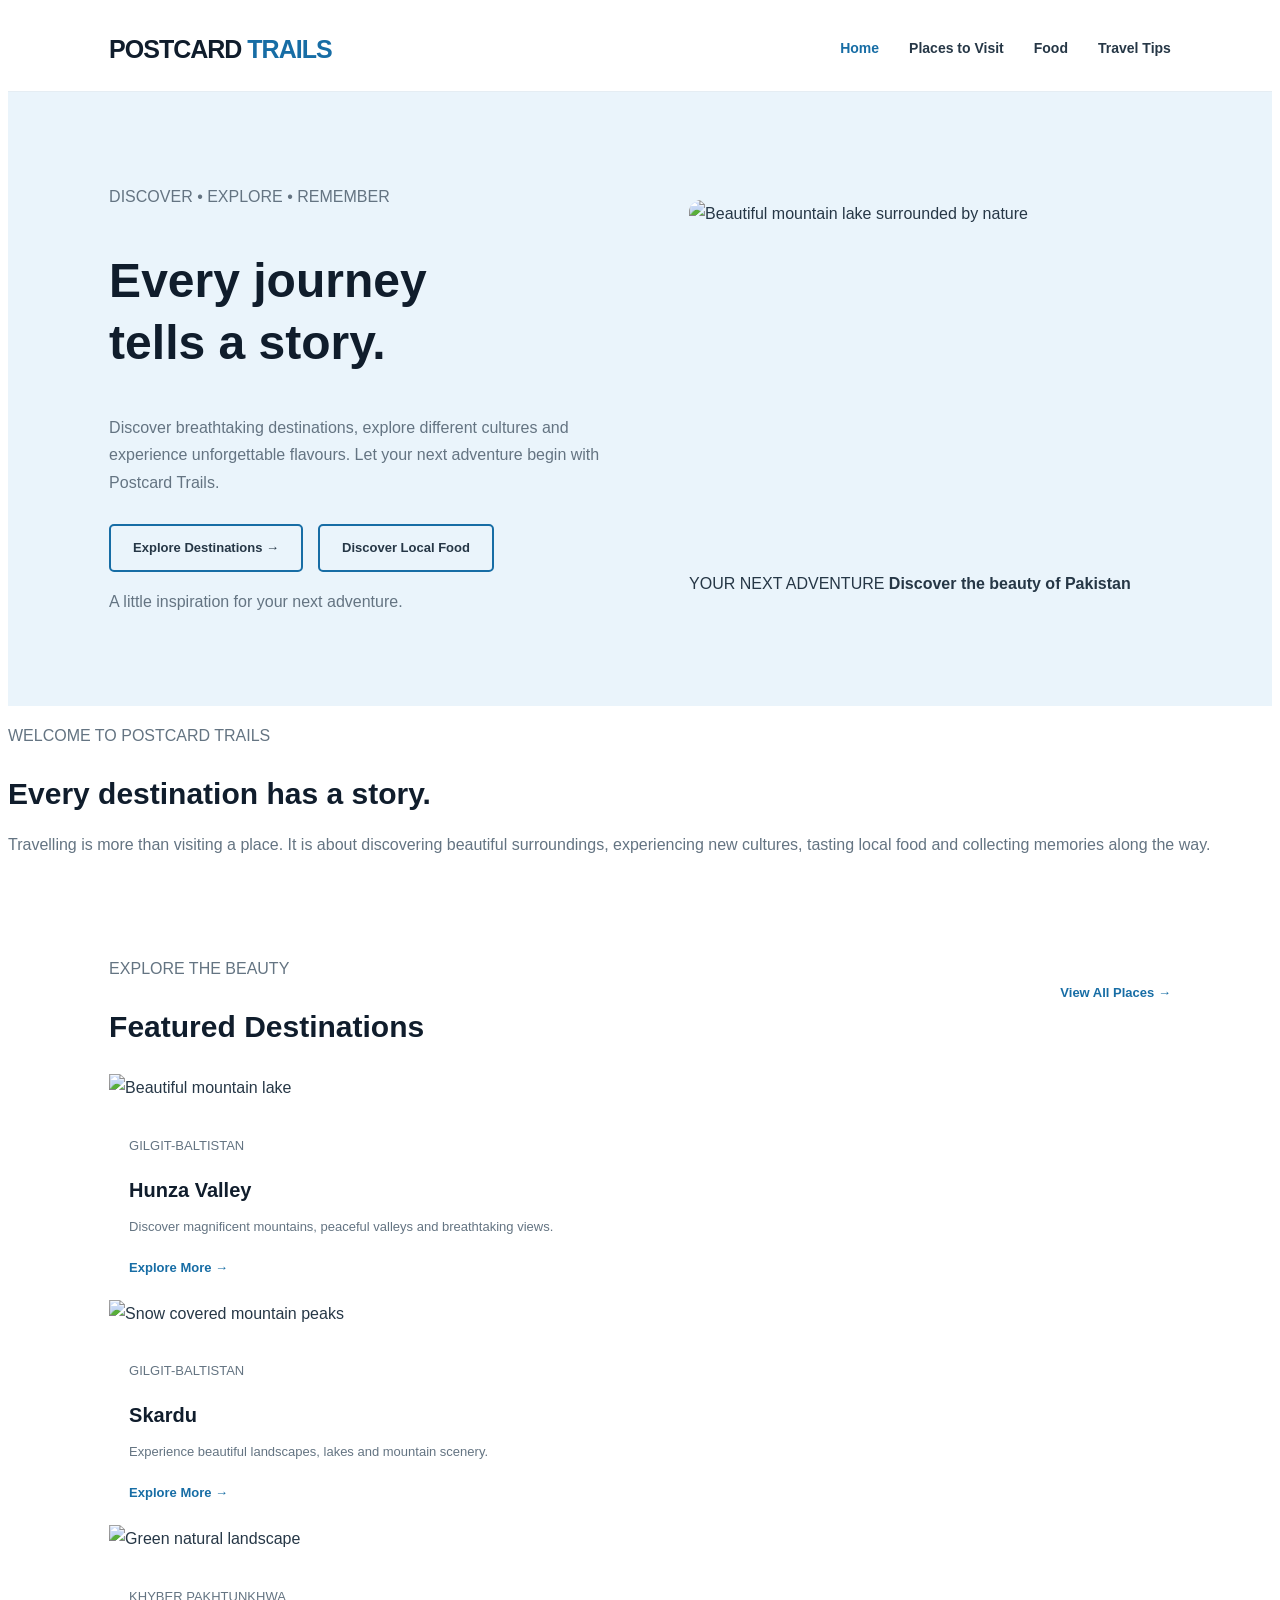
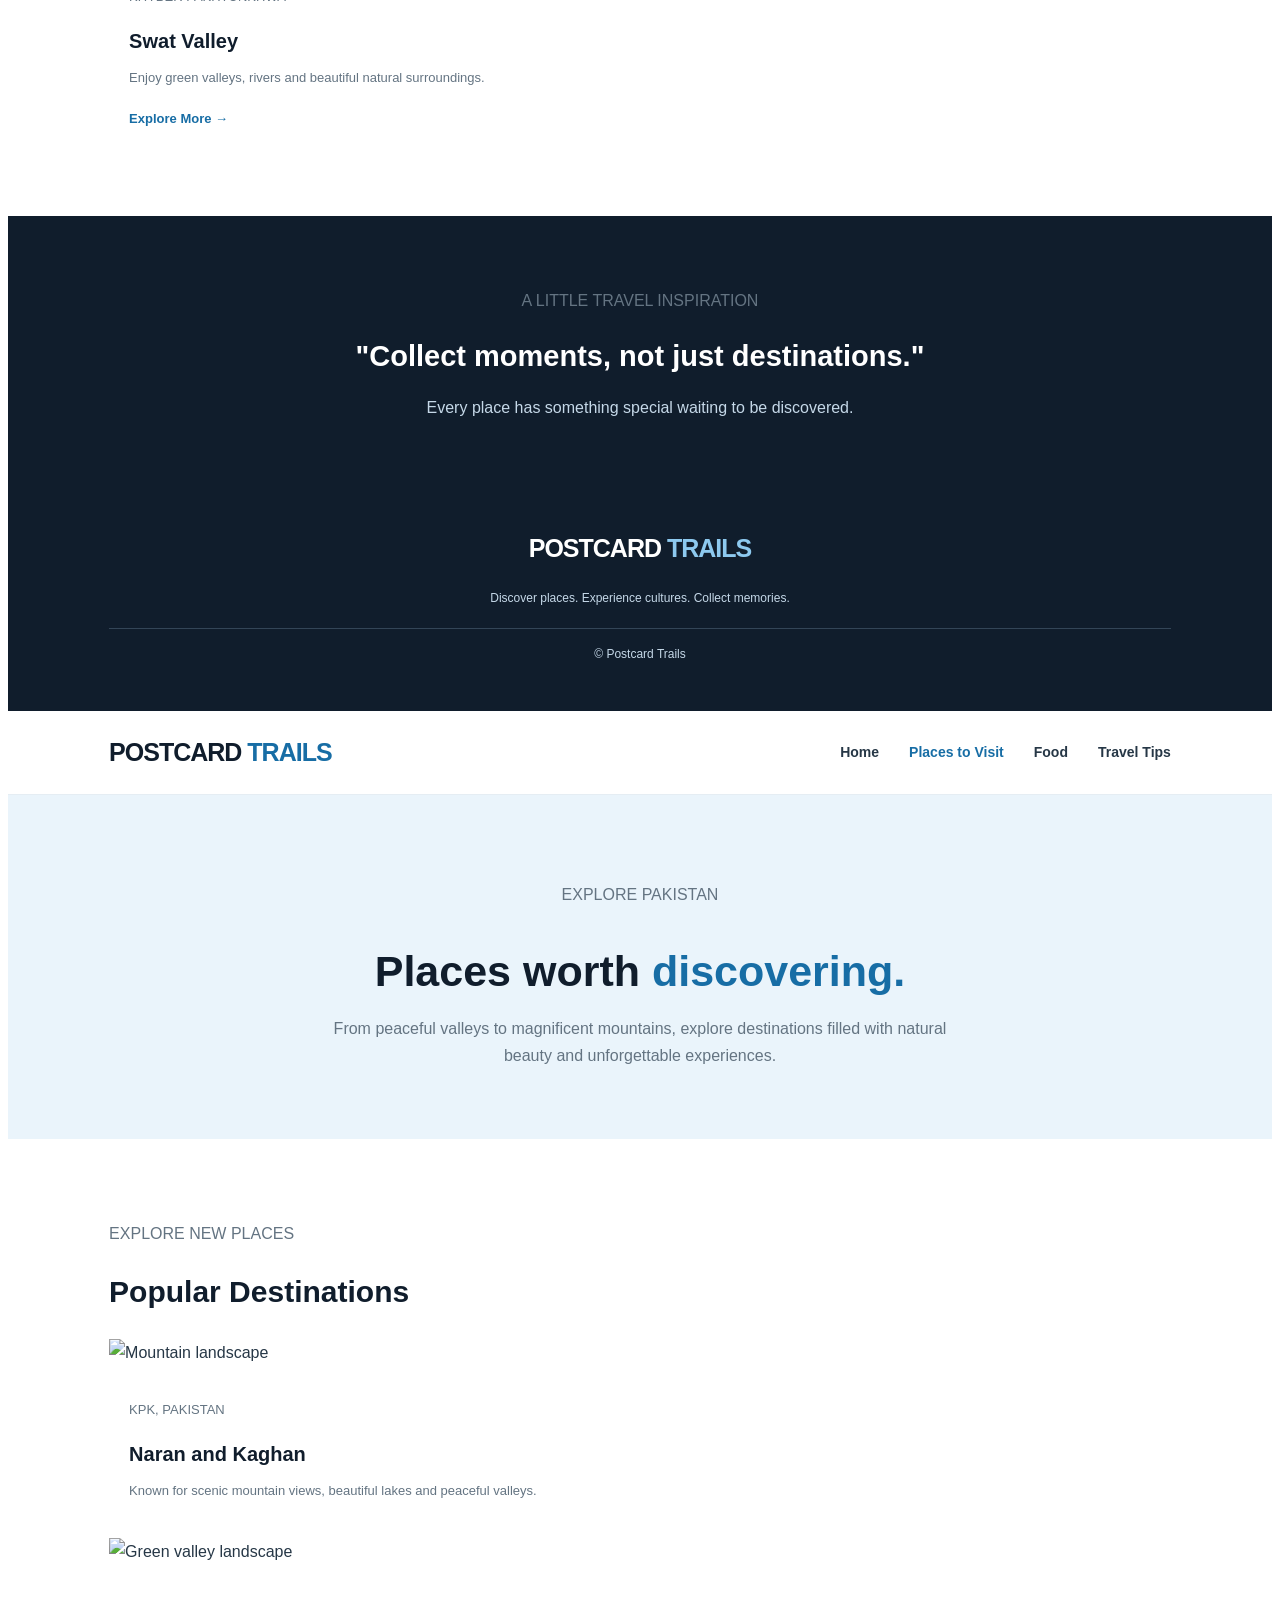
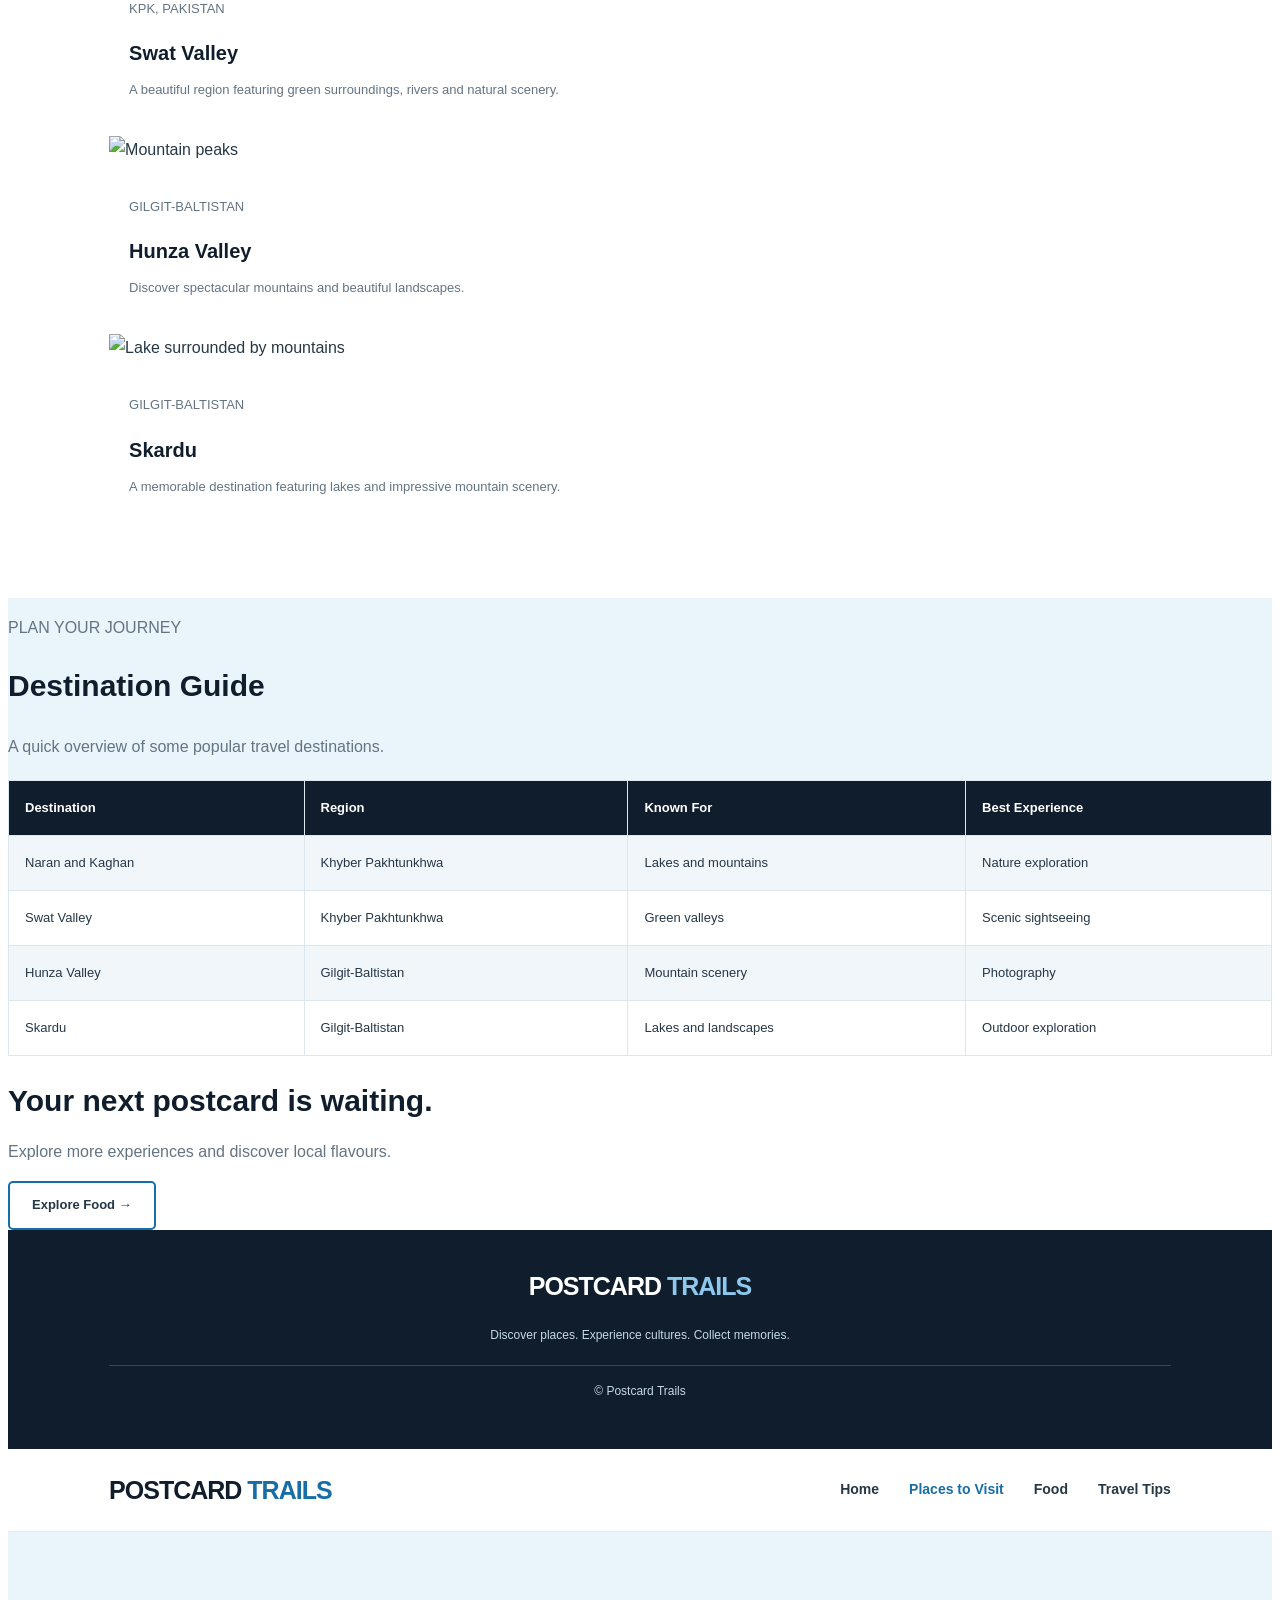
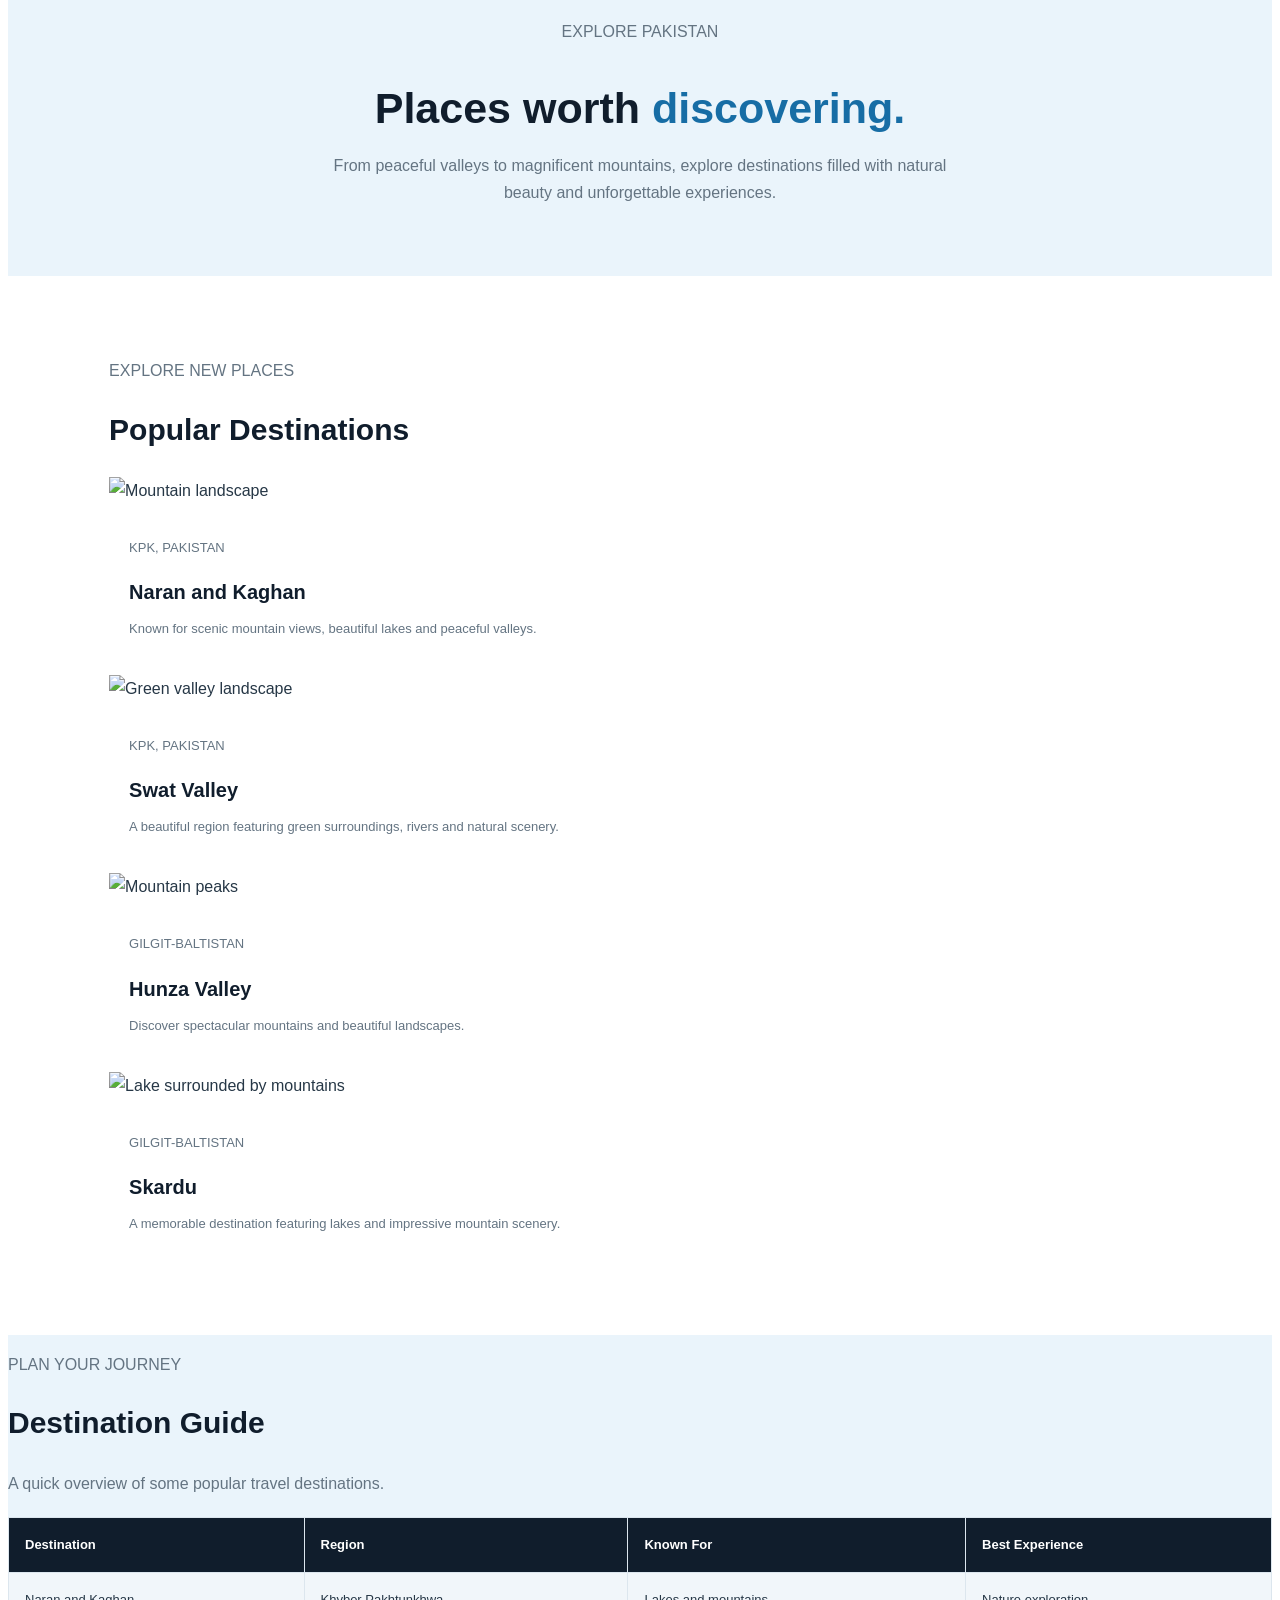
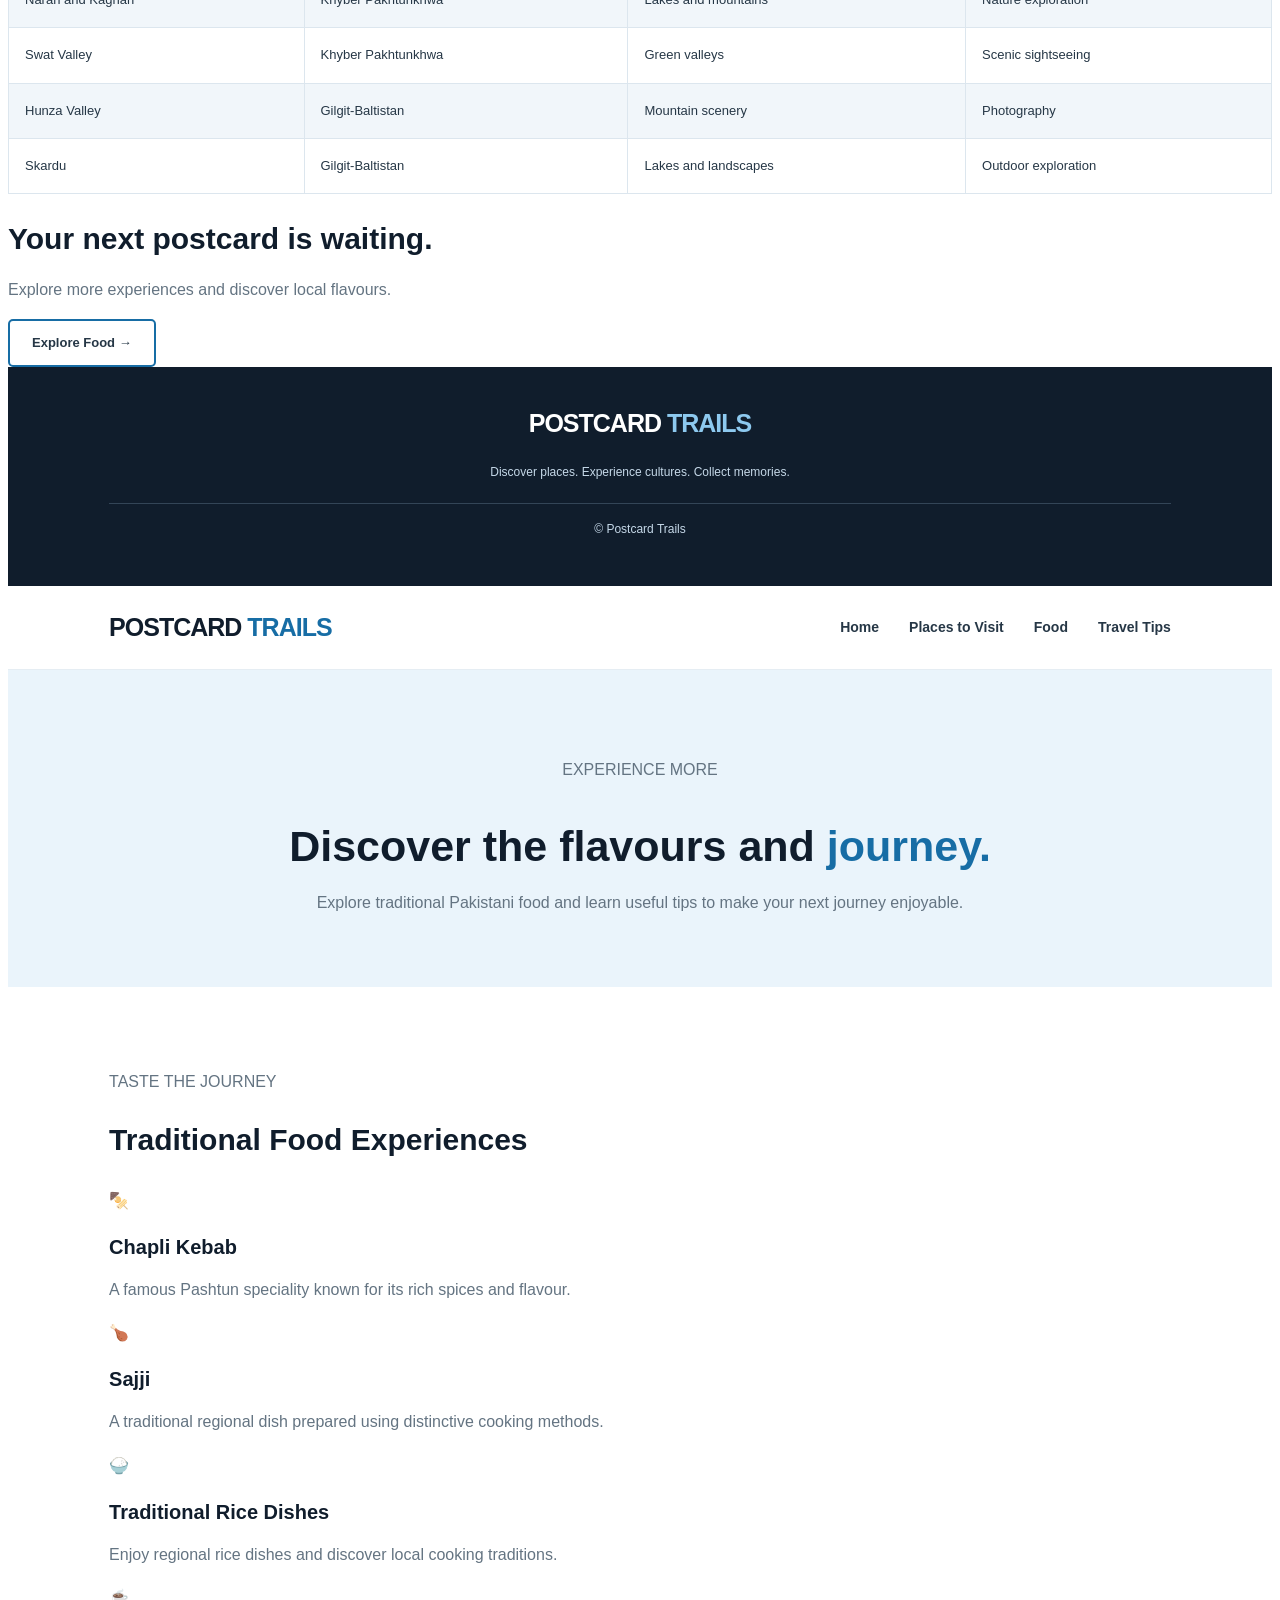
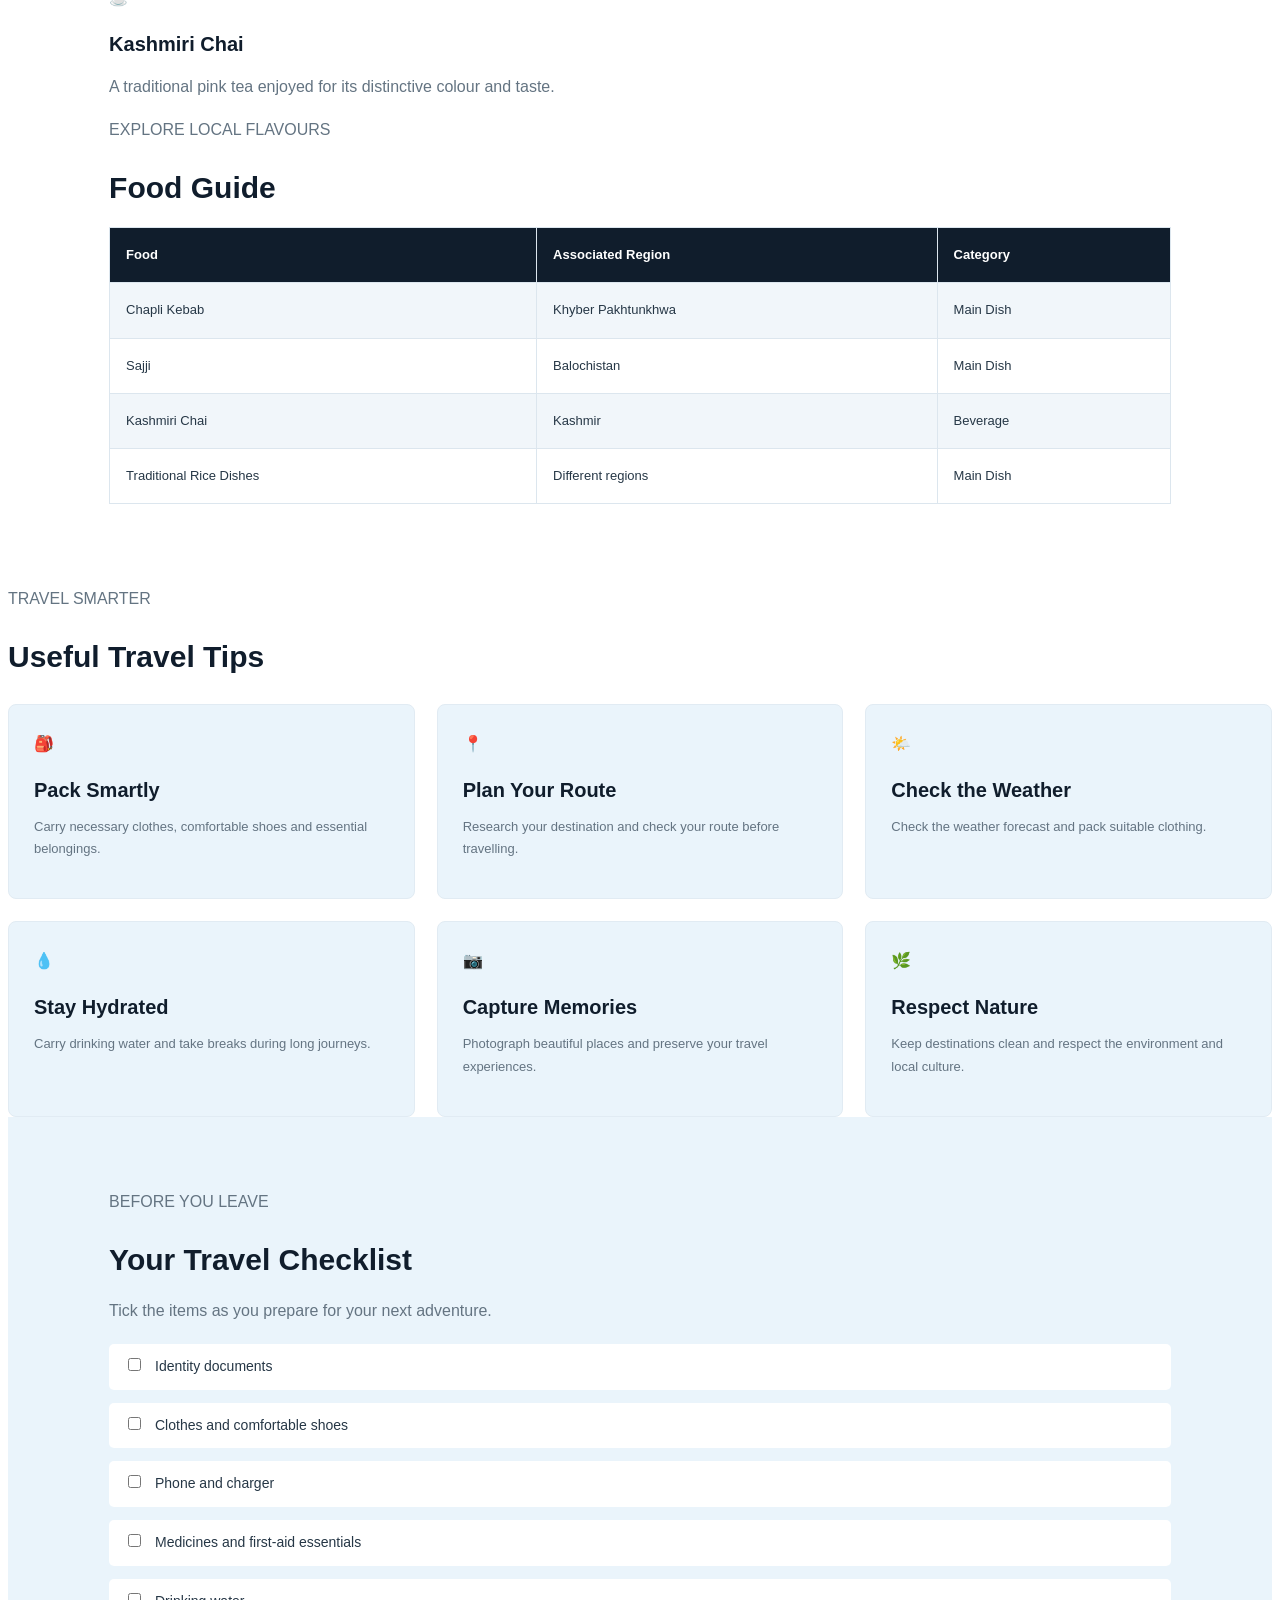
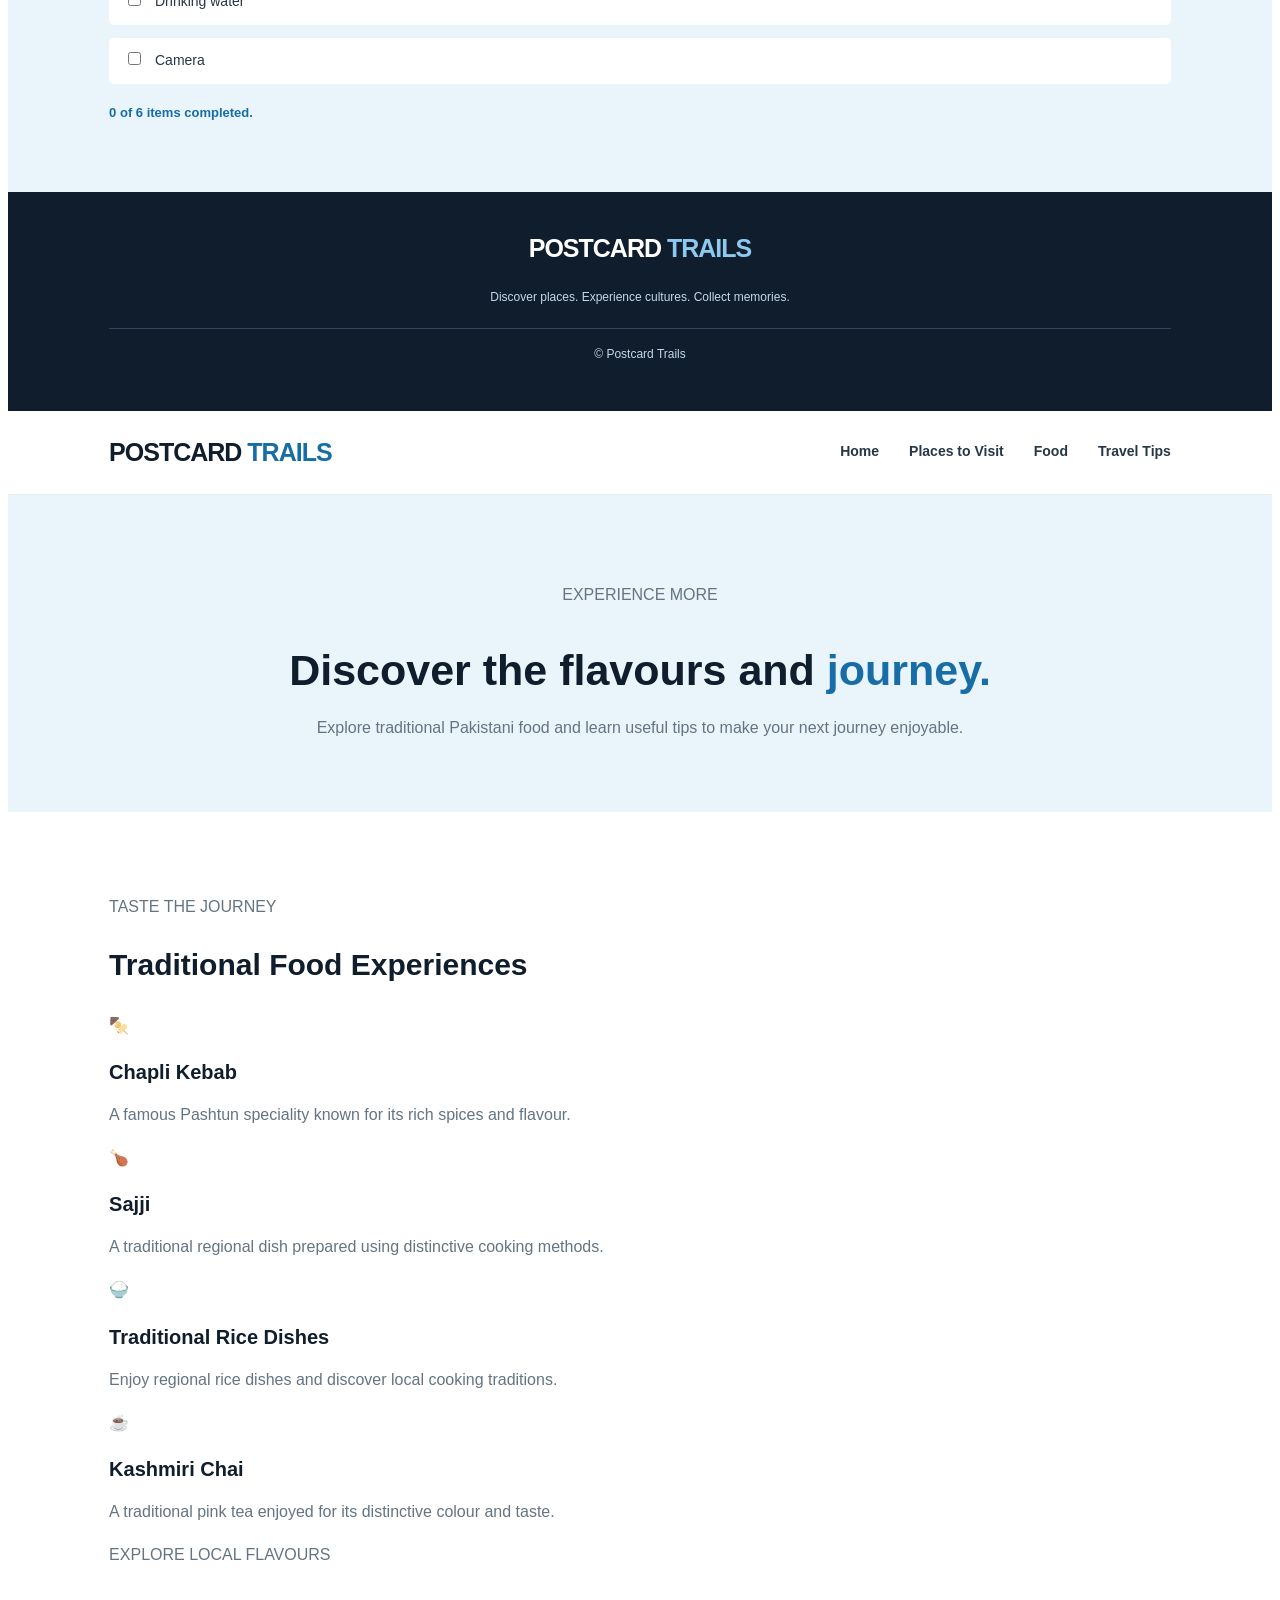
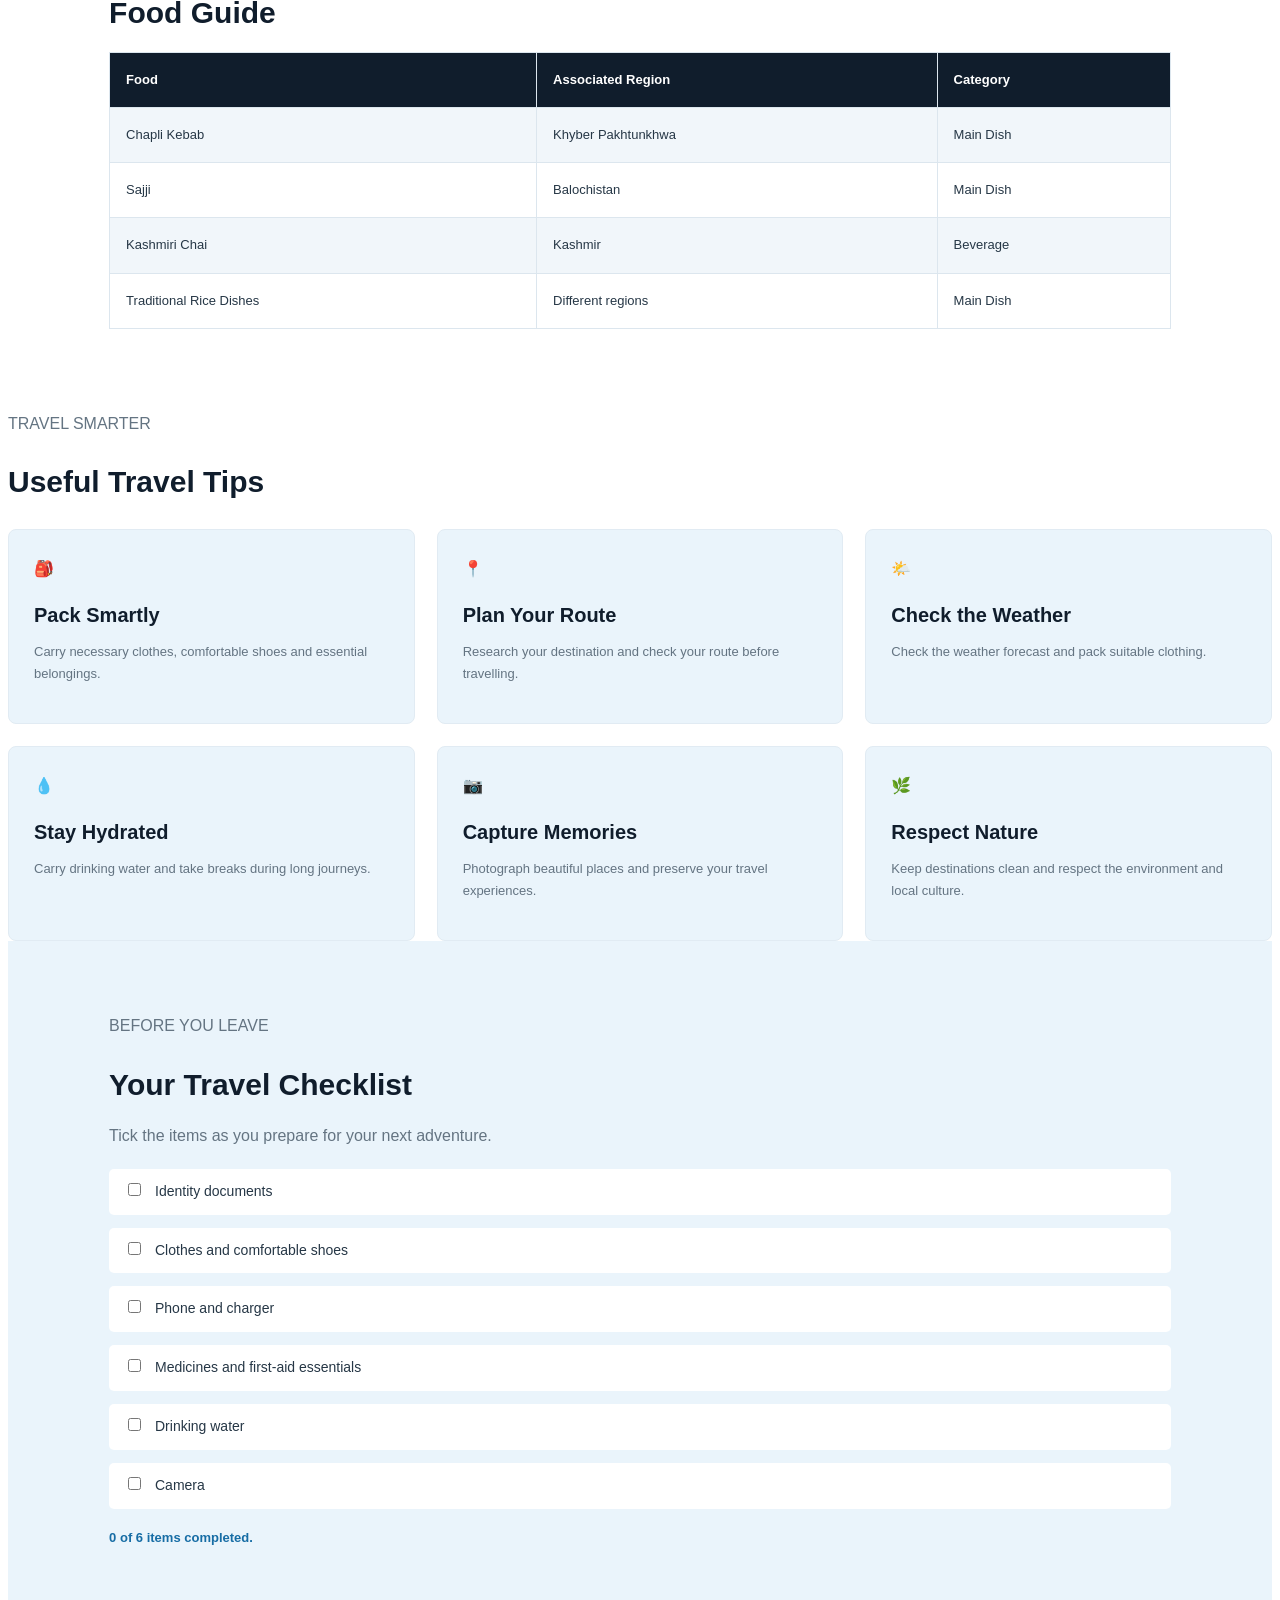
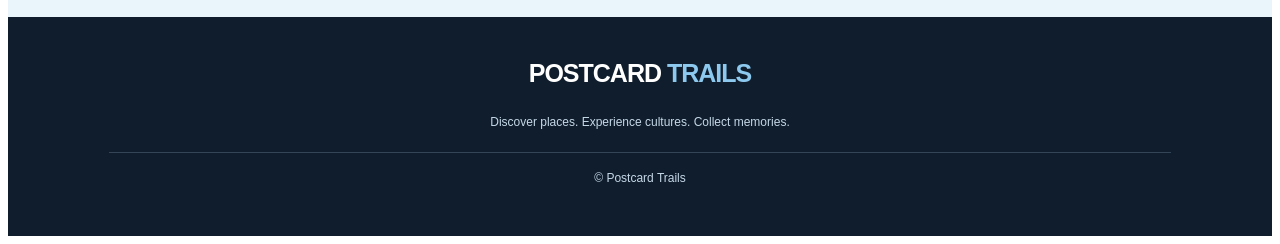
==== index.html @ ae1f82e4 "was pretty disorganized, made it more organized and professional" ====
<!--Hanniya Rehan 26i-3185 D -->

<!DOCTYPE html>
<html lang="en">
<head>
    <meta charset="UTF-8">
    <meta name="viewport" content="width=device-width, initial-scale=1.0">
    <title>Postcard Trails | Home</title>
    <link rel="stylesheet" href="style.css">
    <script src="script.js" defer></script>
</head>

<body>

    <!-- Navigation -->
    <header class="header">
        <a href="index.html" class="logo">POSTCARD <span>TRAILS</span></a>

        <button class="menu-button" id="menuButton"
                aria-label="Toggle navigation">☰</button>

        <nav class="navigation" id="navigation">
            <a href="index.html" class="active">Home</a>
            <a href="places.html">Places to Visit</a>
            <a href="guide.html#food">Food</a>
            <a href="guide.html#tips">Travel Tips</a>
        </nav>
    </header>

    <main>

        <!-- Welcome Section -->
        <section class="hero">

            <div class="hero-content">
                <p class="eyebrow">DISCOVER • EXPLORE • REMEMBER</p>

                <h1>
                    Every journey<br>
                    tells a <span>story.</span>
                </h1>

                <p class="hero-description">
                    Discover breathtaking destinations, explore
                    different cultures and experience unforgettable
                    flavours. Let your next adventure begin with
                    Postcard Trails.
                </p>

                <div class="hero-buttons">
                    <a href="places.html" class="button button-primary">
                        Explore Destinations →
                    </a>

                    <a href="guide.html#food" class="button button-outline">
                        Discover Local Food
                    </a>
                </div>

                <p class="hero-note">
                    A little inspiration for your next adventure.
                </p>
            </div>

            <div class="hero-image">
                <img
                    src="https://images.unsplash.com/photo-1501785888041-af3ef285b470?w=1200"
                    alt="Beautiful mountain lake surrounded by nature">

                <div class="image-caption">
                    <span>YOUR NEXT ADVENTURE</span>
                    <strong>Discover the beauty of Pakistan</strong>
                </div>
            </div>

        </section>


        <!-- Introduction -->
        <section class="introduction">

            <p class="eyebrow">WELCOME TO POSTCARD TRAILS</p>

            <h2>Every destination has a story.</h2>

            <p>
                Travelling is more than visiting a place.
                It is about discovering beautiful surroundings,
                experiencing new cultures, tasting local food
                and collecting memories along the way.
            </p>

        </section>


        <!-- Featured Destinations -->
        <section class="section" id="destinations">

            <div class="section-heading">
                <div>
                    <p class="eyebrow">EXPLORE THE BEAUTY</p>
                    <h2>Featured Destinations</h2>
                </div>

                <a href="places.html" class="text-link">
                    View All Places →
                </a>
            </div>

            <div class="destination-grid">

                <article class="destination-card">
                    <img
                        src="https://images.unsplash.com/photo-1470770841072-f978cf4d019e?w=800"
                        alt="Beautiful mountain lake">

                    <div class="card-content">
                        <p class="card-label">GILGIT-BALTISTAN</p>
                        <h3>Hunza Valley</h3>

                        <p>
                            Discover magnificent mountains,
                            peaceful valleys and breathtaking views.
                        </p>

                        <a href="places.html" class="text-link">
                            Explore More →
                        </a>
                    </div>
                </article>


                <article class="destination-card">
                    <img
                        src="https://images.unsplash.com/photo-1464822759023-fed622ff2c3b?w=800"
                        alt="Snow covered mountain peaks">

                    <div class="card-content">
                        <p class="card-label">GILGIT-BALTISTAN</p>
                        <h3>Skardu</h3>

                        <p>
                            Experience beautiful landscapes,
                            lakes and mountain scenery.
                        </p>

                        <a href="places.html" class="text-link">
                            Explore More →
                        </a>
                    </div>
                </article>


                <article class="destination-card">
                    <img
                        src="https://images.unsplash.com/photo-1500530855697-b586d89ba3ee?w=800"
                        alt="Green natural landscape">

                    <div class="card-content">
                        <p class="card-label">KHYBER PAKHTUNKHWA</p>
                        <h3>Swat Valley</h3>

                        <p>
                            Enjoy green valleys, rivers and
                            beautiful natural surroundings.
                        </p>

                        <a href="places.html" class="text-link">
                            Explore More →
                        </a>
                    </div>
                </article>

            </div>

        </section>


        <!-- Travel Inspiration -->
        <section class="quote-section">
            <p class="eyebrow">A LITTLE TRAVEL INSPIRATION</p>

            <h2>
                "Collect moments, not just destinations."
            </h2>

            <p>
                Every place has something special waiting to be discovered.
            </p>
        </section>

    </main>


    <!-- Footer -->
    <footer class="footer">
        <a href="index.html" class="logo">POSTCARD <span>TRAILS</span></a>

        <p>Discover places. Experience cultures. Collect memories.</p>

        <p class="copyright">
            © <span class="current-year"></span> Postcard Trails
        </p>
    </footer>
    
<!DOCTYPE html>
<html lang="en">
<head>
    <meta charset="UTF-8">
    <meta name="viewport" content="width=device-width, initial-scale=1.0">
    <title>Places to Visit | Postcard Trails</title>
    <link rel="stylesheet" href="style.css">
    <script src="script.js" defer></script>
</head>

<body>

    <!-- Navigation -->
    <header class="header">
        <a href="index.html" class="logo">POSTCARD <span>TRAILS</span></a>

        <button class="menu-button" id="menuButton"
                aria-label="Toggle navigation">☰</button>

        <nav class="navigation" id="navigation">
            <a href="index.html">Home</a>
            <a href="places.html" class="active">Places to Visit</a>
            <a href="guide.html#food">Food</a>
            <a href="guide.html#tips">Travel Tips</a>
        </nav>
    </header>


    <main>

        <!-- Page Introduction -->
        <section class="page-banner">
            <p class="eyebrow">EXPLORE PAKISTAN</p>

            <h1>Places worth <span>discovering.</span></h1>

            <p>
                From peaceful valleys to magnificent mountains,
                explore destinations filled with natural beauty
                and unforgettable experiences.
            </p>
        </section>


        <!-- Destination Cards -->
        <section class="section">

            <div class="section-heading">
                <div>
                    <p class="eyebrow">EXPLORE NEW PLACES</p>
                    <h2>Popular Destinations</h2>
                </div>
            </div>

            <div class="destination-grid">

                <article class="destination-card">
                    <img
                        src="https://images.unsplash.com/photo-1500534623283-312aade485b7?w=800"
                        alt="Mountain landscape">

                    <div class="card-content">
                        <p class="card-label">KPK, PAKISTAN</p>
                        <h3>Naran and Kaghan</h3>

                        <p>
                            Known for scenic mountain views,
                            beautiful lakes and peaceful valleys.
                        </p>
                    </div>
                </article>


                <article class="destination-card">
                    <img
                        src="https://images.unsplash.com/photo-1472396961693-142e6e269027?w=800"
                        alt="Green valley landscape">

                    <div class="card-content">
                        <p class="card-label">KPK, PAKISTAN</p>
                        <h3>Swat Valley</h3>

                        <p>
                            A beautiful region featuring green
                            surroundings, rivers and natural scenery.
                        </p>
                    </div>
                </article>


                <article class="destination-card">
                    <img
                        src="https://images.unsplash.com/photo-1464822759023-fed622ff2c3b?w=800"
                        alt="Mountain peaks">

                    <div class="card-content">
                        <p class="card-label">GILGIT-BALTISTAN</p>
                        <h3>Hunza Valley</h3>

                        <p>
                            Discover spectacular mountains and
                            beautiful landscapes.
                        </p>
                    </div>
                </article>


                <article class="destination-card">
                    <img
                        src="https://images.unsplash.com/photo-1501785888041-af3ef285b470?w=800"
                        alt="Lake surrounded by mountains">

                    <div class="card-content">
                        <p class="card-label">GILGIT-BALTISTAN</p>
                        <h3>Skardu</h3>

                        <p>
                            A memorable destination featuring
                            lakes and impressive mountain scenery.
                        </p>
                    </div>
                </article>

            </div>

        </section>


        <!-- Destination Information Table -->
        <section class="table-section" id="destination-table">

            <div class="section-heading">
                <div>
                    <p class="eyebrow">PLAN YOUR JOURNEY</p>
                    <h2>Destination Guide</h2>
                </div>
            </div>

            <p class="table-description">
                A quick overview of some popular travel destinations.
            </p>

            <div class="table-container">

                <table>

                    <tr>
                        <th>Destination</th>
                        <th>Region</th>
                        <th>Known For</th>
                        <th>Best Experience</th>
                    </tr>

                    <tr>
                        <td>Naran and Kaghan</td>
                        <td>Khyber Pakhtunkhwa</td>
                        <td>Lakes and mountains</td>
                        <td>Nature exploration</td>
                    </tr>

                    <tr>
                        <td>Swat Valley</td>
                        <td>Khyber Pakhtunkhwa</td>
                        <td>Green valleys</td>
                        <td>Scenic sightseeing</td>
                    </tr>

                    <tr>
                        <td>Hunza Valley</td>
                        <td>Gilgit-Baltistan</td>
                        <td>Mountain scenery</td>
                        <td>Photography</td>
                    </tr>

                    <tr>
                        <td>Skardu</td>
                        <td>Gilgit-Baltistan</td>
                        <td>Lakes and landscapes</td>
                        <td>Outdoor exploration</td>
                    </tr>

                </table>

            </div>

        </section>


        <!-- Closing Section -->
        <section class="page-closing">
            <h2>Your next postcard is waiting.</h2>
            <p>Explore more experiences and discover local flavours.</p>

            <a href="guide.html#food" class="button button-primary">
                Explore Food →
            </a>
        </section>

    </main>


    <!-- Footer -->
    <footer class="footer">
        <a href="index.html" class="logo">POSTCARD <span>TRAILS</span></a>

        <p>Discover places. Experience cultures. Collect memories.</p>

        <p class="copyright">
            © <span class="current-year"></span> Postcard Trails
        </p>
    </footer>

</body>
</html>

<!DOCTYPE html>
<html lang="en">
<head>
    <meta charset="UTF-8">
    <meta name="viewport" content="width=device-width, initial-scale=1.0">
    <title>Places to Visit | Postcard Trails</title>
    <link rel="stylesheet" href="style.css">
    <script src="script.js" defer></script>
</head>

<body>

    <!-- Navigation -->
    <header class="header">
        <a href="index.html" class="logo">POSTCARD <span>TRAILS</span></a>

        <button class="menu-button" id="menuButton"
                aria-label="Toggle navigation">☰</button>

        <nav class="navigation" id="navigation">
            <a href="index.html">Home</a>
            <a href="places.html" class="active">Places to Visit</a>
            <a href="guide.html#food">Food</a>
            <a href="guide.html#tips">Travel Tips</a>
        </nav>
    </header>


    <main>

        <!-- Page Introduction -->
        <section class="page-banner">
            <p class="eyebrow">EXPLORE PAKISTAN</p>

            <h1>Places worth <span>discovering.</span></h1>

            <p>
                From peaceful valleys to magnificent mountains,
                explore destinations filled with natural beauty
                and unforgettable experiences.
            </p>
        </section>


        <!-- Destination Cards -->
        <section class="section">

            <div class="section-heading">
                <div>
                    <p class="eyebrow">EXPLORE NEW PLACES</p>
                    <h2>Popular Destinations</h2>
                </div>
            </div>

            <div class="destination-grid">

                <article class="destination-card">
                    <img
                        src="https://images.unsplash.com/photo-1500534623283-312aade485b7?w=800"
                        alt="Mountain landscape">

                    <div class="card-content">
                        <p class="card-label">KPK, PAKISTAN</p>
                        <h3>Naran and Kaghan</h3>

                        <p>
                            Known for scenic mountain views,
                            beautiful lakes and peaceful valleys.
                        </p>
                    </div>
                </article>


                <article class="destination-card">
                    <img
                        src="https://images.unsplash.com/photo-1472396961693-142e6e269027?w=800"
                        alt="Green valley landscape">

                    <div class="card-content">
                        <p class="card-label">KPK, PAKISTAN</p>
                        <h3>Swat Valley</h3>

                        <p>
                            A beautiful region featuring green
                            surroundings, rivers and natural scenery.
                        </p>
                    </div>
                </article>


                <article class="destination-card">
                    <img
                        src="https://images.unsplash.com/photo-1464822759023-fed622ff2c3b?w=800"
                        alt="Mountain peaks">

                    <div class="card-content">
                        <p class="card-label">GILGIT-BALTISTAN</p>
                        <h3>Hunza Valley</h3>

                        <p>
                            Discover spectacular mountains and
                            beautiful landscapes.
                        </p>
                    </div>
                </article>


                <article class="destination-card">
                    <img
                        src="https://images.unsplash.com/photo-1501785888041-af3ef285b470?w=800"
                        alt="Lake surrounded by mountains">

                    <div class="card-content">
                        <p class="card-label">GILGIT-BALTISTAN</p>
                        <h3>Skardu</h3>

                        <p>
                            A memorable destination featuring
                            lakes and impressive mountain scenery.
                        </p>
                    </div>
                </article>

            </div>

        </section>


        <!-- Destination Information Table -->
        <section class="table-section" id="destination-table">

            <div class="section-heading">
                <div>
                    <p class="eyebrow">PLAN YOUR JOURNEY</p>
                    <h2>Destination Guide</h2>
                </div>
            </div>

            <p class="table-description">
                A quick overview of some popular travel destinations.
            </p>

            <div class="table-container">

                <table>

                    <tr>
                        <th>Destination</th>
                        <th>Region</th>
                        <th>Known For</th>
                        <th>Best Experience</th>
                    </tr>

                    <tr>
                        <td>Naran and Kaghan</td>
                        <td>Khyber Pakhtunkhwa</td>
                        <td>Lakes and mountains</td>
                        <td>Nature exploration</td>
                    </tr>

                    <tr>
                        <td>Swat Valley</td>
                        <td>Khyber Pakhtunkhwa</td>
                        <td>Green valleys</td>
                        <td>Scenic sightseeing</td>
                    </tr>

                    <tr>
                        <td>Hunza Valley</td>
                        <td>Gilgit-Baltistan</td>
                        <td>Mountain scenery</td>
                        <td>Photography</td>
                    </tr>

                    <tr>
                        <td>Skardu</td>
                        <td>Gilgit-Baltistan</td>
                        <td>Lakes and landscapes</td>
                        <td>Outdoor exploration</td>
                    </tr>

                </table>

            </div>

        </section>


        <!-- Closing Section -->
        <section class="page-closing">
            <h2>Your next postcard is waiting.</h2>
            <p>Explore more experiences and discover local flavours.</p>

            <a href="guide.html#food" class="button button-primary">
                Explore Food →
            </a>
        </section>

    </main>


    <!-- Footer -->
    <footer class="footer">
        <a href="index.html" class="logo">POSTCARD <span>TRAILS</span></a>

        <p>Discover places. Experience cultures. Collect memories.</p>

        <p class="copyright">
            © <span class="current-year"></span> Postcard Trails
        </p>
    </footer>

</body>
</html>

<!DOCTYPE html>
<html lang="en">
<head>
    <meta charset="UTF-8">
    <meta name="viewport" content="width=device-width, initial-scale=1.0">
    <title>Food and Travel Tips | Postcard Trails</title>
    <link rel="stylesheet" href="style.css">
    <script src="script.js" defer></script>
</head>

<body>

    <!-- Navigation -->
    <header class="header">
        <a href="index.html" class="logo">POSTCARD <span>TRAILS</span></a>

        <button class="menu-button" id="menuButton"
                aria-label="Toggle navigation">☰</button>

        <nav class="navigation" id="navigation">
            <a href="index.html">Home</a>
            <a href="places.html">Places to Visit</a>
            <a href="#food">Food</a>
            <a href="#tips">Travel Tips</a>
        </nav>
    </header>


    <main>

        <!-- Page Banner -->
        <section class="page-banner">
            <p class="eyebrow">EXPERIENCE MORE</p>

            <h1>Discover the flavours and <span>journey.</span></h1>

            <p>
                Explore traditional Pakistani food and learn
                useful tips to make your next journey enjoyable.
            </p>
        </section>


        <!-- FOOD SECTION -->
        <section class="section" id="food">

            <div class="section-heading">
                <div>
                    <p class="eyebrow">TASTE THE JOURNEY</p>
                    <h2>Traditional Food Experiences</h2>
                </div>
            </div>


            <div class="food-grid">

                <article class="food-card">
                    <div class="food-symbol">🍢</div>

                    <div>
                        <h3>Chapli Kebab</h3>
                        <p>
                            A famous Pashtun speciality known
                            for its rich spices and flavour.
                        </p>
                    </div>
                </article>


                <article class="food-card">
                    <div class="food-symbol">🍗</div>

                    <div>
                        <h3>Sajji</h3>
                        <p>
                            A traditional regional dish
                            prepared using distinctive cooking methods.
                        </p>
                    </div>
                </article>


                <article class="food-card">
                    <div class="food-symbol">🍚</div>

                    <div>
                        <h3>Traditional Rice Dishes</h3>
                        <p>
                            Enjoy regional rice dishes and
                            discover local cooking traditions.
                        </p>
                    </div>
                </article>


                <article class="food-card">
                    <div class="food-symbol">☕</div>

                    <div>
                        <h3>Kashmiri Chai</h3>
                        <p>
                            A traditional pink tea enjoyed
                            for its distinctive colour and taste.
                        </p>
                    </div>
                </article>

            </div>


            <!-- Food Information Table -->
            <div class="food-table-section">

                <p class="eyebrow">EXPLORE LOCAL FLAVOURS</p>
                <h2>Food Guide</h2>

                <div class="table-container">

                    <table>

                        <tr>
                            <th>Food</th>
                            <th>Associated Region</th>
                            <th>Category</th>
                        </tr>

                        <tr>
                            <td>Chapli Kebab</td>
                            <td>Khyber Pakhtunkhwa</td>
                            <td>Main Dish</td>
                        </tr>

                        <tr>
                            <td>Sajji</td>
                            <td>Balochistan</td>
                            <td>Main Dish</td>
                        </tr>

                        <tr>
                            <td>Kashmiri Chai</td>
                            <td>Kashmir</td>
                            <td>Beverage</td>
                        </tr>

                        <tr>
                            <td>Traditional Rice Dishes</td>
                            <td>Different regions</td>
                            <td>Main Dish</td>
                        </tr>

                    </table>

                </div>

            </div>

        </section>


        <!-- TRAVEL TIPS SECTION -->
        <section class="tips-section" id="tips">

            <div class="section-heading">
                <div>
                    <p class="eyebrow">TRAVEL SMARTER</p>
                    <h2>Useful Travel Tips</h2>
                </div>
            </div>


            <div class="tips-grid">

                <article class="tip-card">
                    <div class="tip-symbol">🎒</div>
                    <h3>Pack Smartly</h3>
                    <p>
                        Carry necessary clothes, comfortable shoes
                        and essential belongings.
                    </p>
                </article>


                <article class="tip-card">
                    <div class="tip-symbol">📍</div>
                    <h3>Plan Your Route</h3>
                    <p>
                        Research your destination and check
                        your route before travelling.
                    </p>
                </article>


                <article class="tip-card">
                    <div class="tip-symbol">🌤️</div>
                    <h3>Check the Weather</h3>
                    <p>
                        Check the weather forecast and pack
                        suitable clothing.
                    </p>
                </article>


                <article class="tip-card">
                    <div class="tip-symbol">💧</div>
                    <h3>Stay Hydrated</h3>
                    <p>
                        Carry drinking water and take breaks
                        during long journeys.
                    </p>
                </article>


                <article class="tip-card">
                    <div class="tip-symbol">📷</div>
                    <h3>Capture Memories</h3>
                    <p>
                        Photograph beautiful places and
                        preserve your travel experiences.
                    </p>
                </article>


                <article class="tip-card">
                    <div class="tip-symbol">🌿</div>
                    <h3>Respect Nature</h3>
                    <p>
                        Keep destinations clean and respect
                        the environment and local culture.
                    </p>
                </article>

            </div>

        </section>


        <!-- INTERACTIVE CHECKLIST -->
        <section class="checklist-section">

            <div class="checklist-content">

                <p class="eyebrow">BEFORE YOU LEAVE</p>
                <h2>Your Travel Checklist</h2>

                <p>
                    Tick the items as you prepare for your
                    next adventure.
                </p>


                <div class="checklist">

                    <label>
                        <input type="checkbox" class="travel-check">
                        Identity documents
                    </label>

                    <label>
                        <input type="checkbox" class="travel-check">
                        Clothes and comfortable shoes
                    </label>

                    <label>
                        <input type="checkbox" class="travel-check">
                        Phone and charger
                    </label>

                    <label>
                        <input type="checkbox" class="travel-check">
                        Medicines and first-aid essentials
                    </label>

                    <label>
                        <input type="checkbox" class="travel-check">
                        Drinking water
                    </label>

                    <label>
                        <input type="checkbox" class="travel-check">
                        Camera
                    </label>

                </div>

                <p id="checklistProgress" class="progress-message">
                    0 of 6 items completed.
                </p>

            </div>

        </section>

    </main>


    <!-- Footer -->
    <footer class="footer">
        <a href="index.html" class="logo">POSTCARD <span>TRAILS</span></a>

        <p>Discover places. Experience cultures. Collect memories.</p>

        <p class="copyright">
            © <span class="current-year"></span> Postcard Trails
        </p>
    </footer>

</body>
</html>
    
<!DOCTYPE html>
<html lang="en">
<head>
    <meta charset="UTF-8">
    <meta name="viewport" content="width=device-width, initial-scale=1.0">
    <title>Food and Travel Tips | Postcard Trails</title>
    <link rel="stylesheet" href="style.css">
    <script src="script.js" defer></script>
</head>

<body>

    <!-- Navigation -->
    <header class="header">
        <a href="index.html" class="logo">POSTCARD <span>TRAILS</span></a>

        <button class="menu-button" id="menuButton"
                aria-label="Toggle navigation">☰</button>

        <nav class="navigation" id="navigation">
            <a href="index.html">Home</a>
            <a href="places.html">Places to Visit</a>
            <a href="#food">Food</a>
            <a href="#tips">Travel Tips</a>
        </nav>
    </header>


    <main>

        <!-- Page Banner -->
        <section class="page-banner">
            <p class="eyebrow">EXPERIENCE MORE</p>

            <h1>Discover the flavours and <span>journey.</span></h1>

            <p>
                Explore traditional Pakistani food and learn
                useful tips to make your next journey enjoyable.
            </p>
        </section>


        <!-- FOOD SECTION -->
        <section class="section" id="food">

            <div class="section-heading">
                <div>
                    <p class="eyebrow">TASTE THE JOURNEY</p>
                    <h2>Traditional Food Experiences</h2>
                </div>
            </div>


            <div class="food-grid">

                <article class="food-card">
                    <div class="food-symbol">🍢</div>

                    <div>
                        <h3>Chapli Kebab</h3>
                        <p>
                            A famous Pashtun speciality known
                            for its rich spices and flavour.
                        </p>
                    </div>
                </article>


                <article class="food-card">
                    <div class="food-symbol">🍗</div>

                    <div>
                        <h3>Sajji</h3>
                        <p>
                            A traditional regional dish
                            prepared using distinctive cooking methods.
                        </p>
                    </div>
                </article>


                <article class="food-card">
                    <div class="food-symbol">🍚</div>

                    <div>
                        <h3>Traditional Rice Dishes</h3>
                        <p>
                            Enjoy regional rice dishes and
                            discover local cooking traditions.
                        </p>
                    </div>
                </article>


                <article class="food-card">
                    <div class="food-symbol">☕</div>

                    <div>
                        <h3>Kashmiri Chai</h3>
                        <p>
                            A traditional pink tea enjoyed
                            for its distinctive colour and taste.
                        </p>
                    </div>
                </article>

            </div>


            <!-- Food Information Table -->
            <div class="food-table-section">

                <p class="eyebrow">EXPLORE LOCAL FLAVOURS</p>
                <h2>Food Guide</h2>

                <div class="table-container">

                    <table>

                        <tr>
                            <th>Food</th>
                            <th>Associated Region</th>
                            <th>Category</th>
                        </tr>

                        <tr>
                            <td>Chapli Kebab</td>
                            <td>Khyber Pakhtunkhwa</td>
                            <td>Main Dish</td>
                        </tr>

                        <tr>
                            <td>Sajji</td>
                            <td>Balochistan</td>
                            <td>Main Dish</td>
                        </tr>

                        <tr>
                            <td>Kashmiri Chai</td>
                            <td>Kashmir</td>
                            <td>Beverage</td>
                        </tr>

                        <tr>
                            <td>Traditional Rice Dishes</td>
                            <td>Different regions</td>
                            <td>Main Dish</td>
                        </tr>

                    </table>

                </div>

            </div>

        </section>


        <!-- TRAVEL TIPS SECTION -->
        <section class="tips-section" id="tips">

            <div class="section-heading">
                <div>
                    <p class="eyebrow">TRAVEL SMARTER</p>
                    <h2>Useful Travel Tips</h2>
                </div>
            </div>


            <div class="tips-grid">

                <article class="tip-card">
                    <div class="tip-symbol">🎒</div>
                    <h3>Pack Smartly</h3>
                    <p>
                        Carry necessary clothes, comfortable shoes
                        and essential belongings.
                    </p>
                </article>


                <article class="tip-card">
                    <div class="tip-symbol">📍</div>
                    <h3>Plan Your Route</h3>
                    <p>
                        Research your destination and check
                        your route before travelling.
                    </p>
                </article>


                <article class="tip-card">
                    <div class="tip-symbol">🌤️</div>
                    <h3>Check the Weather</h3>
                    <p>
                        Check the weather forecast and pack
                        suitable clothing.
                    </p>
                </article>


                <article class="tip-card">
                    <div class="tip-symbol">💧</div>
                    <h3>Stay Hydrated</h3>
                    <p>
                        Carry drinking water and take breaks
                        during long journeys.
                    </p>
                </article>


                <article class="tip-card">
                    <div class="tip-symbol">📷</div>
                    <h3>Capture Memories</h3>
                    <p>
                        Photograph beautiful places and
                        preserve your travel experiences.
                    </p>
                </article>


                <article class="tip-card">
                    <div class="tip-symbol">🌿</div>
                    <h3>Respect Nature</h3>
                    <p>
                        Keep destinations clean and respect
                        the environment and local culture.
                    </p>
                </article>

            </div>

        </section>


        <!-- INTERACTIVE CHECKLIST -->
        <section class="checklist-section">

            <div class="checklist-content">

                <p class="eyebrow">BEFORE YOU LEAVE</p>
                <h2>Your Travel Checklist</h2>

                <p>
                    Tick the items as you prepare for your
                    next adventure.
                </p>


                <div class="checklist">

                    <label>
                        <input type="checkbox" class="travel-check">
                        Identity documents
                    </label>

                    <label>
                        <input type="checkbox" class="travel-check">
                        Clothes and comfortable shoes
                    </label>

                    <label>
                        <input type="checkbox" class="travel-check">
                        Phone and charger
                    </label>

                    <label>
                        <input type="checkbox" class="travel-check">
                        Medicines and first-aid essentials
                    </label>

                    <label>
                        <input type="checkbox" class="travel-check">
                        Drinking water
                    </label>

                    <label>
                        <input type="checkbox" class="travel-check">
                        Camera
                    </label>

                </div>

                <p id="checklistProgress" class="progress-message">
                    0 of 6 items completed.
                </p>

            </div>

        </section>

    </main>


    <!-- Footer -->
    <footer class="footer">
        <a href="index.html" class="logo">POSTCARD <span>TRAILS</span></a>

        <p>Discover places. Experience cultures. Collect memories.</p>

        <p class="copyright">
            © <span class="current-year"></span> Postcard Trails
        </p>
    </footer>

</body>
</html>


</body>
</html>
---- style.css ----
<!--Hanniya Rehan 26i-3185 D -->

/* Student: Hanniya Rehan | Roll No: 26i-3185 D */

/* General Settings */
* {
    margin: 0;
    padding: 0;
    box-sizing: border-box;
}

:root {
    --blue: #176da5;
    --light-blue: #eaf4fb;
    --navy: #101d2c;
    --white: #ffffff;
    --text: #263746;
    --grey: #647482;
}

html {
    scroll-behavior: smooth;
}

body {
    background-color: var(--white);
    color: var(--text);
    font-family: Verdana, sans-serif;
    line-height: 1.7;
}

img {
    width: 100%;
    display: block;
    object-fit: cover;
}

a {
    text-decoration: none;
    color: inherit;
}

button,
input {
    font-family: inherit;
}

/* Navigation Bar */
.header {
    background-color: var(--white);
    display: flex;
    justify-content: space-between;
    align-items: center;
    padding: 20px 8%;
    border-bottom: 1px solid #e5edf3;
    position: sticky;
    top: 0;
    z-index: 100;
}

.logo {
    color: var(--navy);
    font-size: 25px;
    font-weight: bold;
    letter-spacing: -1px;
}

.logo span {
    color: var(--blue);
}

.navigation {
    display: flex;
    gap: 30px;
    align-items: center;
}

.navigation a {
    color: var(--text);
    font-size: 14px;
    font-weight: bold;
    transition: 0.3s;
}

.navigation a:hover,
.navigation a.active {
    color: var(--blue);
}

.menu-button {
    display: none;
    background: none;
    border: none;
    font-size: 25px;
    color: var(--navy);
    cursor: pointer;
}

/* General Headings */
h1, h2, h3 {
    color: var(--navy);
    line-height: 1.3;
}

h1 {
    font-size: 48px;
}

h2 {
    font-size: 30px;
    margin-bottom: 18px;
}

h3 {
    font-size: 20px;
    margin-bottom: 10px;
}

p {
    color: var(--grey);
}

.small-heading {
    color: var(--blue);
    font-size: 11px;
    font-weight: bold;
    letter-spacing: 2px;
    margin-bottom: 15px;
}

/* Home Hero */
.hero {
    background-color: var(--light-blue);
    padding: 75px 8%;
    display: flex;
    align-items: center;
    justify-content: space-between;
    gap: 50px;
}

.hero-text {
    flex: 1;
}

.hero-text h1 {
    font-size: 55px;
    margin-bottom: 20px;
}

.hero-text h1 span,
.page-banner h1 span {
    color: var(--blue);
}

.hero-description {
    max-width: 530px;
    margin-bottom: 28px;
}

.hero-buttons {
    display: flex;
    gap: 15px;
    flex-wrap: wrap;
}

.hero-image {
    flex: 1;
    position: relative;
}

.hero-image img {
    height: 370px;
    border-radius: 12px;
}

.image-label {
    position: absolute;
    bottom: 15px;
    left: 15px;
    right: 15px;
    background: var(--white);
    padding: 12px 18px;
    border-radius: 6px;
    color: var(--navy);
    font-weight: bold;
    font-size: 13px;
}

.image-label span {
    color: var(--blue);
}

/* Buttons */
.button {
    display: inline-block;
    border: 2px solid var(--blue);
    padding: 11px 22px;
    border-radius: 5px;
    font-weight: bold;
    font-size: 13px;
    cursor: pointer;
    transition: 0.3s;
}

.primary-button {
    background-color: var(--blue);
    color: var(--white);
}

.primary-button:hover {
    background-color: var(--navy);
    border-color: var(--navy);
}

.secondary-button {
    background-color: transparent;
    color: var(--blue);
}

.secondary-button:hover {
    background-color: var(--blue);
    color: var(--white);
}

/* Introduction Section */
.intro-section {
    text-align: center;
    padding: 65px 15%;
}

.intro-section h2 {
    max-width: 650px;
    margin: 0 auto 18px;
}

.intro-section p:last-child {
    max-width: 650px;
    margin: auto;
}

/* General Sections */
.section {
    padding: 65px 8%;
}

.section-heading {
    display: flex;
    justify-content: space-between;
    align-items: center;
    margin-bottom: 28px;
    gap: 15px;
}

.section-heading h2 {
    margin-bottom: 0;
}

.text-link {
    color: var(--blue);
    font-size: 13px;
    font-weight: bold;
}

.text-link:hover {
    color: var(--navy);
}

/* Destination Cards */
.card-grid {
    display: grid;
    grid-template-columns: repeat(3, 1fr);
    gap: 25px;
}

.travel-card {
    background-color: var(--white);
    border: 1px solid #e5edf3;
    border-radius: 9px;
    overflow: hidden;
    transition: 0.3s;
}

.travel-card:hover {
    transform: translateY(-5px);
    box-shadow: 0 10px 25px rgba(16, 29, 44, 0.10);
}

.travel-card img {
    height: 215px;
}

.card-content {
    padding: 20px;
}

.card-content p:not(.card-category) {
    font-size: 13px;
    margin-bottom: 15px;
}

.card-category {
    color: var(--blue);
    font-size: 10px;
    font-weight: bold;
    letter-spacing: 1.5px;
    margin-bottom: 8px;
}

/* Quote Section */
.quote-section {
    background-color: var(--navy);
    padding: 55px 12%;
    text-align: center;
}

.quote-section h2 {
    color: var(--white);
    font-size: 29px;
}

.quote-section > p:last-child {
    color: #c5d8e8;
}

.quote-section .small-heading {
    color: #8dc9ef;
}

/* Newsletter */
.newsletter {
    background-color: var(--light-blue);
    padding: 50px 8%;
    display: flex;
    justify-content: space-between;
    align-items: center;
    gap: 35px;
}

.newsletter h2 {
    margin-bottom: 8px;
}

.newsletter p {
    font-size: 13px;
}

.subscribe-form {
    display: flex;
    flex-wrap: wrap;
    gap: 10px;
    max-width: 450px;
}

.subscribe-form input {
    padding: 13px;
    border: 1px solid #cbdbe7;
    border-radius: 5px;
    min-width: 220px;
    outline: none;
}

.subscribe-form input:focus {
    border-color: var(--blue);
}

.subscribe-form .form-message {
    flex-basis: 100%;
    color: var(--blue);
    font-weight: bold;
}

/* Other Page Banners */
.page-banner {
    background-color: var(--light-blue);
    text-align: center;
    padding: 70px 15%;
}

.page-banner h1 {
    font-size: 43px;
    margin-bottom: 15px;
}

.page-banner p:last-child {
    max-width: 650px;
    margin: auto;
}

/* Search Box */
.search-box {
    max-width: 450px;
    margin: 0 auto 35px;
    position: relative;
}

.search-box input {
    width: 100%;
    padding: 14px 45px 14px 18px;
    border: 1px solid #cbdbe7;
    border-radius: 5px;
    font-size: 14px;
    outline: none;
}

.search-box input:focus {
    border-color: var(--blue);
}

.search-box span {
    position: absolute;
    right: 15px;
    top: 7px;
    font-size: 25px;
    color: var(--blue);
}

.no-results {
    display: none;
    text-align: center;
    margin-top: 25px;
}

/* Destination Table */
.table-section {
    background-color: var(--light-blue);
}

.table-container {
    overflow-x: auto;
    margin-top: 20px;
}

table {
    width: 100%;
    border-collapse: collapse;
    background-color: var(--white);
}

th, td {
    padding: 16px;
    text-align: left;
    border: 1px solid #dce6ee;
    font-size: 13px;
}

th {
    background-color: var(--navy);
    color: var(--white);
}

tr:nth-child(even) {
    background-color: #f1f6fa;
}

/* Food Page */
.destination-grid {
    align-items: stretch;
}

/* Travel Tips */
.tips-grid {
    display: grid;
    grid-template-columns: repeat(3, 1fr);
    gap: 22px;
    margin-top: 25px;
}

.tip-card {
    background-color: var(--light-blue);
    padding: 25px;
    border-radius: 8px;
    border: 1px solid #e1ebf3;
}

.tip-icon {
    font-size: 30px;
    margin-bottom: 15px;
}

.tip-card p {
    font-size: 13px;
}

/* Checklist */
.checklist-section {
    background-color: var(--light-blue);
    padding: 55px 8%;
    display: flex;
    align-items: center;
    gap: 45px;
}

.checklist-content {
    flex: 1;
}

.checklist-image {
    flex: 1;
}

.checklist-image img {
    height: 340px;
    border-radius: 10px;
}

.checklist {
    margin-top: 20px;
    display: grid;
    gap: 13px;
}

.checklist label {
    background-color: var(--white);
    padding: 11px 15px;
    border-radius: 5px;
    cursor: pointer;
    font-size: 14px;
}

.checklist input {
    margin-right: 10px;
    accent-color: var(--blue);
}

.progress-message {
    margin-top: 18px;
    color: var(--blue);
    font-weight: bold;
    font-size: 13px;
}

/* Footer */
.footer {
    background-color: var(--navy);
    text-align: center;
    padding: 35px 8%;
}

.footer .logo {
    color: var(--white);
    display: inline-block;
    margin-bottom: 10px;
}

.footer .logo span {
    color: #8dc9ef;
}

.footer p {
    color: #c5d8e8;
    font-size: 12px;
    margin-top: 8px;
}

.footer .copyright {
    border-top: 1px solid #334557;
    padding-top: 15px;
    margin-top: 20px;
}

/* Mobile and Tablet Layout */
@media (max-width: 850px) {

    .header {
        padding: 16px 5%;
    }

    .menu-button {
        display: block;
    }

    .navigation {
        display: none;
        position: absolute;
        top: 100%;
        left: 0;
        width: 100%;
        background-color: var(--white);
        flex-direction: column;
        align-items: flex-start;
        gap: 0;
        border-bottom: 1px solid #e5edf3;
    }

    .navigation.show {
        display: flex;
    }

    .navigation a {
        width: 100%;
        padding: 13px 6%;
        border-top: 1px solid #edf1f4;
    }

    .hero {
        padding: 50px 6%;
        flex-direction: column;
    }

    .hero-text,
    .hero-image {
        width: 100%;
    }

    .hero-text h1 {
        font-size: 42px;
    }

    .card-grid,
    .tips-grid {
        grid-template-columns: repeat(2, 1fr);
    }

    .newsletter,
    .checklist-section {
        flex-direction: column;
        align-items: stretch;
    }

    .intro-section {
        padding: 50px 8%;
    }
}

@media (max-width: 550px) {

    h1 {
        font-size: 36px;
    }

    h2 {
        font-size: 25px;
    }

    .hero-text h1 {
        font-size: 37px;
    }

    .hero-image img {
        height: 250px;
    }

    .page-banner {
        padding: 50px 7%;
    }

    .page-banner h1 {
        font-size: 32px
---- style.css ----
<!--Hanniya Rehan 26i-3185 D -->

/* Student: Hanniya Rehan | Roll No: 26i-3185 D */

/* General Settings */
* {
    margin: 0;
    padding: 0;
    box-sizing: border-box;
}

:root {
    --blue: #176da5;
    --light-blue: #eaf4fb;
    --navy: #101d2c;
    --white: #ffffff;
    --text: #263746;
    --grey: #647482;
}

html {
    scroll-behavior: smooth;
}

body {
    background-color: var(--white);
    color: var(--text);
    font-family: Verdana, sans-serif;
    line-height: 1.7;
}

img {
    width: 100%;
    display: block;
    object-fit: cover;
}

a {
    text-decoration: none;
    color: inherit;
}

button,
input {
    font-family: inherit;
}

/* Navigation Bar */
.header {
    background-color: var(--white);
    display: flex;
    justify-content: space-between;
    align-items: center;
    padding: 20px 8%;
    border-bottom: 1px solid #e5edf3;
    position: sticky;
    top: 0;
    z-index: 100;
}

.logo {
    color: var(--navy);
    font-size: 25px;
    font-weight: bold;
    letter-spacing: -1px;
}

.logo span {
    color: var(--blue);
}

.navigation {
    display: flex;
    gap: 30px;
    align-items: center;
}

.navigation a {
    color: var(--text);
    font-size: 14px;
    font-weight: bold;
    transition: 0.3s;
}

.navigation a:hover,
.navigation a.active {
    color: var(--blue);
}

.menu-button {
    display: none;
    background: none;
    border: none;
    font-size: 25px;
    color: var(--navy);
    cursor: pointer;
}

/* General Headings */
h1, h2, h3 {
    color: var(--navy);
    line-height: 1.3;
}

h1 {
    font-size: 48px;
}

h2 {
    font-size: 30px;
    margin-bottom: 18px;
}

h3 {
    font-size: 20px;
    margin-bottom: 10px;
}

p {
    color: var(--grey);
}

.small-heading {
    color: var(--blue);
    font-size: 11px;
    font-weight: bold;
    letter-spacing: 2px;
    margin-bottom: 15px;
}

/* Home Hero */
.hero {
    background-color: var(--light-blue);
    padding: 75px 8%;
    display: flex;
    align-items: center;
    justify-content: space-between;
    gap: 50px;
}

.hero-text {
    flex: 1;
}

.hero-text h1 {
    font-size: 55px;
    margin-bottom: 20px;
}

.hero-text h1 span,
.page-banner h1 span {
    color: var(--blue);
}

.hero-description {
    max-width: 530px;
    margin-bottom: 28px;
}

.hero-buttons {
    display: flex;
    gap: 15px;
    flex-wrap: wrap;
}

.hero-image {
    flex: 1;
    position: relative;
}

.hero-image img {
    height: 370px;
    border-radius: 12px;
}

.image-label {
    position: absolute;
    bottom: 15px;
    left: 15px;
    right: 15px;
    background: var(--white);
    padding: 12px 18px;
    border-radius: 6px;
    color: var(--navy);
    font-weight: bold;
    font-size: 13px;
}

.image-label span {
    color: var(--blue);
}

/* Buttons */
.button {
    display: inline-block;
    border: 2px solid var(--blue);
    padding: 11px 22px;
    border-radius: 5px;
    font-weight: bold;
    font-size: 13px;
    cursor: pointer;
    transition: 0.3s;
}

.primary-button {
    background-color: var(--blue);
    color: var(--white);
}

.primary-button:hover {
    background-color: var(--navy);
    border-color: var(--navy);
}

.secondary-button {
    background-color: transparent;
    color: var(--blue);
}

.secondary-button:hover {
    background-color: var(--blue);
    color: var(--white);
}

/* Introduction Section */
.intro-section {
    text-align: center;
    padding: 65px 15%;
}

.intro-section h2 {
    max-width: 650px;
    margin: 0 auto 18px;
}

.intro-section p:last-child {
    max-width: 650px;
    margin: auto;
}

/* General Sections */
.section {
    padding: 65px 8%;
}

.section-heading {
    display: flex;
    justify-content: space-between;
    align-items: center;
    margin-bottom: 28px;
    gap: 15px;
}

.section-heading h2 {
    margin-bottom: 0;
}

.text-link {
    color: var(--blue);
    font-size: 13px;
    font-weight: bold;
}

.text-link:hover {
    color: var(--navy);
}

/* Destination Cards */
.card-grid {
    display: grid;
    grid-template-columns: repeat(3, 1fr);
    gap: 25px;
}

.travel-card {
    background-color: var(--white);
    border: 1px solid #e5edf3;
    border-radius: 9px;
    overflow: hidden;
    transition: 0.3s;
}

.travel-card:hover {
    transform: translateY(-5px);
    box-shadow: 0 10px 25px rgba(16, 29, 44, 0.10);
}

.travel-card img {
    height: 215px;
}

.card-content {
    padding: 20px;
}

.card-content p:not(.card-category) {
    font-size: 13px;
    margin-bottom: 15px;
}

.card-category {
    color: var(--blue);
    font-size: 10px;
    font-weight: bold;
    letter-spacing: 1.5px;
    margin-bottom: 8px;
}

/* Quote Section */
.quote-section {
    background-color: var(--navy);
    padding: 55px 12%;
    text-align: center;
}

.quote-section h2 {
    color: var(--white);
    font-size: 29px;
}

.quote-section > p:last-child {
    color: #c5d8e8;
}

.quote-section .small-heading {
    color: #8dc9ef;
}

/* Newsletter */
.newsletter {
    background-color: var(--light-blue);
    padding: 50px 8%;
    display: flex;
    justify-content: space-between;
    align-items: center;
    gap: 35px;
}

.newsletter h2 {
    margin-bottom: 8px;
}

.newsletter p {
    font-size: 13px;
}

.subscribe-form {
    display: flex;
    flex-wrap: wrap;
    gap: 10px;
    max-width: 450px;
}

.subscribe-form input {
    padding: 13px;
    border: 1px solid #cbdbe7;
    border-radius: 5px;
    min-width: 220px;
    outline: none;
}

.subscribe-form input:focus {
    border-color: var(--blue);
}

.subscribe-form .form-message {
    flex-basis: 100%;
    color: var(--blue);
    font-weight: bold;
}

/* Other Page Banners */
.page-banner {
    background-color: var(--light-blue);
    text-align: center;
    padding: 70px 15%;
}

.page-banner h1 {
    font-size: 43px;
    margin-bottom: 15px;
}

.page-banner p:last-child {
    max-width: 650px;
    margin: auto;
}

/* Search Box */
.search-box {
    max-width: 450px;
    margin: 0 auto 35px;
    position: relative;
}

.search-box input {
    width: 100%;
    padding: 14px 45px 14px 18px;
    border: 1px solid #cbdbe7;
    border-radius: 5px;
    font-size: 14px;
    outline: none;
}

.search-box input:focus {
    border-color: var(--blue);
}

.search-box span {
    position: absolute;
    right: 15px;
    top: 7px;
    font-size: 25px;
    color: var(--blue);
}

.no-results {
    display: none;
    text-align: center;
    margin-top: 25px;
}

/* Destination Table */
.table-section {
    background-color: var(--light-blue);
}

.table-container {
    overflow-x: auto;
    margin-top: 20px;
}

table {
    width: 100%;
    border-collapse: collapse;
    background-color: var(--white);
}

th, td {
    padding: 16px;
    text-align: left;
    border: 1px solid #dce6ee;
    font-size: 13px;
}

th {
    background-color: var(--navy);
    color: var(--white);
}

tr:nth-child(even) {
    background-color: #f1f6fa;
}

/* Food Page */
.destination-grid {
    align-items: stretch;
}

/* Travel Tips */
.tips-grid {
    display: grid;
    grid-template-columns: repeat(3, 1fr);
    gap: 22px;
    margin-top: 25px;
}

.tip-card {
    background-color: var(--light-blue);
    padding: 25px;
    border-radius: 8px;
    border: 1px solid #e1ebf3;
}

.tip-icon {
    font-size: 30px;
    margin-bottom: 15px;
}

.tip-card p {
    font-size: 13px;
}

/* Checklist */
.checklist-section {
    background-color: var(--light-blue);
    padding: 55px 8%;
    display: flex;
    align-items: center;
    gap: 45px;
}

.checklist-content {
    flex: 1;
}

.checklist-image {
    flex: 1;
}

.checklist-image img {
    height: 340px;
    border-radius: 10px;
}

.checklist {
    margin-top: 20px;
    display: grid;
    gap: 13px;
}

.checklist label {
    background-color: var(--white);
    padding: 11px 15px;
    border-radius: 5px;
    cursor: pointer;
    font-size: 14px;
}

.checklist input {
    margin-right: 10px;
    accent-color: var(--blue);
}

.progress-message {
    margin-top: 18px;
    color: var(--blue);
    font-weight: bold;
    font-size: 13px;
}

/* Footer */
.footer {
    background-color: var(--navy);
    text-align: center;
    padding: 35px 8%;
}

.footer .logo {
    color: var(--white);
    display: inline-block;
    margin-bottom: 10px;
}

.footer .logo span {
    color: #8dc9ef;
}

.footer p {
    color: #c5d8e8;
    font-size: 12px;
    margin-top: 8px;
}

.footer .copyright {
    border-top: 1px solid #334557;
    padding-top: 15px;
    margin-top: 20px;
}

/* Mobile and Tablet Layout */
@media (max-width: 850px) {

    .header {
        padding: 16px 5%;
    }

    .menu-button {
        display: block;
    }

    .navigation {
        display: none;
        position: absolute;
        top: 100%;
        left: 0;
        width: 100%;
        background-color: var(--white);
        flex-direction: column;
        align-items: flex-start;
        gap: 0;
        border-bottom: 1px solid #e5edf3;
    }

    .navigation.show {
        display: flex;
    }

    .navigation a {
        width: 100%;
        padding: 13px 6%;
        border-top: 1px solid #edf1f4;
    }

    .hero {
        padding: 50px 6%;
        flex-direction: column;
    }

    .hero-text,
    .hero-image {
        width: 100%;
    }

    .hero-text h1 {
        font-size: 42px;
    }

    .card-grid,
    .tips-grid {
        grid-template-columns: repeat(2, 1fr);
    }

    .newsletter,
    .checklist-section {
        flex-direction: column;
        align-items: stretch;
    }

    .intro-section {
        padding: 50px 8%;
    }
}

@media (max-width: 550px) {

    h1 {
        font-size: 36px;
    }

    h2 {
        font-size: 25px;
    }

    .hero-text h1 {
        font-size: 37px;
    }

    .hero-image img {
        height: 250px;
    }

    .page-banner {
        padding: 50px 7%;
    }

    .page-banner h1 {
        font-size: 32px
---- style.css ----
<!--Hanniya Rehan 26i-3185 D -->

/* Student: Hanniya Rehan | Roll No: 26i-3185 D */

/* General Settings */
* {
    margin: 0;
    padding: 0;
    box-sizing: border-box;
}

:root {
    --blue: #176da5;
    --light-blue: #eaf4fb;
    --navy: #101d2c;
    --white: #ffffff;
    --text: #263746;
    --grey: #647482;
}

html {
    scroll-behavior: smooth;
}

body {
    background-color: var(--white);
    color: var(--text);
    font-family: Verdana, sans-serif;
    line-height: 1.7;
}

img {
    width: 100%;
    display: block;
    object-fit: cover;
}

a {
    text-decoration: none;
    color: inherit;
}

button,
input {
    font-family: inherit;
}

/* Navigation Bar */
.header {
    background-color: var(--white);
    display: flex;
    justify-content: space-between;
    align-items: center;
    padding: 20px 8%;
    border-bottom: 1px solid #e5edf3;
    position: sticky;
    top: 0;
    z-index: 100;
}

.logo {
    color: var(--navy);
    font-size: 25px;
    font-weight: bold;
    letter-spacing: -1px;
}

.logo span {
    color: var(--blue);
}

.navigation {
    display: flex;
    gap: 30px;
    align-items: center;
}

.navigation a {
    color: var(--text);
    font-size: 14px;
    font-weight: bold;
    transition: 0.3s;
}

.navigation a:hover,
.navigation a.active {
    color: var(--blue);
}

.menu-button {
    display: none;
    background: none;
    border: none;
    font-size: 25px;
    color: var(--navy);
    cursor: pointer;
}

/* General Headings */
h1, h2, h3 {
    color: var(--navy);
    line-height: 1.3;
}

h1 {
    font-size: 48px;
}

h2 {
    font-size: 30px;
    margin-bottom: 18px;
}

h3 {
    font-size: 20px;
    margin-bottom: 10px;
}

p {
    color: var(--grey);
}

.small-heading {
    color: var(--blue);
    font-size: 11px;
    font-weight: bold;
    letter-spacing: 2px;
    margin-bottom: 15px;
}

/* Home Hero */
.hero {
    background-color: var(--light-blue);
    padding: 75px 8%;
    display: flex;
    align-items: center;
    justify-content: space-between;
    gap: 50px;
}

.hero-text {
    flex: 1;
}

.hero-text h1 {
    font-size: 55px;
    margin-bottom: 20px;
}

.hero-text h1 span,
.page-banner h1 span {
    color: var(--blue);
}

.hero-description {
    max-width: 530px;
    margin-bottom: 28px;
}

.hero-buttons {
    display: flex;
    gap: 15px;
    flex-wrap: wrap;
}

.hero-image {
    flex: 1;
    position: relative;
}

.hero-image img {
    height: 370px;
    border-radius: 12px;
}

.image-label {
    position: absolute;
    bottom: 15px;
    left: 15px;
    right: 15px;
    background: var(--white);
    padding: 12px 18px;
    border-radius: 6px;
    color: var(--navy);
    font-weight: bold;
    font-size: 13px;
}

.image-label span {
    color: var(--blue);
}

/* Buttons */
.button {
    display: inline-block;
    border: 2px solid var(--blue);
    padding: 11px 22px;
    border-radius: 5px;
    font-weight: bold;
    font-size: 13px;
    cursor: pointer;
    transition: 0.3s;
}

.primary-button {
    background-color: var(--blue);
    color: var(--white);
}

.primary-button:hover {
    background-color: var(--navy);
    border-color: var(--navy);
}

.secondary-button {
    background-color: transparent;
    color: var(--blue);
}

.secondary-button:hover {
    background-color: var(--blue);
    color: var(--white);
}

/* Introduction Section */
.intro-section {
    text-align: center;
    padding: 65px 15%;
}

.intro-section h2 {
    max-width: 650px;
    margin: 0 auto 18px;
}

.intro-section p:last-child {
    max-width: 650px;
    margin: auto;
}

/* General Sections */
.section {
    padding: 65px 8%;
}

.section-heading {
    display: flex;
    justify-content: space-between;
    align-items: center;
    margin-bottom: 28px;
    gap: 15px;
}

.section-heading h2 {
    margin-bottom: 0;
}

.text-link {
    color: var(--blue);
    font-size: 13px;
    font-weight: bold;
}

.text-link:hover {
    color: var(--navy);
}

/* Destination Cards */
.card-grid {
    display: grid;
    grid-template-columns: repeat(3, 1fr);
    gap: 25px;
}

.travel-card {
    background-color: var(--white);
    border: 1px solid #e5edf3;
    border-radius: 9px;
    overflow: hidden;
    transition: 0.3s;
}

.travel-card:hover {
    transform: translateY(-5px);
    box-shadow: 0 10px 25px rgba(16, 29, 44, 0.10);
}

.travel-card img {
    height: 215px;
}

.card-content {
    padding: 20px;
}

.card-content p:not(.card-category) {
    font-size: 13px;
    margin-bottom: 15px;
}

.card-category {
    color: var(--blue);
    font-size: 10px;
    font-weight: bold;
    letter-spacing: 1.5px;
    margin-bottom: 8px;
}

/* Quote Section */
.quote-section {
    background-color: var(--navy);
    padding: 55px 12%;
    text-align: center;
}

.quote-section h2 {
    color: var(--white);
    font-size: 29px;
}

.quote-section > p:last-child {
    color: #c5d8e8;
}

.quote-section .small-heading {
    color: #8dc9ef;
}

/* Newsletter */
.newsletter {
    background-color: var(--light-blue);
    padding: 50px 8%;
    display: flex;
    justify-content: space-between;
    align-items: center;
    gap: 35px;
}

.newsletter h2 {
    margin-bottom: 8px;
}

.newsletter p {
    font-size: 13px;
}

.subscribe-form {
    display: flex;
    flex-wrap: wrap;
    gap: 10px;
    max-width: 450px;
}

.subscribe-form input {
    padding: 13px;
    border: 1px solid #cbdbe7;
    border-radius: 5px;
    min-width: 220px;
    outline: none;
}

.subscribe-form input:focus {
    border-color: var(--blue);
}

.subscribe-form .form-message {
    flex-basis: 100%;
    color: var(--blue);
    font-weight: bold;
}

/* Other Page Banners */
.page-banner {
    background-color: var(--light-blue);
    text-align: center;
    padding: 70px 15%;
}

.page-banner h1 {
    font-size: 43px;
    margin-bottom: 15px;
}

.page-banner p:last-child {
    max-width: 650px;
    margin: auto;
}

/* Search Box */
.search-box {
    max-width: 450px;
    margin: 0 auto 35px;
    position: relative;
}

.search-box input {
    width: 100%;
    padding: 14px 45px 14px 18px;
    border: 1px solid #cbdbe7;
    border-radius: 5px;
    font-size: 14px;
    outline: none;
}

.search-box input:focus {
    border-color: var(--blue);
}

.search-box span {
    position: absolute;
    right: 15px;
    top: 7px;
    font-size: 25px;
    color: var(--blue);
}

.no-results {
    display: none;
    text-align: center;
    margin-top: 25px;
}

/* Destination Table */
.table-section {
    background-color: var(--light-blue);
}

.table-container {
    overflow-x: auto;
    margin-top: 20px;
}

table {
    width: 100%;
    border-collapse: collapse;
    background-color: var(--white);
}

th, td {
    padding: 16px;
    text-align: left;
    border: 1px solid #dce6ee;
    font-size: 13px;
}

th {
    background-color: var(--navy);
    color: var(--white);
}

tr:nth-child(even) {
    background-color: #f1f6fa;
}

/* Food Page */
.destination-grid {
    align-items: stretch;
}

/* Travel Tips */
.tips-grid {
    display: grid;
    grid-template-columns: repeat(3, 1fr);
    gap: 22px;
    margin-top: 25px;
}

.tip-card {
    background-color: var(--light-blue);
    padding: 25px;
    border-radius: 8px;
    border: 1px solid #e1ebf3;
}

.tip-icon {
    font-size: 30px;
    margin-bottom: 15px;
}

.tip-card p {
    font-size: 13px;
}

/* Checklist */
.checklist-section {
    background-color: var(--light-blue);
    padding: 55px 8%;
    display: flex;
    align-items: center;
    gap: 45px;
}

.checklist-content {
    flex: 1;
}

.checklist-image {
    flex: 1;
}

.checklist-image img {
    height: 340px;
    border-radius: 10px;
}

.checklist {
    margin-top: 20px;
    display: grid;
    gap: 13px;
}

.checklist label {
    background-color: var(--white);
    padding: 11px 15px;
    border-radius: 5px;
    cursor: pointer;
    font-size: 14px;
}

.checklist input {
    margin-right: 10px;
    accent-color: var(--blue);
}

.progress-message {
    margin-top: 18px;
    color: var(--blue);
    font-weight: bold;
    font-size: 13px;
}

/* Footer */
.footer {
    background-color: var(--navy);
    text-align: center;
    padding: 35px 8%;
}

.footer .logo {
    color: var(--white);
    display: inline-block;
    margin-bottom: 10px;
}

.footer .logo span {
    color: #8dc9ef;
}

.footer p {
    color: #c5d8e8;
    font-size: 12px;
    margin-top: 8px;
}

.footer .copyright {
    border-top: 1px solid #334557;
    padding-top: 15px;
    margin-top: 20px;
}

/* Mobile and Tablet Layout */
@media (max-width: 850px) {

    .header {
        padding: 16px 5%;
    }

    .menu-button {
        display: block;
    }

    .navigation {
        display: none;
        position: absolute;
        top: 100%;
        left: 0;
        width: 100%;
        background-color: var(--white);
        flex-direction: column;
        align-items: flex-start;
        gap: 0;
        border-bottom: 1px solid #e5edf3;
    }

    .navigation.show {
        display: flex;
    }

    .navigation a {
        width: 100%;
        padding: 13px 6%;
        border-top: 1px solid #edf1f4;
    }

    .hero {
        padding: 50px 6%;
        flex-direction: column;
    }

    .hero-text,
    .hero-image {
        width: 100%;
    }

    .hero-text h1 {
        font-size: 42px;
    }

    .card-grid,
    .tips-grid {
        grid-template-columns: repeat(2, 1fr);
    }

    .newsletter,
    .checklist-section {
        flex-direction: column;
        align-items: stretch;
    }

    .intro-section {
        padding: 50px 8%;
    }
}

@media (max-width: 550px) {

    h1 {
        font-size: 36px;
    }

    h2 {
        font-size: 25px;
    }

    .hero-text h1 {
        font-size: 37px;
    }

    .hero-image img {
        height: 250px;
    }

    .page-banner {
        padding: 50px 7%;
    }

    .page-banner h1 {
        font-size: 32px
---- style.css ----
<!--Hanniya Rehan 26i-3185 D -->

/* Student: Hanniya Rehan | Roll No: 26i-3185 D */

/* General Settings */
* {
    margin: 0;
    padding: 0;
    box-sizing: border-box;
}

:root {
    --blue: #176da5;
    --light-blue: #eaf4fb;
    --navy: #101d2c;
    --white: #ffffff;
    --text: #263746;
    --grey: #647482;
}

html {
    scroll-behavior: smooth;
}

body {
    background-color: var(--white);
    color: var(--text);
    font-family: Verdana, sans-serif;
    line-height: 1.7;
}

img {
    width: 100%;
    display: block;
    object-fit: cover;
}

a {
    text-decoration: none;
    color: inherit;
}

button,
input {
    font-family: inherit;
}

/* Navigation Bar */
.header {
    background-color: var(--white);
    display: flex;
    justify-content: space-between;
    align-items: center;
    padding: 20px 8%;
    border-bottom: 1px solid #e5edf3;
    position: sticky;
    top: 0;
    z-index: 100;
}

.logo {
    color: var(--navy);
    font-size: 25px;
    font-weight: bold;
    letter-spacing: -1px;
}

.logo span {
    color: var(--blue);
}

.navigation {
    display: flex;
    gap: 30px;
    align-items: center;
}

.navigation a {
    color: var(--text);
    font-size: 14px;
    font-weight: bold;
    transition: 0.3s;
}

.navigation a:hover,
.navigation a.active {
    color: var(--blue);
}

.menu-button {
    display: none;
    background: none;
    border: none;
    font-size: 25px;
    color: var(--navy);
    cursor: pointer;
}

/* General Headings */
h1, h2, h3 {
    color: var(--navy);
    line-height: 1.3;
}

h1 {
    font-size: 48px;
}

h2 {
    font-size: 30px;
    margin-bottom: 18px;
}

h3 {
    font-size: 20px;
    margin-bottom: 10px;
}

p {
    color: var(--grey);
}

.small-heading {
    color: var(--blue);
    font-size: 11px;
    font-weight: bold;
    letter-spacing: 2px;
    margin-bottom: 15px;
}

/* Home Hero */
.hero {
    background-color: var(--light-blue);
    padding: 75px 8%;
    display: flex;
    align-items: center;
    justify-content: space-between;
    gap: 50px;
}

.hero-text {
    flex: 1;
}

.hero-text h1 {
    font-size: 55px;
    margin-bottom: 20px;
}

.hero-text h1 span,
.page-banner h1 span {
    color: var(--blue);
}

.hero-description {
    max-width: 530px;
    margin-bottom: 28px;
}

.hero-buttons {
    display: flex;
    gap: 15px;
    flex-wrap: wrap;
}

.hero-image {
    flex: 1;
    position: relative;
}

.hero-image img {
    height: 370px;
    border-radius: 12px;
}

.image-label {
    position: absolute;
    bottom: 15px;
    left: 15px;
    right: 15px;
    background: var(--white);
    padding: 12px 18px;
    border-radius: 6px;
    color: var(--navy);
    font-weight: bold;
    font-size: 13px;
}

.image-label span {
    color: var(--blue);
}

/* Buttons */
.button {
    display: inline-block;
    border: 2px solid var(--blue);
    padding: 11px 22px;
    border-radius: 5px;
    font-weight: bold;
    font-size: 13px;
    cursor: pointer;
    transition: 0.3s;
}

.primary-button {
    background-color: var(--blue);
    color: var(--white);
}

.primary-button:hover {
    background-color: var(--navy);
    border-color: var(--navy);
}

.secondary-button {
    background-color: transparent;
    color: var(--blue);
}

.secondary-button:hover {
    background-color: var(--blue);
    color: var(--white);
}

/* Introduction Section */
.intro-section {
    text-align: center;
    padding: 65px 15%;
}

.intro-section h2 {
    max-width: 650px;
    margin: 0 auto 18px;
}

.intro-section p:last-child {
    max-width: 650px;
    margin: auto;
}

/* General Sections */
.section {
    padding: 65px 8%;
}

.section-heading {
    display: flex;
    justify-content: space-between;
    align-items: center;
    margin-bottom: 28px;
    gap: 15px;
}

.section-heading h2 {
    margin-bottom: 0;
}

.text-link {
    color: var(--blue);
    font-size: 13px;
    font-weight: bold;
}

.text-link:hover {
    color: var(--navy);
}

/* Destination Cards */
.card-grid {
    display: grid;
    grid-template-columns: repeat(3, 1fr);
    gap: 25px;
}

.travel-card {
    background-color: var(--white);
    border: 1px solid #e5edf3;
    border-radius: 9px;
    overflow: hidden;
    transition: 0.3s;
}

.travel-card:hover {
    transform: translateY(-5px);
    box-shadow: 0 10px 25px rgba(16, 29, 44, 0.10);
}

.travel-card img {
    height: 215px;
}

.card-content {
    padding: 20px;
}

.card-content p:not(.card-category) {
    font-size: 13px;
    margin-bottom: 15px;
}

.card-category {
    color: var(--blue);
    font-size: 10px;
    font-weight: bold;
    letter-spacing: 1.5px;
    margin-bottom: 8px;
}

/* Quote Section */
.quote-section {
    background-color: var(--navy);
    padding: 55px 12%;
    text-align: center;
}

.quote-section h2 {
    color: var(--white);
    font-size: 29px;
}

.quote-section > p:last-child {
    color: #c5d8e8;
}

.quote-section .small-heading {
    color: #8dc9ef;
}

/* Newsletter */
.newsletter {
    background-color: var(--light-blue);
    padding: 50px 8%;
    display: flex;
    justify-content: space-between;
    align-items: center;
    gap: 35px;
}

.newsletter h2 {
    margin-bottom: 8px;
}

.newsletter p {
    font-size: 13px;
}

.subscribe-form {
    display: flex;
    flex-wrap: wrap;
    gap: 10px;
    max-width: 450px;
}

.subscribe-form input {
    padding: 13px;
    border: 1px solid #cbdbe7;
    border-radius: 5px;
    min-width: 220px;
    outline: none;
}

.subscribe-form input:focus {
    border-color: var(--blue);
}

.subscribe-form .form-message {
    flex-basis: 100%;
    color: var(--blue);
    font-weight: bold;
}

/* Other Page Banners */
.page-banner {
    background-color: var(--light-blue);
    text-align: center;
    padding: 70px 15%;
}

.page-banner h1 {
    font-size: 43px;
    margin-bottom: 15px;
}

.page-banner p:last-child {
    max-width: 650px;
    margin: auto;
}

/* Search Box */
.search-box {
    max-width: 450px;
    margin: 0 auto 35px;
    position: relative;
}

.search-box input {
    width: 100%;
    padding: 14px 45px 14px 18px;
    border: 1px solid #cbdbe7;
    border-radius: 5px;
    font-size: 14px;
    outline: none;
}

.search-box input:focus {
    border-color: var(--blue);
}

.search-box span {
    position: absolute;
    right: 15px;
    top: 7px;
    font-size: 25px;
    color: var(--blue);
}

.no-results {
    display: none;
    text-align: center;
    margin-top: 25px;
}

/* Destination Table */
.table-section {
    background-color: var(--light-blue);
}

.table-container {
    overflow-x: auto;
    margin-top: 20px;
}

table {
    width: 100%;
    border-collapse: collapse;
    background-color: var(--white);
}

th, td {
    padding: 16px;
    text-align: left;
    border: 1px solid #dce6ee;
    font-size: 13px;
}

th {
    background-color: var(--navy);
    color: var(--white);
}

tr:nth-child(even) {
    background-color: #f1f6fa;
}

/* Food Page */
.destination-grid {
    align-items: stretch;
}

/* Travel Tips */
.tips-grid {
    display: grid;
    grid-template-columns: repeat(3, 1fr);
    gap: 22px;
    margin-top: 25px;
}

.tip-card {
    background-color: var(--light-blue);
    padding: 25px;
    border-radius: 8px;
    border: 1px solid #e1ebf3;
}

.tip-icon {
    font-size: 30px;
    margin-bottom: 15px;
}

.tip-card p {
    font-size: 13px;
}

/* Checklist */
.checklist-section {
    background-color: var(--light-blue);
    padding: 55px 8%;
    display: flex;
    align-items: center;
    gap: 45px;
}

.checklist-content {
    flex: 1;
}

.checklist-image {
    flex: 1;
}

.checklist-image img {
    height: 340px;
    border-radius: 10px;
}

.checklist {
    margin-top: 20px;
    display: grid;
    gap: 13px;
}

.checklist label {
    background-color: var(--white);
    padding: 11px 15px;
    border-radius: 5px;
    cursor: pointer;
    font-size: 14px;
}

.checklist input {
    margin-right: 10px;
    accent-color: var(--blue);
}

.progress-message {
    margin-top: 18px;
    color: var(--blue);
    font-weight: bold;
    font-size: 13px;
}

/* Footer */
.footer {
    background-color: var(--navy);
    text-align: center;
    padding: 35px 8%;
}

.footer .logo {
    color: var(--white);
    display: inline-block;
    margin-bottom: 10px;
}

.footer .logo span {
    color: #8dc9ef;
}

.footer p {
    color: #c5d8e8;
    font-size: 12px;
    margin-top: 8px;
}

.footer .copyright {
    border-top: 1px solid #334557;
    padding-top: 15px;
    margin-top: 20px;
}

/* Mobile and Tablet Layout */
@media (max-width: 850px) {

    .header {
        padding: 16px 5%;
    }

    .menu-button {
        display: block;
    }

    .navigation {
        display: none;
        position: absolute;
        top: 100%;
        left: 0;
        width: 100%;
        background-color: var(--white);
        flex-direction: column;
        align-items: flex-start;
        gap: 0;
        border-bottom: 1px solid #e5edf3;
    }

    .navigation.show {
        display: flex;
    }

    .navigation a {
        width: 100%;
        padding: 13px 6%;
        border-top: 1px solid #edf1f4;
    }

    .hero {
        padding: 50px 6%;
        flex-direction: column;
    }

    .hero-text,
    .hero-image {
        width: 100%;
    }

    .hero-text h1 {
        font-size: 42px;
    }

    .card-grid,
    .tips-grid {
        grid-template-columns: repeat(2, 1fr);
    }

    .newsletter,
    .checklist-section {
        flex-direction: column;
        align-items: stretch;
    }

    .intro-section {
        padding: 50px 8%;
    }
}

@media (max-width: 550px) {

    h1 {
        font-size: 36px;
    }

    h2 {
        font-size: 25px;
    }

    .hero-text h1 {
        font-size: 37px;
    }

    .hero-image img {
        height: 250px;
    }

    .page-banner {
        padding: 50px 7%;
    }

    .page-banner h1 {
        font-size: 32px
---- style.css ----
<!--Hanniya Rehan 26i-3185 D -->

/* Student: Hanniya Rehan | Roll No: 26i-3185 D */

/* General Settings */
* {
    margin: 0;
    padding: 0;
    box-sizing: border-box;
}

:root {
    --blue: #176da5;
    --light-blue: #eaf4fb;
    --navy: #101d2c;
    --white: #ffffff;
    --text: #263746;
    --grey: #647482;
}

html {
    scroll-behavior: smooth;
}

body {
    background-color: var(--white);
    color: var(--text);
    font-family: Verdana, sans-serif;
    line-height: 1.7;
}

img {
    width: 100%;
    display: block;
    object-fit: cover;
}

a {
    text-decoration: none;
    color: inherit;
}

button,
input {
    font-family: inherit;
}

/* Navigation Bar */
.header {
    background-color: var(--white);
    display: flex;
    justify-content: space-between;
    align-items: center;
    padding: 20px 8%;
    border-bottom: 1px solid #e5edf3;
    position: sticky;
    top: 0;
    z-index: 100;
}

.logo {
    color: var(--navy);
    font-size: 25px;
    font-weight: bold;
    letter-spacing: -1px;
}

.logo span {
    color: var(--blue);
}

.navigation {
    display: flex;
    gap: 30px;
    align-items: center;
}

.navigation a {
    color: var(--text);
    font-size: 14px;
    font-weight: bold;
    transition: 0.3s;
}

.navigation a:hover,
.navigation a.active {
    color: var(--blue);
}

.menu-button {
    display: none;
    background: none;
    border: none;
    font-size: 25px;
    color: var(--navy);
    cursor: pointer;
}

/* General Headings */
h1, h2, h3 {
    color: var(--navy);
    line-height: 1.3;
}

h1 {
    font-size: 48px;
}

h2 {
    font-size: 30px;
    margin-bottom: 18px;
}

h3 {
    font-size: 20px;
    margin-bottom: 10px;
}

p {
    color: var(--grey);
}

.small-heading {
    color: var(--blue);
    font-size: 11px;
    font-weight: bold;
    letter-spacing: 2px;
    margin-bottom: 15px;
}

/* Home Hero */
.hero {
    background-color: var(--light-blue);
    padding: 75px 8%;
    display: flex;
    align-items: center;
    justify-content: space-between;
    gap: 50px;
}

.hero-text {
    flex: 1;
}

.hero-text h1 {
    font-size: 55px;
    margin-bottom: 20px;
}

.hero-text h1 span,
.page-banner h1 span {
    color: var(--blue);
}

.hero-description {
    max-width: 530px;
    margin-bottom: 28px;
}

.hero-buttons {
    display: flex;
    gap: 15px;
    flex-wrap: wrap;
}

.hero-image {
    flex: 1;
    position: relative;
}

.hero-image img {
    height: 370px;
    border-radius: 12px;
}

.image-label {
    position: absolute;
    bottom: 15px;
    left: 15px;
    right: 15px;
    background: var(--white);
    padding: 12px 18px;
    border-radius: 6px;
    color: var(--navy);
    font-weight: bold;
    font-size: 13px;
}

.image-label span {
    color: var(--blue);
}

/* Buttons */
.button {
    display: inline-block;
    border: 2px solid var(--blue);
    padding: 11px 22px;
    border-radius: 5px;
    font-weight: bold;
    font-size: 13px;
    cursor: pointer;
    transition: 0.3s;
}

.primary-button {
    background-color: var(--blue);
    color: var(--white);
}

.primary-button:hover {
    background-color: var(--navy);
    border-color: var(--navy);
}

.secondary-button {
    background-color: transparent;
    color: var(--blue);
}

.secondary-button:hover {
    background-color: var(--blue);
    color: var(--white);
}

/* Introduction Section */
.intro-section {
    text-align: center;
    padding: 65px 15%;
}

.intro-section h2 {
    max-width: 650px;
    margin: 0 auto 18px;
}

.intro-section p:last-child {
    max-width: 650px;
    margin: auto;
}

/* General Sections */
.section {
    padding: 65px 8%;
}

.section-heading {
    display: flex;
    justify-content: space-between;
    align-items: center;
    margin-bottom: 28px;
    gap: 15px;
}

.section-heading h2 {
    margin-bottom: 0;
}

.text-link {
    color: var(--blue);
    font-size: 13px;
    font-weight: bold;
}

.text-link:hover {
    color: var(--navy);
}

/* Destination Cards */
.card-grid {
    display: grid;
    grid-template-columns: repeat(3, 1fr);
    gap: 25px;
}

.travel-card {
    background-color: var(--white);
    border: 1px solid #e5edf3;
    border-radius: 9px;
    overflow: hidden;
    transition: 0.3s;
}

.travel-card:hover {
    transform: translateY(-5px);
    box-shadow: 0 10px 25px rgba(16, 29, 44, 0.10);
}

.travel-card img {
    height: 215px;
}

.card-content {
    padding: 20px;
}

.card-content p:not(.card-category) {
    font-size: 13px;
    margin-bottom: 15px;
}

.card-category {
    color: var(--blue);
    font-size: 10px;
    font-weight: bold;
    letter-spacing: 1.5px;
    margin-bottom: 8px;
}

/* Quote Section */
.quote-section {
    background-color: var(--navy);
    padding: 55px 12%;
    text-align: center;
}

.quote-section h2 {
    color: var(--white);
    font-size: 29px;
}

.quote-section > p:last-child {
    color: #c5d8e8;
}

.quote-section .small-heading {
    color: #8dc9ef;
}

/* Newsletter */
.newsletter {
    background-color: var(--light-blue);
    padding: 50px 8%;
    display: flex;
    justify-content: space-between;
    align-items: center;
    gap: 35px;
}

.newsletter h2 {
    margin-bottom: 8px;
}

.newsletter p {
    font-size: 13px;
}

.subscribe-form {
    display: flex;
    flex-wrap: wrap;
    gap: 10px;
    max-width: 450px;
}

.subscribe-form input {
    padding: 13px;
    border: 1px solid #cbdbe7;
    border-radius: 5px;
    min-width: 220px;
    outline: none;
}

.subscribe-form input:focus {
    border-color: var(--blue);
}

.subscribe-form .form-message {
    flex-basis: 100%;
    color: var(--blue);
    font-weight: bold;
}

/* Other Page Banners */
.page-banner {
    background-color: var(--light-blue);
    text-align: center;
    padding: 70px 15%;
}

.page-banner h1 {
    font-size: 43px;
    margin-bottom: 15px;
}

.page-banner p:last-child {
    max-width: 650px;
    margin: auto;
}

/* Search Box */
.search-box {
    max-width: 450px;
    margin: 0 auto 35px;
    position: relative;
}

.search-box input {
    width: 100%;
    padding: 14px 45px 14px 18px;
    border: 1px solid #cbdbe7;
    border-radius: 5px;
    font-size: 14px;
    outline: none;
}

.search-box input:focus {
    border-color: var(--blue);
}

.search-box span {
    position: absolute;
    right: 15px;
    top: 7px;
    font-size: 25px;
    color: var(--blue);
}

.no-results {
    display: none;
    text-align: center;
    margin-top: 25px;
}

/* Destination Table */
.table-section {
    background-color: var(--light-blue);
}

.table-container {
    overflow-x: auto;
    margin-top: 20px;
}

table {
    width: 100%;
    border-collapse: collapse;
    background-color: var(--white);
}

th, td {
    padding: 16px;
    text-align: left;
    border: 1px solid #dce6ee;
    font-size: 13px;
}

th {
    background-color: var(--navy);
    color: var(--white);
}

tr:nth-child(even) {
    background-color: #f1f6fa;
}

/* Food Page */
.destination-grid {
    align-items: stretch;
}

/* Travel Tips */
.tips-grid {
    display: grid;
    grid-template-columns: repeat(3, 1fr);
    gap: 22px;
    margin-top: 25px;
}

.tip-card {
    background-color: var(--light-blue);
    padding: 25px;
    border-radius: 8px;
    border: 1px solid #e1ebf3;
}

.tip-icon {
    font-size: 30px;
    margin-bottom: 15px;
}

.tip-card p {
    font-size: 13px;
}

/* Checklist */
.checklist-section {
    background-color: var(--light-blue);
    padding: 55px 8%;
    display: flex;
    align-items: center;
    gap: 45px;
}

.checklist-content {
    flex: 1;
}

.checklist-image {
    flex: 1;
}

.checklist-image img {
    height: 340px;
    border-radius: 10px;
}

.checklist {
    margin-top: 20px;
    display: grid;
    gap: 13px;
}

.checklist label {
    background-color: var(--white);
    padding: 11px 15px;
    border-radius: 5px;
    cursor: pointer;
    font-size: 14px;
}

.checklist input {
    margin-right: 10px;
    accent-color: var(--blue);
}

.progress-message {
    margin-top: 18px;
    color: var(--blue);
    font-weight: bold;
    font-size: 13px;
}

/* Footer */
.footer {
    background-color: var(--navy);
    text-align: center;
    padding: 35px 8%;
}

.footer .logo {
    color: var(--white);
    display: inline-block;
    margin-bottom: 10px;
}

.footer .logo span {
    color: #8dc9ef;
}

.footer p {
    color: #c5d8e8;
    font-size: 12px;
    margin-top: 8px;
}

.footer .copyright {
    border-top: 1px solid #334557;
    padding-top: 15px;
    margin-top: 20px;
}

/* Mobile and Tablet Layout */
@media (max-width: 850px) {

    .header {
        padding: 16px 5%;
    }

    .menu-button {
        display: block;
    }

    .navigation {
        display: none;
        position: absolute;
        top: 100%;
        left: 0;
        width: 100%;
        background-color: var(--white);
        flex-direction: column;
        align-items: flex-start;
        gap: 0;
        border-bottom: 1px solid #e5edf3;
    }

    .navigation.show {
        display: flex;
    }

    .navigation a {
        width: 100%;
        padding: 13px 6%;
        border-top: 1px solid #edf1f4;
    }

    .hero {
        padding: 50px 6%;
        flex-direction: column;
    }

    .hero-text,
    .hero-image {
        width: 100%;
    }

    .hero-text h1 {
        font-size: 42px;
    }

    .card-grid,
    .tips-grid {
        grid-template-columns: repeat(2, 1fr);
    }

    .newsletter,
    .checklist-section {
        flex-direction: column;
        align-items: stretch;
    }

    .intro-section {
        padding: 50px 8%;
    }
}

@media (max-width: 550px) {

    h1 {
        font-size: 36px;
    }

    h2 {
        font-size: 25px;
    }

    .hero-text h1 {
        font-size: 37px;
    }

    .hero-image img {
        height: 250px;
    }

    .page-banner {
        padding: 50px 7%;
    }

    .page-banner h1 {
        font-size: 32px
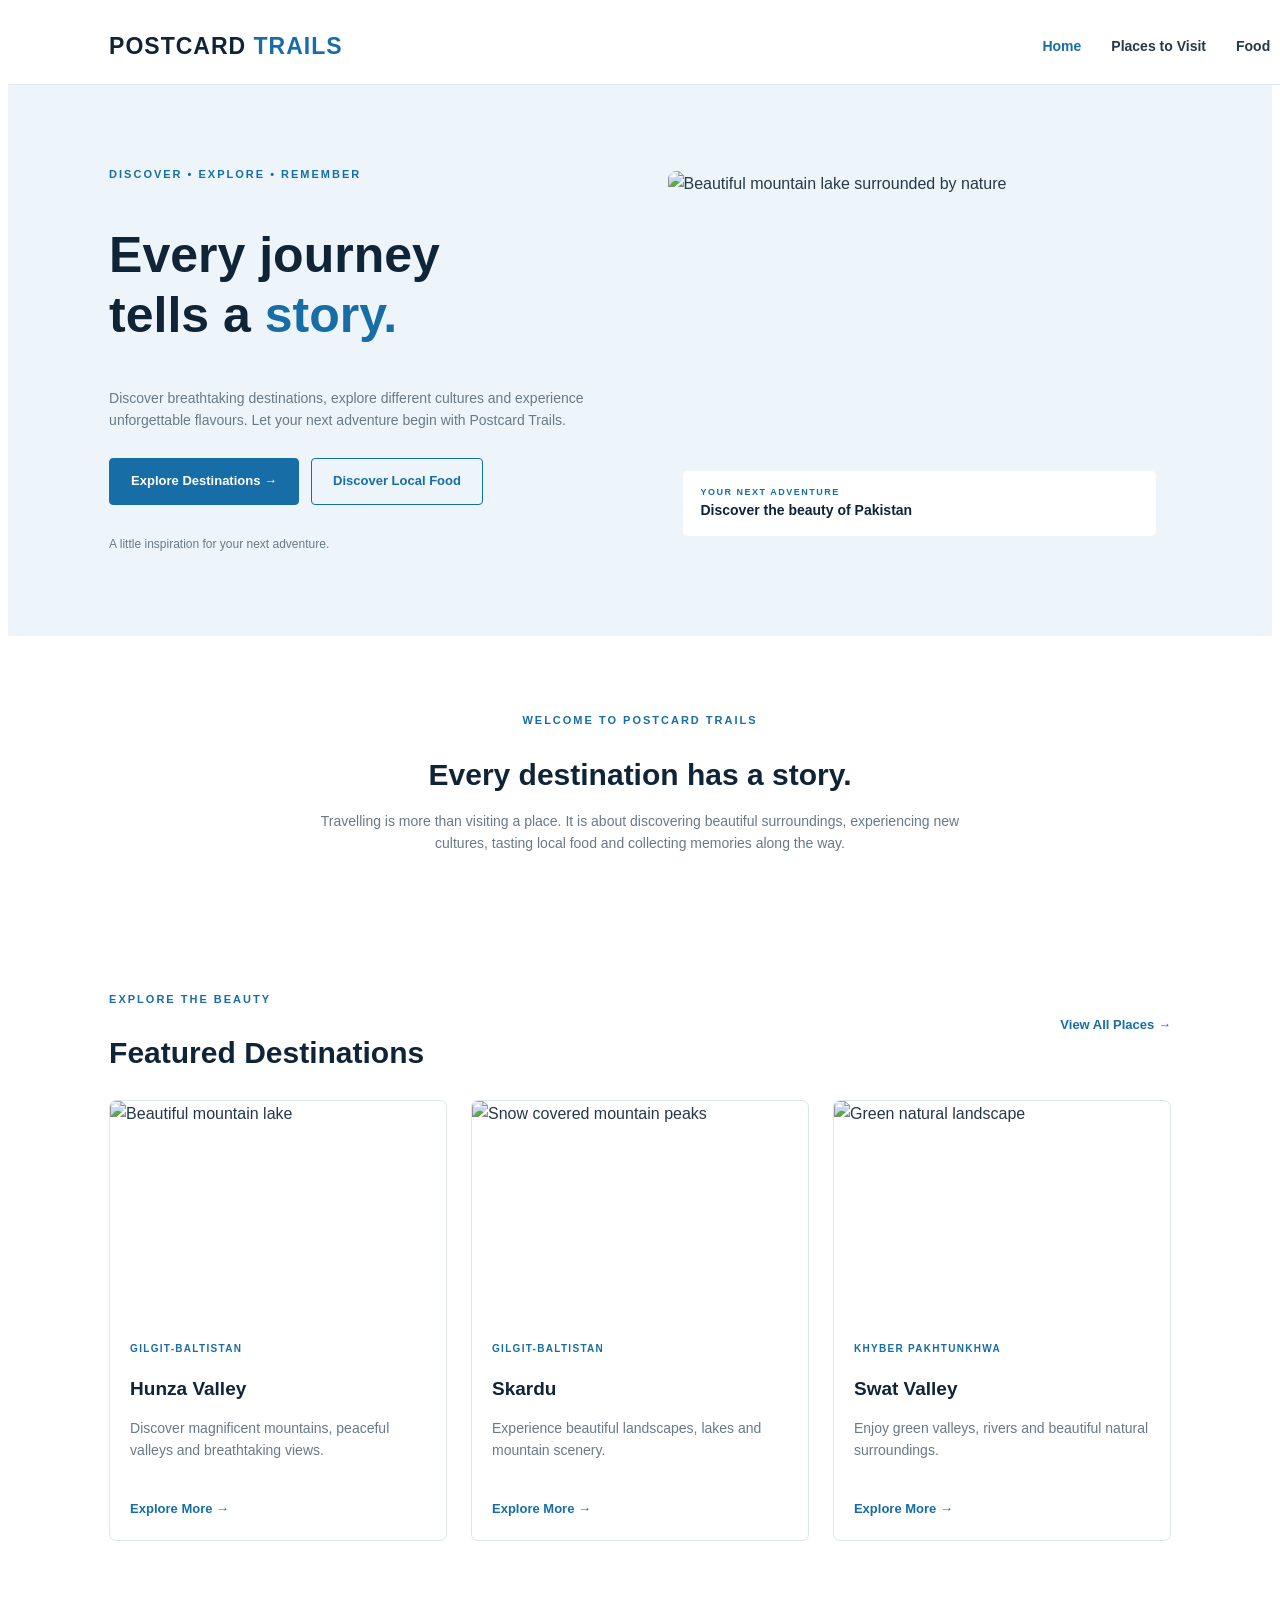
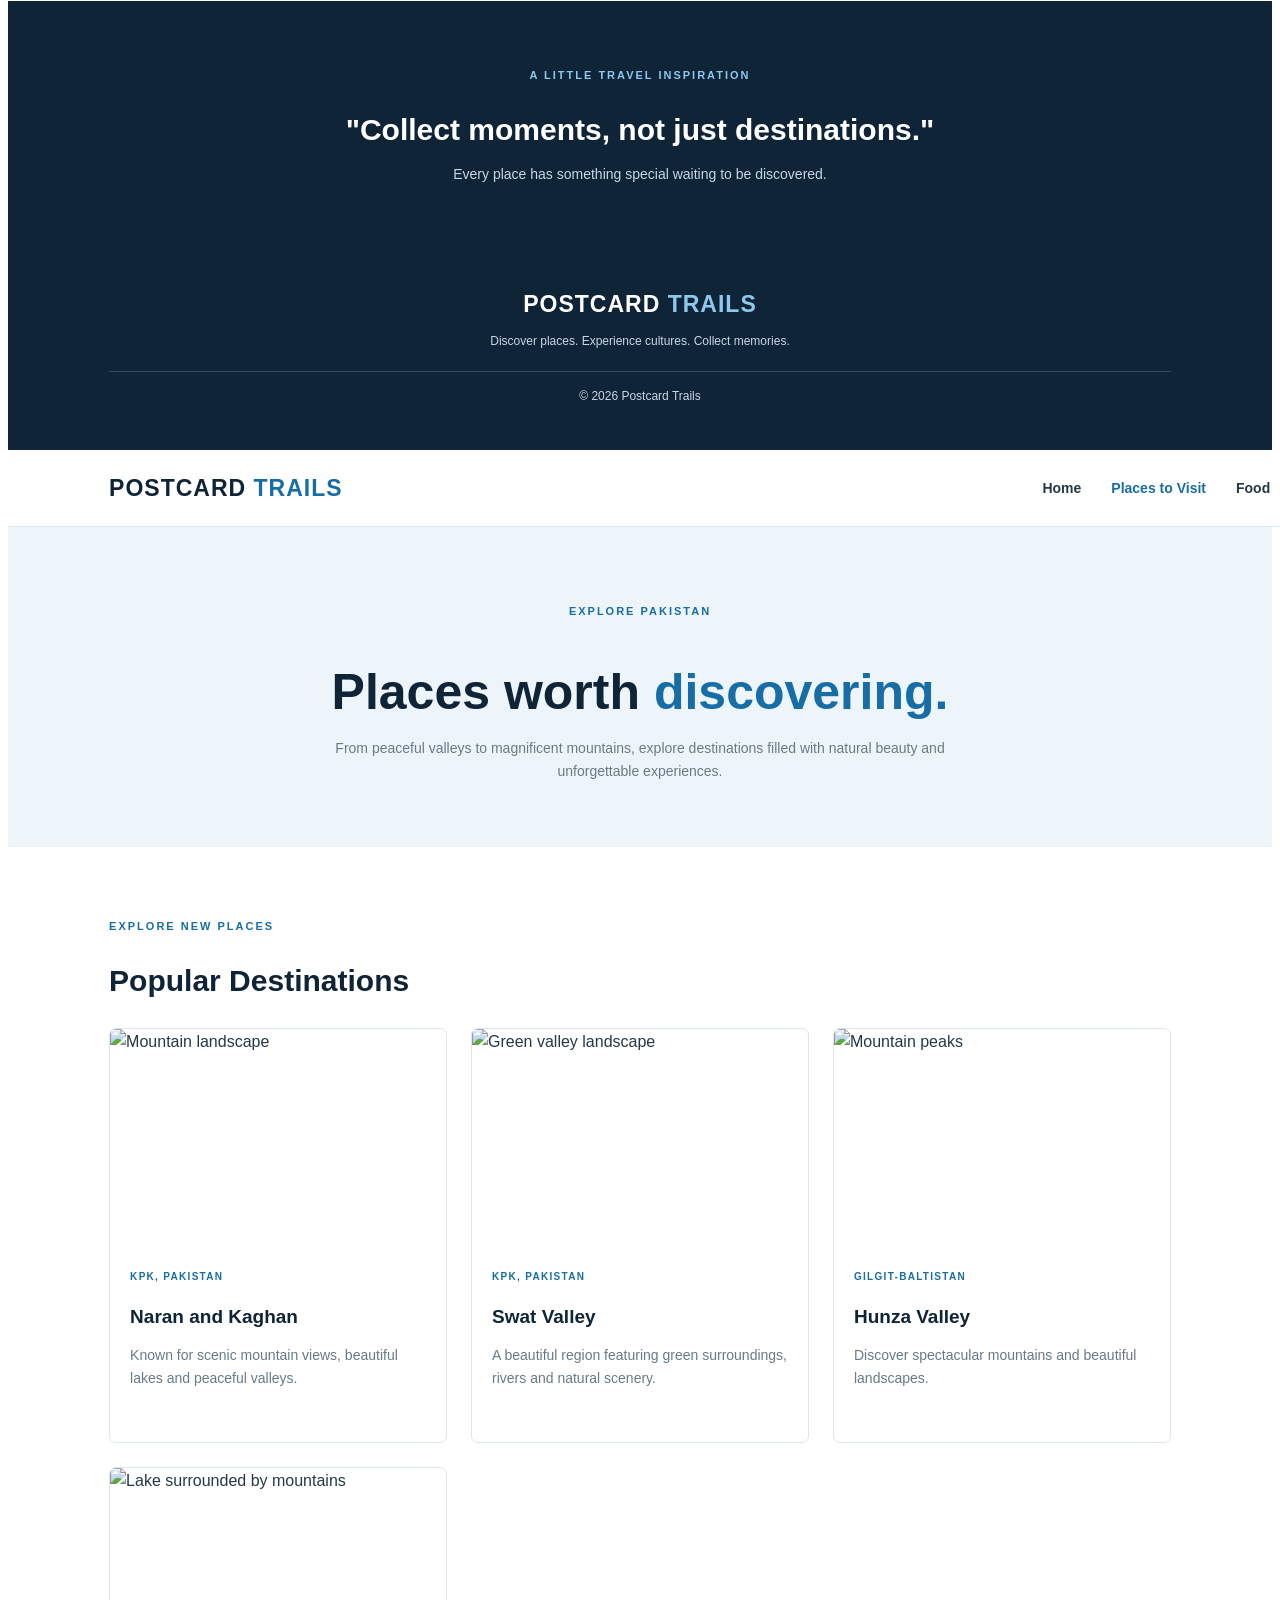
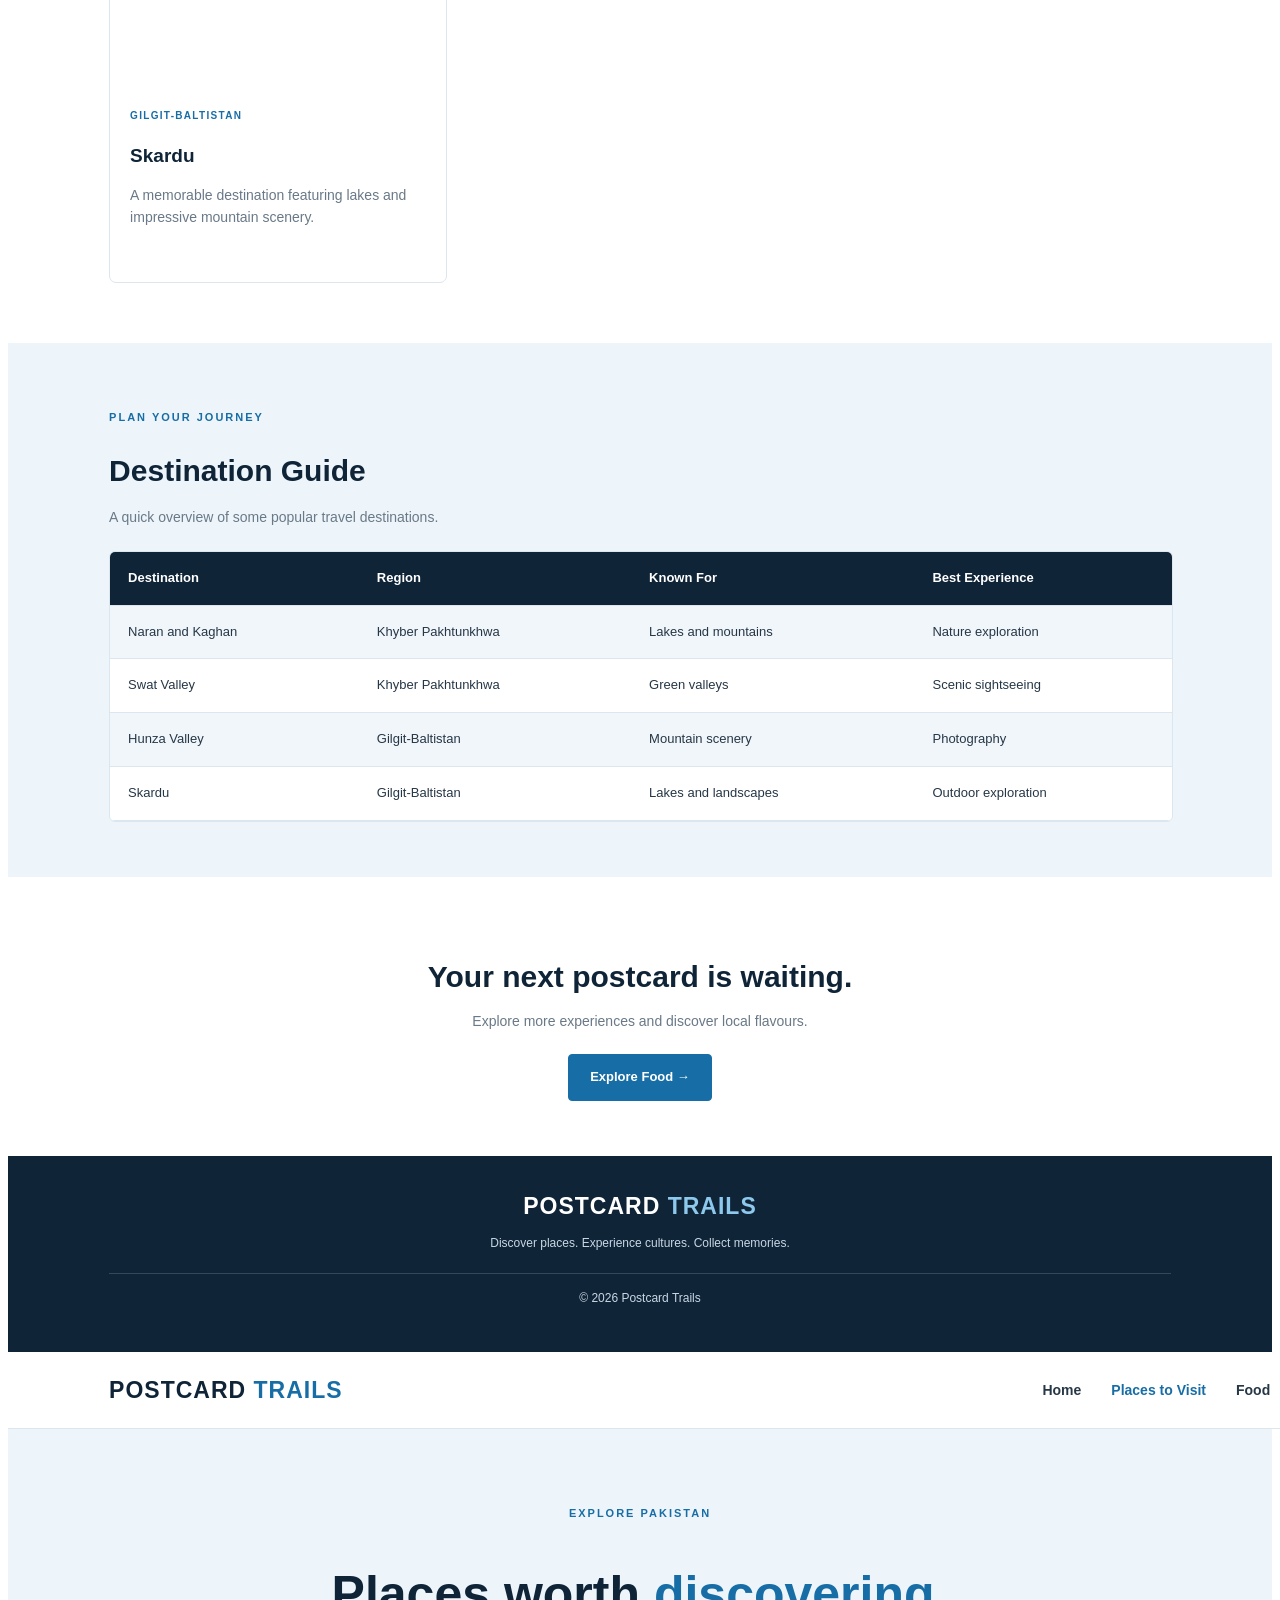
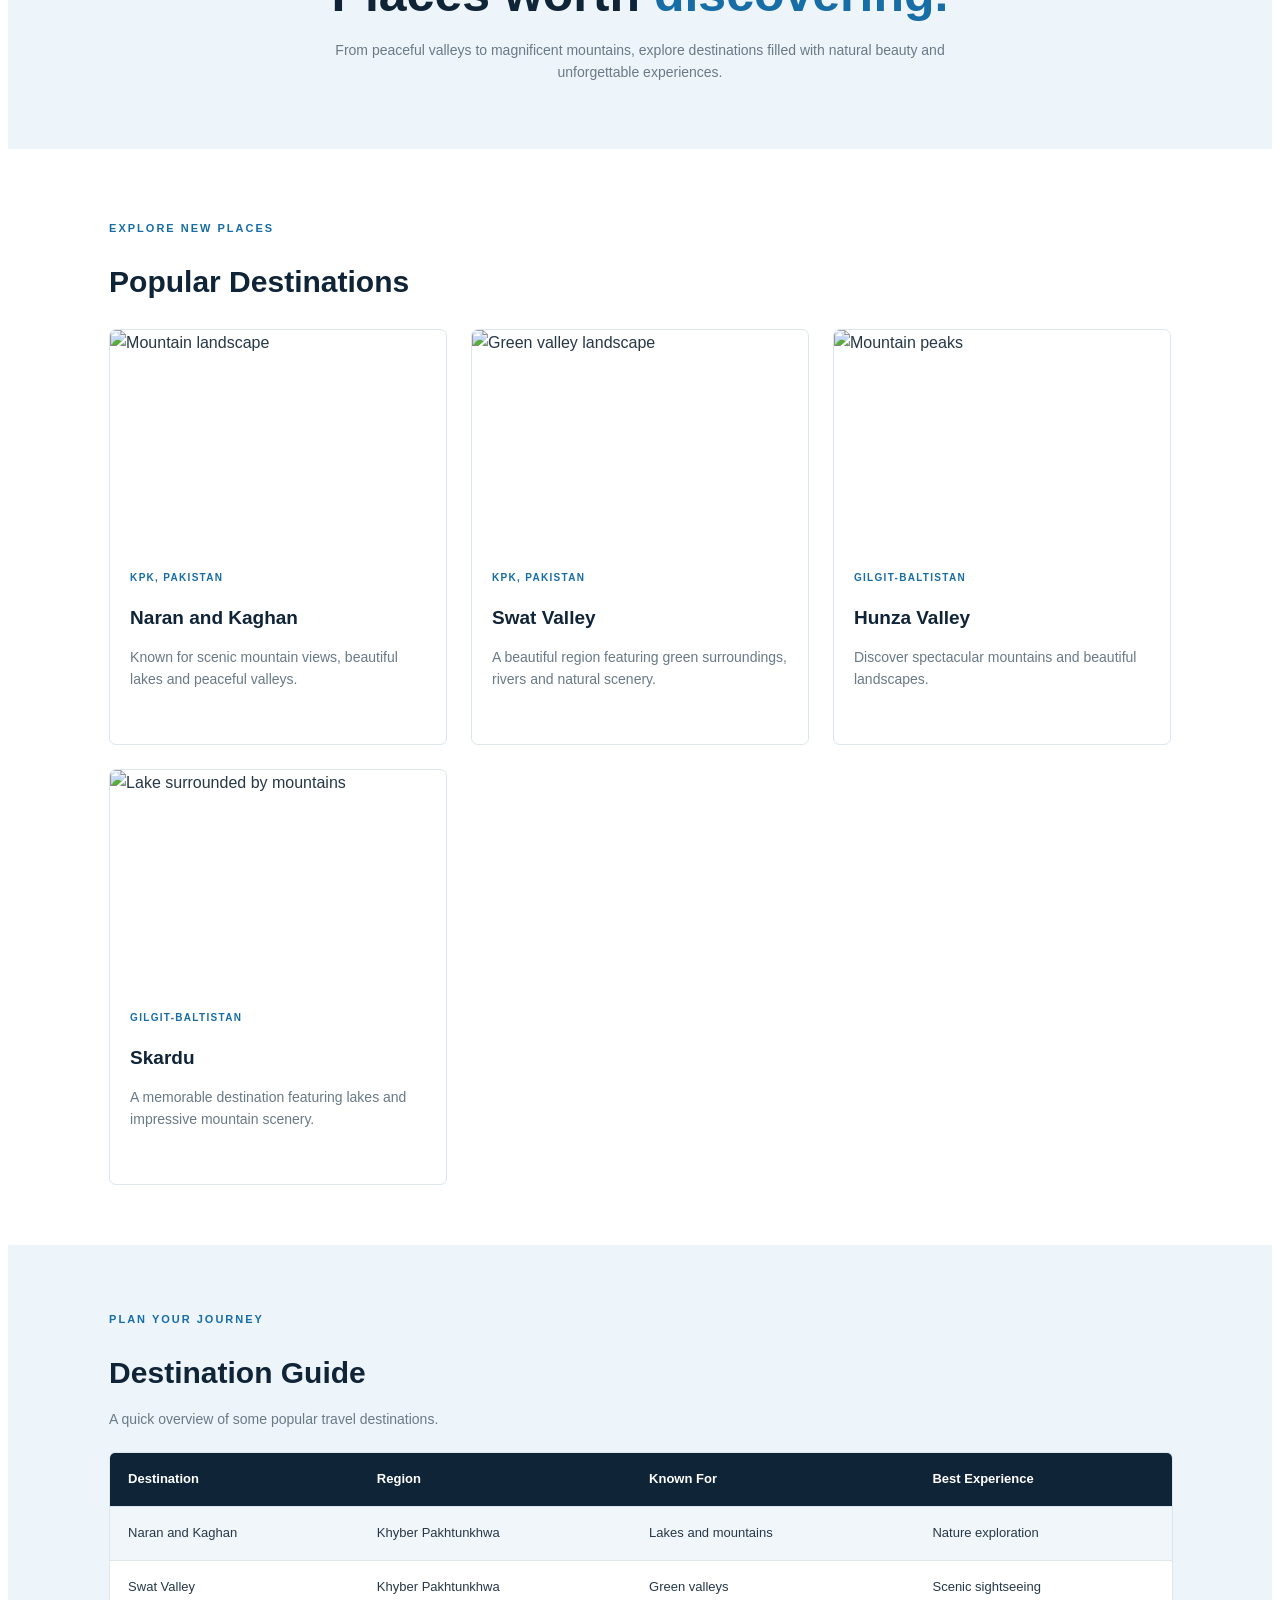
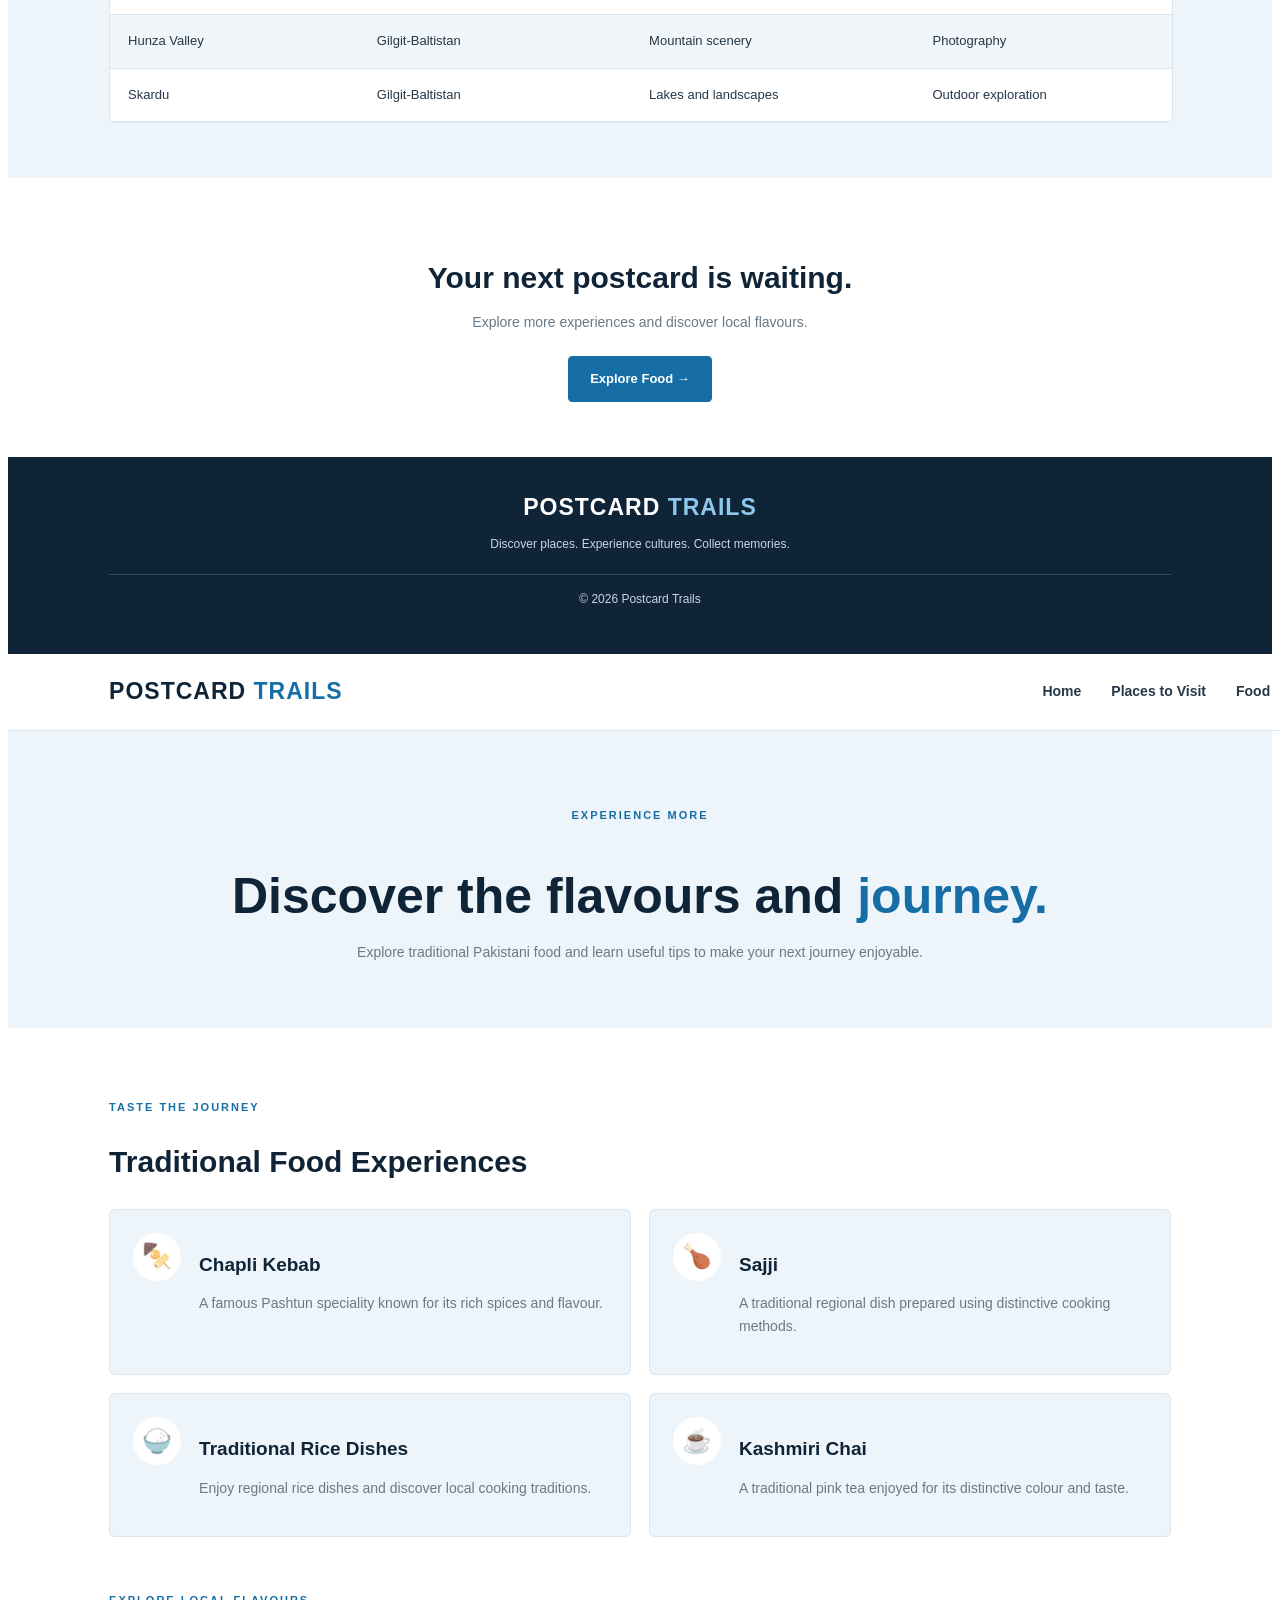
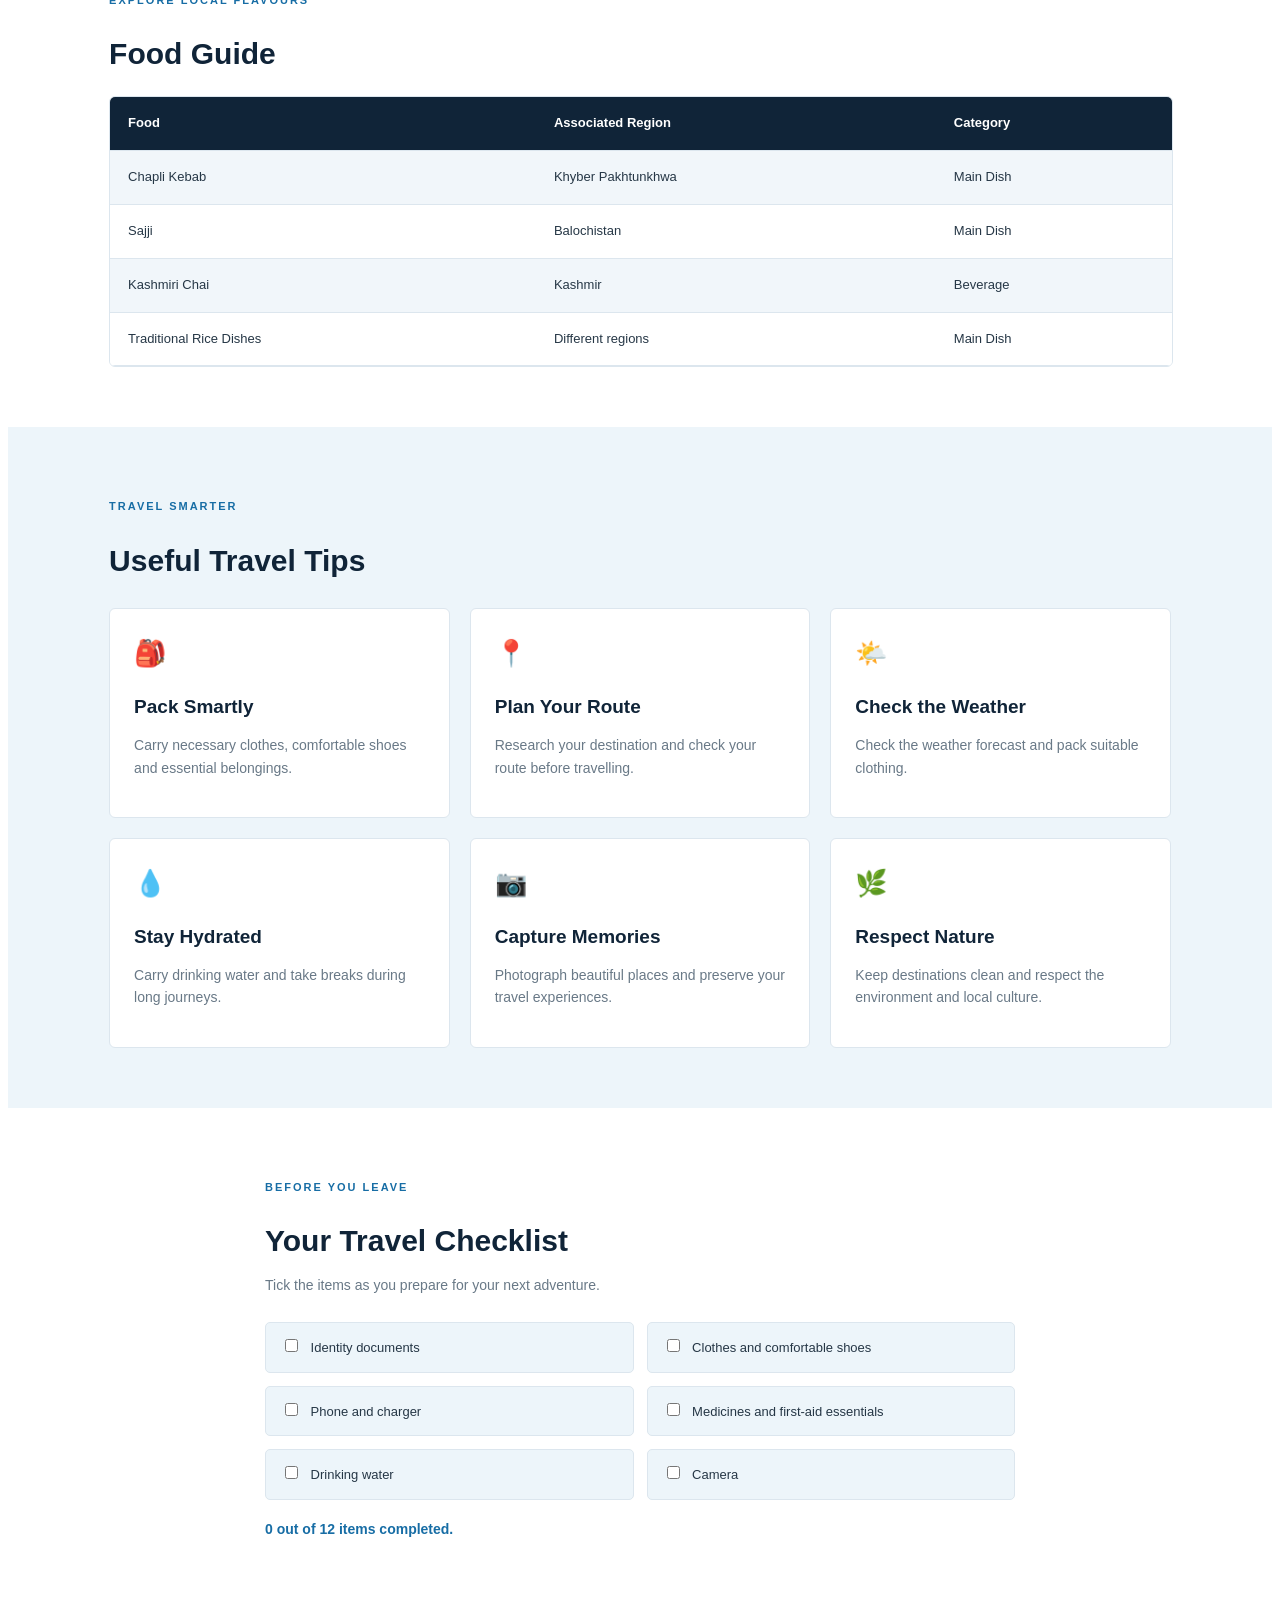
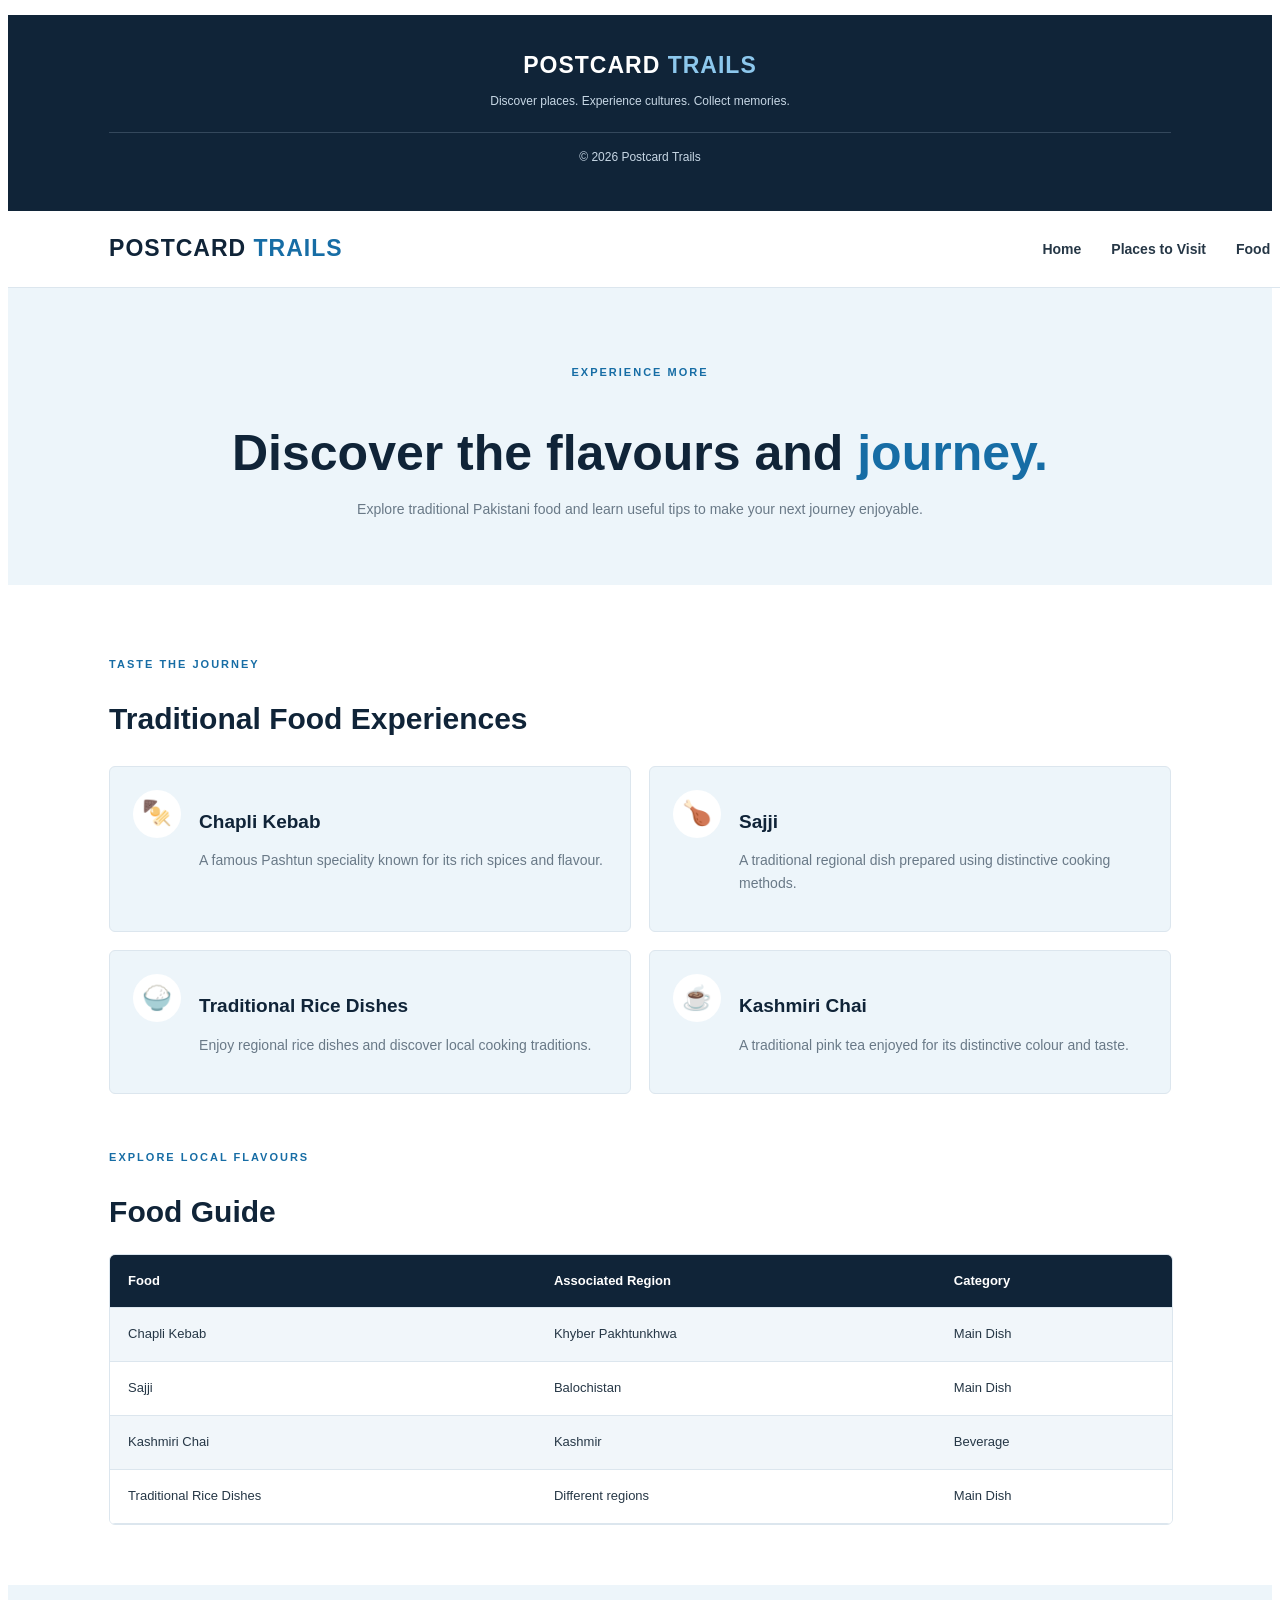
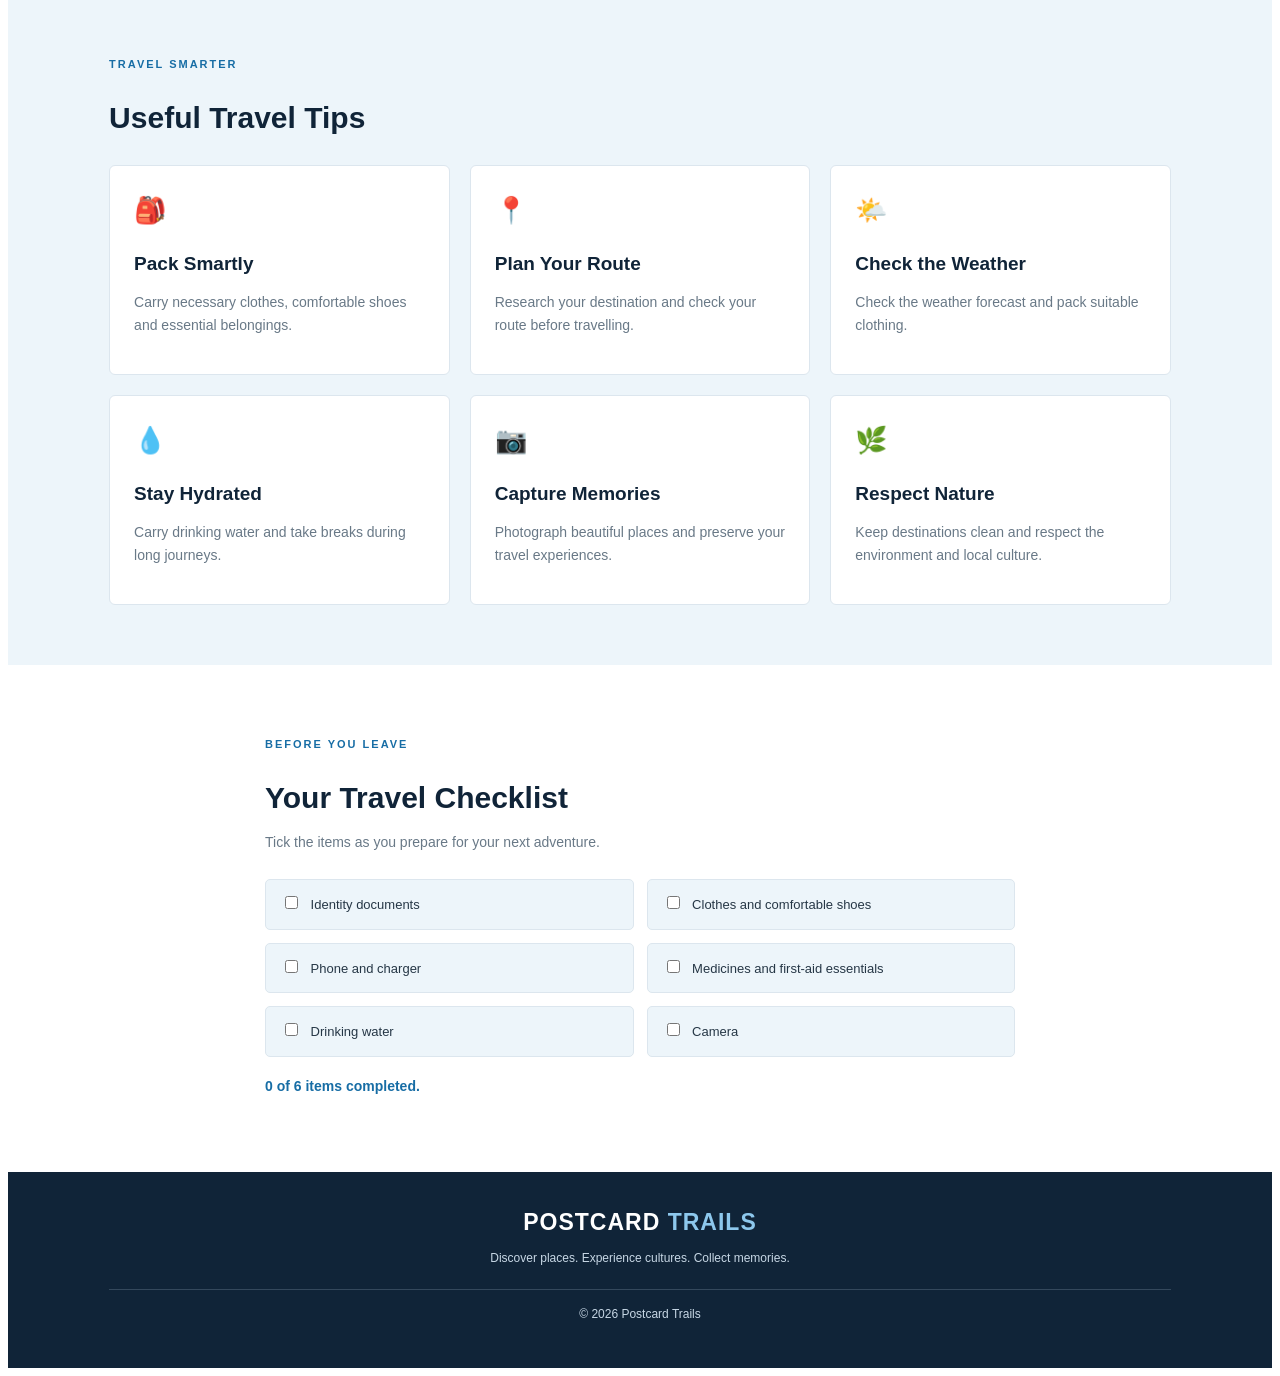
==== commit 8977e3d3: "added tables and made it organized" ====
--- a/index.html
+++ b/index.html
@@ -1251,6 +1251,104 @@
 </body>
 </html>
 
+<script>
+
+// 1. Navigation Menu
+
+const menuButton = document.getElementById("menuButton");
+const navigation = document.getElementById("navigation");
+
+if (menuButton && navigation) {
+
+    menuButton.addEventListener("click", function() {
+
+        navigation.classList.toggle("show");
+
+        if (navigation.classList.contains("show")) {
+            menuButton.innerHTML = "✕";
+            menuButton.setAttribute("aria-expanded", "true");
+        }
+        else {
+            menuButton.innerHTML = "☰";
+            menuButton.setAttribute("aria-expanded", "false");
+        }
+
+    });
+
+    // Close menu after selecting a page
+
+    const navLinks = navigation.querySelectorAll("a");
+
+    navLinks.forEach(function(link) {
+
+        link.addEventListener("click", function() {
+
+            navigation.classList.remove("show");
+            menuButton.innerHTML = "☰";
+            menuButton.setAttribute("aria-expanded", "false");
+
+        });
+
+    });
+
+}
+
+
+// 2. Display Current Year Automatically
+
+const yearElements = document.querySelectorAll(".current-year");
+
+yearElements.forEach(function(element) {
+
+    element.innerHTML = new Date().getFullYear();
+
+});
+
+
+// 3. Travel Checklist
+
+const checkboxes = document.querySelectorAll(".travel-check");
+
+const progress = document.getElementById("checklistProgress");
+
+function updateProgress() {
+
+    if (progress) {
+
+        let completed = 0;
+
+        checkboxes.forEach(function(checkbox) {
+
+            if (checkbox.checked) {
+                completed++;
+            }
+
+        });
+
+        progress.innerHTML =
+            completed + " out of " + checkboxes.length +
+            " items completed.";
+
+    }
+
+}
+
+
+// Update progress when a checkbox is selected
+
+checkboxes.forEach(function(checkbox) {
+
+    checkbox.addEventListener("change", updateProgress);
+
+});
+
+
+// Display initial checklist progress
+
+updateProgress();
+
+</script>
+
 
 </body>
 </html>
--- a/style.css
+++ b/style.css
@@ -1,8 +1,10 @@
 <!--Hanniya Rehan 26i-3185 D -->
 
-/* Student: Hanniya Rehan | Roll No: 26i-3185 D */
-
-/* General Settings */
+/* POSTCARD TRAILS */
+/* Shared CSS for all three pages */
+
+/* 1. General Settings */
+
 * {
     margin: 0;
     padding: 0;
@@ -10,12 +12,13 @@
 }
 
 :root {
+    --navy: #102438;
     --blue: #176da5;
-    --light-blue: #eaf4fb;
-    --navy: #101d2c;
+    --light-blue: #edf5fa;
     --white: #ffffff;
     --text: #263746;
-    --grey: #647482;
+    --grey: #697987;
+    --border: #dce6ee;
 }
 
 html {
@@ -23,21 +26,21 @@
 }
 
 body {
-    background-color: var(--white);
+    font-family: Arial, Helvetica, sans-serif;
+    font-size: 16px;
+    line-height: 1.6;
     color: var(--text);
-    font-family: Verdana, sans-serif;
-    line-height: 1.7;
+    background: var(--white);
 }
 
 img {
+    display: block;
     width: 100%;
-    display: block;
     object-fit: cover;
 }
 
 a {
     text-decoration: none;
-    color: inherit;
 }
 
 button,
@@ -45,24 +48,27 @@
     font-family: inherit;
 }
 
-/* Navigation Bar */
+/* 2. Navigation */
+
 .header {
-    background-color: var(--white);
+    width: 100%;
+    min-height: 76px;
+    padding: 0 8%;
     display: flex;
+    align-items: center;
     justify-content: space-between;
-    align-items: center;
-    padding: 20px 8%;
-    border-bottom: 1px solid #e5edf3;
+    background: var(--white);
+    border-bottom: 1px solid var(--border);
     position: sticky;
     top: 0;
     z-index: 100;
 }
 
 .logo {
+    font-size: 23px;
+    font-weight: 800;
+    letter-spacing: 1px;
     color: var(--navy);
-    font-size: 25px;
-    font-weight: bold;
-    letter-spacing: -1px;
 }
 
 .logo span {
@@ -71,14 +77,14 @@
 
 .navigation {
     display: flex;
+    align-items: center;
     gap: 30px;
-    align-items: center;
 }
 
 .navigation a {
     color: var(--text);
     font-size: 14px;
-    font-weight: bold;
+    font-weight: 600;
     transition: 0.3s;
 }
 
@@ -89,166 +95,191 @@
 
 .menu-button {
     display: none;
+    border: none;
     background: none;
-    border: none;
-    font-size: 25px;
     color: var(--navy);
+    font-size: 27px;
     cursor: pointer;
 }
 
-/* General Headings */
-h1, h2, h3 {
+/* 3. Common Typography */
+
+.eyebrow {
+    color: var(--blue);
+    font-size: 11px;
+    font-weight: 700;
+    letter-spacing: 2px;
+    margin-bottom: 13px;
+}
+
+h1 {
+    font-size: 50px;
+    line-height: 1.2;
+    font-weight: 750;
     color: var(--navy);
-    line-height: 1.3;
-}
-
-h1 {
-    font-size: 48px;
 }
 
 h2 {
     font-size: 30px;
-    margin-bottom: 18px;
+    line-height: 1.3;
+    color: var(--navy);
+    font-weight: 700;
 }
 
 h3 {
-    font-size: 20px;
-    margin-bottom: 10px;
+    font-size: 19px;
+    line-height: 1.4;
+    color: var(--navy);
+    font-weight: 700;
 }
 
 p {
+    font-size: 14px;
     color: var(--grey);
 }
 
-.small-heading {
-    color: var(--blue);
-    font-size: 11px;
-    font-weight: bold;
-    letter-spacing: 2px;
-    margin-bottom: 15px;
-}
-
-/* Home Hero */
+/* 4. Buttons */
+
+.button {
+    display: inline-block;
+    padding: 12px 21px;
+    border-radius: 4px;
+    font-size: 13px;
+    font-weight: 700;
+    transition: 0.3s;
+}
+
+.button-primary {
+    background: var(--blue);
+    color: var(--white);
+    border: 1px solid var(--blue);
+}
+
+.button-primary:hover {
+    background: var(--navy);
+    border-color: var(--navy);
+}
+
+.button-outline {
+    background: transparent;
+    border: 1px solid var(--blue);
+    color: var(--blue);
+}
+
+.button-outline:hover {
+    background: var(--blue);
+    color: var(--white);
+}
+
+/* 5. Homepage Hero */
+
 .hero {
-    background-color: var(--light-blue);
-    padding: 75px 8%;
-    display: flex;
+    padding: 70px 8%;
+    display: grid;
+    grid-template-columns: 1fr 1fr;
     align-items: center;
-    justify-content: space-between;
-    gap: 50px;
-}
-
-.hero-text {
-    flex: 1;
-}
-
-.hero-text h1 {
-    font-size: 55px;
-    margin-bottom: 20px;
-}
-
-.hero-text h1 span,
-.page-banner h1 span {
+    gap: 55px;
+    background: var(--light-blue);
+}
+
+.hero-content {
+    max-width: 560px;
+}
+
+.hero h1 span {
     color: var(--blue);
 }
 
 .hero-description {
-    max-width: 530px;
-    margin-bottom: 28px;
+    max-width: 480px;
+    margin-top: 20px;
+    margin-bottom: 27px;
 }
 
 .hero-buttons {
     display: flex;
-    gap: 15px;
     flex-wrap: wrap;
+    gap: 12px;
+}
+
+.hero-note {
+    margin-top: 30px;
+    font-size: 12px;
+    color: var(--grey);
+}
+
+.note-line {
+    display: inline-block;
+    width: 30px;
+    height: 2px;
+    background: var(--blue);
+    vertical-align: middle;
+    margin-right: 8px;
 }
 
 .hero-image {
-    flex: 1;
     position: relative;
 }
 
 .hero-image img {
-    height: 370px;
-    border-radius: 12px;
-}
-
-.image-label {
+    height: 380px;
+    border-radius: 8px;
+}
+
+.image-caption {
     position: absolute;
     bottom: 15px;
     left: 15px;
     right: 15px;
+    padding: 14px 18px;
+    border-radius: 5px;
     background: var(--white);
-    padding: 12px 18px;
-    border-radius: 6px;
+    display: flex;
+    flex-direction: column;
+}
+
+.image-caption span {
+    color: var(--blue);
+    font-size: 9px;
+    letter-spacing: 1.5px;
+    font-weight: 700;
+}
+
+.image-caption strong {
     color: var(--navy);
-    font-weight: bold;
-    font-size: 13px;
-}
-
-.image-label span {
-    color: var(--blue);
-}
-
-/* Buttons */
-.button {
-    display: inline-block;
-    border: 2px solid var(--blue);
-    padding: 11px 22px;
-    border-radius: 5px;
-    font-weight: bold;
-    font-size: 13px;
-    cursor: pointer;
-    transition: 0.3s;
-}
-
-.primary-button {
-    background-color: var(--blue);
-    color: var(--white);
-}
-
-.primary-button:hover {
-    background-color: var(--navy);
-    border-color: var(--navy);
-}
-
-.secondary-button {
-    background-color: transparent;
-    color: var(--blue);
-}
-
-.secondary-button:hover {
-    background-color: var(--blue);
-    color: var(--white);
-}
-
-/* Introduction Section */
-.intro-section {
+    font-size: 14px;
+}
+
+/* 6. Introduction */
+
+.introduction {
     text-align: center;
-    padding: 65px 15%;
-}
-
-.intro-section h2 {
-    max-width: 650px;
-    margin: 0 auto 18px;
-}
-
-.intro-section p:last-child {
-    max-width: 650px;
+    max-width: 780px;
     margin: auto;
-}
-
-/* General Sections */
+    padding: 65px 30px;
+}
+
+.introduction h2 {
+    margin-bottom: 16px;
+}
+
+.introduction > p:last-child {
+    max-width: 680px;
+    margin: auto;
+}
+
+/* 7. Common Section Layout */
+
 .section {
-    padding: 65px 8%;
+    padding: 60px 8%;
 }
 
 .section-heading {
     display: flex;
+    align-items: center;
     justify-content: space-between;
-    align-items: center;
+    gap: 20px;
     margin-bottom: 28px;
-    gap: 15px;
 }
 
 .section-heading h2 {
@@ -258,311 +289,320 @@
 .text-link {
     color: var(--blue);
     font-size: 13px;
-    font-weight: bold;
+    font-weight: 700;
 }
 
 .text-link:hover {
     color: var(--navy);
 }
 
-/* Destination Cards */
-.card-grid {
+/* 8. Destination Cards */
+
+.destination-grid {
     display: grid;
-    grid-template-columns: repeat(3, 1fr);
-    gap: 25px;
-}
-
-.travel-card {
-    background-color: var(--white);
-    border: 1px solid #e5edf3;
-    border-radius: 9px;
+    grid-template-columns: repeat(3, minmax(0, 1fr));
+    gap: 24px;
+}
+
+.destination-card {
+    background: var(--white);
+    border: 1px solid var(--border);
+    border-radius: 7px;
     overflow: hidden;
     transition: 0.3s;
 }
 
-.travel-card:hover {
+.destination-card:hover {
     transform: translateY(-5px);
-    box-shadow: 0 10px 25px rgba(16, 29, 44, 0.10);
-}
-
-.travel-card img {
-    height: 215px;
+    box-shadow: 0 9px 22px rgba(16, 36, 56, 0.10);
+}
+
+.destination-card img {
+    height: 210px;
 }
 
 .card-content {
     padding: 20px;
 }
 
-.card-content p:not(.card-category) {
-    font-size: 13px;
-    margin-bottom: 15px;
-}
-
-.card-category {
+.card-label {
     color: var(--blue);
     font-size: 10px;
-    font-weight: bold;
-    letter-spacing: 1.5px;
+    font-weight: 700;
+    letter-spacing: 1.3px;
     margin-bottom: 8px;
 }
 
-/* Quote Section */
+.card-content h3 {
+    margin-bottom: 9px;
+}
+
+.card-content p:not(.card-label) {
+    min-height: 65px;
+    margin-bottom: 13px;
+}
+
+/* 9. Quote Section */
+
 .quote-section {
-    background-color: var(--navy);
-    padding: 55px 12%;
+    background: var(--navy);
     text-align: center;
+    padding: 55px 8%;
 }
 
 .quote-section h2 {
     color: var(--white);
-    font-size: 29px;
-}
-
-.quote-section > p:last-child {
-    color: #c5d8e8;
-}
-
-.quote-section .small-heading {
-    color: #8dc9ef;
-}
-
-/* Newsletter */
-.newsletter {
-    background-color: var(--light-blue);
-    padding: 50px 8%;
-    display: flex;
-    justify-content: space-between;
-    align-items: center;
-    gap: 35px;
-}
-
-.newsletter h2 {
-    margin-bottom: 8px;
-}
-
-.newsletter p {
-    font-size: 13px;
-}
-
-.subscribe-form {
-    display: flex;
-    flex-wrap: wrap;
-    gap: 10px;
-    max-width: 450px;
-}
-
-.subscribe-form input {
-    padding: 13px;
-    border: 1px solid #cbdbe7;
-    border-radius: 5px;
-    min-width: 220px;
-    outline: none;
-}
-
-.subscribe-form input:focus {
-    border-color: var(--blue);
-}
-
-.subscribe-form .form-message {
-    flex-basis: 100%;
-    color: var(--blue);
-    font-weight: bold;
-}
-
-/* Other Page Banners */
+    margin-bottom: 13px;
+}
+
+.quote-section p:last-child {
+    color: #c7d7e5;
+}
+
+.quote-section .eyebrow {
+    color: #8dc8ed;
+}
+
+/* 10. Page Banner */
+
 .page-banner {
-    background-color: var(--light-blue);
     text-align: center;
-    padding: 70px 15%;
+    padding: 65px 12%;
+    background: var(--light-blue);
 }
 
 .page-banner h1 {
-    font-size: 43px;
     margin-bottom: 15px;
 }
 
-.page-banner p:last-child {
-    max-width: 650px;
+.page-banner h1 span {
+    color: var(--blue);
+}
+
+.page-banner > p:last-child {
+    max-width: 680px;
     margin: auto;
 }
 
-/* Search Box */
-.search-box {
-    max-width: 450px;
-    margin: 0 auto 35px;
-    position: relative;
-}
-
-.search-box input {
+/* 11. Tables */
+
+.table-section {
+    padding: 55px 8%;
+    background: var(--light-blue);
+}
+
+.table-description {
+    margin: -12px 0 22px;
+}
+
+.table-container {
     width: 100%;
-    padding: 14px 45px 14px 18px;
-    border: 1px solid #cbdbe7;
-    border-radius: 5px;
-    font-size: 14px;
-    outline: none;
-}
-
-.search-box input:focus {
-    border-color: var(--blue);
-}
-
-.search-box span {
-    position: absolute;
-    right: 15px;
-    top: 7px;
-    font-size: 25px;
-    color: var(--blue);
-}
-
-.no-results {
-    display: none;
-    text-align: center;
-    margin-top: 25px;
-}
-
-/* Destination Table */
-.table-section {
-    background-color: var(--light-blue);
-}
-
-.table-container {
     overflow-x: auto;
-    margin-top: 20px;
+    border-radius: 6px;
+    border: 1px solid var(--border);
 }
 
 table {
     width: 100%;
     border-collapse: collapse;
-    background-color: var(--white);
-}
-
-th, td {
-    padding: 16px;
+    background: var(--white);
+    min-width: 600px;
+}
+
+th,
+td {
+    padding: 16px 18px;
     text-align: left;
-    border: 1px solid #dce6ee;
     font-size: 13px;
+    border-bottom: 1px solid var(--border);
 }
 
 th {
-    background-color: var(--navy);
+    background: var(--navy);
     color: var(--white);
+    font-weight: 700;
+}
+
+td {
+    color: var(--text);
 }
 
 tr:nth-child(even) {
-    background-color: #f1f6fa;
-}
-
-/* Food Page */
-.destination-grid {
-    align-items: stretch;
-}
-
-/* Travel Tips */
+    background: #f1f6fa;
+}
+
+/* 12. Page Closing */
+
+.page-closing {
+    padding: 55px 8%;
+    text-align: center;
+}
+
+.page-closing h2 {
+    margin-bottom: 10px;
+}
+
+.page-closing p {
+    margin-bottom: 22px;
+}
+
+/* 13. Food Section */
+
+.food-grid {
+    display: grid;
+    grid-template-columns: repeat(2, minmax(0, 1fr));
+    gap: 18px;
+}
+
+.food-card {
+    display: flex;
+    align-items: flex-start;
+    gap: 18px;
+    padding: 23px;
+    background: var(--light-blue);
+    border: 1px solid var(--border);
+    border-radius: 6px;
+}
+
+.food-symbol {
+    flex-shrink: 0;
+    width: 48px;
+    height: 48px;
+    border-radius: 50%;
+    background: var(--white);
+    display: grid;
+    place-items: center;
+    font-size: 24px;
+}
+
+.food-card h3 {
+    margin-bottom: 7px;
+}
+
+.food-table-section {
+    margin-top: 55px;
+}
+
+.food-table-section h2 {
+    margin-bottom: 23px;
+}
+
+/* 14. Travel Tips */
+
+.tips-section {
+    padding: 60px 8%;
+    background: var(--light-blue);
+    scroll-margin-top: 90px;
+}
+
+#food,
+#destinations {
+    scroll-margin-top: 90px;
+}
+
 .tips-grid {
     display: grid;
-    grid-template-columns: repeat(3, 1fr);
-    gap: 22px;
+    grid-template-columns: repeat(3, minmax(0, 1fr));
+    gap: 20px;
+}
+
+.tip-card {
+    padding: 24px;
+    background: var(--white);
+    border: 1px solid var(--border);
+    border-radius: 6px;
+}
+
+.tip-symbol {
+    font-size: 26px;
+    margin-bottom: 12px;
+}
+
+.tip-card h3 {
+    margin-bottom: 8px;
+}
+
+/* 15. Travel Checklist */
+
+.checklist-section {
+    padding: 60px 8%;
+}
+
+.checklist-content {
+    max-width: 750px;
+    margin: auto;
+}
+
+.checklist-content h2 {
+    margin-bottom: 10px;
+}
+
+.checklist {
+    display: grid;
+    grid-template-columns: repeat(2, minmax(0, 1fr));
+    gap: 13px;
     margin-top: 25px;
 }
 
-.tip-card {
-    background-color: var(--light-blue);
-    padding: 25px;
-    border-radius: 8px;
-    border: 1px solid #e1ebf3;
-}
-
-.tip-icon {
-    font-size: 30px;
-    margin-bottom: 15px;
-}
-
-.tip-card p {
+.checklist label {
+    padding: 13px 15px;
+    background: var(--light-blue);
+    border: 1px solid var(--border);
+    border-radius: 5px;
     font-size: 13px;
-}
-
-/* Checklist */
-.checklist-section {
-    background-color: var(--light-blue);
-    padding: 55px 8%;
-    display: flex;
-    align-items: center;
-    gap: 45px;
-}
-
-.checklist-content {
-    flex: 1;
-}
-
-.checklist-image {
-    flex: 1;
-}
-
-.checklist-image img {
-    height: 340px;
-    border-radius: 10px;
-}
-
-.checklist {
-    margin-top: 20px;
-    display: grid;
-    gap: 13px;
-}
-
-.checklist label {
-    background-color: var(--white);
-    padding: 11px 15px;
-    border-radius: 5px;
     cursor: pointer;
-    font-size: 14px;
 }
 
 .checklist input {
-    margin-right: 10px;
     accent-color: var(--blue);
+    margin-right: 9px;
+}
+
+.checklist label:has(input:checked) {
+    background: #dceefa;
+    text-decoration: line-through;
 }
 
 .progress-message {
     margin-top: 18px;
     color: var(--blue);
-    font-weight: bold;
-    font-size: 13px;
-}
-
-/* Footer */
+    font-weight: 700;
+}
+
+/* 16. Footer */
+
 .footer {
-    background-color: var(--navy);
+    background: var(--navy);
     text-align: center;
-    padding: 35px 8%;
+    padding: 32px 8%;
 }
 
 .footer .logo {
     color: var(--white);
-    display: inline-block;
-    margin-bottom: 10px;
 }
 
 .footer .logo span {
-    color: #8dc9ef;
+    color: #8dc8ed;
 }
 
 .footer p {
-    color: #c5d8e8;
+    color: #c7d7e5;
+    margin-top: 9px;
     font-size: 12px;
-    margin-top: 8px;
 }
 
 .footer .copyright {
-    border-top: 1px solid #334557;
+    border-top: 1px solid #34485c;
     padding-top: 15px;
     margin-top: 20px;
 }
 
-/* Mobile and Tablet Layout */
+/* 17. Responsive Design */
+
 @media (max-width: 850px) {
 
     .header {
-        padding: 16px 5%;
+        padding: 15px 5%;
     }
 
     .menu-button {
@@ -572,14 +612,14 @@
     .navigation {
         display: none;
         position: absolute;
+        left: 0;
         top: 100%;
-        left: 0;
         width: 100%;
-        background-color: var(--white);
         flex-direction: column;
         align-items: flex-start;
         gap: 0;
-        border-bottom: 1px solid #e5edf3;
+        background: var(--white);
+        border-bottom: 1px solid var(--border);
     }
 
     .navigation.show {
@@ -589,60 +629,74 @@
     .navigation a {
         width: 100%;
         padding: 13px 6%;
-        border-top: 1px solid #edf1f4;
+        border-top: 1px solid var(--border);
     }
 
     .hero {
-        padding: 50px 6%;
-        flex-direction: column;
-    }
-
-    .hero-text,
-    .hero-image {
-        width: 100%;
-    }
-
-    .hero-text h1 {
-        font-size: 42px;
-    }
-
-    .card-grid,
+        grid-template-columns: 1fr;
+        gap: 30px;
+        padding: 45px 7%;
+    }
+
+    .hero-image img {
+        height: 320px;
+    }
+
+    .destination-grid,
     .tips-grid {
-        grid-template-columns: repeat(2, 1fr);
-    }
-
-    .newsletter,
-    .checklist-section {
-        flex-direction: column;
-        align-items: stretch;
-    }
-
-    .intro-section {
-        padding: 50px 8%;
+        grid-template-columns: repeat(2, minmax(0, 1fr));
+    }
+
+    .page-banner {
+        padding: 55px 8%;
     }
 }
 
 @media (max-width: 550px) {
 
     h1 {
-        font-size: 36px;
+        font-size: 35px;
     }
 
     h2 {
         font-size: 25px;
     }
 
-    .hero-text h1 {
-        font-size: 37px;
-    }
-
     .hero-image img {
-        height: 250px;
-    }
-
-    .page-banner {
-        padding: 50px 7%;
+        height: 245px;
+    }
+
+    .destination-grid,
+    .food-grid,
+    .tips-grid,
+    .checklist {
+        grid-template-columns: 1fr;
+    }
+
+    .section-heading {
+        align-items: flex-start;
+        flex-direction: column;
     }
 
     .page-banner h1 {
-        font-size: 32px
+        font-size: 34px;
+    }
+
+    .food-card {
+        padding: 17px;
+    }
+}
+
+
+  
+
+
+
+   
+   
+  
+
+  
+
+
+
--- a/style.css
+++ b/style.css
@@ -1,8 +1,10 @@
 <!--Hanniya Rehan 26i-3185 D -->
 
-/* Student: Hanniya Rehan | Roll No: 26i-3185 D */
-
-/* General Settings */
+/* POSTCARD TRAILS */
+/* Shared CSS for all three pages */
+
+/* 1. General Settings */
+
 * {
     margin: 0;
     padding: 0;
@@ -10,12 +12,13 @@
 }
 
 :root {
+    --navy: #102438;
     --blue: #176da5;
-    --light-blue: #eaf4fb;
-    --navy: #101d2c;
+    --light-blue: #edf5fa;
     --white: #ffffff;
     --text: #263746;
-    --grey: #647482;
+    --grey: #697987;
+    --border: #dce6ee;
 }
 
 html {
@@ -23,21 +26,21 @@
 }
 
 body {
-    background-color: var(--white);
+    font-family: Arial, Helvetica, sans-serif;
+    font-size: 16px;
+    line-height: 1.6;
     color: var(--text);
-    font-family: Verdana, sans-serif;
-    line-height: 1.7;
+    background: var(--white);
 }
 
 img {
+    display: block;
     width: 100%;
-    display: block;
     object-fit: cover;
 }
 
 a {
     text-decoration: none;
-    color: inherit;
 }
 
 button,
@@ -45,24 +48,27 @@
     font-family: inherit;
 }
 
-/* Navigation Bar */
+/* 2. Navigation */
+
 .header {
-    background-color: var(--white);
+    width: 100%;
+    min-height: 76px;
+    padding: 0 8%;
     display: flex;
+    align-items: center;
     justify-content: space-between;
-    align-items: center;
-    padding: 20px 8%;
-    border-bottom: 1px solid #e5edf3;
+    background: var(--white);
+    border-bottom: 1px solid var(--border);
     position: sticky;
     top: 0;
     z-index: 100;
 }
 
 .logo {
+    font-size: 23px;
+    font-weight: 800;
+    letter-spacing: 1px;
     color: var(--navy);
-    font-size: 25px;
-    font-weight: bold;
-    letter-spacing: -1px;
 }
 
 .logo span {
@@ -71,14 +77,14 @@
 
 .navigation {
     display: flex;
+    align-items: center;
     gap: 30px;
-    align-items: center;
 }
 
 .navigation a {
     color: var(--text);
     font-size: 14px;
-    font-weight: bold;
+    font-weight: 600;
     transition: 0.3s;
 }
 
@@ -89,166 +95,191 @@
 
 .menu-button {
     display: none;
+    border: none;
     background: none;
-    border: none;
-    font-size: 25px;
     color: var(--navy);
+    font-size: 27px;
     cursor: pointer;
 }
 
-/* General Headings */
-h1, h2, h3 {
+/* 3. Common Typography */
+
+.eyebrow {
+    color: var(--blue);
+    font-size: 11px;
+    font-weight: 700;
+    letter-spacing: 2px;
+    margin-bottom: 13px;
+}
+
+h1 {
+    font-size: 50px;
+    line-height: 1.2;
+    font-weight: 750;
     color: var(--navy);
-    line-height: 1.3;
-}
-
-h1 {
-    font-size: 48px;
 }
 
 h2 {
     font-size: 30px;
-    margin-bottom: 18px;
+    line-height: 1.3;
+    color: var(--navy);
+    font-weight: 700;
 }
 
 h3 {
-    font-size: 20px;
-    margin-bottom: 10px;
+    font-size: 19px;
+    line-height: 1.4;
+    color: var(--navy);
+    font-weight: 700;
 }
 
 p {
+    font-size: 14px;
     color: var(--grey);
 }
 
-.small-heading {
-    color: var(--blue);
-    font-size: 11px;
-    font-weight: bold;
-    letter-spacing: 2px;
-    margin-bottom: 15px;
-}
-
-/* Home Hero */
+/* 4. Buttons */
+
+.button {
+    display: inline-block;
+    padding: 12px 21px;
+    border-radius: 4px;
+    font-size: 13px;
+    font-weight: 700;
+    transition: 0.3s;
+}
+
+.button-primary {
+    background: var(--blue);
+    color: var(--white);
+    border: 1px solid var(--blue);
+}
+
+.button-primary:hover {
+    background: var(--navy);
+    border-color: var(--navy);
+}
+
+.button-outline {
+    background: transparent;
+    border: 1px solid var(--blue);
+    color: var(--blue);
+}
+
+.button-outline:hover {
+    background: var(--blue);
+    color: var(--white);
+}
+
+/* 5. Homepage Hero */
+
 .hero {
-    background-color: var(--light-blue);
-    padding: 75px 8%;
-    display: flex;
+    padding: 70px 8%;
+    display: grid;
+    grid-template-columns: 1fr 1fr;
     align-items: center;
-    justify-content: space-between;
-    gap: 50px;
-}
-
-.hero-text {
-    flex: 1;
-}
-
-.hero-text h1 {
-    font-size: 55px;
-    margin-bottom: 20px;
-}
-
-.hero-text h1 span,
-.page-banner h1 span {
+    gap: 55px;
+    background: var(--light-blue);
+}
+
+.hero-content {
+    max-width: 560px;
+}
+
+.hero h1 span {
     color: var(--blue);
 }
 
 .hero-description {
-    max-width: 530px;
-    margin-bottom: 28px;
+    max-width: 480px;
+    margin-top: 20px;
+    margin-bottom: 27px;
 }
 
 .hero-buttons {
     display: flex;
-    gap: 15px;
     flex-wrap: wrap;
+    gap: 12px;
+}
+
+.hero-note {
+    margin-top: 30px;
+    font-size: 12px;
+    color: var(--grey);
+}
+
+.note-line {
+    display: inline-block;
+    width: 30px;
+    height: 2px;
+    background: var(--blue);
+    vertical-align: middle;
+    margin-right: 8px;
 }
 
 .hero-image {
-    flex: 1;
     position: relative;
 }
 
 .hero-image img {
-    height: 370px;
-    border-radius: 12px;
-}
-
-.image-label {
+    height: 380px;
+    border-radius: 8px;
+}
+
+.image-caption {
     position: absolute;
     bottom: 15px;
     left: 15px;
     right: 15px;
+    padding: 14px 18px;
+    border-radius: 5px;
     background: var(--white);
-    padding: 12px 18px;
-    border-radius: 6px;
+    display: flex;
+    flex-direction: column;
+}
+
+.image-caption span {
+    color: var(--blue);
+    font-size: 9px;
+    letter-spacing: 1.5px;
+    font-weight: 700;
+}
+
+.image-caption strong {
     color: var(--navy);
-    font-weight: bold;
-    font-size: 13px;
-}
-
-.image-label span {
-    color: var(--blue);
-}
-
-/* Buttons */
-.button {
-    display: inline-block;
-    border: 2px solid var(--blue);
-    padding: 11px 22px;
-    border-radius: 5px;
-    font-weight: bold;
-    font-size: 13px;
-    cursor: pointer;
-    transition: 0.3s;
-}
-
-.primary-button {
-    background-color: var(--blue);
-    color: var(--white);
-}
-
-.primary-button:hover {
-    background-color: var(--navy);
-    border-color: var(--navy);
-}
-
-.secondary-button {
-    background-color: transparent;
-    color: var(--blue);
-}
-
-.secondary-button:hover {
-    background-color: var(--blue);
-    color: var(--white);
-}
-
-/* Introduction Section */
-.intro-section {
+    font-size: 14px;
+}
+
+/* 6. Introduction */
+
+.introduction {
     text-align: center;
-    padding: 65px 15%;
-}
-
-.intro-section h2 {
-    max-width: 650px;
-    margin: 0 auto 18px;
-}
-
-.intro-section p:last-child {
-    max-width: 650px;
+    max-width: 780px;
     margin: auto;
-}
-
-/* General Sections */
+    padding: 65px 30px;
+}
+
+.introduction h2 {
+    margin-bottom: 16px;
+}
+
+.introduction > p:last-child {
+    max-width: 680px;
+    margin: auto;
+}
+
+/* 7. Common Section Layout */
+
 .section {
-    padding: 65px 8%;
+    padding: 60px 8%;
 }
 
 .section-heading {
     display: flex;
+    align-items: center;
     justify-content: space-between;
-    align-items: center;
+    gap: 20px;
     margin-bottom: 28px;
-    gap: 15px;
 }
 
 .section-heading h2 {
@@ -258,311 +289,320 @@
 .text-link {
     color: var(--blue);
     font-size: 13px;
-    font-weight: bold;
+    font-weight: 700;
 }
 
 .text-link:hover {
     color: var(--navy);
 }
 
-/* Destination Cards */
-.card-grid {
+/* 8. Destination Cards */
+
+.destination-grid {
     display: grid;
-    grid-template-columns: repeat(3, 1fr);
-    gap: 25px;
-}
-
-.travel-card {
-    background-color: var(--white);
-    border: 1px solid #e5edf3;
-    border-radius: 9px;
+    grid-template-columns: repeat(3, minmax(0, 1fr));
+    gap: 24px;
+}
+
+.destination-card {
+    background: var(--white);
+    border: 1px solid var(--border);
+    border-radius: 7px;
     overflow: hidden;
     transition: 0.3s;
 }
 
-.travel-card:hover {
+.destination-card:hover {
     transform: translateY(-5px);
-    box-shadow: 0 10px 25px rgba(16, 29, 44, 0.10);
-}
-
-.travel-card img {
-    height: 215px;
+    box-shadow: 0 9px 22px rgba(16, 36, 56, 0.10);
+}
+
+.destination-card img {
+    height: 210px;
 }
 
 .card-content {
     padding: 20px;
 }
 
-.card-content p:not(.card-category) {
-    font-size: 13px;
-    margin-bottom: 15px;
-}
-
-.card-category {
+.card-label {
     color: var(--blue);
     font-size: 10px;
-    font-weight: bold;
-    letter-spacing: 1.5px;
+    font-weight: 700;
+    letter-spacing: 1.3px;
     margin-bottom: 8px;
 }
 
-/* Quote Section */
+.card-content h3 {
+    margin-bottom: 9px;
+}
+
+.card-content p:not(.card-label) {
+    min-height: 65px;
+    margin-bottom: 13px;
+}
+
+/* 9. Quote Section */
+
 .quote-section {
-    background-color: var(--navy);
-    padding: 55px 12%;
+    background: var(--navy);
     text-align: center;
+    padding: 55px 8%;
 }
 
 .quote-section h2 {
     color: var(--white);
-    font-size: 29px;
-}
-
-.quote-section > p:last-child {
-    color: #c5d8e8;
-}
-
-.quote-section .small-heading {
-    color: #8dc9ef;
-}
-
-/* Newsletter */
-.newsletter {
-    background-color: var(--light-blue);
-    padding: 50px 8%;
-    display: flex;
-    justify-content: space-between;
-    align-items: center;
-    gap: 35px;
-}
-
-.newsletter h2 {
-    margin-bottom: 8px;
-}
-
-.newsletter p {
-    font-size: 13px;
-}
-
-.subscribe-form {
-    display: flex;
-    flex-wrap: wrap;
-    gap: 10px;
-    max-width: 450px;
-}
-
-.subscribe-form input {
-    padding: 13px;
-    border: 1px solid #cbdbe7;
-    border-radius: 5px;
-    min-width: 220px;
-    outline: none;
-}
-
-.subscribe-form input:focus {
-    border-color: var(--blue);
-}
-
-.subscribe-form .form-message {
-    flex-basis: 100%;
-    color: var(--blue);
-    font-weight: bold;
-}
-
-/* Other Page Banners */
+    margin-bottom: 13px;
+}
+
+.quote-section p:last-child {
+    color: #c7d7e5;
+}
+
+.quote-section .eyebrow {
+    color: #8dc8ed;
+}
+
+/* 10. Page Banner */
+
 .page-banner {
-    background-color: var(--light-blue);
     text-align: center;
-    padding: 70px 15%;
+    padding: 65px 12%;
+    background: var(--light-blue);
 }
 
 .page-banner h1 {
-    font-size: 43px;
     margin-bottom: 15px;
 }
 
-.page-banner p:last-child {
-    max-width: 650px;
+.page-banner h1 span {
+    color: var(--blue);
+}
+
+.page-banner > p:last-child {
+    max-width: 680px;
     margin: auto;
 }
 
-/* Search Box */
-.search-box {
-    max-width: 450px;
-    margin: 0 auto 35px;
-    position: relative;
-}
-
-.search-box input {
+/* 11. Tables */
+
+.table-section {
+    padding: 55px 8%;
+    background: var(--light-blue);
+}
+
+.table-description {
+    margin: -12px 0 22px;
+}
+
+.table-container {
     width: 100%;
-    padding: 14px 45px 14px 18px;
-    border: 1px solid #cbdbe7;
-    border-radius: 5px;
-    font-size: 14px;
-    outline: none;
-}
-
-.search-box input:focus {
-    border-color: var(--blue);
-}
-
-.search-box span {
-    position: absolute;
-    right: 15px;
-    top: 7px;
-    font-size: 25px;
-    color: var(--blue);
-}
-
-.no-results {
-    display: none;
-    text-align: center;
-    margin-top: 25px;
-}
-
-/* Destination Table */
-.table-section {
-    background-color: var(--light-blue);
-}
-
-.table-container {
     overflow-x: auto;
-    margin-top: 20px;
+    border-radius: 6px;
+    border: 1px solid var(--border);
 }
 
 table {
     width: 100%;
     border-collapse: collapse;
-    background-color: var(--white);
-}
-
-th, td {
-    padding: 16px;
+    background: var(--white);
+    min-width: 600px;
+}
+
+th,
+td {
+    padding: 16px 18px;
     text-align: left;
-    border: 1px solid #dce6ee;
     font-size: 13px;
+    border-bottom: 1px solid var(--border);
 }
 
 th {
-    background-color: var(--navy);
+    background: var(--navy);
     color: var(--white);
+    font-weight: 700;
+}
+
+td {
+    color: var(--text);
 }
 
 tr:nth-child(even) {
-    background-color: #f1f6fa;
-}
-
-/* Food Page */
-.destination-grid {
-    align-items: stretch;
-}
-
-/* Travel Tips */
+    background: #f1f6fa;
+}
+
+/* 12. Page Closing */
+
+.page-closing {
+    padding: 55px 8%;
+    text-align: center;
+}
+
+.page-closing h2 {
+    margin-bottom: 10px;
+}
+
+.page-closing p {
+    margin-bottom: 22px;
+}
+
+/* 13. Food Section */
+
+.food-grid {
+    display: grid;
+    grid-template-columns: repeat(2, minmax(0, 1fr));
+    gap: 18px;
+}
+
+.food-card {
+    display: flex;
+    align-items: flex-start;
+    gap: 18px;
+    padding: 23px;
+    background: var(--light-blue);
+    border: 1px solid var(--border);
+    border-radius: 6px;
+}
+
+.food-symbol {
+    flex-shrink: 0;
+    width: 48px;
+    height: 48px;
+    border-radius: 50%;
+    background: var(--white);
+    display: grid;
+    place-items: center;
+    font-size: 24px;
+}
+
+.food-card h3 {
+    margin-bottom: 7px;
+}
+
+.food-table-section {
+    margin-top: 55px;
+}
+
+.food-table-section h2 {
+    margin-bottom: 23px;
+}
+
+/* 14. Travel Tips */
+
+.tips-section {
+    padding: 60px 8%;
+    background: var(--light-blue);
+    scroll-margin-top: 90px;
+}
+
+#food,
+#destinations {
+    scroll-margin-top: 90px;
+}
+
 .tips-grid {
     display: grid;
-    grid-template-columns: repeat(3, 1fr);
-    gap: 22px;
+    grid-template-columns: repeat(3, minmax(0, 1fr));
+    gap: 20px;
+}
+
+.tip-card {
+    padding: 24px;
+    background: var(--white);
+    border: 1px solid var(--border);
+    border-radius: 6px;
+}
+
+.tip-symbol {
+    font-size: 26px;
+    margin-bottom: 12px;
+}
+
+.tip-card h3 {
+    margin-bottom: 8px;
+}
+
+/* 15. Travel Checklist */
+
+.checklist-section {
+    padding: 60px 8%;
+}
+
+.checklist-content {
+    max-width: 750px;
+    margin: auto;
+}
+
+.checklist-content h2 {
+    margin-bottom: 10px;
+}
+
+.checklist {
+    display: grid;
+    grid-template-columns: repeat(2, minmax(0, 1fr));
+    gap: 13px;
     margin-top: 25px;
 }
 
-.tip-card {
-    background-color: var(--light-blue);
-    padding: 25px;
-    border-radius: 8px;
-    border: 1px solid #e1ebf3;
-}
-
-.tip-icon {
-    font-size: 30px;
-    margin-bottom: 15px;
-}
-
-.tip-card p {
+.checklist label {
+    padding: 13px 15px;
+    background: var(--light-blue);
+    border: 1px solid var(--border);
+    border-radius: 5px;
     font-size: 13px;
-}
-
-/* Checklist */
-.checklist-section {
-    background-color: var(--light-blue);
-    padding: 55px 8%;
-    display: flex;
-    align-items: center;
-    gap: 45px;
-}
-
-.checklist-content {
-    flex: 1;
-}
-
-.checklist-image {
-    flex: 1;
-}
-
-.checklist-image img {
-    height: 340px;
-    border-radius: 10px;
-}
-
-.checklist {
-    margin-top: 20px;
-    display: grid;
-    gap: 13px;
-}
-
-.checklist label {
-    background-color: var(--white);
-    padding: 11px 15px;
-    border-radius: 5px;
     cursor: pointer;
-    font-size: 14px;
 }
 
 .checklist input {
-    margin-right: 10px;
     accent-color: var(--blue);
+    margin-right: 9px;
+}
+
+.checklist label:has(input:checked) {
+    background: #dceefa;
+    text-decoration: line-through;
 }
 
 .progress-message {
     margin-top: 18px;
     color: var(--blue);
-    font-weight: bold;
-    font-size: 13px;
-}
-
-/* Footer */
+    font-weight: 700;
+}
+
+/* 16. Footer */
+
 .footer {
-    background-color: var(--navy);
+    background: var(--navy);
     text-align: center;
-    padding: 35px 8%;
+    padding: 32px 8%;
 }
 
 .footer .logo {
     color: var(--white);
-    display: inline-block;
-    margin-bottom: 10px;
 }
 
 .footer .logo span {
-    color: #8dc9ef;
+    color: #8dc8ed;
 }
 
 .footer p {
-    color: #c5d8e8;
+    color: #c7d7e5;
+    margin-top: 9px;
     font-size: 12px;
-    margin-top: 8px;
 }
 
 .footer .copyright {
-    border-top: 1px solid #334557;
+    border-top: 1px solid #34485c;
     padding-top: 15px;
     margin-top: 20px;
 }
 
-/* Mobile and Tablet Layout */
+/* 17. Responsive Design */
+
 @media (max-width: 850px) {
 
     .header {
-        padding: 16px 5%;
+        padding: 15px 5%;
     }
 
     .menu-button {
@@ -572,14 +612,14 @@
     .navigation {
         display: none;
         position: absolute;
+        left: 0;
         top: 100%;
-        left: 0;
         width: 100%;
-        background-color: var(--white);
         flex-direction: column;
         align-items: flex-start;
         gap: 0;
-        border-bottom: 1px solid #e5edf3;
+        background: var(--white);
+        border-bottom: 1px solid var(--border);
     }
 
     .navigation.show {
@@ -589,60 +629,74 @@
     .navigation a {
         width: 100%;
         padding: 13px 6%;
-        border-top: 1px solid #edf1f4;
+        border-top: 1px solid var(--border);
     }
 
     .hero {
-        padding: 50px 6%;
-        flex-direction: column;
-    }
-
-    .hero-text,
-    .hero-image {
-        width: 100%;
-    }
-
-    .hero-text h1 {
-        font-size: 42px;
-    }
-
-    .card-grid,
+        grid-template-columns: 1fr;
+        gap: 30px;
+        padding: 45px 7%;
+    }
+
+    .hero-image img {
+        height: 320px;
+    }
+
+    .destination-grid,
     .tips-grid {
-        grid-template-columns: repeat(2, 1fr);
-    }
-
-    .newsletter,
-    .checklist-section {
-        flex-direction: column;
-        align-items: stretch;
-    }
-
-    .intro-section {
-        padding: 50px 8%;
+        grid-template-columns: repeat(2, minmax(0, 1fr));
+    }
+
+    .page-banner {
+        padding: 55px 8%;
     }
 }
 
 @media (max-width: 550px) {
 
     h1 {
-        font-size: 36px;
+        font-size: 35px;
     }
 
     h2 {
         font-size: 25px;
     }
 
-    .hero-text h1 {
-        font-size: 37px;
-    }
-
     .hero-image img {
-        height: 250px;
-    }
-
-    .page-banner {
-        padding: 50px 7%;
+        height: 245px;
+    }
+
+    .destination-grid,
+    .food-grid,
+    .tips-grid,
+    .checklist {
+        grid-template-columns: 1fr;
+    }
+
+    .section-heading {
+        align-items: flex-start;
+        flex-direction: column;
     }
 
     .page-banner h1 {
-        font-size: 32px
+        font-size: 34px;
+    }
+
+    .food-card {
+        padding: 17px;
+    }
+}
+
+
+  
+
+
+
+   
+   
+  
+
+  
+
+
+
--- a/style.css
+++ b/style.css
@@ -1,8 +1,10 @@
 <!--Hanniya Rehan 26i-3185 D -->
 
-/* Student: Hanniya Rehan | Roll No: 26i-3185 D */
-
-/* General Settings */
+/* POSTCARD TRAILS */
+/* Shared CSS for all three pages */
+
+/* 1. General Settings */
+
 * {
     margin: 0;
     padding: 0;
@@ -10,12 +12,13 @@
 }
 
 :root {
+    --navy: #102438;
     --blue: #176da5;
-    --light-blue: #eaf4fb;
-    --navy: #101d2c;
+    --light-blue: #edf5fa;
     --white: #ffffff;
     --text: #263746;
-    --grey: #647482;
+    --grey: #697987;
+    --border: #dce6ee;
 }
 
 html {
@@ -23,21 +26,21 @@
 }
 
 body {
-    background-color: var(--white);
+    font-family: Arial, Helvetica, sans-serif;
+    font-size: 16px;
+    line-height: 1.6;
     color: var(--text);
-    font-family: Verdana, sans-serif;
-    line-height: 1.7;
+    background: var(--white);
 }
 
 img {
+    display: block;
     width: 100%;
-    display: block;
     object-fit: cover;
 }
 
 a {
     text-decoration: none;
-    color: inherit;
 }
 
 button,
@@ -45,24 +48,27 @@
     font-family: inherit;
 }
 
-/* Navigation Bar */
+/* 2. Navigation */
+
 .header {
-    background-color: var(--white);
+    width: 100%;
+    min-height: 76px;
+    padding: 0 8%;
     display: flex;
+    align-items: center;
     justify-content: space-between;
-    align-items: center;
-    padding: 20px 8%;
-    border-bottom: 1px solid #e5edf3;
+    background: var(--white);
+    border-bottom: 1px solid var(--border);
     position: sticky;
     top: 0;
     z-index: 100;
 }
 
 .logo {
+    font-size: 23px;
+    font-weight: 800;
+    letter-spacing: 1px;
     color: var(--navy);
-    font-size: 25px;
-    font-weight: bold;
-    letter-spacing: -1px;
 }
 
 .logo span {
@@ -71,14 +77,14 @@
 
 .navigation {
     display: flex;
+    align-items: center;
     gap: 30px;
-    align-items: center;
 }
 
 .navigation a {
     color: var(--text);
     font-size: 14px;
-    font-weight: bold;
+    font-weight: 600;
     transition: 0.3s;
 }
 
@@ -89,166 +95,191 @@
 
 .menu-button {
     display: none;
+    border: none;
     background: none;
-    border: none;
-    font-size: 25px;
     color: var(--navy);
+    font-size: 27px;
     cursor: pointer;
 }
 
-/* General Headings */
-h1, h2, h3 {
+/* 3. Common Typography */
+
+.eyebrow {
+    color: var(--blue);
+    font-size: 11px;
+    font-weight: 700;
+    letter-spacing: 2px;
+    margin-bottom: 13px;
+}
+
+h1 {
+    font-size: 50px;
+    line-height: 1.2;
+    font-weight: 750;
     color: var(--navy);
-    line-height: 1.3;
-}
-
-h1 {
-    font-size: 48px;
 }
 
 h2 {
     font-size: 30px;
-    margin-bottom: 18px;
+    line-height: 1.3;
+    color: var(--navy);
+    font-weight: 700;
 }
 
 h3 {
-    font-size: 20px;
-    margin-bottom: 10px;
+    font-size: 19px;
+    line-height: 1.4;
+    color: var(--navy);
+    font-weight: 700;
 }
 
 p {
+    font-size: 14px;
     color: var(--grey);
 }
 
-.small-heading {
-    color: var(--blue);
-    font-size: 11px;
-    font-weight: bold;
-    letter-spacing: 2px;
-    margin-bottom: 15px;
-}
-
-/* Home Hero */
+/* 4. Buttons */
+
+.button {
+    display: inline-block;
+    padding: 12px 21px;
+    border-radius: 4px;
+    font-size: 13px;
+    font-weight: 700;
+    transition: 0.3s;
+}
+
+.button-primary {
+    background: var(--blue);
+    color: var(--white);
+    border: 1px solid var(--blue);
+}
+
+.button-primary:hover {
+    background: var(--navy);
+    border-color: var(--navy);
+}
+
+.button-outline {
+    background: transparent;
+    border: 1px solid var(--blue);
+    color: var(--blue);
+}
+
+.button-outline:hover {
+    background: var(--blue);
+    color: var(--white);
+}
+
+/* 5. Homepage Hero */
+
 .hero {
-    background-color: var(--light-blue);
-    padding: 75px 8%;
-    display: flex;
+    padding: 70px 8%;
+    display: grid;
+    grid-template-columns: 1fr 1fr;
     align-items: center;
-    justify-content: space-between;
-    gap: 50px;
-}
-
-.hero-text {
-    flex: 1;
-}
-
-.hero-text h1 {
-    font-size: 55px;
-    margin-bottom: 20px;
-}
-
-.hero-text h1 span,
-.page-banner h1 span {
+    gap: 55px;
+    background: var(--light-blue);
+}
+
+.hero-content {
+    max-width: 560px;
+}
+
+.hero h1 span {
     color: var(--blue);
 }
 
 .hero-description {
-    max-width: 530px;
-    margin-bottom: 28px;
+    max-width: 480px;
+    margin-top: 20px;
+    margin-bottom: 27px;
 }
 
 .hero-buttons {
     display: flex;
-    gap: 15px;
     flex-wrap: wrap;
+    gap: 12px;
+}
+
+.hero-note {
+    margin-top: 30px;
+    font-size: 12px;
+    color: var(--grey);
+}
+
+.note-line {
+    display: inline-block;
+    width: 30px;
+    height: 2px;
+    background: var(--blue);
+    vertical-align: middle;
+    margin-right: 8px;
 }
 
 .hero-image {
-    flex: 1;
     position: relative;
 }
 
 .hero-image img {
-    height: 370px;
-    border-radius: 12px;
-}
-
-.image-label {
+    height: 380px;
+    border-radius: 8px;
+}
+
+.image-caption {
     position: absolute;
     bottom: 15px;
     left: 15px;
     right: 15px;
+    padding: 14px 18px;
+    border-radius: 5px;
     background: var(--white);
-    padding: 12px 18px;
-    border-radius: 6px;
+    display: flex;
+    flex-direction: column;
+}
+
+.image-caption span {
+    color: var(--blue);
+    font-size: 9px;
+    letter-spacing: 1.5px;
+    font-weight: 700;
+}
+
+.image-caption strong {
     color: var(--navy);
-    font-weight: bold;
-    font-size: 13px;
-}
-
-.image-label span {
-    color: var(--blue);
-}
-
-/* Buttons */
-.button {
-    display: inline-block;
-    border: 2px solid var(--blue);
-    padding: 11px 22px;
-    border-radius: 5px;
-    font-weight: bold;
-    font-size: 13px;
-    cursor: pointer;
-    transition: 0.3s;
-}
-
-.primary-button {
-    background-color: var(--blue);
-    color: var(--white);
-}
-
-.primary-button:hover {
-    background-color: var(--navy);
-    border-color: var(--navy);
-}
-
-.secondary-button {
-    background-color: transparent;
-    color: var(--blue);
-}
-
-.secondary-button:hover {
-    background-color: var(--blue);
-    color: var(--white);
-}
-
-/* Introduction Section */
-.intro-section {
+    font-size: 14px;
+}
+
+/* 6. Introduction */
+
+.introduction {
     text-align: center;
-    padding: 65px 15%;
-}
-
-.intro-section h2 {
-    max-width: 650px;
-    margin: 0 auto 18px;
-}
-
-.intro-section p:last-child {
-    max-width: 650px;
+    max-width: 780px;
     margin: auto;
-}
-
-/* General Sections */
+    padding: 65px 30px;
+}
+
+.introduction h2 {
+    margin-bottom: 16px;
+}
+
+.introduction > p:last-child {
+    max-width: 680px;
+    margin: auto;
+}
+
+/* 7. Common Section Layout */
+
 .section {
-    padding: 65px 8%;
+    padding: 60px 8%;
 }
 
 .section-heading {
     display: flex;
+    align-items: center;
     justify-content: space-between;
-    align-items: center;
+    gap: 20px;
     margin-bottom: 28px;
-    gap: 15px;
 }
 
 .section-heading h2 {
@@ -258,311 +289,320 @@
 .text-link {
     color: var(--blue);
     font-size: 13px;
-    font-weight: bold;
+    font-weight: 700;
 }
 
 .text-link:hover {
     color: var(--navy);
 }
 
-/* Destination Cards */
-.card-grid {
+/* 8. Destination Cards */
+
+.destination-grid {
     display: grid;
-    grid-template-columns: repeat(3, 1fr);
-    gap: 25px;
-}
-
-.travel-card {
-    background-color: var(--white);
-    border: 1px solid #e5edf3;
-    border-radius: 9px;
+    grid-template-columns: repeat(3, minmax(0, 1fr));
+    gap: 24px;
+}
+
+.destination-card {
+    background: var(--white);
+    border: 1px solid var(--border);
+    border-radius: 7px;
     overflow: hidden;
     transition: 0.3s;
 }
 
-.travel-card:hover {
+.destination-card:hover {
     transform: translateY(-5px);
-    box-shadow: 0 10px 25px rgba(16, 29, 44, 0.10);
-}
-
-.travel-card img {
-    height: 215px;
+    box-shadow: 0 9px 22px rgba(16, 36, 56, 0.10);
+}
+
+.destination-card img {
+    height: 210px;
 }
 
 .card-content {
     padding: 20px;
 }
 
-.card-content p:not(.card-category) {
-    font-size: 13px;
-    margin-bottom: 15px;
-}
-
-.card-category {
+.card-label {
     color: var(--blue);
     font-size: 10px;
-    font-weight: bold;
-    letter-spacing: 1.5px;
+    font-weight: 700;
+    letter-spacing: 1.3px;
     margin-bottom: 8px;
 }
 
-/* Quote Section */
+.card-content h3 {
+    margin-bottom: 9px;
+}
+
+.card-content p:not(.card-label) {
+    min-height: 65px;
+    margin-bottom: 13px;
+}
+
+/* 9. Quote Section */
+
 .quote-section {
-    background-color: var(--navy);
-    padding: 55px 12%;
+    background: var(--navy);
     text-align: center;
+    padding: 55px 8%;
 }
 
 .quote-section h2 {
     color: var(--white);
-    font-size: 29px;
-}
-
-.quote-section > p:last-child {
-    color: #c5d8e8;
-}
-
-.quote-section .small-heading {
-    color: #8dc9ef;
-}
-
-/* Newsletter */
-.newsletter {
-    background-color: var(--light-blue);
-    padding: 50px 8%;
-    display: flex;
-    justify-content: space-between;
-    align-items: center;
-    gap: 35px;
-}
-
-.newsletter h2 {
-    margin-bottom: 8px;
-}
-
-.newsletter p {
-    font-size: 13px;
-}
-
-.subscribe-form {
-    display: flex;
-    flex-wrap: wrap;
-    gap: 10px;
-    max-width: 450px;
-}
-
-.subscribe-form input {
-    padding: 13px;
-    border: 1px solid #cbdbe7;
-    border-radius: 5px;
-    min-width: 220px;
-    outline: none;
-}
-
-.subscribe-form input:focus {
-    border-color: var(--blue);
-}
-
-.subscribe-form .form-message {
-    flex-basis: 100%;
-    color: var(--blue);
-    font-weight: bold;
-}
-
-/* Other Page Banners */
+    margin-bottom: 13px;
+}
+
+.quote-section p:last-child {
+    color: #c7d7e5;
+}
+
+.quote-section .eyebrow {
+    color: #8dc8ed;
+}
+
+/* 10. Page Banner */
+
 .page-banner {
-    background-color: var(--light-blue);
     text-align: center;
-    padding: 70px 15%;
+    padding: 65px 12%;
+    background: var(--light-blue);
 }
 
 .page-banner h1 {
-    font-size: 43px;
     margin-bottom: 15px;
 }
 
-.page-banner p:last-child {
-    max-width: 650px;
+.page-banner h1 span {
+    color: var(--blue);
+}
+
+.page-banner > p:last-child {
+    max-width: 680px;
     margin: auto;
 }
 
-/* Search Box */
-.search-box {
-    max-width: 450px;
-    margin: 0 auto 35px;
-    position: relative;
-}
-
-.search-box input {
+/* 11. Tables */
+
+.table-section {
+    padding: 55px 8%;
+    background: var(--light-blue);
+}
+
+.table-description {
+    margin: -12px 0 22px;
+}
+
+.table-container {
     width: 100%;
-    padding: 14px 45px 14px 18px;
-    border: 1px solid #cbdbe7;
-    border-radius: 5px;
-    font-size: 14px;
-    outline: none;
-}
-
-.search-box input:focus {
-    border-color: var(--blue);
-}
-
-.search-box span {
-    position: absolute;
-    right: 15px;
-    top: 7px;
-    font-size: 25px;
-    color: var(--blue);
-}
-
-.no-results {
-    display: none;
-    text-align: center;
-    margin-top: 25px;
-}
-
-/* Destination Table */
-.table-section {
-    background-color: var(--light-blue);
-}
-
-.table-container {
     overflow-x: auto;
-    margin-top: 20px;
+    border-radius: 6px;
+    border: 1px solid var(--border);
 }
 
 table {
     width: 100%;
     border-collapse: collapse;
-    background-color: var(--white);
-}
-
-th, td {
-    padding: 16px;
+    background: var(--white);
+    min-width: 600px;
+}
+
+th,
+td {
+    padding: 16px 18px;
     text-align: left;
-    border: 1px solid #dce6ee;
     font-size: 13px;
+    border-bottom: 1px solid var(--border);
 }
 
 th {
-    background-color: var(--navy);
+    background: var(--navy);
     color: var(--white);
+    font-weight: 700;
+}
+
+td {
+    color: var(--text);
 }
 
 tr:nth-child(even) {
-    background-color: #f1f6fa;
-}
-
-/* Food Page */
-.destination-grid {
-    align-items: stretch;
-}
-
-/* Travel Tips */
+    background: #f1f6fa;
+}
+
+/* 12. Page Closing */
+
+.page-closing {
+    padding: 55px 8%;
+    text-align: center;
+}
+
+.page-closing h2 {
+    margin-bottom: 10px;
+}
+
+.page-closing p {
+    margin-bottom: 22px;
+}
+
+/* 13. Food Section */
+
+.food-grid {
+    display: grid;
+    grid-template-columns: repeat(2, minmax(0, 1fr));
+    gap: 18px;
+}
+
+.food-card {
+    display: flex;
+    align-items: flex-start;
+    gap: 18px;
+    padding: 23px;
+    background: var(--light-blue);
+    border: 1px solid var(--border);
+    border-radius: 6px;
+}
+
+.food-symbol {
+    flex-shrink: 0;
+    width: 48px;
+    height: 48px;
+    border-radius: 50%;
+    background: var(--white);
+    display: grid;
+    place-items: center;
+    font-size: 24px;
+}
+
+.food-card h3 {
+    margin-bottom: 7px;
+}
+
+.food-table-section {
+    margin-top: 55px;
+}
+
+.food-table-section h2 {
+    margin-bottom: 23px;
+}
+
+/* 14. Travel Tips */
+
+.tips-section {
+    padding: 60px 8%;
+    background: var(--light-blue);
+    scroll-margin-top: 90px;
+}
+
+#food,
+#destinations {
+    scroll-margin-top: 90px;
+}
+
 .tips-grid {
     display: grid;
-    grid-template-columns: repeat(3, 1fr);
-    gap: 22px;
+    grid-template-columns: repeat(3, minmax(0, 1fr));
+    gap: 20px;
+}
+
+.tip-card {
+    padding: 24px;
+    background: var(--white);
+    border: 1px solid var(--border);
+    border-radius: 6px;
+}
+
+.tip-symbol {
+    font-size: 26px;
+    margin-bottom: 12px;
+}
+
+.tip-card h3 {
+    margin-bottom: 8px;
+}
+
+/* 15. Travel Checklist */
+
+.checklist-section {
+    padding: 60px 8%;
+}
+
+.checklist-content {
+    max-width: 750px;
+    margin: auto;
+}
+
+.checklist-content h2 {
+    margin-bottom: 10px;
+}
+
+.checklist {
+    display: grid;
+    grid-template-columns: repeat(2, minmax(0, 1fr));
+    gap: 13px;
     margin-top: 25px;
 }
 
-.tip-card {
-    background-color: var(--light-blue);
-    padding: 25px;
-    border-radius: 8px;
-    border: 1px solid #e1ebf3;
-}
-
-.tip-icon {
-    font-size: 30px;
-    margin-bottom: 15px;
-}
-
-.tip-card p {
+.checklist label {
+    padding: 13px 15px;
+    background: var(--light-blue);
+    border: 1px solid var(--border);
+    border-radius: 5px;
     font-size: 13px;
-}
-
-/* Checklist */
-.checklist-section {
-    background-color: var(--light-blue);
-    padding: 55px 8%;
-    display: flex;
-    align-items: center;
-    gap: 45px;
-}
-
-.checklist-content {
-    flex: 1;
-}
-
-.checklist-image {
-    flex: 1;
-}
-
-.checklist-image img {
-    height: 340px;
-    border-radius: 10px;
-}
-
-.checklist {
-    margin-top: 20px;
-    display: grid;
-    gap: 13px;
-}
-
-.checklist label {
-    background-color: var(--white);
-    padding: 11px 15px;
-    border-radius: 5px;
     cursor: pointer;
-    font-size: 14px;
 }
 
 .checklist input {
-    margin-right: 10px;
     accent-color: var(--blue);
+    margin-right: 9px;
+}
+
+.checklist label:has(input:checked) {
+    background: #dceefa;
+    text-decoration: line-through;
 }
 
 .progress-message {
     margin-top: 18px;
     color: var(--blue);
-    font-weight: bold;
-    font-size: 13px;
-}
-
-/* Footer */
+    font-weight: 700;
+}
+
+/* 16. Footer */
+
 .footer {
-    background-color: var(--navy);
+    background: var(--navy);
     text-align: center;
-    padding: 35px 8%;
+    padding: 32px 8%;
 }
 
 .footer .logo {
     color: var(--white);
-    display: inline-block;
-    margin-bottom: 10px;
 }
 
 .footer .logo span {
-    color: #8dc9ef;
+    color: #8dc8ed;
 }
 
 .footer p {
-    color: #c5d8e8;
+    color: #c7d7e5;
+    margin-top: 9px;
     font-size: 12px;
-    margin-top: 8px;
 }
 
 .footer .copyright {
-    border-top: 1px solid #334557;
+    border-top: 1px solid #34485c;
     padding-top: 15px;
     margin-top: 20px;
 }
 
-/* Mobile and Tablet Layout */
+/* 17. Responsive Design */
+
 @media (max-width: 850px) {
 
     .header {
-        padding: 16px 5%;
+        padding: 15px 5%;
     }
 
     .menu-button {
@@ -572,14 +612,14 @@
     .navigation {
         display: none;
         position: absolute;
+        left: 0;
         top: 100%;
-        left: 0;
         width: 100%;
-        background-color: var(--white);
         flex-direction: column;
         align-items: flex-start;
         gap: 0;
-        border-bottom: 1px solid #e5edf3;
+        background: var(--white);
+        border-bottom: 1px solid var(--border);
     }
 
     .navigation.show {
@@ -589,60 +629,74 @@
     .navigation a {
         width: 100%;
         padding: 13px 6%;
-        border-top: 1px solid #edf1f4;
+        border-top: 1px solid var(--border);
     }
 
     .hero {
-        padding: 50px 6%;
-        flex-direction: column;
-    }
-
-    .hero-text,
-    .hero-image {
-        width: 100%;
-    }
-
-    .hero-text h1 {
-        font-size: 42px;
-    }
-
-    .card-grid,
+        grid-template-columns: 1fr;
+        gap: 30px;
+        padding: 45px 7%;
+    }
+
+    .hero-image img {
+        height: 320px;
+    }
+
+    .destination-grid,
     .tips-grid {
-        grid-template-columns: repeat(2, 1fr);
-    }
-
-    .newsletter,
-    .checklist-section {
-        flex-direction: column;
-        align-items: stretch;
-    }
-
-    .intro-section {
-        padding: 50px 8%;
+        grid-template-columns: repeat(2, minmax(0, 1fr));
+    }
+
+    .page-banner {
+        padding: 55px 8%;
     }
 }
 
 @media (max-width: 550px) {
 
     h1 {
-        font-size: 36px;
+        font-size: 35px;
     }
 
     h2 {
         font-size: 25px;
     }
 
-    .hero-text h1 {
-        font-size: 37px;
-    }
-
     .hero-image img {
-        height: 250px;
-    }
-
-    .page-banner {
-        padding: 50px 7%;
+        height: 245px;
+    }
+
+    .destination-grid,
+    .food-grid,
+    .tips-grid,
+    .checklist {
+        grid-template-columns: 1fr;
+    }
+
+    .section-heading {
+        align-items: flex-start;
+        flex-direction: column;
     }
 
     .page-banner h1 {
-        font-size: 32px
+        font-size: 34px;
+    }
+
+    .food-card {
+        padding: 17px;
+    }
+}
+
+
+  
+
+
+
+   
+   
+  
+
+  
+
+
+
--- a/style.css
+++ b/style.css
@@ -1,8 +1,10 @@
 <!--Hanniya Rehan 26i-3185 D -->
 
-/* Student: Hanniya Rehan | Roll No: 26i-3185 D */
-
-/* General Settings */
+/* POSTCARD TRAILS */
+/* Shared CSS for all three pages */
+
+/* 1. General Settings */
+
 * {
     margin: 0;
     padding: 0;
@@ -10,12 +12,13 @@
 }
 
 :root {
+    --navy: #102438;
     --blue: #176da5;
-    --light-blue: #eaf4fb;
-    --navy: #101d2c;
+    --light-blue: #edf5fa;
     --white: #ffffff;
     --text: #263746;
-    --grey: #647482;
+    --grey: #697987;
+    --border: #dce6ee;
 }
 
 html {
@@ -23,21 +26,21 @@
 }
 
 body {
-    background-color: var(--white);
+    font-family: Arial, Helvetica, sans-serif;
+    font-size: 16px;
+    line-height: 1.6;
     color: var(--text);
-    font-family: Verdana, sans-serif;
-    line-height: 1.7;
+    background: var(--white);
 }
 
 img {
+    display: block;
     width: 100%;
-    display: block;
     object-fit: cover;
 }
 
 a {
     text-decoration: none;
-    color: inherit;
 }
 
 button,
@@ -45,24 +48,27 @@
     font-family: inherit;
 }
 
-/* Navigation Bar */
+/* 2. Navigation */
+
 .header {
-    background-color: var(--white);
+    width: 100%;
+    min-height: 76px;
+    padding: 0 8%;
     display: flex;
+    align-items: center;
     justify-content: space-between;
-    align-items: center;
-    padding: 20px 8%;
-    border-bottom: 1px solid #e5edf3;
+    background: var(--white);
+    border-bottom: 1px solid var(--border);
     position: sticky;
     top: 0;
     z-index: 100;
 }
 
 .logo {
+    font-size: 23px;
+    font-weight: 800;
+    letter-spacing: 1px;
     color: var(--navy);
-    font-size: 25px;
-    font-weight: bold;
-    letter-spacing: -1px;
 }
 
 .logo span {
@@ -71,14 +77,14 @@
 
 .navigation {
     display: flex;
+    align-items: center;
     gap: 30px;
-    align-items: center;
 }
 
 .navigation a {
     color: var(--text);
     font-size: 14px;
-    font-weight: bold;
+    font-weight: 600;
     transition: 0.3s;
 }
 
@@ -89,166 +95,191 @@
 
 .menu-button {
     display: none;
+    border: none;
     background: none;
-    border: none;
-    font-size: 25px;
     color: var(--navy);
+    font-size: 27px;
     cursor: pointer;
 }
 
-/* General Headings */
-h1, h2, h3 {
+/* 3. Common Typography */
+
+.eyebrow {
+    color: var(--blue);
+    font-size: 11px;
+    font-weight: 700;
+    letter-spacing: 2px;
+    margin-bottom: 13px;
+}
+
+h1 {
+    font-size: 50px;
+    line-height: 1.2;
+    font-weight: 750;
     color: var(--navy);
-    line-height: 1.3;
-}
-
-h1 {
-    font-size: 48px;
 }
 
 h2 {
     font-size: 30px;
-    margin-bottom: 18px;
+    line-height: 1.3;
+    color: var(--navy);
+    font-weight: 700;
 }
 
 h3 {
-    font-size: 20px;
-    margin-bottom: 10px;
+    font-size: 19px;
+    line-height: 1.4;
+    color: var(--navy);
+    font-weight: 700;
 }
 
 p {
+    font-size: 14px;
     color: var(--grey);
 }
 
-.small-heading {
-    color: var(--blue);
-    font-size: 11px;
-    font-weight: bold;
-    letter-spacing: 2px;
-    margin-bottom: 15px;
-}
-
-/* Home Hero */
+/* 4. Buttons */
+
+.button {
+    display: inline-block;
+    padding: 12px 21px;
+    border-radius: 4px;
+    font-size: 13px;
+    font-weight: 700;
+    transition: 0.3s;
+}
+
+.button-primary {
+    background: var(--blue);
+    color: var(--white);
+    border: 1px solid var(--blue);
+}
+
+.button-primary:hover {
+    background: var(--navy);
+    border-color: var(--navy);
+}
+
+.button-outline {
+    background: transparent;
+    border: 1px solid var(--blue);
+    color: var(--blue);
+}
+
+.button-outline:hover {
+    background: var(--blue);
+    color: var(--white);
+}
+
+/* 5. Homepage Hero */
+
 .hero {
-    background-color: var(--light-blue);
-    padding: 75px 8%;
-    display: flex;
+    padding: 70px 8%;
+    display: grid;
+    grid-template-columns: 1fr 1fr;
     align-items: center;
-    justify-content: space-between;
-    gap: 50px;
-}
-
-.hero-text {
-    flex: 1;
-}
-
-.hero-text h1 {
-    font-size: 55px;
-    margin-bottom: 20px;
-}
-
-.hero-text h1 span,
-.page-banner h1 span {
+    gap: 55px;
+    background: var(--light-blue);
+}
+
+.hero-content {
+    max-width: 560px;
+}
+
+.hero h1 span {
     color: var(--blue);
 }
 
 .hero-description {
-    max-width: 530px;
-    margin-bottom: 28px;
+    max-width: 480px;
+    margin-top: 20px;
+    margin-bottom: 27px;
 }
 
 .hero-buttons {
     display: flex;
-    gap: 15px;
     flex-wrap: wrap;
+    gap: 12px;
+}
+
+.hero-note {
+    margin-top: 30px;
+    font-size: 12px;
+    color: var(--grey);
+}
+
+.note-line {
+    display: inline-block;
+    width: 30px;
+    height: 2px;
+    background: var(--blue);
+    vertical-align: middle;
+    margin-right: 8px;
 }
 
 .hero-image {
-    flex: 1;
     position: relative;
 }
 
 .hero-image img {
-    height: 370px;
-    border-radius: 12px;
-}
-
-.image-label {
+    height: 380px;
+    border-radius: 8px;
+}
+
+.image-caption {
     position: absolute;
     bottom: 15px;
     left: 15px;
     right: 15px;
+    padding: 14px 18px;
+    border-radius: 5px;
     background: var(--white);
-    padding: 12px 18px;
-    border-radius: 6px;
+    display: flex;
+    flex-direction: column;
+}
+
+.image-caption span {
+    color: var(--blue);
+    font-size: 9px;
+    letter-spacing: 1.5px;
+    font-weight: 700;
+}
+
+.image-caption strong {
     color: var(--navy);
-    font-weight: bold;
-    font-size: 13px;
-}
-
-.image-label span {
-    color: var(--blue);
-}
-
-/* Buttons */
-.button {
-    display: inline-block;
-    border: 2px solid var(--blue);
-    padding: 11px 22px;
-    border-radius: 5px;
-    font-weight: bold;
-    font-size: 13px;
-    cursor: pointer;
-    transition: 0.3s;
-}
-
-.primary-button {
-    background-color: var(--blue);
-    color: var(--white);
-}
-
-.primary-button:hover {
-    background-color: var(--navy);
-    border-color: var(--navy);
-}
-
-.secondary-button {
-    background-color: transparent;
-    color: var(--blue);
-}
-
-.secondary-button:hover {
-    background-color: var(--blue);
-    color: var(--white);
-}
-
-/* Introduction Section */
-.intro-section {
+    font-size: 14px;
+}
+
+/* 6. Introduction */
+
+.introduction {
     text-align: center;
-    padding: 65px 15%;
-}
-
-.intro-section h2 {
-    max-width: 650px;
-    margin: 0 auto 18px;
-}
-
-.intro-section p:last-child {
-    max-width: 650px;
+    max-width: 780px;
     margin: auto;
-}
-
-/* General Sections */
+    padding: 65px 30px;
+}
+
+.introduction h2 {
+    margin-bottom: 16px;
+}
+
+.introduction > p:last-child {
+    max-width: 680px;
+    margin: auto;
+}
+
+/* 7. Common Section Layout */
+
 .section {
-    padding: 65px 8%;
+    padding: 60px 8%;
 }
 
 .section-heading {
     display: flex;
+    align-items: center;
     justify-content: space-between;
-    align-items: center;
+    gap: 20px;
     margin-bottom: 28px;
-    gap: 15px;
 }
 
 .section-heading h2 {
@@ -258,311 +289,320 @@
 .text-link {
     color: var(--blue);
     font-size: 13px;
-    font-weight: bold;
+    font-weight: 700;
 }
 
 .text-link:hover {
     color: var(--navy);
 }
 
-/* Destination Cards */
-.card-grid {
+/* 8. Destination Cards */
+
+.destination-grid {
     display: grid;
-    grid-template-columns: repeat(3, 1fr);
-    gap: 25px;
-}
-
-.travel-card {
-    background-color: var(--white);
-    border: 1px solid #e5edf3;
-    border-radius: 9px;
+    grid-template-columns: repeat(3, minmax(0, 1fr));
+    gap: 24px;
+}
+
+.destination-card {
+    background: var(--white);
+    border: 1px solid var(--border);
+    border-radius: 7px;
     overflow: hidden;
     transition: 0.3s;
 }
 
-.travel-card:hover {
+.destination-card:hover {
     transform: translateY(-5px);
-    box-shadow: 0 10px 25px rgba(16, 29, 44, 0.10);
-}
-
-.travel-card img {
-    height: 215px;
+    box-shadow: 0 9px 22px rgba(16, 36, 56, 0.10);
+}
+
+.destination-card img {
+    height: 210px;
 }
 
 .card-content {
     padding: 20px;
 }
 
-.card-content p:not(.card-category) {
-    font-size: 13px;
-    margin-bottom: 15px;
-}
-
-.card-category {
+.card-label {
     color: var(--blue);
     font-size: 10px;
-    font-weight: bold;
-    letter-spacing: 1.5px;
+    font-weight: 700;
+    letter-spacing: 1.3px;
     margin-bottom: 8px;
 }
 
-/* Quote Section */
+.card-content h3 {
+    margin-bottom: 9px;
+}
+
+.card-content p:not(.card-label) {
+    min-height: 65px;
+    margin-bottom: 13px;
+}
+
+/* 9. Quote Section */
+
 .quote-section {
-    background-color: var(--navy);
-    padding: 55px 12%;
+    background: var(--navy);
     text-align: center;
+    padding: 55px 8%;
 }
 
 .quote-section h2 {
     color: var(--white);
-    font-size: 29px;
-}
-
-.quote-section > p:last-child {
-    color: #c5d8e8;
-}
-
-.quote-section .small-heading {
-    color: #8dc9ef;
-}
-
-/* Newsletter */
-.newsletter {
-    background-color: var(--light-blue);
-    padding: 50px 8%;
-    display: flex;
-    justify-content: space-between;
-    align-items: center;
-    gap: 35px;
-}
-
-.newsletter h2 {
-    margin-bottom: 8px;
-}
-
-.newsletter p {
-    font-size: 13px;
-}
-
-.subscribe-form {
-    display: flex;
-    flex-wrap: wrap;
-    gap: 10px;
-    max-width: 450px;
-}
-
-.subscribe-form input {
-    padding: 13px;
-    border: 1px solid #cbdbe7;
-    border-radius: 5px;
-    min-width: 220px;
-    outline: none;
-}
-
-.subscribe-form input:focus {
-    border-color: var(--blue);
-}
-
-.subscribe-form .form-message {
-    flex-basis: 100%;
-    color: var(--blue);
-    font-weight: bold;
-}
-
-/* Other Page Banners */
+    margin-bottom: 13px;
+}
+
+.quote-section p:last-child {
+    color: #c7d7e5;
+}
+
+.quote-section .eyebrow {
+    color: #8dc8ed;
+}
+
+/* 10. Page Banner */
+
 .page-banner {
-    background-color: var(--light-blue);
     text-align: center;
-    padding: 70px 15%;
+    padding: 65px 12%;
+    background: var(--light-blue);
 }
 
 .page-banner h1 {
-    font-size: 43px;
     margin-bottom: 15px;
 }
 
-.page-banner p:last-child {
-    max-width: 650px;
+.page-banner h1 span {
+    color: var(--blue);
+}
+
+.page-banner > p:last-child {
+    max-width: 680px;
     margin: auto;
 }
 
-/* Search Box */
-.search-box {
-    max-width: 450px;
-    margin: 0 auto 35px;
-    position: relative;
-}
-
-.search-box input {
+/* 11. Tables */
+
+.table-section {
+    padding: 55px 8%;
+    background: var(--light-blue);
+}
+
+.table-description {
+    margin: -12px 0 22px;
+}
+
+.table-container {
     width: 100%;
-    padding: 14px 45px 14px 18px;
-    border: 1px solid #cbdbe7;
-    border-radius: 5px;
-    font-size: 14px;
-    outline: none;
-}
-
-.search-box input:focus {
-    border-color: var(--blue);
-}
-
-.search-box span {
-    position: absolute;
-    right: 15px;
-    top: 7px;
-    font-size: 25px;
-    color: var(--blue);
-}
-
-.no-results {
-    display: none;
-    text-align: center;
-    margin-top: 25px;
-}
-
-/* Destination Table */
-.table-section {
-    background-color: var(--light-blue);
-}
-
-.table-container {
     overflow-x: auto;
-    margin-top: 20px;
+    border-radius: 6px;
+    border: 1px solid var(--border);
 }
 
 table {
     width: 100%;
     border-collapse: collapse;
-    background-color: var(--white);
-}
-
-th, td {
-    padding: 16px;
+    background: var(--white);
+    min-width: 600px;
+}
+
+th,
+td {
+    padding: 16px 18px;
     text-align: left;
-    border: 1px solid #dce6ee;
     font-size: 13px;
+    border-bottom: 1px solid var(--border);
 }
 
 th {
-    background-color: var(--navy);
+    background: var(--navy);
     color: var(--white);
+    font-weight: 700;
+}
+
+td {
+    color: var(--text);
 }
 
 tr:nth-child(even) {
-    background-color: #f1f6fa;
-}
-
-/* Food Page */
-.destination-grid {
-    align-items: stretch;
-}
-
-/* Travel Tips */
+    background: #f1f6fa;
+}
+
+/* 12. Page Closing */
+
+.page-closing {
+    padding: 55px 8%;
+    text-align: center;
+}
+
+.page-closing h2 {
+    margin-bottom: 10px;
+}
+
+.page-closing p {
+    margin-bottom: 22px;
+}
+
+/* 13. Food Section */
+
+.food-grid {
+    display: grid;
+    grid-template-columns: repeat(2, minmax(0, 1fr));
+    gap: 18px;
+}
+
+.food-card {
+    display: flex;
+    align-items: flex-start;
+    gap: 18px;
+    padding: 23px;
+    background: var(--light-blue);
+    border: 1px solid var(--border);
+    border-radius: 6px;
+}
+
+.food-symbol {
+    flex-shrink: 0;
+    width: 48px;
+    height: 48px;
+    border-radius: 50%;
+    background: var(--white);
+    display: grid;
+    place-items: center;
+    font-size: 24px;
+}
+
+.food-card h3 {
+    margin-bottom: 7px;
+}
+
+.food-table-section {
+    margin-top: 55px;
+}
+
+.food-table-section h2 {
+    margin-bottom: 23px;
+}
+
+/* 14. Travel Tips */
+
+.tips-section {
+    padding: 60px 8%;
+    background: var(--light-blue);
+    scroll-margin-top: 90px;
+}
+
+#food,
+#destinations {
+    scroll-margin-top: 90px;
+}
+
 .tips-grid {
     display: grid;
-    grid-template-columns: repeat(3, 1fr);
-    gap: 22px;
+    grid-template-columns: repeat(3, minmax(0, 1fr));
+    gap: 20px;
+}
+
+.tip-card {
+    padding: 24px;
+    background: var(--white);
+    border: 1px solid var(--border);
+    border-radius: 6px;
+}
+
+.tip-symbol {
+    font-size: 26px;
+    margin-bottom: 12px;
+}
+
+.tip-card h3 {
+    margin-bottom: 8px;
+}
+
+/* 15. Travel Checklist */
+
+.checklist-section {
+    padding: 60px 8%;
+}
+
+.checklist-content {
+    max-width: 750px;
+    margin: auto;
+}
+
+.checklist-content h2 {
+    margin-bottom: 10px;
+}
+
+.checklist {
+    display: grid;
+    grid-template-columns: repeat(2, minmax(0, 1fr));
+    gap: 13px;
     margin-top: 25px;
 }
 
-.tip-card {
-    background-color: var(--light-blue);
-    padding: 25px;
-    border-radius: 8px;
-    border: 1px solid #e1ebf3;
-}
-
-.tip-icon {
-    font-size: 30px;
-    margin-bottom: 15px;
-}
-
-.tip-card p {
+.checklist label {
+    padding: 13px 15px;
+    background: var(--light-blue);
+    border: 1px solid var(--border);
+    border-radius: 5px;
     font-size: 13px;
-}
-
-/* Checklist */
-.checklist-section {
-    background-color: var(--light-blue);
-    padding: 55px 8%;
-    display: flex;
-    align-items: center;
-    gap: 45px;
-}
-
-.checklist-content {
-    flex: 1;
-}
-
-.checklist-image {
-    flex: 1;
-}
-
-.checklist-image img {
-    height: 340px;
-    border-radius: 10px;
-}
-
-.checklist {
-    margin-top: 20px;
-    display: grid;
-    gap: 13px;
-}
-
-.checklist label {
-    background-color: var(--white);
-    padding: 11px 15px;
-    border-radius: 5px;
     cursor: pointer;
-    font-size: 14px;
 }
 
 .checklist input {
-    margin-right: 10px;
     accent-color: var(--blue);
+    margin-right: 9px;
+}
+
+.checklist label:has(input:checked) {
+    background: #dceefa;
+    text-decoration: line-through;
 }
 
 .progress-message {
     margin-top: 18px;
     color: var(--blue);
-    font-weight: bold;
-    font-size: 13px;
-}
-
-/* Footer */
+    font-weight: 700;
+}
+
+/* 16. Footer */
+
 .footer {
-    background-color: var(--navy);
+    background: var(--navy);
     text-align: center;
-    padding: 35px 8%;
+    padding: 32px 8%;
 }
 
 .footer .logo {
     color: var(--white);
-    display: inline-block;
-    margin-bottom: 10px;
 }
 
 .footer .logo span {
-    color: #8dc9ef;
+    color: #8dc8ed;
 }
 
 .footer p {
-    color: #c5d8e8;
+    color: #c7d7e5;
+    margin-top: 9px;
     font-size: 12px;
-    margin-top: 8px;
 }
 
 .footer .copyright {
-    border-top: 1px solid #334557;
+    border-top: 1px solid #34485c;
     padding-top: 15px;
     margin-top: 20px;
 }
 
-/* Mobile and Tablet Layout */
+/* 17. Responsive Design */
+
 @media (max-width: 850px) {
 
     .header {
-        padding: 16px 5%;
+        padding: 15px 5%;
     }
 
     .menu-button {
@@ -572,14 +612,14 @@
     .navigation {
         display: none;
         position: absolute;
+        left: 0;
         top: 100%;
-        left: 0;
         width: 100%;
-        background-color: var(--white);
         flex-direction: column;
         align-items: flex-start;
         gap: 0;
-        border-bottom: 1px solid #e5edf3;
+        background: var(--white);
+        border-bottom: 1px solid var(--border);
     }
 
     .navigation.show {
@@ -589,60 +629,74 @@
     .navigation a {
         width: 100%;
         padding: 13px 6%;
-        border-top: 1px solid #edf1f4;
+        border-top: 1px solid var(--border);
     }
 
     .hero {
-        padding: 50px 6%;
-        flex-direction: column;
-    }
-
-    .hero-text,
-    .hero-image {
-        width: 100%;
-    }
-
-    .hero-text h1 {
-        font-size: 42px;
-    }
-
-    .card-grid,
+        grid-template-columns: 1fr;
+        gap: 30px;
+        padding: 45px 7%;
+    }
+
+    .hero-image img {
+        height: 320px;
+    }
+
+    .destination-grid,
     .tips-grid {
-        grid-template-columns: repeat(2, 1fr);
-    }
-
-    .newsletter,
-    .checklist-section {
-        flex-direction: column;
-        align-items: stretch;
-    }
-
-    .intro-section {
-        padding: 50px 8%;
+        grid-template-columns: repeat(2, minmax(0, 1fr));
+    }
+
+    .page-banner {
+        padding: 55px 8%;
     }
 }
 
 @media (max-width: 550px) {
 
     h1 {
-        font-size: 36px;
+        font-size: 35px;
     }
 
     h2 {
         font-size: 25px;
     }
 
-    .hero-text h1 {
-        font-size: 37px;
-    }
-
     .hero-image img {
-        height: 250px;
-    }
-
-    .page-banner {
-        padding: 50px 7%;
+        height: 245px;
+    }
+
+    .destination-grid,
+    .food-grid,
+    .tips-grid,
+    .checklist {
+        grid-template-columns: 1fr;
+    }
+
+    .section-heading {
+        align-items: flex-start;
+        flex-direction: column;
     }
 
     .page-banner h1 {
-        font-size: 32px
+        font-size: 34px;
+    }
+
+    .food-card {
+        padding: 17px;
+    }
+}
+
+
+  
+
+
+
+   
+   
+  
+
+  
+
+
+
--- a/style.css
+++ b/style.css
@@ -1,8 +1,10 @@
 <!--Hanniya Rehan 26i-3185 D -->
 
-/* Student: Hanniya Rehan | Roll No: 26i-3185 D */
-
-/* General Settings */
+/* POSTCARD TRAILS */
+/* Shared CSS for all three pages */
+
+/* 1. General Settings */
+
 * {
     margin: 0;
     padding: 0;
@@ -10,12 +12,13 @@
 }
 
 :root {
+    --navy: #102438;
     --blue: #176da5;
-    --light-blue: #eaf4fb;
-    --navy: #101d2c;
+    --light-blue: #edf5fa;
     --white: #ffffff;
     --text: #263746;
-    --grey: #647482;
+    --grey: #697987;
+    --border: #dce6ee;
 }
 
 html {
@@ -23,21 +26,21 @@
 }
 
 body {
-    background-color: var(--white);
+    font-family: Arial, Helvetica, sans-serif;
+    font-size: 16px;
+    line-height: 1.6;
     color: var(--text);
-    font-family: Verdana, sans-serif;
-    line-height: 1.7;
+    background: var(--white);
 }
 
 img {
+    display: block;
     width: 100%;
-    display: block;
     object-fit: cover;
 }
 
 a {
     text-decoration: none;
-    color: inherit;
 }
 
 button,
@@ -45,24 +48,27 @@
     font-family: inherit;
 }
 
-/* Navigation Bar */
+/* 2. Navigation */
+
 .header {
-    background-color: var(--white);
+    width: 100%;
+    min-height: 76px;
+    padding: 0 8%;
     display: flex;
+    align-items: center;
     justify-content: space-between;
-    align-items: center;
-    padding: 20px 8%;
-    border-bottom: 1px solid #e5edf3;
+    background: var(--white);
+    border-bottom: 1px solid var(--border);
     position: sticky;
     top: 0;
     z-index: 100;
 }
 
 .logo {
+    font-size: 23px;
+    font-weight: 800;
+    letter-spacing: 1px;
     color: var(--navy);
-    font-size: 25px;
-    font-weight: bold;
-    letter-spacing: -1px;
 }
 
 .logo span {
@@ -71,14 +77,14 @@
 
 .navigation {
     display: flex;
+    align-items: center;
     gap: 30px;
-    align-items: center;
 }
 
 .navigation a {
     color: var(--text);
     font-size: 14px;
-    font-weight: bold;
+    font-weight: 600;
     transition: 0.3s;
 }
 
@@ -89,166 +95,191 @@
 
 .menu-button {
     display: none;
+    border: none;
     background: none;
-    border: none;
-    font-size: 25px;
     color: var(--navy);
+    font-size: 27px;
     cursor: pointer;
 }
 
-/* General Headings */
-h1, h2, h3 {
+/* 3. Common Typography */
+
+.eyebrow {
+    color: var(--blue);
+    font-size: 11px;
+    font-weight: 700;
+    letter-spacing: 2px;
+    margin-bottom: 13px;
+}
+
+h1 {
+    font-size: 50px;
+    line-height: 1.2;
+    font-weight: 750;
     color: var(--navy);
-    line-height: 1.3;
-}
-
-h1 {
-    font-size: 48px;
 }
 
 h2 {
     font-size: 30px;
-    margin-bottom: 18px;
+    line-height: 1.3;
+    color: var(--navy);
+    font-weight: 700;
 }
 
 h3 {
-    font-size: 20px;
-    margin-bottom: 10px;
+    font-size: 19px;
+    line-height: 1.4;
+    color: var(--navy);
+    font-weight: 700;
 }
 
 p {
+    font-size: 14px;
     color: var(--grey);
 }
 
-.small-heading {
-    color: var(--blue);
-    font-size: 11px;
-    font-weight: bold;
-    letter-spacing: 2px;
-    margin-bottom: 15px;
-}
-
-/* Home Hero */
+/* 4. Buttons */
+
+.button {
+    display: inline-block;
+    padding: 12px 21px;
+    border-radius: 4px;
+    font-size: 13px;
+    font-weight: 700;
+    transition: 0.3s;
+}
+
+.button-primary {
+    background: var(--blue);
+    color: var(--white);
+    border: 1px solid var(--blue);
+}
+
+.button-primary:hover {
+    background: var(--navy);
+    border-color: var(--navy);
+}
+
+.button-outline {
+    background: transparent;
+    border: 1px solid var(--blue);
+    color: var(--blue);
+}
+
+.button-outline:hover {
+    background: var(--blue);
+    color: var(--white);
+}
+
+/* 5. Homepage Hero */
+
 .hero {
-    background-color: var(--light-blue);
-    padding: 75px 8%;
-    display: flex;
+    padding: 70px 8%;
+    display: grid;
+    grid-template-columns: 1fr 1fr;
     align-items: center;
-    justify-content: space-between;
-    gap: 50px;
-}
-
-.hero-text {
-    flex: 1;
-}
-
-.hero-text h1 {
-    font-size: 55px;
-    margin-bottom: 20px;
-}
-
-.hero-text h1 span,
-.page-banner h1 span {
+    gap: 55px;
+    background: var(--light-blue);
+}
+
+.hero-content {
+    max-width: 560px;
+}
+
+.hero h1 span {
     color: var(--blue);
 }
 
 .hero-description {
-    max-width: 530px;
-    margin-bottom: 28px;
+    max-width: 480px;
+    margin-top: 20px;
+    margin-bottom: 27px;
 }
 
 .hero-buttons {
     display: flex;
-    gap: 15px;
     flex-wrap: wrap;
+    gap: 12px;
+}
+
+.hero-note {
+    margin-top: 30px;
+    font-size: 12px;
+    color: var(--grey);
+}
+
+.note-line {
+    display: inline-block;
+    width: 30px;
+    height: 2px;
+    background: var(--blue);
+    vertical-align: middle;
+    margin-right: 8px;
 }
 
 .hero-image {
-    flex: 1;
     position: relative;
 }
 
 .hero-image img {
-    height: 370px;
-    border-radius: 12px;
-}
-
-.image-label {
+    height: 380px;
+    border-radius: 8px;
+}
+
+.image-caption {
     position: absolute;
     bottom: 15px;
     left: 15px;
     right: 15px;
+    padding: 14px 18px;
+    border-radius: 5px;
     background: var(--white);
-    padding: 12px 18px;
-    border-radius: 6px;
+    display: flex;
+    flex-direction: column;
+}
+
+.image-caption span {
+    color: var(--blue);
+    font-size: 9px;
+    letter-spacing: 1.5px;
+    font-weight: 700;
+}
+
+.image-caption strong {
     color: var(--navy);
-    font-weight: bold;
-    font-size: 13px;
-}
-
-.image-label span {
-    color: var(--blue);
-}
-
-/* Buttons */
-.button {
-    display: inline-block;
-    border: 2px solid var(--blue);
-    padding: 11px 22px;
-    border-radius: 5px;
-    font-weight: bold;
-    font-size: 13px;
-    cursor: pointer;
-    transition: 0.3s;
-}
-
-.primary-button {
-    background-color: var(--blue);
-    color: var(--white);
-}
-
-.primary-button:hover {
-    background-color: var(--navy);
-    border-color: var(--navy);
-}
-
-.secondary-button {
-    background-color: transparent;
-    color: var(--blue);
-}
-
-.secondary-button:hover {
-    background-color: var(--blue);
-    color: var(--white);
-}
-
-/* Introduction Section */
-.intro-section {
+    font-size: 14px;
+}
+
+/* 6. Introduction */
+
+.introduction {
     text-align: center;
-    padding: 65px 15%;
-}
-
-.intro-section h2 {
-    max-width: 650px;
-    margin: 0 auto 18px;
-}
-
-.intro-section p:last-child {
-    max-width: 650px;
+    max-width: 780px;
     margin: auto;
-}
-
-/* General Sections */
+    padding: 65px 30px;
+}
+
+.introduction h2 {
+    margin-bottom: 16px;
+}
+
+.introduction > p:last-child {
+    max-width: 680px;
+    margin: auto;
+}
+
+/* 7. Common Section Layout */
+
 .section {
-    padding: 65px 8%;
+    padding: 60px 8%;
 }
 
 .section-heading {
     display: flex;
+    align-items: center;
     justify-content: space-between;
-    align-items: center;
+    gap: 20px;
     margin-bottom: 28px;
-    gap: 15px;
 }
 
 .section-heading h2 {
@@ -258,311 +289,320 @@
 .text-link {
     color: var(--blue);
     font-size: 13px;
-    font-weight: bold;
+    font-weight: 700;
 }
 
 .text-link:hover {
     color: var(--navy);
 }
 
-/* Destination Cards */
-.card-grid {
+/* 8. Destination Cards */
+
+.destination-grid {
     display: grid;
-    grid-template-columns: repeat(3, 1fr);
-    gap: 25px;
-}
-
-.travel-card {
-    background-color: var(--white);
-    border: 1px solid #e5edf3;
-    border-radius: 9px;
+    grid-template-columns: repeat(3, minmax(0, 1fr));
+    gap: 24px;
+}
+
+.destination-card {
+    background: var(--white);
+    border: 1px solid var(--border);
+    border-radius: 7px;
     overflow: hidden;
     transition: 0.3s;
 }
 
-.travel-card:hover {
+.destination-card:hover {
     transform: translateY(-5px);
-    box-shadow: 0 10px 25px rgba(16, 29, 44, 0.10);
-}
-
-.travel-card img {
-    height: 215px;
+    box-shadow: 0 9px 22px rgba(16, 36, 56, 0.10);
+}
+
+.destination-card img {
+    height: 210px;
 }
 
 .card-content {
     padding: 20px;
 }
 
-.card-content p:not(.card-category) {
-    font-size: 13px;
-    margin-bottom: 15px;
-}
-
-.card-category {
+.card-label {
     color: var(--blue);
     font-size: 10px;
-    font-weight: bold;
-    letter-spacing: 1.5px;
+    font-weight: 700;
+    letter-spacing: 1.3px;
     margin-bottom: 8px;
 }
 
-/* Quote Section */
+.card-content h3 {
+    margin-bottom: 9px;
+}
+
+.card-content p:not(.card-label) {
+    min-height: 65px;
+    margin-bottom: 13px;
+}
+
+/* 9. Quote Section */
+
 .quote-section {
-    background-color: var(--navy);
-    padding: 55px 12%;
+    background: var(--navy);
     text-align: center;
+    padding: 55px 8%;
 }
 
 .quote-section h2 {
     color: var(--white);
-    font-size: 29px;
-}
-
-.quote-section > p:last-child {
-    color: #c5d8e8;
-}
-
-.quote-section .small-heading {
-    color: #8dc9ef;
-}
-
-/* Newsletter */
-.newsletter {
-    background-color: var(--light-blue);
-    padding: 50px 8%;
-    display: flex;
-    justify-content: space-between;
-    align-items: center;
-    gap: 35px;
-}
-
-.newsletter h2 {
-    margin-bottom: 8px;
-}
-
-.newsletter p {
-    font-size: 13px;
-}
-
-.subscribe-form {
-    display: flex;
-    flex-wrap: wrap;
-    gap: 10px;
-    max-width: 450px;
-}
-
-.subscribe-form input {
-    padding: 13px;
-    border: 1px solid #cbdbe7;
-    border-radius: 5px;
-    min-width: 220px;
-    outline: none;
-}
-
-.subscribe-form input:focus {
-    border-color: var(--blue);
-}
-
-.subscribe-form .form-message {
-    flex-basis: 100%;
-    color: var(--blue);
-    font-weight: bold;
-}
-
-/* Other Page Banners */
+    margin-bottom: 13px;
+}
+
+.quote-section p:last-child {
+    color: #c7d7e5;
+}
+
+.quote-section .eyebrow {
+    color: #8dc8ed;
+}
+
+/* 10. Page Banner */
+
 .page-banner {
-    background-color: var(--light-blue);
     text-align: center;
-    padding: 70px 15%;
+    padding: 65px 12%;
+    background: var(--light-blue);
 }
 
 .page-banner h1 {
-    font-size: 43px;
     margin-bottom: 15px;
 }
 
-.page-banner p:last-child {
-    max-width: 650px;
+.page-banner h1 span {
+    color: var(--blue);
+}
+
+.page-banner > p:last-child {
+    max-width: 680px;
     margin: auto;
 }
 
-/* Search Box */
-.search-box {
-    max-width: 450px;
-    margin: 0 auto 35px;
-    position: relative;
-}
-
-.search-box input {
+/* 11. Tables */
+
+.table-section {
+    padding: 55px 8%;
+    background: var(--light-blue);
+}
+
+.table-description {
+    margin: -12px 0 22px;
+}
+
+.table-container {
     width: 100%;
-    padding: 14px 45px 14px 18px;
-    border: 1px solid #cbdbe7;
-    border-radius: 5px;
-    font-size: 14px;
-    outline: none;
-}
-
-.search-box input:focus {
-    border-color: var(--blue);
-}
-
-.search-box span {
-    position: absolute;
-    right: 15px;
-    top: 7px;
-    font-size: 25px;
-    color: var(--blue);
-}
-
-.no-results {
-    display: none;
-    text-align: center;
-    margin-top: 25px;
-}
-
-/* Destination Table */
-.table-section {
-    background-color: var(--light-blue);
-}
-
-.table-container {
     overflow-x: auto;
-    margin-top: 20px;
+    border-radius: 6px;
+    border: 1px solid var(--border);
 }
 
 table {
     width: 100%;
     border-collapse: collapse;
-    background-color: var(--white);
-}
-
-th, td {
-    padding: 16px;
+    background: var(--white);
+    min-width: 600px;
+}
+
+th,
+td {
+    padding: 16px 18px;
     text-align: left;
-    border: 1px solid #dce6ee;
     font-size: 13px;
+    border-bottom: 1px solid var(--border);
 }
 
 th {
-    background-color: var(--navy);
+    background: var(--navy);
     color: var(--white);
+    font-weight: 700;
+}
+
+td {
+    color: var(--text);
 }
 
 tr:nth-child(even) {
-    background-color: #f1f6fa;
-}
-
-/* Food Page */
-.destination-grid {
-    align-items: stretch;
-}
-
-/* Travel Tips */
+    background: #f1f6fa;
+}
+
+/* 12. Page Closing */
+
+.page-closing {
+    padding: 55px 8%;
+    text-align: center;
+}
+
+.page-closing h2 {
+    margin-bottom: 10px;
+}
+
+.page-closing p {
+    margin-bottom: 22px;
+}
+
+/* 13. Food Section */
+
+.food-grid {
+    display: grid;
+    grid-template-columns: repeat(2, minmax(0, 1fr));
+    gap: 18px;
+}
+
+.food-card {
+    display: flex;
+    align-items: flex-start;
+    gap: 18px;
+    padding: 23px;
+    background: var(--light-blue);
+    border: 1px solid var(--border);
+    border-radius: 6px;
+}
+
+.food-symbol {
+    flex-shrink: 0;
+    width: 48px;
+    height: 48px;
+    border-radius: 50%;
+    background: var(--white);
+    display: grid;
+    place-items: center;
+    font-size: 24px;
+}
+
+.food-card h3 {
+    margin-bottom: 7px;
+}
+
+.food-table-section {
+    margin-top: 55px;
+}
+
+.food-table-section h2 {
+    margin-bottom: 23px;
+}
+
+/* 14. Travel Tips */
+
+.tips-section {
+    padding: 60px 8%;
+    background: var(--light-blue);
+    scroll-margin-top: 90px;
+}
+
+#food,
+#destinations {
+    scroll-margin-top: 90px;
+}
+
 .tips-grid {
     display: grid;
-    grid-template-columns: repeat(3, 1fr);
-    gap: 22px;
+    grid-template-columns: repeat(3, minmax(0, 1fr));
+    gap: 20px;
+}
+
+.tip-card {
+    padding: 24px;
+    background: var(--white);
+    border: 1px solid var(--border);
+    border-radius: 6px;
+}
+
+.tip-symbol {
+    font-size: 26px;
+    margin-bottom: 12px;
+}
+
+.tip-card h3 {
+    margin-bottom: 8px;
+}
+
+/* 15. Travel Checklist */
+
+.checklist-section {
+    padding: 60px 8%;
+}
+
+.checklist-content {
+    max-width: 750px;
+    margin: auto;
+}
+
+.checklist-content h2 {
+    margin-bottom: 10px;
+}
+
+.checklist {
+    display: grid;
+    grid-template-columns: repeat(2, minmax(0, 1fr));
+    gap: 13px;
     margin-top: 25px;
 }
 
-.tip-card {
-    background-color: var(--light-blue);
-    padding: 25px;
-    border-radius: 8px;
-    border: 1px solid #e1ebf3;
-}
-
-.tip-icon {
-    font-size: 30px;
-    margin-bottom: 15px;
-}
-
-.tip-card p {
+.checklist label {
+    padding: 13px 15px;
+    background: var(--light-blue);
+    border: 1px solid var(--border);
+    border-radius: 5px;
     font-size: 13px;
-}
-
-/* Checklist */
-.checklist-section {
-    background-color: var(--light-blue);
-    padding: 55px 8%;
-    display: flex;
-    align-items: center;
-    gap: 45px;
-}
-
-.checklist-content {
-    flex: 1;
-}
-
-.checklist-image {
-    flex: 1;
-}
-
-.checklist-image img {
-    height: 340px;
-    border-radius: 10px;
-}
-
-.checklist {
-    margin-top: 20px;
-    display: grid;
-    gap: 13px;
-}
-
-.checklist label {
-    background-color: var(--white);
-    padding: 11px 15px;
-    border-radius: 5px;
     cursor: pointer;
-    font-size: 14px;
 }
 
 .checklist input {
-    margin-right: 10px;
     accent-color: var(--blue);
+    margin-right: 9px;
+}
+
+.checklist label:has(input:checked) {
+    background: #dceefa;
+    text-decoration: line-through;
 }
 
 .progress-message {
     margin-top: 18px;
     color: var(--blue);
-    font-weight: bold;
-    font-size: 13px;
-}
-
-/* Footer */
+    font-weight: 700;
+}
+
+/* 16. Footer */
+
 .footer {
-    background-color: var(--navy);
+    background: var(--navy);
     text-align: center;
-    padding: 35px 8%;
+    padding: 32px 8%;
 }
 
 .footer .logo {
     color: var(--white);
-    display: inline-block;
-    margin-bottom: 10px;
 }
 
 .footer .logo span {
-    color: #8dc9ef;
+    color: #8dc8ed;
 }
 
 .footer p {
-    color: #c5d8e8;
+    color: #c7d7e5;
+    margin-top: 9px;
     font-size: 12px;
-    margin-top: 8px;
 }
 
 .footer .copyright {
-    border-top: 1px solid #334557;
+    border-top: 1px solid #34485c;
     padding-top: 15px;
     margin-top: 20px;
 }
 
-/* Mobile and Tablet Layout */
+/* 17. Responsive Design */
+
 @media (max-width: 850px) {
 
     .header {
-        padding: 16px 5%;
+        padding: 15px 5%;
     }
 
     .menu-button {
@@ -572,14 +612,14 @@
     .navigation {
         display: none;
         position: absolute;
+        left: 0;
         top: 100%;
-        left: 0;
         width: 100%;
-        background-color: var(--white);
         flex-direction: column;
         align-items: flex-start;
         gap: 0;
-        border-bottom: 1px solid #e5edf3;
+        background: var(--white);
+        border-bottom: 1px solid var(--border);
     }
 
     .navigation.show {
@@ -589,60 +629,74 @@
     .navigation a {
         width: 100%;
         padding: 13px 6%;
-        border-top: 1px solid #edf1f4;
+        border-top: 1px solid var(--border);
     }
 
     .hero {
-        padding: 50px 6%;
-        flex-direction: column;
-    }
-
-    .hero-text,
-    .hero-image {
-        width: 100%;
-    }
-
-    .hero-text h1 {
-        font-size: 42px;
-    }
-
-    .card-grid,
+        grid-template-columns: 1fr;
+        gap: 30px;
+        padding: 45px 7%;
+    }
+
+    .hero-image img {
+        height: 320px;
+    }
+
+    .destination-grid,
     .tips-grid {
-        grid-template-columns: repeat(2, 1fr);
-    }
-
-    .newsletter,
-    .checklist-section {
-        flex-direction: column;
-        align-items: stretch;
-    }
-
-    .intro-section {
-        padding: 50px 8%;
+        grid-template-columns: repeat(2, minmax(0, 1fr));
+    }
+
+    .page-banner {
+        padding: 55px 8%;
     }
 }
 
 @media (max-width: 550px) {
 
     h1 {
-        font-size: 36px;
+        font-size: 35px;
     }
 
     h2 {
         font-size: 25px;
     }
 
-    .hero-text h1 {
-        font-size: 37px;
-    }
-
     .hero-image img {
-        height: 250px;
-    }
-
-    .page-banner {
-        padding: 50px 7%;
+        height: 245px;
+    }
+
+    .destination-grid,
+    .food-grid,
+    .tips-grid,
+    .checklist {
+        grid-template-columns: 1fr;
+    }
+
+    .section-heading {
+        align-items: flex-start;
+        flex-direction: column;
     }
 
     .page-banner h1 {
-        font-size: 32px
+        font-size: 34px;
+    }
+
+    .food-card {
+        padding: 17px;
+    }
+}
+
+
+  
+
+
+
+   
+   
+  
+
+  
+
+
+
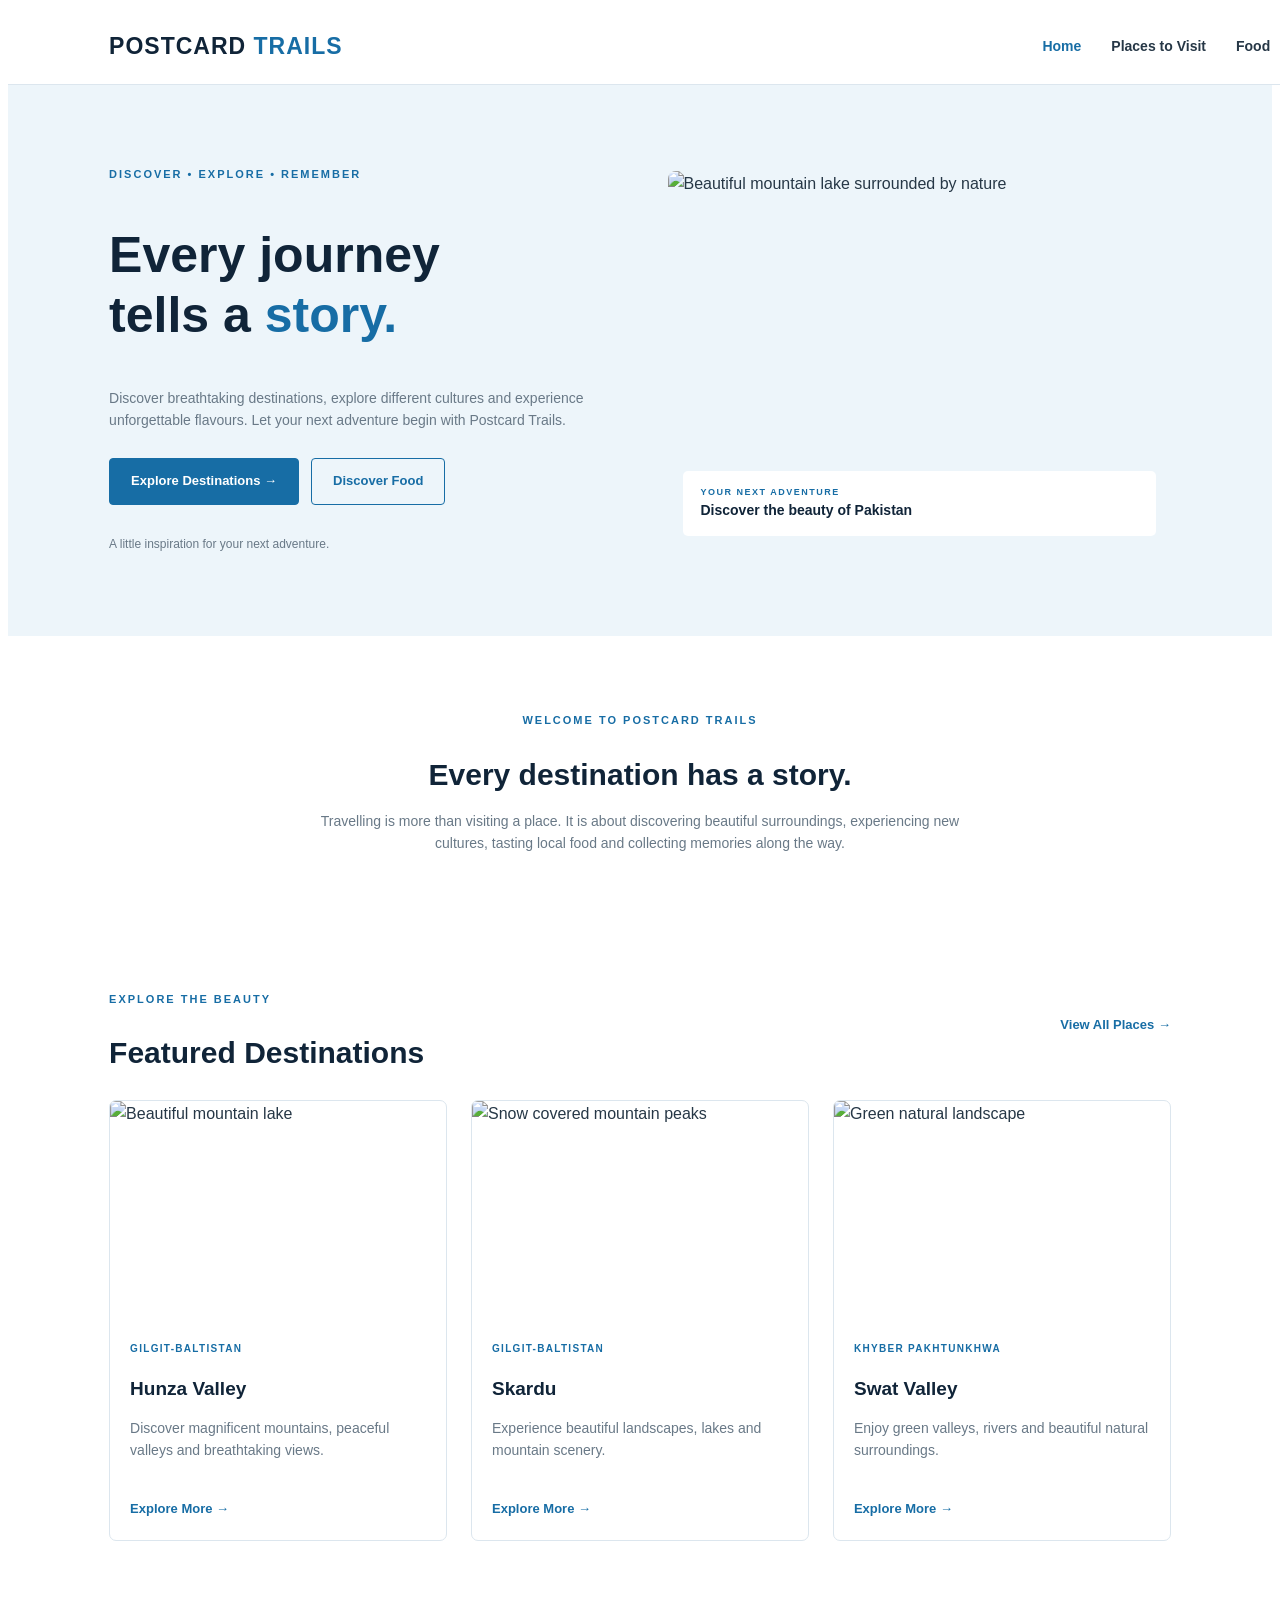
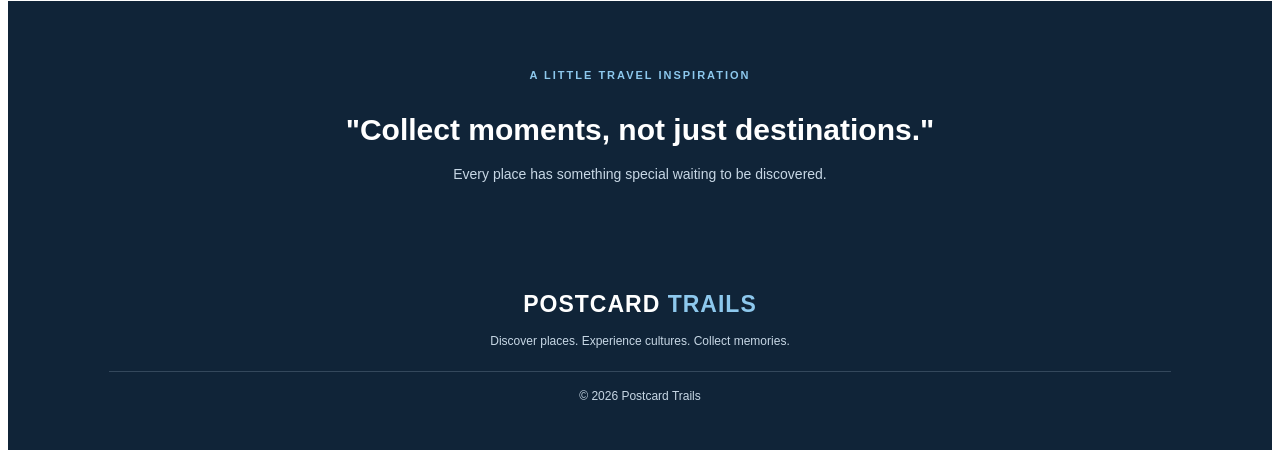
==== commit d9e33a23: "added things for all three pages" ====
--- a/index.html
+++ b/index.html
@@ -1,23 +1,30 @@
-<!--Hanniya Rehan 26i-3185 D -->
 
 <!DOCTYPE html>
 <html lang="en">
+
 <head>
     <meta charset="UTF-8">
     <meta name="viewport" content="width=device-width, initial-scale=1.0">
+
     <title>Postcard Trails | Home</title>
+
     <link rel="stylesheet" href="style.css">
-    <script src="script.js" defer></script>
 </head>
 
 <body>
 
-    <!-- Navigation -->
+    <!-- Navigation Bar -->
+
     <header class="header">
-        <a href="index.html" class="logo">POSTCARD <span>TRAILS</span></a>
+
+        <a href="index.html" class="logo">
+            POSTCARD <span>TRAILS</span>
+        </a>
 
         <button class="menu-button" id="menuButton"
-                aria-label="Toggle navigation">☰</button>
+                aria-label="Toggle navigation" aria-expanded="false">
+            ☰
+        </button>
 
         <nav class="navigation" id="navigation">
             <a href="index.html" class="active">Home</a>
@@ -25,15 +32,21 @@
             <a href="guide.html#food">Food</a>
             <a href="guide.html#tips">Travel Tips</a>
         </nav>
+
     </header>
 
+
     <main>
 
-        <!-- Welcome Section -->
+        <!-- Hero Section -->
+
         <section class="hero">
 
             <div class="hero-content">
-                <p class="eyebrow">DISCOVER • EXPLORE • REMEMBER</p>
+
+                <p class="eyebrow">
+                    DISCOVER • EXPLORE • REMEMBER
+                </p>
 
                 <h1>
                     Every journey<br>
@@ -48,21 +61,26 @@
                 </p>
 
                 <div class="hero-buttons">
+
                     <a href="places.html" class="button button-primary">
                         Explore Destinations →
                     </a>
 
                     <a href="guide.html#food" class="button button-outline">
-                        Discover Local Food
+                        Discover Food
                     </a>
+
                 </div>
 
                 <p class="hero-note">
                     A little inspiration for your next adventure.
                 </p>
+
             </div>
 
+
             <div class="hero-image">
+
                 <img
                     src="https://images.unsplash.com/photo-1501785888041-af3ef285b470?w=1200"
                     alt="Beautiful mountain lake surrounded by nature">
@@ -71,12 +89,14 @@
                     <span>YOUR NEXT ADVENTURE</span>
                     <strong>Discover the beauty of Pakistan</strong>
                 </div>
+
             </div>
 
         </section>
 
 
         <!-- Introduction -->
+
         <section class="introduction">
 
             <p class="eyebrow">WELCOME TO POSTCARD TRAILS</p>
@@ -94,9 +114,11 @@
 
 
         <!-- Featured Destinations -->
-        <section class="section" id="destinations">
+
+        <section class="section">
 
             <div class="section-heading">
+
                 <div>
                     <p class="eyebrow">EXPLORE THE BEAUTY</p>
                     <h2>Featured Destinations</h2>
@@ -105,17 +127,25 @@
                 <a href="places.html" class="text-link">
                     View All Places →
                 </a>
+
             </div>
 
+
             <div class="destination-grid">
 
+
+                <!-- Destination One -->
+
                 <article class="destination-card">
+
                     <img
                         src="https://images.unsplash.com/photo-1470770841072-f978cf4d019e?w=800"
                         alt="Beautiful mountain lake">
 
                     <div class="card-content">
+
                         <p class="card-label">GILGIT-BALTISTAN</p>
+
                         <h3>Hunza Valley</h3>
 
                         <p>
@@ -126,17 +156,24 @@
                         <a href="places.html" class="text-link">
                             Explore More →
                         </a>
+
                     </div>
+
                 </article>
 
 
+                <!-- Destination Two -->
+
                 <article class="destination-card">
+
                     <img
                         src="https://images.unsplash.com/photo-1464822759023-fed622ff2c3b?w=800"
                         alt="Snow covered mountain peaks">
 
                     <div class="card-content">
+
                         <p class="card-label">GILGIT-BALTISTAN</p>
+
                         <h3>Skardu</h3>
 
                         <p>
@@ -147,17 +184,24 @@
                         <a href="places.html" class="text-link">
                             Explore More →
                         </a>
+
                     </div>
+
                 </article>
 
 
+                <!-- Destination Three -->
+
                 <article class="destination-card">
+
                     <img
                         src="https://images.unsplash.com/photo-1500530855697-b586d89ba3ee?w=800"
                         alt="Green natural landscape">
 
                     <div class="card-content">
+
                         <p class="card-label">KHYBER PAKHTUNKHWA</p>
+
                         <h3>Swat Valley</h3>
 
                         <p>
@@ -168,16 +212,21 @@
                         <a href="places.html" class="text-link">
                             Explore More →
                         </a>
+
                     </div>
+
                 </article>
 
+
             </div>
 
         </section>
 
 
         <!-- Travel Inspiration -->
+
         <section class="quote-section">
+
             <p class="eyebrow">A LITTLE TRAVEL INSPIRATION</p>
 
             <h2>
@@ -187,1168 +236,79 @@
             <p>
                 Every place has something special waiting to be discovered.
             </p>
+
         </section>
 
     </main>
 
 
     <!-- Footer -->
+
     <footer class="footer">
-        <a href="index.html" class="logo">POSTCARD <span>TRAILS</span></a>
-
-        <p>Discover places. Experience cultures. Collect memories.</p>
+
+        <a href="index.html" class="logo">
+            POSTCARD <span>TRAILS</span>
+        </a>
+
+        <p>
+            Discover places. Experience cultures. Collect memories.
+        </p>
 
         <p class="copyright">
             © <span class="current-year"></span> Postcard Trails
         </p>
+
     </footer>
-    
-<!DOCTYPE html>
-<html lang="en">
-<head>
-    <meta charset="UTF-8">
-    <meta name="viewport" content="width=device-width, initial-scale=1.0">
-    <title>Places to Visit | Postcard Trails</title>
-    <link rel="stylesheet" href="style.css">
-    <script src="script.js" defer></script>
-</head>
-
-<body>
-
-    <!-- Navigation -->
-    <header class="header">
-        <a href="index.html" class="logo">POSTCARD <span>TRAILS</span></a>
-
-        <button class="menu-button" id="menuButton"
-                aria-label="Toggle navigation">☰</button>
-
-        <nav class="navigation" id="navigation">
-            <a href="index.html">Home</a>
-            <a href="places.html" class="active">Places to Visit</a>
-            <a href="guide.html#food">Food</a>
-            <a href="guide.html#tips">Travel Tips</a>
-        </nav>
-    </header>
-
-
-    <main>
-
-        <!-- Page Introduction -->
-        <section class="page-banner">
-            <p class="eyebrow">EXPLORE PAKISTAN</p>
-
-            <h1>Places worth <span>discovering.</span></h1>
-
-            <p>
-                From peaceful valleys to magnificent mountains,
-                explore destinations filled with natural beauty
-                and unforgettable experiences.
-            </p>
-        </section>
-
-
-        <!-- Destination Cards -->
-        <section class="section">
-
-            <div class="section-heading">
-                <div>
-                    <p class="eyebrow">EXPLORE NEW PLACES</p>
-                    <h2>Popular Destinations</h2>
-                </div>
-            </div>
-
-            <div class="destination-grid">
-
-                <article class="destination-card">
-                    <img
-                        src="https://images.unsplash.com/photo-1500534623283-312aade485b7?w=800"
-                        alt="Mountain landscape">
-
-                    <div class="card-content">
-                        <p class="card-label">KPK, PAKISTAN</p>
-                        <h3>Naran and Kaghan</h3>
-
-                        <p>
-                            Known for scenic mountain views,
-                            beautiful lakes and peaceful valleys.
-                        </p>
-                    </div>
-                </article>
-
-
-                <article class="destination-card">
-                    <img
-                        src="https://images.unsplash.com/photo-1472396961693-142e6e269027?w=800"
-                        alt="Green valley landscape">
-
-                    <div class="card-content">
-                        <p class="card-label">KPK, PAKISTAN</p>
-                        <h3>Swat Valley</h3>
-
-                        <p>
-                            A beautiful region featuring green
-                            surroundings, rivers and natural scenery.
-                        </p>
-                    </div>
-                </article>
-
-
-                <article class="destination-card">
-                    <img
-                        src="https://images.unsplash.com/photo-1464822759023-fed622ff2c3b?w=800"
-                        alt="Mountain peaks">
-
-                    <div class="card-content">
-                        <p class="card-label">GILGIT-BALTISTAN</p>
-                        <h3>Hunza Valley</h3>
-
-                        <p>
-                            Discover spectacular mountains and
-                            beautiful landscapes.
-                        </p>
-                    </div>
-                </article>
-
-
-                <article class="destination-card">
-                    <img
-                        src="https://images.unsplash.com/photo-1501785888041-af3ef285b470?w=800"
-                        alt="Lake surrounded by mountains">
-
-                    <div class="card-content">
-                        <p class="card-label">GILGIT-BALTISTAN</p>
-                        <h3>Skardu</h3>
-
-                        <p>
-                            A memorable destination featuring
-                            lakes and impressive mountain scenery.
-                        </p>
-                    </div>
-                </article>
-
-            </div>
-
-        </section>
-
-
-        <!-- Destination Information Table -->
-        <section class="table-section" id="destination-table">
-
-            <div class="section-heading">
-                <div>
-                    <p class="eyebrow">PLAN YOUR JOURNEY</p>
-                    <h2>Destination Guide</h2>
-                </div>
-            </div>
-
-            <p class="table-description">
-                A quick overview of some popular travel destinations.
-            </p>
-
-            <div class="table-container">
-
-                <table>
-
-                    <tr>
-                        <th>Destination</th>
-                        <th>Region</th>
-                        <th>Known For</th>
-                        <th>Best Experience</th>
-                    </tr>
-
-                    <tr>
-                        <td>Naran and Kaghan</td>
-                        <td>Khyber Pakhtunkhwa</td>
-                        <td>Lakes and mountains</td>
-                        <td>Nature exploration</td>
-                    </tr>
-
-                    <tr>
-                        <td>Swat Valley</td>
-                        <td>Khyber Pakhtunkhwa</td>
-                        <td>Green valleys</td>
-                        <td>Scenic sightseeing</td>
-                    </tr>
-
-                    <tr>
-                        <td>Hunza Valley</td>
-                        <td>Gilgit-Baltistan</td>
-                        <td>Mountain scenery</td>
-                        <td>Photography</td>
-                    </tr>
-
-                    <tr>
-                        <td>Skardu</td>
-                        <td>Gilgit-Baltistan</td>
-                        <td>Lakes and landscapes</td>
-                        <td>Outdoor exploration</td>
-                    </tr>
-
-                </table>
-
-            </div>
-
-        </section>
-
-
-        <!-- Closing Section -->
-        <section class="page-closing">
-            <h2>Your next postcard is waiting.</h2>
-            <p>Explore more experiences and discover local flavours.</p>
-
-            <a href="guide.html#food" class="button button-primary">
-                Explore Food →
-            </a>
-        </section>
-
-    </main>
-
-
-    <!-- Footer -->
-    <footer class="footer">
-        <a href="index.html" class="logo">POSTCARD <span>TRAILS</span></a>
-
-        <p>Discover places. Experience cultures. Collect memories.</p>
-
-        <p class="copyright">
-            © <span class="current-year"></span> Postcard Trails
-        </p>
-    </footer>
+
+
+    <!-- JavaScript -->
+
+    <script>
+
+        // Navigation Menu
+
+        const menuButton = document.getElementById("menuButton");
+        const navigation = document.getElementById("navigation");
+
+        if (menuButton && navigation) {
+
+            menuButton.addEventListener("click", function() {
+
+                navigation.classList.toggle("show");
+
+                const isOpen = navigation.classList.contains("show");
+
+                menuButton.innerHTML = isOpen ? "✕" : "☰";
+
+                menuButton.setAttribute("aria-expanded", isOpen);
+
+            });
+
+            const navLinks = navigation.querySelectorAll("a");
+
+            navLinks.forEach(function(link) {
+
+                link.addEventListener("click", function() {
+
+                    navigation.classList.remove("show");
+
+                    menuButton.innerHTML = "☰";
+
+                    menuButton.setAttribute("aria-expanded", "false");
+
+                });
+
+            });
+
+        }
+
+
+        // Automatic Copyright Year
+
+        document.querySelector(".current-year").textContent =
+            new Date().getFullYear();
+
+    </script>
 
 </body>
 </html>
-
-<!DOCTYPE html>
-<html lang="en">
-<head>
-    <meta charset="UTF-8">
-    <meta name="viewport" content="width=device-width, initial-scale=1.0">
-    <title>Places to Visit | Postcard Trails</title>
-    <link rel="stylesheet" href="style.css">
-    <script src="script.js" defer></script>
-</head>
-
-<body>
-
-    <!-- Navigation -->
-    <header class="header">
-        <a href="index.html" class="logo">POSTCARD <span>TRAILS</span></a>
-
-        <button class="menu-button" id="menuButton"
-                aria-label="Toggle navigation">☰</button>
-
-        <nav class="navigation" id="navigation">
-            <a href="index.html">Home</a>
-            <a href="places.html" class="active">Places to Visit</a>
-            <a href="guide.html#food">Food</a>
-            <a href="guide.html#tips">Travel Tips</a>
-        </nav>
-    </header>
-
-
-    <main>
-
-        <!-- Page Introduction -->
-        <section class="page-banner">
-            <p class="eyebrow">EXPLORE PAKISTAN</p>
-
-            <h1>Places worth <span>discovering.</span></h1>
-
-            <p>
-                From peaceful valleys to magnificent mountains,
-                explore destinations filled with natural beauty
-                and unforgettable experiences.
-            </p>
-        </section>
-
-
-        <!-- Destination Cards -->
-        <section class="section">
-
-            <div class="section-heading">
-                <div>
-                    <p class="eyebrow">EXPLORE NEW PLACES</p>
-                    <h2>Popular Destinations</h2>
-                </div>
-            </div>
-
-            <div class="destination-grid">
-
-                <article class="destination-card">
-                    <img
-                        src="https://images.unsplash.com/photo-1500534623283-312aade485b7?w=800"
-                        alt="Mountain landscape">
-
-                    <div class="card-content">
-                        <p class="card-label">KPK, PAKISTAN</p>
-                        <h3>Naran and Kaghan</h3>
-
-                        <p>
-                            Known for scenic mountain views,
-                            beautiful lakes and peaceful valleys.
-                        </p>
-                    </div>
-                </article>
-
-
-                <article class="destination-card">
-                    <img
-                        src="https://images.unsplash.com/photo-1472396961693-142e6e269027?w=800"
-                        alt="Green valley landscape">
-
-                    <div class="card-content">
-                        <p class="card-label">KPK, PAKISTAN</p>
-                        <h3>Swat Valley</h3>
-
-                        <p>
-                            A beautiful region featuring green
-                            surroundings, rivers and natural scenery.
-                        </p>
-                    </div>
-                </article>
-
-
-                <article class="destination-card">
-                    <img
-                        src="https://images.unsplash.com/photo-1464822759023-fed622ff2c3b?w=800"
-                        alt="Mountain peaks">
-
-                    <div class="card-content">
-                        <p class="card-label">GILGIT-BALTISTAN</p>
-                        <h3>Hunza Valley</h3>
-
-                        <p>
-                            Discover spectacular mountains and
-                            beautiful landscapes.
-                        </p>
-                    </div>
-                </article>
-
-
-                <article class="destination-card">
-                    <img
-                        src="https://images.unsplash.com/photo-1501785888041-af3ef285b470?w=800"
-                        alt="Lake surrounded by mountains">
-
-                    <div class="card-content">
-                        <p class="card-label">GILGIT-BALTISTAN</p>
-                        <h3>Skardu</h3>
-
-                        <p>
-                            A memorable destination featuring
-                            lakes and impressive mountain scenery.
-                        </p>
-                    </div>
-                </article>
-
-            </div>
-
-        </section>
-
-
-        <!-- Destination Information Table -->
-        <section class="table-section" id="destination-table">
-
-            <div class="section-heading">
-                <div>
-                    <p class="eyebrow">PLAN YOUR JOURNEY</p>
-                    <h2>Destination Guide</h2>
-                </div>
-            </div>
-
-            <p class="table-description">
-                A quick overview of some popular travel destinations.
-            </p>
-
-            <div class="table-container">
-
-                <table>
-
-                    <tr>
-                        <th>Destination</th>
-                        <th>Region</th>
-                        <th>Known For</th>
-                        <th>Best Experience</th>
-                    </tr>
-
-                    <tr>
-                        <td>Naran and Kaghan</td>
-                        <td>Khyber Pakhtunkhwa</td>
-                        <td>Lakes and mountains</td>
-                        <td>Nature exploration</td>
-                    </tr>
-
-                    <tr>
-                        <td>Swat Valley</td>
-                        <td>Khyber Pakhtunkhwa</td>
-                        <td>Green valleys</td>
-                        <td>Scenic sightseeing</td>
-                    </tr>
-
-                    <tr>
-                        <td>Hunza Valley</td>
-                        <td>Gilgit-Baltistan</td>
-                        <td>Mountain scenery</td>
-                        <td>Photography</td>
-                    </tr>
-
-                    <tr>
-                        <td>Skardu</td>
-                        <td>Gilgit-Baltistan</td>
-                        <td>Lakes and landscapes</td>
-                        <td>Outdoor exploration</td>
-                    </tr>
-
-                </table>
-
-            </div>
-
-        </section>
-
-
-        <!-- Closing Section -->
-        <section class="page-closing">
-            <h2>Your next postcard is waiting.</h2>
-            <p>Explore more experiences and discover local flavours.</p>
-
-            <a href="guide.html#food" class="button button-primary">
-                Explore Food →
-            </a>
-        </section>
-
-    </main>
-
-
-    <!-- Footer -->
-    <footer class="footer">
-        <a href="index.html" class="logo">POSTCARD <span>TRAILS</span></a>
-
-        <p>Discover places. Experience cultures. Collect memories.</p>
-
-        <p class="copyright">
-            © <span class="current-year"></span> Postcard Trails
-        </p>
-    </footer>
-
-</body>
-</html>
-
-<!DOCTYPE html>
-<html lang="en">
-<head>
-    <meta charset="UTF-8">
-    <meta name="viewport" content="width=device-width, initial-scale=1.0">
-    <title>Food and Travel Tips | Postcard Trails</title>
-    <link rel="stylesheet" href="style.css">
-    <script src="script.js" defer></script>
-</head>
-
-<body>
-
-    <!-- Navigation -->
-    <header class="header">
-        <a href="index.html" class="logo">POSTCARD <span>TRAILS</span></a>
-
-        <button class="menu-button" id="menuButton"
-                aria-label="Toggle navigation">☰</button>
-
-        <nav class="navigation" id="navigation">
-            <a href="index.html">Home</a>
-            <a href="places.html">Places to Visit</a>
-            <a href="#food">Food</a>
-            <a href="#tips">Travel Tips</a>
-        </nav>
-    </header>
-
-
-    <main>
-
-        <!-- Page Banner -->
-        <section class="page-banner">
-            <p class="eyebrow">EXPERIENCE MORE</p>
-
-            <h1>Discover the flavours and <span>journey.</span></h1>
-
-            <p>
-                Explore traditional Pakistani food and learn
-                useful tips to make your next journey enjoyable.
-            </p>
-        </section>
-
-
-        <!-- FOOD SECTION -->
-        <section class="section" id="food">
-
-            <div class="section-heading">
-                <div>
-                    <p class="eyebrow">TASTE THE JOURNEY</p>
-                    <h2>Traditional Food Experiences</h2>
-                </div>
-            </div>
-
-
-            <div class="food-grid">
-
-                <article class="food-card">
-                    <div class="food-symbol">🍢</div>
-
-                    <div>
-                        <h3>Chapli Kebab</h3>
-                        <p>
-                            A famous Pashtun speciality known
-                            for its rich spices and flavour.
-                        </p>
-                    </div>
-                </article>
-
-
-                <article class="food-card">
-                    <div class="food-symbol">🍗</div>
-
-                    <div>
-                        <h3>Sajji</h3>
-                        <p>
-                            A traditional regional dish
-                            prepared using distinctive cooking methods.
-                        </p>
-                    </div>
-                </article>
-
-
-                <article class="food-card">
-                    <div class="food-symbol">🍚</div>
-
-                    <div>
-                        <h3>Traditional Rice Dishes</h3>
-                        <p>
-                            Enjoy regional rice dishes and
-                            discover local cooking traditions.
-                        </p>
-                    </div>
-                </article>
-
-
-                <article class="food-card">
-                    <div class="food-symbol">☕</div>
-
-                    <div>
-                        <h3>Kashmiri Chai</h3>
-                        <p>
-                            A traditional pink tea enjoyed
-                            for its distinctive colour and taste.
-                        </p>
-                    </div>
-                </article>
-
-            </div>
-
-
-            <!-- Food Information Table -->
-            <div class="food-table-section">
-
-                <p class="eyebrow">EXPLORE LOCAL FLAVOURS</p>
-                <h2>Food Guide</h2>
-
-                <div class="table-container">
-
-                    <table>
-
-                        <tr>
-                            <th>Food</th>
-                            <th>Associated Region</th>
-                            <th>Category</th>
-                        </tr>
-
-                        <tr>
-                            <td>Chapli Kebab</td>
-                            <td>Khyber Pakhtunkhwa</td>
-                            <td>Main Dish</td>
-                        </tr>
-
-                        <tr>
-                            <td>Sajji</td>
-                            <td>Balochistan</td>
-                            <td>Main Dish</td>
-                        </tr>
-
-                        <tr>
-                            <td>Kashmiri Chai</td>
-                            <td>Kashmir</td>
-                            <td>Beverage</td>
-                        </tr>
-
-                        <tr>
-                            <td>Traditional Rice Dishes</td>
-                            <td>Different regions</td>
-                            <td>Main Dish</td>
-                        </tr>
-
-                    </table>
-
-                </div>
-
-            </div>
-
-        </section>
-
-
-        <!-- TRAVEL TIPS SECTION -->
-        <section class="tips-section" id="tips">
-
-            <div class="section-heading">
-                <div>
-                    <p class="eyebrow">TRAVEL SMARTER</p>
-                    <h2>Useful Travel Tips</h2>
-                </div>
-            </div>
-
-
-            <div class="tips-grid">
-
-                <article class="tip-card">
-                    <div class="tip-symbol">🎒</div>
-                    <h3>Pack Smartly</h3>
-                    <p>
-                        Carry necessary clothes, comfortable shoes
-                        and essential belongings.
-                    </p>
-                </article>
-
-
-                <article class="tip-card">
-                    <div class="tip-symbol">📍</div>
-                    <h3>Plan Your Route</h3>
-                    <p>
-                        Research your destination and check
-                        your route before travelling.
-                    </p>
-                </article>
-
-
-                <article class="tip-card">
-                    <div class="tip-symbol">🌤️</div>
-                    <h3>Check the Weather</h3>
-                    <p>
-                        Check the weather forecast and pack
-                        suitable clothing.
-                    </p>
-                </article>
-
-
-                <article class="tip-card">
-                    <div class="tip-symbol">💧</div>
-                    <h3>Stay Hydrated</h3>
-                    <p>
-                        Carry drinking water and take breaks
-                        during long journeys.
-                    </p>
-                </article>
-
-
-                <article class="tip-card">
-                    <div class="tip-symbol">📷</div>
-                    <h3>Capture Memories</h3>
-                    <p>
-                        Photograph beautiful places and
-                        preserve your travel experiences.
-                    </p>
-                </article>
-
-
-                <article class="tip-card">
-                    <div class="tip-symbol">🌿</div>
-                    <h3>Respect Nature</h3>
-                    <p>
-                        Keep destinations clean and respect
-                        the environment and local culture.
-                    </p>
-                </article>
-
-            </div>
-
-        </section>
-
-
-        <!-- INTERACTIVE CHECKLIST -->
-        <section class="checklist-section">
-
-            <div class="checklist-content">
-
-                <p class="eyebrow">BEFORE YOU LEAVE</p>
-                <h2>Your Travel Checklist</h2>
-
-                <p>
-                    Tick the items as you prepare for your
-                    next adventure.
-                </p>
-
-
-                <div class="checklist">
-
-                    <label>
-                        <input type="checkbox" class="travel-check">
-                        Identity documents
-                    </label>
-
-                    <label>
-                        <input type="checkbox" class="travel-check">
-                        Clothes and comfortable shoes
-                    </label>
-
-                    <label>
-                        <input type="checkbox" class="travel-check">
-                        Phone and charger
-                    </label>
-
-                    <label>
-                        <input type="checkbox" class="travel-check">
-                        Medicines and first-aid essentials
-                    </label>
-
-                    <label>
-                        <input type="checkbox" class="travel-check">
-                        Drinking water
-                    </label>
-
-                    <label>
-                        <input type="checkbox" class="travel-check">
-                        Camera
-                    </label>
-
-                </div>
-
-                <p id="checklistProgress" class="progress-message">
-                    0 of 6 items completed.
-                </p>
-
-            </div>
-
-        </section>
-
-    </main>
-
-
-    <!-- Footer -->
-    <footer class="footer">
-        <a href="index.html" class="logo">POSTCARD <span>TRAILS</span></a>
-
-        <p>Discover places. Experience cultures. Collect memories.</p>
-
-        <p class="copyright">
-            © <span class="current-year"></span> Postcard Trails
-        </p>
-    </footer>
-
-</body>
-</html>
-    
-<!DOCTYPE html>
-<html lang="en">
-<head>
-    <meta charset="UTF-8">
-    <meta name="viewport" content="width=device-width, initial-scale=1.0">
-    <title>Food and Travel Tips | Postcard Trails</title>
-    <link rel="stylesheet" href="style.css">
-    <script src="script.js" defer></script>
-</head>
-
-<body>
-
-    <!-- Navigation -->
-    <header class="header">
-        <a href="index.html" class="logo">POSTCARD <span>TRAILS</span></a>
-
-        <button class="menu-button" id="menuButton"
-                aria-label="Toggle navigation">☰</button>
-
-        <nav class="navigation" id="navigation">
-            <a href="index.html">Home</a>
-            <a href="places.html">Places to Visit</a>
-            <a href="#food">Food</a>
-            <a href="#tips">Travel Tips</a>
-        </nav>
-    </header>
-
-
-    <main>
-
-        <!-- Page Banner -->
-        <section class="page-banner">
-            <p class="eyebrow">EXPERIENCE MORE</p>
-
-            <h1>Discover the flavours and <span>journey.</span></h1>
-
-            <p>
-                Explore traditional Pakistani food and learn
-                useful tips to make your next journey enjoyable.
-            </p>
-        </section>
-
-
-        <!-- FOOD SECTION -->
-        <section class="section" id="food">
-
-            <div class="section-heading">
-                <div>
-                    <p class="eyebrow">TASTE THE JOURNEY</p>
-                    <h2>Traditional Food Experiences</h2>
-                </div>
-            </div>
-
-
-            <div class="food-grid">
-
-                <article class="food-card">
-                    <div class="food-symbol">🍢</div>
-
-                    <div>
-                        <h3>Chapli Kebab</h3>
-                        <p>
-                            A famous Pashtun speciality known
-                            for its rich spices and flavour.
-                        </p>
-                    </div>
-                </article>
-
-
-                <article class="food-card">
-                    <div class="food-symbol">🍗</div>
-
-                    <div>
-                        <h3>Sajji</h3>
-                        <p>
-                            A traditional regional dish
-                            prepared using distinctive cooking methods.
-                        </p>
-                    </div>
-                </article>
-
-
-                <article class="food-card">
-                    <div class="food-symbol">🍚</div>
-
-                    <div>
-                        <h3>Traditional Rice Dishes</h3>
-                        <p>
-                            Enjoy regional rice dishes and
-                            discover local cooking traditions.
-                        </p>
-                    </div>
-                </article>
-
-
-                <article class="food-card">
-                    <div class="food-symbol">☕</div>
-
-                    <div>
-                        <h3>Kashmiri Chai</h3>
-                        <p>
-                            A traditional pink tea enjoyed
-                            for its distinctive colour and taste.
-                        </p>
-                    </div>
-                </article>
-
-            </div>
-
-
-            <!-- Food Information Table -->
-            <div class="food-table-section">
-
-                <p class="eyebrow">EXPLORE LOCAL FLAVOURS</p>
-                <h2>Food Guide</h2>
-
-                <div class="table-container">
-
-                    <table>
-
-                        <tr>
-                            <th>Food</th>
-                            <th>Associated Region</th>
-                            <th>Category</th>
-                        </tr>
-
-                        <tr>
-                            <td>Chapli Kebab</td>
-                            <td>Khyber Pakhtunkhwa</td>
-                            <td>Main Dish</td>
-                        </tr>
-
-                        <tr>
-                            <td>Sajji</td>
-                            <td>Balochistan</td>
-                            <td>Main Dish</td>
-                        </tr>
-
-                        <tr>
-                            <td>Kashmiri Chai</td>
-                            <td>Kashmir</td>
-                            <td>Beverage</td>
-                        </tr>
-
-                        <tr>
-                            <td>Traditional Rice Dishes</td>
-                            <td>Different regions</td>
-                            <td>Main Dish</td>
-                        </tr>
-
-                    </table>
-
-                </div>
-
-            </div>
-
-        </section>
-
-
-        <!-- TRAVEL TIPS SECTION -->
-        <section class="tips-section" id="tips">
-
-            <div class="section-heading">
-                <div>
-                    <p class="eyebrow">TRAVEL SMARTER</p>
-                    <h2>Useful Travel Tips</h2>
-                </div>
-            </div>
-
-
-            <div class="tips-grid">
-
-                <article class="tip-card">
-                    <div class="tip-symbol">🎒</div>
-                    <h3>Pack Smartly</h3>
-                    <p>
-                        Carry necessary clothes, comfortable shoes
-                        and essential belongings.
-                    </p>
-                </article>
-
-
-                <article class="tip-card">
-                    <div class="tip-symbol">📍</div>
-                    <h3>Plan Your Route</h3>
-                    <p>
-                        Research your destination and check
-                        your route before travelling.
-                    </p>
-                </article>
-
-
-                <article class="tip-card">
-                    <div class="tip-symbol">🌤️</div>
-                    <h3>Check the Weather</h3>
-                    <p>
-                        Check the weather forecast and pack
-                        suitable clothing.
-                    </p>
-                </article>
-
-
-                <article class="tip-card">
-                    <div class="tip-symbol">💧</div>
-                    <h3>Stay Hydrated</h3>
-                    <p>
-                        Carry drinking water and take breaks
-                        during long journeys.
-                    </p>
-                </article>
-
-
-                <article class="tip-card">
-                    <div class="tip-symbol">📷</div>
-                    <h3>Capture Memories</h3>
-                    <p>
-                        Photograph beautiful places and
-                        preserve your travel experiences.
-                    </p>
-                </article>
-
-
-                <article class="tip-card">
-                    <div class="tip-symbol">🌿</div>
-                    <h3>Respect Nature</h3>
-                    <p>
-                        Keep destinations clean and respect
-                        the environment and local culture.
-                    </p>
-                </article>
-
-            </div>
-
-        </section>
-
-
-        <!-- INTERACTIVE CHECKLIST -->
-        <section class="checklist-section">
-
-            <div class="checklist-content">
-
-                <p class="eyebrow">BEFORE YOU LEAVE</p>
-                <h2>Your Travel Checklist</h2>
-
-                <p>
-                    Tick the items as you prepare for your
-                    next adventure.
-                </p>
-
-
-                <div class="checklist">
-
-                    <label>
-                        <input type="checkbox" class="travel-check">
-                        Identity documents
-                    </label>
-
-                    <label>
-                        <input type="checkbox" class="travel-check">
-                        Clothes and comfortable shoes
-                    </label>
-
-                    <label>
-                        <input type="checkbox" class="travel-check">
-                        Phone and charger
-                    </label>
-
-                    <label>
-                        <input type="checkbox" class="travel-check">
-                        Medicines and first-aid essentials
-                    </label>
-
-                    <label>
-                        <input type="checkbox" class="travel-check">
-                        Drinking water
-                    </label>
-
-                    <label>
-                        <input type="checkbox" class="travel-check">
-                        Camera
-                    </label>
-
-                </div>
-
-                <p id="checklistProgress" class="progress-message">
-                    0 of 6 items completed.
-                </p>
-
-            </div>
-
-        </section>
-
-    </main>
-
-
-    <!-- Footer -->
-    <footer class="footer">
-        <a href="index.html" class="logo">POSTCARD <span>TRAILS</span></a>
-
-        <p>Discover places. Experience cultures. Collect memories.</p>
-
-        <p class="copyright">
-            © <span class="current-year"></span> Postcard Trails
-        </p>
-    </footer>
-
-</body>
-</html>
-
-<script>
-
-// 1. Navigation Menu
-
-const menuButton = document.getElementById("menuButton");
-const navigation = document.getElementById("navigation");
-
-if (menuButton && navigation) {
-
-    menuButton.addEventListener("click", function() {
-
-        navigation.classList.toggle("show");
-
-        if (navigation.classList.contains("show")) {
-            menuButton.innerHTML = "✕";
-            menuButton.setAttribute("aria-expanded", "true");
-        }
-        else {
-            menuButton.innerHTML = "☰";
-            menuButton.setAttribute("aria-expanded", "false");
-        }
-
-    });
-
-    // Close menu after selecting a page
-
-    const navLinks = navigation.querySelectorAll("a");
-
-    navLinks.forEach(function(link) {
-
-        link.addEventListener("click", function() {
-
-            navigation.classList.remove("show");
-            menuButton.innerHTML = "☰";
-            menuButton.setAttribute("aria-expanded", "false");
-
-        });
-
-    });
-
-}
-
-
-// 2. Display Current Year Automatically
-
-const yearElements = document.querySelectorAll(".current-year");
-
-yearElements.forEach(function(element) {
-
-    element.innerHTML = new Date().getFullYear();
-
-});
-
-
-// 3. Travel Checklist
-
-const checkboxes = document.querySelectorAll(".travel-check");
-
-const progress = document.getElementById("checklistProgress");
-
-function updateProgress() {
-
-    if (progress) {
-
-        let completed = 0;
-
-        checkboxes.forEach(function(checkbox) {
-
-            if (checkbox.checked) {
-                completed++;
-            }
-
-        });
-
-        progress.innerHTML =
-            completed + " out of " + checkboxes.length +
-            " items completed.";
-
-    }
-
-}
-
-
-// Update progress when a checkbox is selected
-
-checkboxes.forEach(function(checkbox) {
-
-    checkbox.addEventListener("change", updateProgress);
-
-});
-
-
-// Display initial checklist progress
-
-updateProgress();
-
-</script>
-
-
-</body>
-</html>
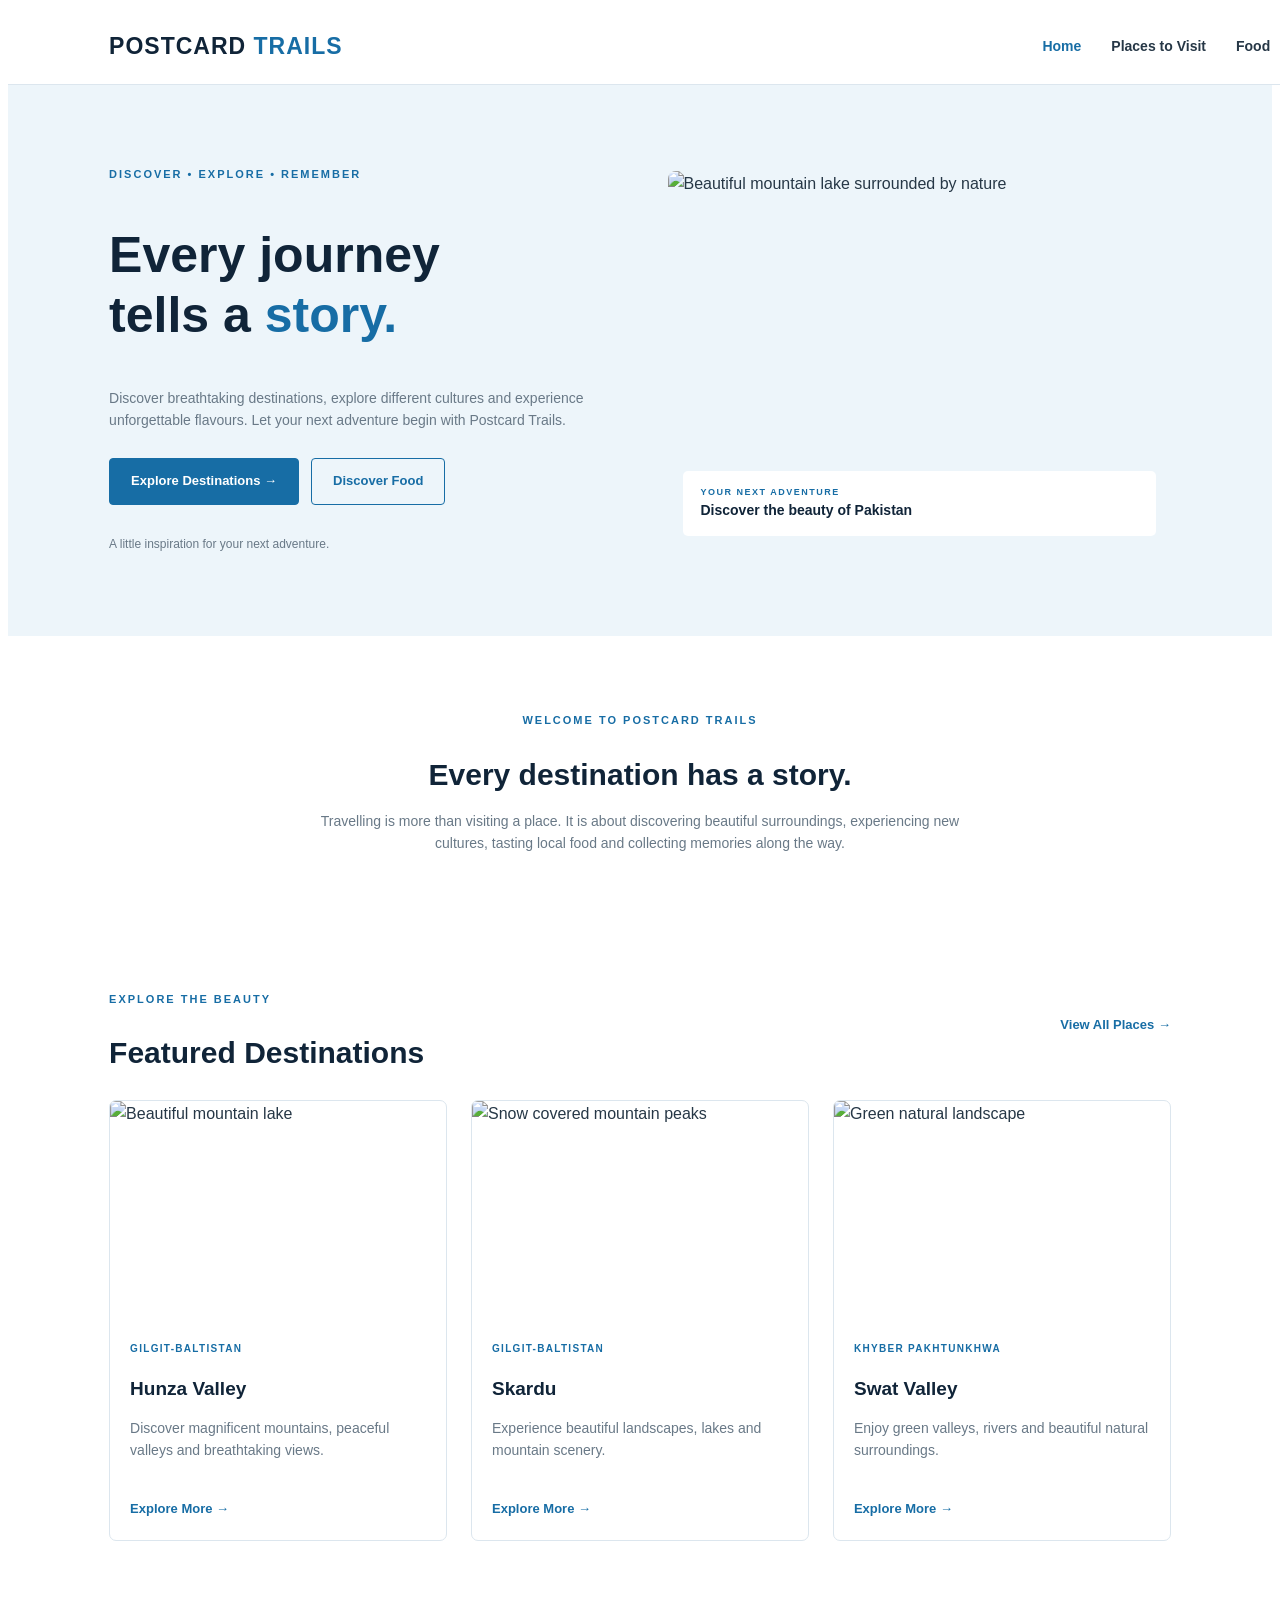
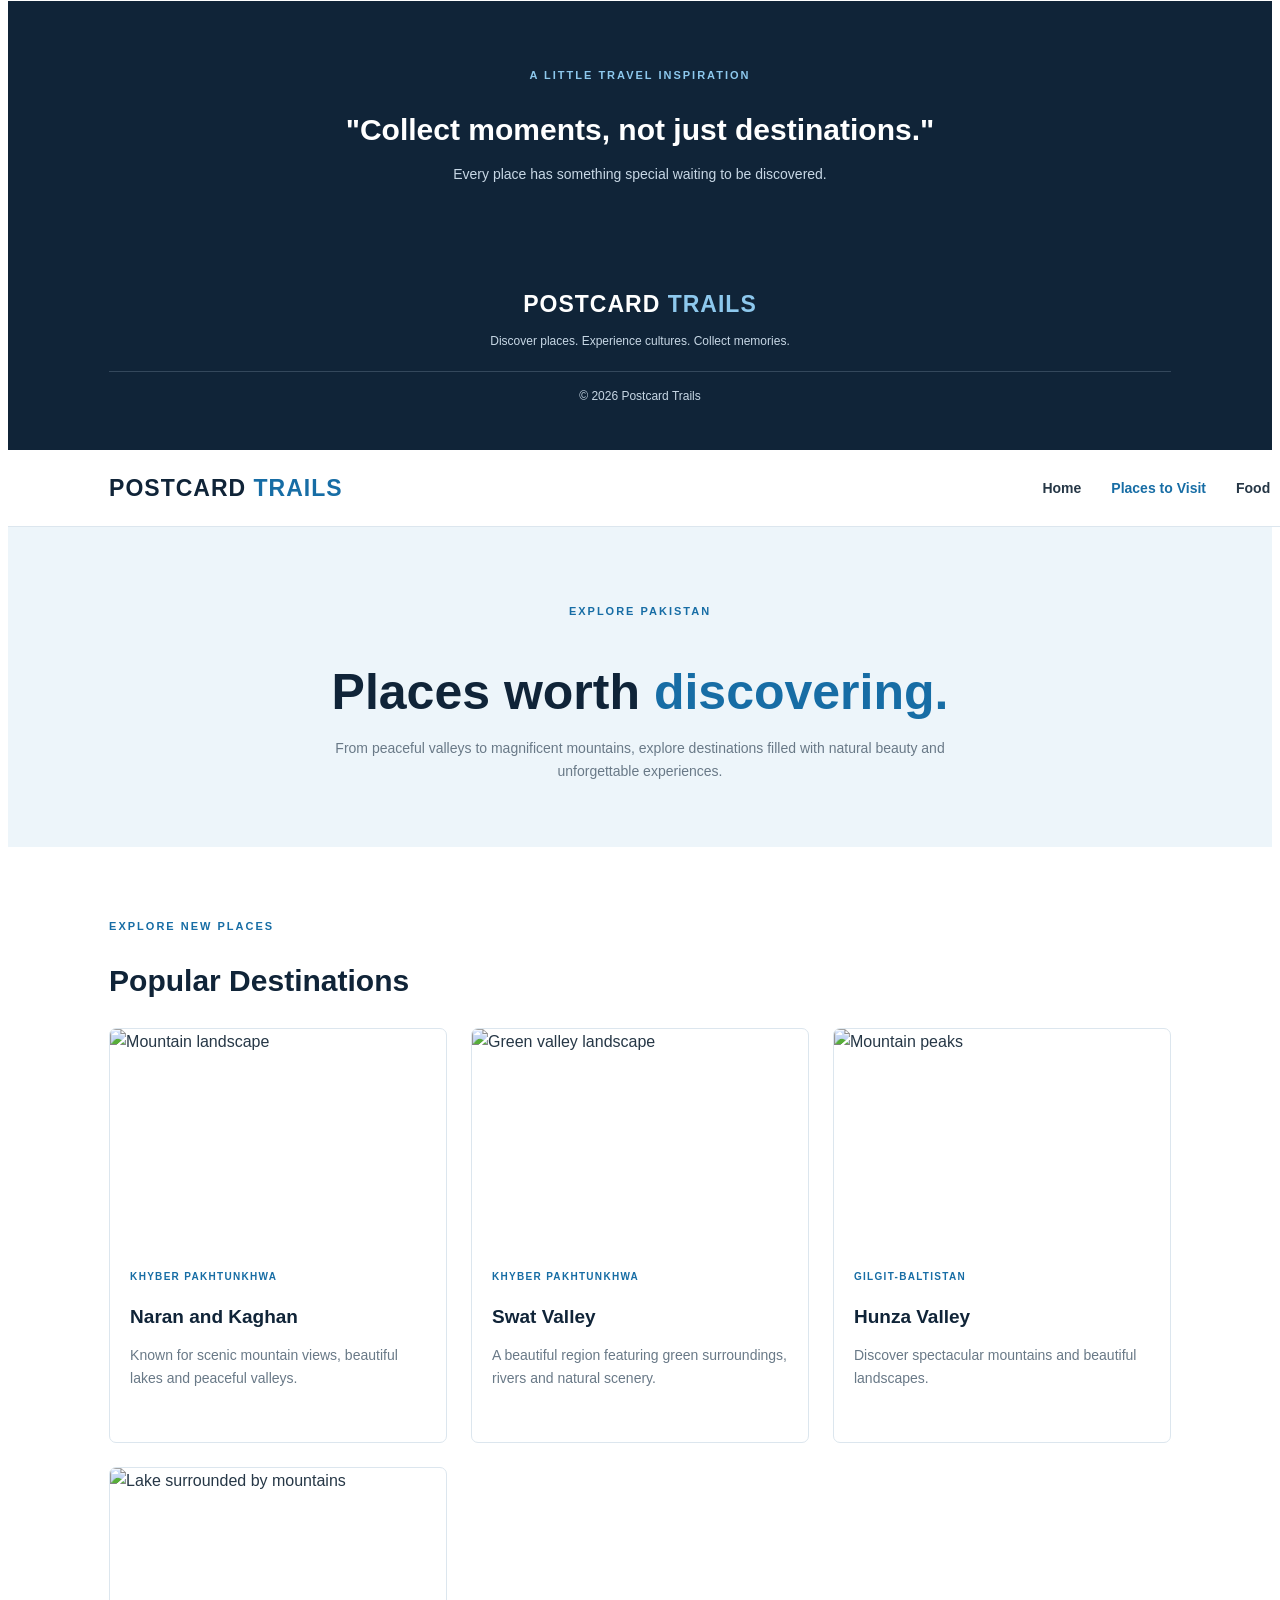
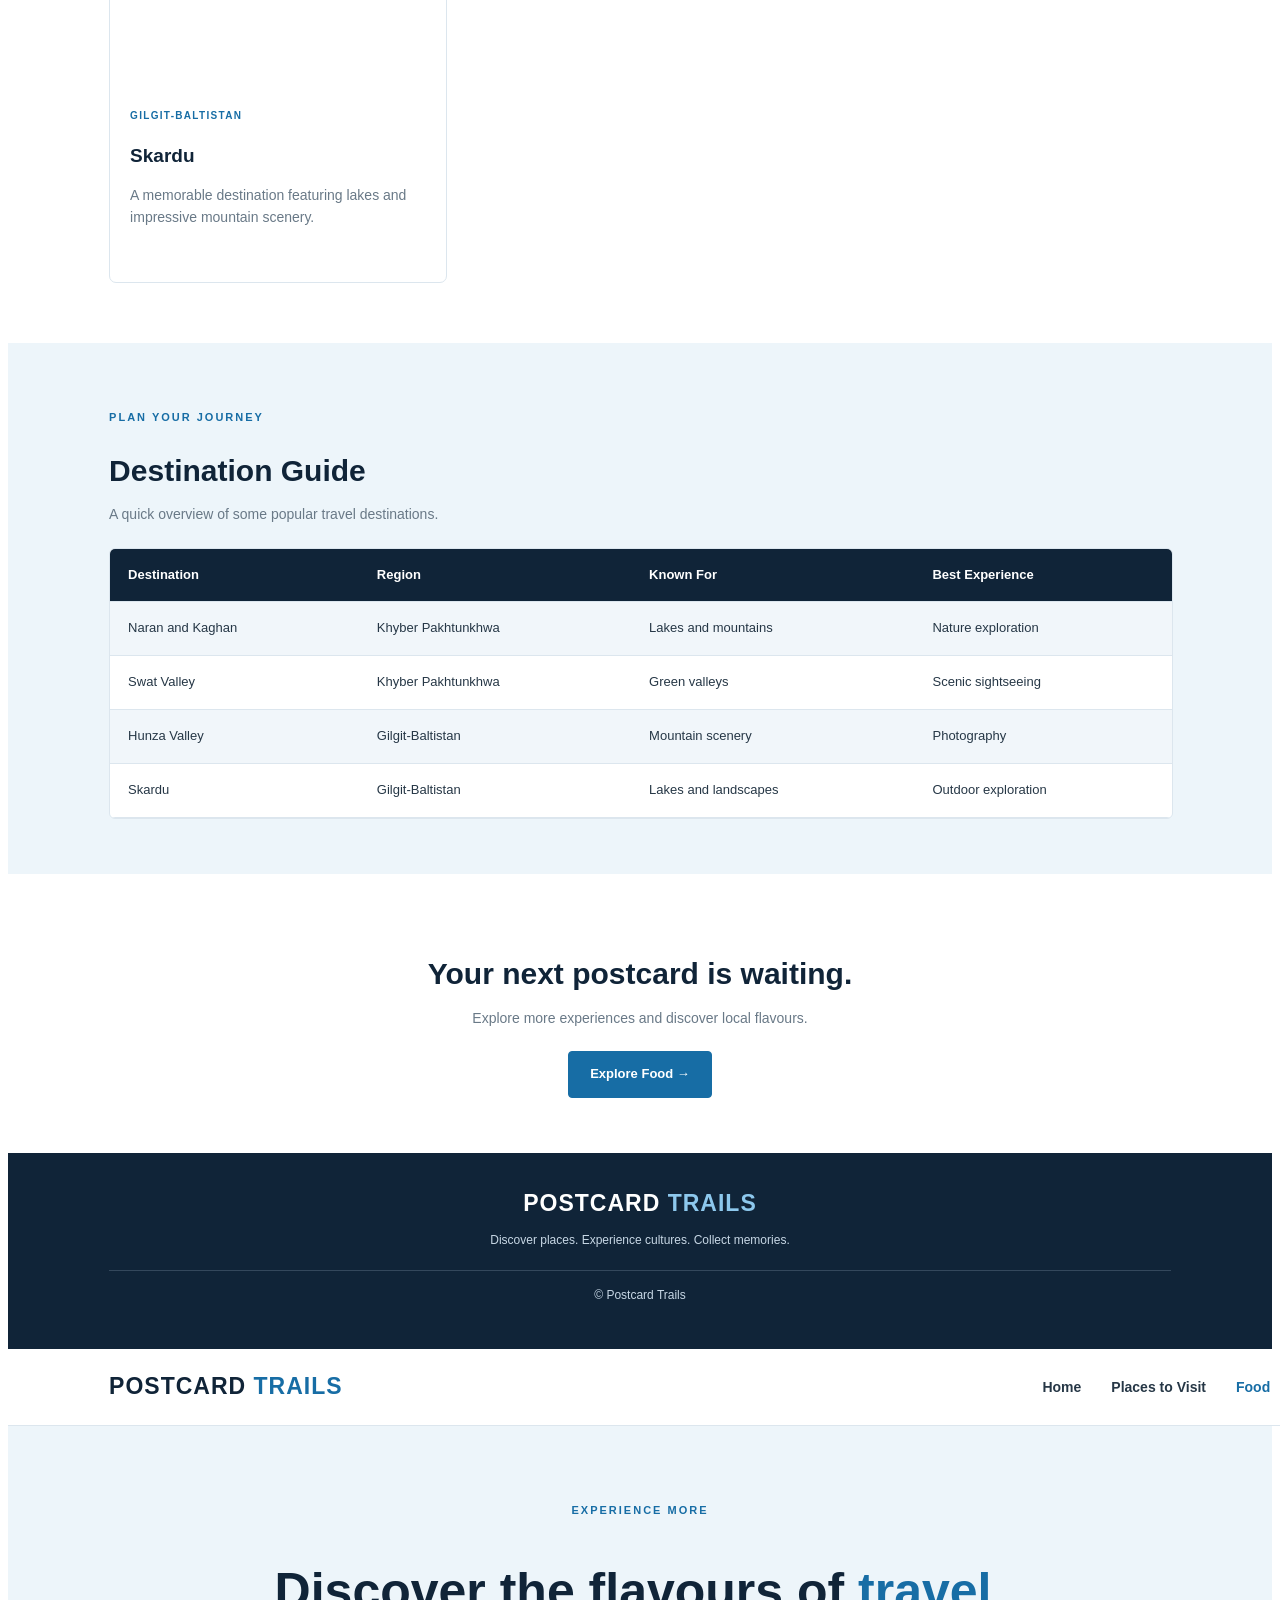
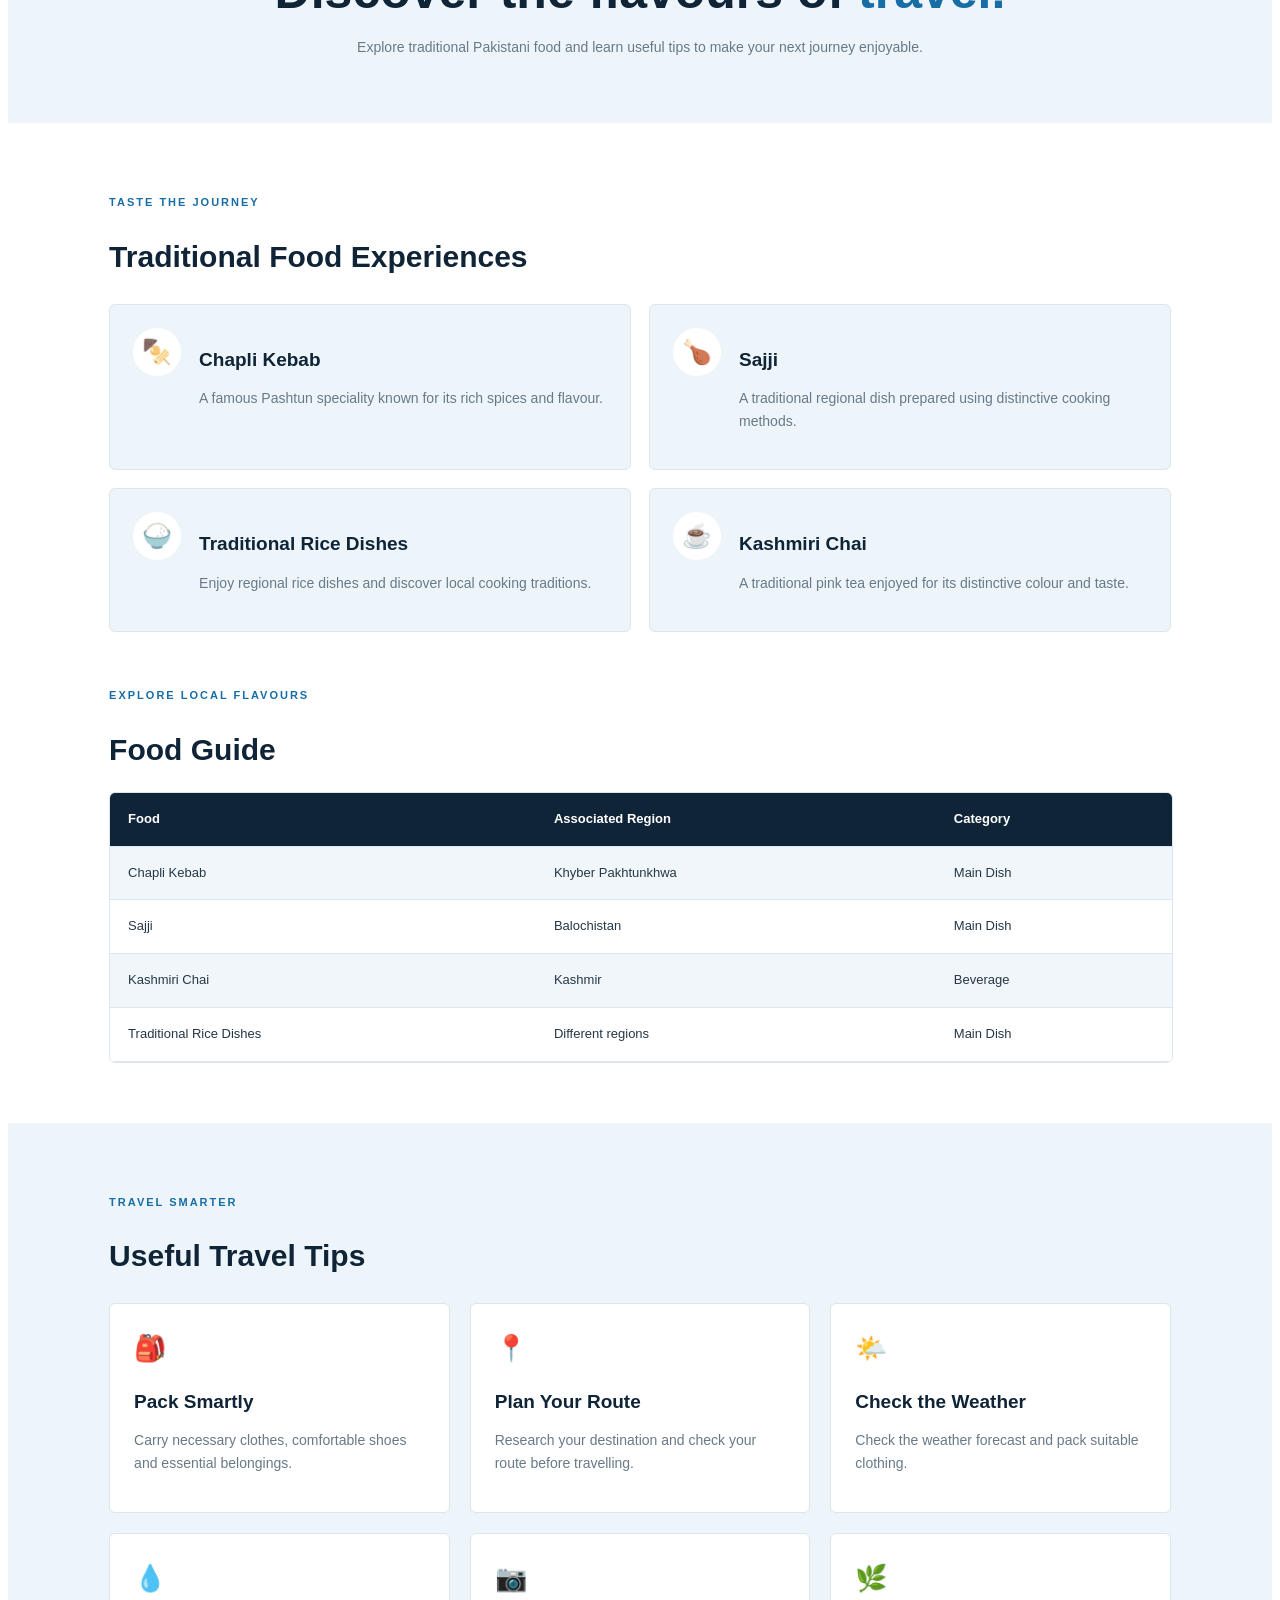
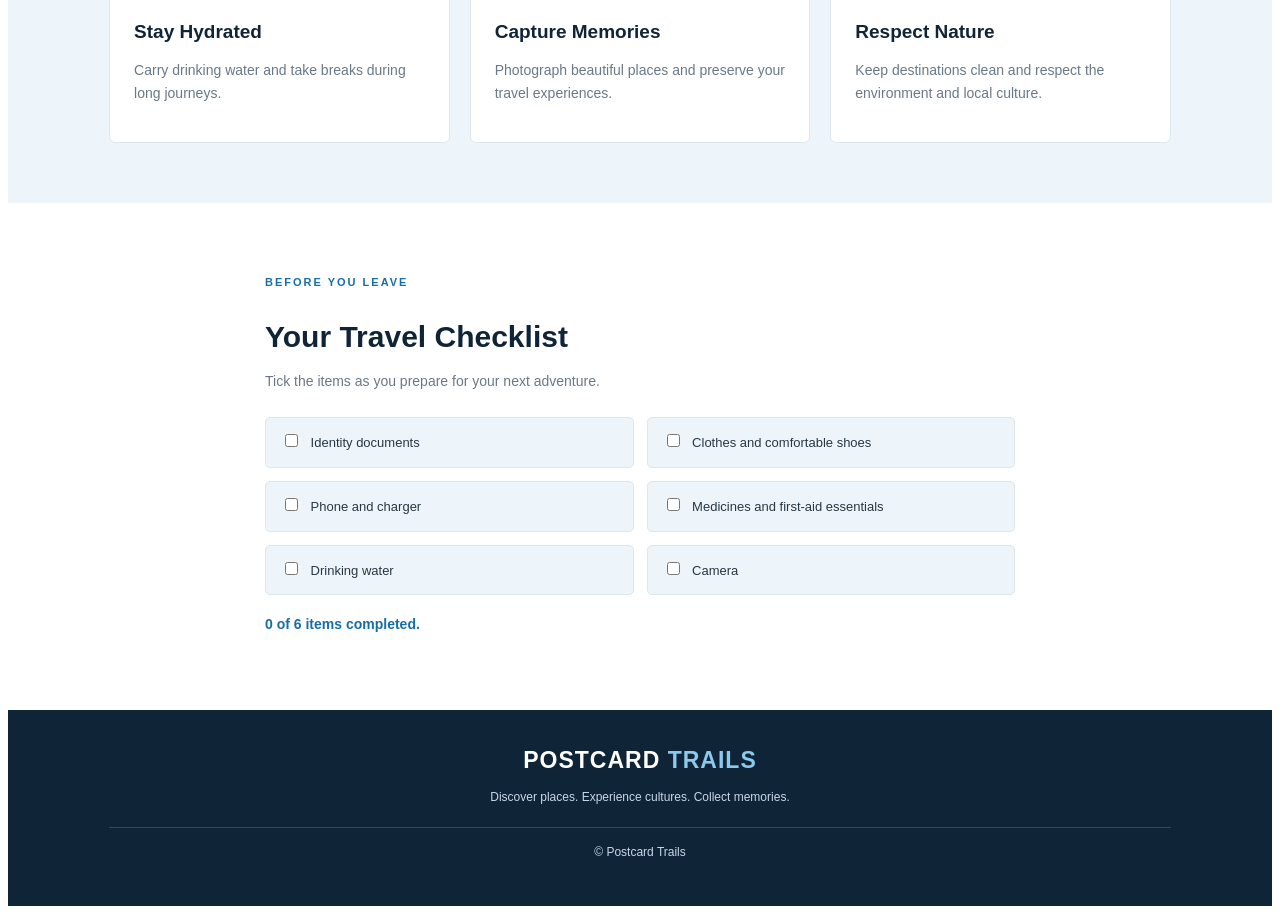
==== commit 04b40ce3: "made the colour theme according to the  prototype and made it look organized" ====
--- a/index.html
+++ b/index.html
@@ -310,5 +310,782 @@
 
     </script>
 
+<!DOCTYPE html>
+<html lang="en">
+
+<head>
+    <meta charset="UTF-8">
+    <meta name="viewport" content="width=device-width, initial-scale=1.0">
+
+    <title>Places to Visit | Postcard Trails</title>
+
+    <link rel="stylesheet" href="style.css">
+</head>
+
+<body>
+
+    <!-- Navigation Bar -->
+
+    <header class="header">
+
+        <a href="index.html" class="logo">
+            POSTCARD <span>TRAILS</span>
+        </a>
+
+        <button class="menu-button" id="menuButton"
+                aria-label="Toggle navigation" aria-expanded="false">
+            ☰
+        </button>
+
+        <nav class="navigation" id="navigation">
+            <a href="index.html">Home</a>
+            <a href="places.html" class="active">Places to Visit</a>
+            <a href="guide.html#food">Food</a>
+            <a href="guide.html#tips">Travel Tips</a>
+        </nav>
+
+    </header>
+
+
+    <main>
+
+        <!-- Page Introduction -->
+
+        <section class="page-banner">
+
+            <p class="eyebrow">EXPLORE PAKISTAN</p>
+
+            <h1>Places worth <span>discovering.</span></h1>
+
+            <p>
+                From peaceful valleys to magnificent mountains,
+                explore destinations filled with natural beauty
+                and unforgettable experiences.
+            </p>
+
+        </section>
+
+
+        <!-- Destination Cards -->
+
+        <section class="section">
+
+            <div class="section-heading">
+
+                <div>
+                    <p class="eyebrow">EXPLORE NEW PLACES</p>
+                    <h2>Popular Destinations</h2>
+                </div>
+
+            </div>
+
+
+            <div class="destination-grid">
+
+
+                <!-- Naran and Kaghan -->
+
+                <article class="destination-card">
+
+                    <img
+                        src="https://images.unsplash.com/photo-1500534623283-312aade485b7?w=800"
+                        alt="Mountain landscape">
+
+                    <div class="card-content">
+
+                        <p class="card-label">KHYBER PAKHTUNKHWA</p>
+
+                        <h3>Naran and Kaghan</h3>
+
+                        <p>
+                            Known for scenic mountain views,
+                            beautiful lakes and peaceful valleys.
+                        </p>
+
+                    </div>
+
+                </article>
+
+
+                <!-- Swat -->
+
+                <article class="destination-card">
+
+                    <img
+                        src="https://images.unsplash.com/photo-1472396961693-142e6e269027?w=800"
+                        alt="Green valley landscape">
+
+                    <div class="card-content">
+
+                        <p class="card-label">KHYBER PAKHTUNKHWA</p>
+
+                        <h3>Swat Valley</h3>
+
+                        <p>
+                            A beautiful region featuring green
+                            surroundings, rivers and natural scenery.
+                        </p>
+
+                    </div>
+
+                </article>
+
+
+                <!-- Hunza -->
+
+                <article class="destination-card">
+
+                    <img
+                        src="https://images.unsplash.com/photo-1464822759023-fed622ff2c3b?w=800"
+                        alt="Mountain peaks">
+
+                    <div class="card-content">
+
+                        <p class="card-label">GILGIT-BALTISTAN</p>
+
+                        <h3>Hunza Valley</h3>
+
+                        <p>
+                            Discover spectacular mountains
+                            and beautiful landscapes.
+                        </p>
+
+                    </div>
+
+                </article>
+
+
+                <!-- Skardu -->
+
+                <article class="destination-card">
+
+                    <img
+                        src="https://images.unsplash.com/photo-1501785888041-af3ef285b470?w=800"
+                        alt="Lake surrounded by mountains">
+
+                    <div class="card-content">
+
+                        <p class="card-label">GILGIT-BALTISTAN</p>
+
+                        <h3>Skardu</h3>
+
+                        <p>
+                            A memorable destination featuring
+                            lakes and impressive mountain scenery.
+                        </p>
+
+                    </div>
+
+                </article>
+
+
+            </div>
+
+        </section>
+
+
+        <!-- Destination Table -->
+
+        <section class="table-section" id="destination-table">
+
+            <p class="eyebrow">PLAN YOUR JOURNEY</p>
+
+            <h2>Destination Guide</h2>
+
+            <p class="table-description">
+                A quick overview of some popular travel destinations.
+            </p>
+
+            <div class="table-container">
+
+                <table>
+
+                    <tr>
+                        <th>Destination</th>
+                        <th>Region</th>
+                        <th>Known For</th>
+                        <th>Best Experience</th>
+                    </tr>
+
+                    <tr>
+                        <td>Naran and Kaghan</td>
+                        <td>Khyber Pakhtunkhwa</td>
+                        <td>Lakes and mountains</td>
+                        <td>Nature exploration</td>
+                    </tr>
+
+                    <tr>
+                        <td>Swat Valley</td>
+                        <td>Khyber Pakhtunkhwa</td>
+                        <td>Green valleys</td>
+                        <td>Scenic sightseeing</td>
+                    </tr>
+
+                    <tr>
+                        <td>Hunza Valley</td>
+                        <td>Gilgit-Baltistan</td>
+                        <td>Mountain scenery</td>
+                        <td>Photography</td>
+                    </tr>
+
+                    <tr>
+                        <td>Skardu</td>
+                        <td>Gilgit-Baltistan</td>
+                        <td>Lakes and landscapes</td>
+                        <td>Outdoor exploration</td>
+                    </tr>
+
+                </table>
+
+            </div>
+
+        </section>
+
+
+        <!-- Closing Section -->
+
+        <section class="page-closing">
+
+            <h2>Your next postcard is waiting.</h2>
+
+            <p>
+                Explore more experiences and discover local flavours.
+            </p>
+
+            <a href="guide.html#food" class="button button-primary">
+                Explore Food →
+            </a>
+
+        </section>
+
+    </main>
+
+
+    <!-- Footer -->
+
+    <footer class="footer">
+
+        <a href="index.html" class="logo">
+            POSTCARD <span>TRAILS</span>
+        </a>
+
+        <p>
+            Discover places. Experience cultures. Collect memories.
+        </p>
+
+        <p class="copyright">
+            © <span class="current-year"></span> Postcard Trails
+        </p>
+
+    </footer>
+
+
+    <!-- JavaScript -->
+
+    <script>
+
+        // Navigation Menu
+
+        const menuButton = document.getElementById("menuButton");
+        const navigation = document.getElementById("navigation");
+
+        if (menuButton && navigation) {
+
+            menuButton.addEventListener("click", function() {
+
+                navigation.classList.toggle("show");
+
+                const isOpen = navigation.classList.contains("show");
+
+                menuButton.innerHTML = isOpen ? "✕" : "☰";
+
+                menuButton.setAttribute("aria-expanded", isOpen);
+
+            });
+
+            const navLinks = navigation.querySelectorAll("a");
+
+            navLinks.forEach(function(link) {
+
+                link.addEventListener("click", function() {
+
+                    navigation.classList.remove("show");
+
+                    menuButton.innerHTML = "☰";
+
+                    menuButton.setAttribute("aria-expanded", "false");
+
+                });
+
+            });
+
+        }
+
+
+        // Automatic Copyright Year
+
+        document.querySelector(".current-year").textContent =
+            new Date().getFullYear();
+
+    </script>
+
+<!DOCTYPE html>
+<html lang="en">
+
+<head>
+    <meta charset="UTF-8">
+    <meta name="viewport" content="width=device-width, initial-scale=1.0">
+
+    <title>Food and Travel Tips | Postcard Trails</title>
+
+    <link rel="stylesheet" href="style.css">
+</head>
+
+<body>
+
+    <!-- Navigation Bar -->
+
+    <header class="header">
+
+        <a href="index.html" class="logo">
+            POSTCARD <span>TRAILS</span>
+        </a>
+
+        <button class="menu-button" id="menuButton"
+                aria-label="Toggle navigation" aria-expanded="false">
+            ☰
+        </button>
+
+        <nav class="navigation" id="navigation">
+            <a href="index.html">Home</a>
+            <a href="places.html">Places to Visit</a>
+            <a href="#food" class="active">Food</a>
+            <a href="#tips">Travel Tips</a>
+        </nav>
+
+    </header>
+
+
+    <main>
+
+        <!-- Page Introduction -->
+
+        <section class="page-banner">
+
+            <p class="eyebrow">EXPERIENCE MORE</p>
+
+            <h1>Discover the flavours of <span>travel.</span></h1>
+
+            <p>
+                Explore traditional Pakistani food and learn
+                useful tips to make your next journey enjoyable.
+            </p>
+
+        </section>
+
+
+        <!-- FOOD SECTION -->
+
+        <section class="section" id="food">
+
+            <div class="section-heading">
+
+                <div>
+                    <p class="eyebrow">TASTE THE JOURNEY</p>
+                    <h2>Traditional Food Experiences</h2>
+                </div>
+
+            </div>
+
+
+            <div class="food-grid">
+
+
+                <article class="food-card">
+
+                    <div class="food-symbol">🍢</div>
+
+                    <div>
+                        <h3>Chapli Kebab</h3>
+
+                        <p>
+                            A famous Pashtun speciality known
+                            for its rich spices and flavour.
+                        </p>
+                    </div>
+
+                </article>
+
+
+                <article class="food-card">
+
+                    <div class="food-symbol">🍗</div>
+
+                    <div>
+                        <h3>Sajji</h3>
+
+                        <p>
+                            A traditional regional dish
+                            prepared using distinctive cooking methods.
+                        </p>
+                    </div>
+
+                </article>
+
+
+                <article class="food-card">
+
+                    <div class="food-symbol">🍚</div>
+
+                    <div>
+                        <h3>Traditional Rice Dishes</h3>
+
+                        <p>
+                            Enjoy regional rice dishes and
+                            discover local cooking traditions.
+                        </p>
+                    </div>
+
+                </article>
+
+
+                <article class="food-card">
+
+                    <div class="food-symbol">☕</div>
+
+                    <div>
+                        <h3>Kashmiri Chai</h3>
+
+                        <p>
+                            A traditional pink tea enjoyed
+                            for its distinctive colour and taste.
+                        </p>
+                    </div>
+
+                </article>
+
+
+            </div>
+
+
+            <!-- Food Table -->
+
+            <div class="food-table-section">
+
+                <p class="eyebrow">EXPLORE LOCAL FLAVOURS</p>
+
+                <h2>Food Guide</h2>
+
+                <div class="table-container">
+
+                    <table>
+
+                        <tr>
+                            <th>Food</th>
+                            <th>Associated Region</th>
+                            <th>Category</th>
+                        </tr>
+
+                        <tr>
+                            <td>Chapli Kebab</td>
+                            <td>Khyber Pakhtunkhwa</td>
+                            <td>Main Dish</td>
+                        </tr>
+
+                        <tr>
+                            <td>Sajji</td>
+                            <td>Balochistan</td>
+                            <td>Main Dish</td>
+                        </tr>
+
+                        <tr>
+                            <td>Kashmiri Chai</td>
+                            <td>Kashmir</td>
+                            <td>Beverage</td>
+                        </tr>
+
+                        <tr>
+                            <td>Traditional Rice Dishes</td>
+                            <td>Different regions</td>
+                            <td>Main Dish</td>
+                        </tr>
+
+                    </table>
+
+                </div>
+
+            </div>
+
+        </section>
+
+
+        <!-- TRAVEL TIPS SECTION -->
+
+        <section class="tips-section" id="tips">
+
+            <div class="section-heading">
+
+                <div>
+                    <p class="eyebrow">TRAVEL SMARTER</p>
+                    <h2>Useful Travel Tips</h2>
+                </div>
+
+            </div>
+
+
+            <div class="tips-grid">
+
+
+                <article class="tip-card">
+                    <div class="tip-symbol">🎒</div>
+
+                    <h3>Pack Smartly</h3>
+
+                    <p>
+                        Carry necessary clothes, comfortable shoes
+                        and essential belongings.
+                    </p>
+                </article>
+
+
+                <article class="tip-card">
+                    <div class="tip-symbol">📍</div>
+
+                    <h3>Plan Your Route</h3>
+
+                    <p>
+                        Research your destination and check
+                        your route before travelling.
+                    </p>
+                </article>
+
+
+                <article class="tip-card">
+                    <div class="tip-symbol">🌤️</div>
+
+                    <h3>Check the Weather</h3>
+
+                    <p>
+                        Check the weather forecast and pack
+                        suitable clothing.
+                    </p>
+                </article>
+
+
+                <article class="tip-card">
+                    <div class="tip-symbol">💧</div>
+
+                    <h3>Stay Hydrated</h3>
+
+                    <p>
+                        Carry drinking water and take breaks
+                        during long journeys.
+                    </p>
+                </article>
+
+
+                <article class="tip-card">
+                    <div class="tip-symbol">📷</div>
+
+                    <h3>Capture Memories</h3>
+
+                    <p>
+                        Photograph beautiful places and
+                        preserve your travel experiences.
+                    </p>
+                </article>
+
+
+                <article class="tip-card">
+                    <div class="tip-symbol">🌿</div>
+
+                    <h3>Respect Nature</h3>
+
+                    <p>
+                        Keep destinations clean and respect
+                        the environment and local culture.
+                    </p>
+                </article>
+
+
+            </div>
+
+        </section>
+
+
+        <!-- TRAVEL CHECKLIST -->
+
+        <section class="checklist-section">
+
+            <div class="checklist-content">
+
+                <p class="eyebrow">BEFORE YOU LEAVE</p>
+
+                <h2>Your Travel Checklist</h2>
+
+                <p>
+                    Tick the items as you prepare for your next adventure.
+                </p>
+
+
+                <div class="checklist">
+
+                    <label>
+                        <input type="checkbox" class="travel-check">
+                        Identity documents
+                    </label>
+
+                    <label>
+                        <input type="checkbox" class="travel-check">
+                        Clothes and comfortable shoes
+                    </label>
+
+                    <label>
+                        <input type="checkbox" class="travel-check">
+                        Phone and charger
+                    </label>
+
+                    <label>
+                        <input type="checkbox" class="travel-check">
+                        Medicines and first-aid essentials
+                    </label>
+
+                    <label>
+                        <input type="checkbox" class="travel-check">
+                        Drinking water
+                    </label>
+
+                    <label>
+                        <input type="checkbox" class="travel-check">
+                        Camera
+                    </label>
+
+                </div>
+
+
+                <p id="checklistProgress" class="progress-message">
+                    0 of 6 items completed.
+                </p>
+
+            </div>
+
+        </section>
+
+    </main>
+
+
+    <!-- Footer -->
+
+    <footer class="footer">
+
+        <a href="index.html" class="logo">
+            POSTCARD <span>TRAILS</span>
+        </a>
+
+        <p>
+            Discover places. Experience cultures. Collect memories.
+        </p>
+
+        <p class="copyright">
+            © <span class="current-year"></span> Postcard Trails
+        </p>
+
+    </footer>
+
+
+    <!-- JavaScript -->
+
+    <script>
+
+        // Navigation Menu
+
+        const menuButton = document.getElementById("menuButton");
+        const navigation = document.getElementById("navigation");
+
+        if (menuButton && navigation) {
+
+            menuButton.addEventListener("click", function() {
+
+                navigation.classList.toggle("show");
+
+                const isOpen = navigation.classList.contains("show");
+
+                menuButton.innerHTML = isOpen ? "✕" : "☰";
+
+                menuButton.setAttribute("aria-expanded", isOpen);
+
+            });
+
+            const navLinks = navigation.querySelectorAll("a");
+
+            navLinks.forEach(function(link) {
+
+                link.addEventListener("click", function() {
+
+                    navigation.classList.remove("show");
+
+                    menuButton.innerHTML = "☰";
+
+                    menuButton.setAttribute("aria-expanded", "false");
+
+                });
+
+            });
+
+        }
+
+
+        // Automatic Copyright Year
+
+        document.querySelector(".current-year").textContent =
+            new Date().getFullYear();
+
+
+        // Travel Checklist
+
+        const checkboxes = document.querySelectorAll(".travel-check");
+
+        const progress = document.getElementById("checklistProgress");
+
+        function updateProgress() {
+
+            let completed = 0;
+
+            checkboxes.forEach(function(checkbox) {
+
+                if (checkbox.checked) {
+                    completed++;
+                }
+
+            });
+
+            progress.textContent =
+                completed + " out of " + checkboxes.length +
+                " items completed.";
+
+        }
+
+
+        // Update Checklist When Checkbox Is Clicked
+
+        checkboxes.forEach(function(checkbox) {
+
+            checkbox.addEventListener("change", updateProgress);
+
+        });
+
+
+        // Initial Checklist Progress
+
+        updateProgress();
+
+    </script>
+
 </body>
 </html>
+
+</body>
+</html>
+
+</body>
+</html>
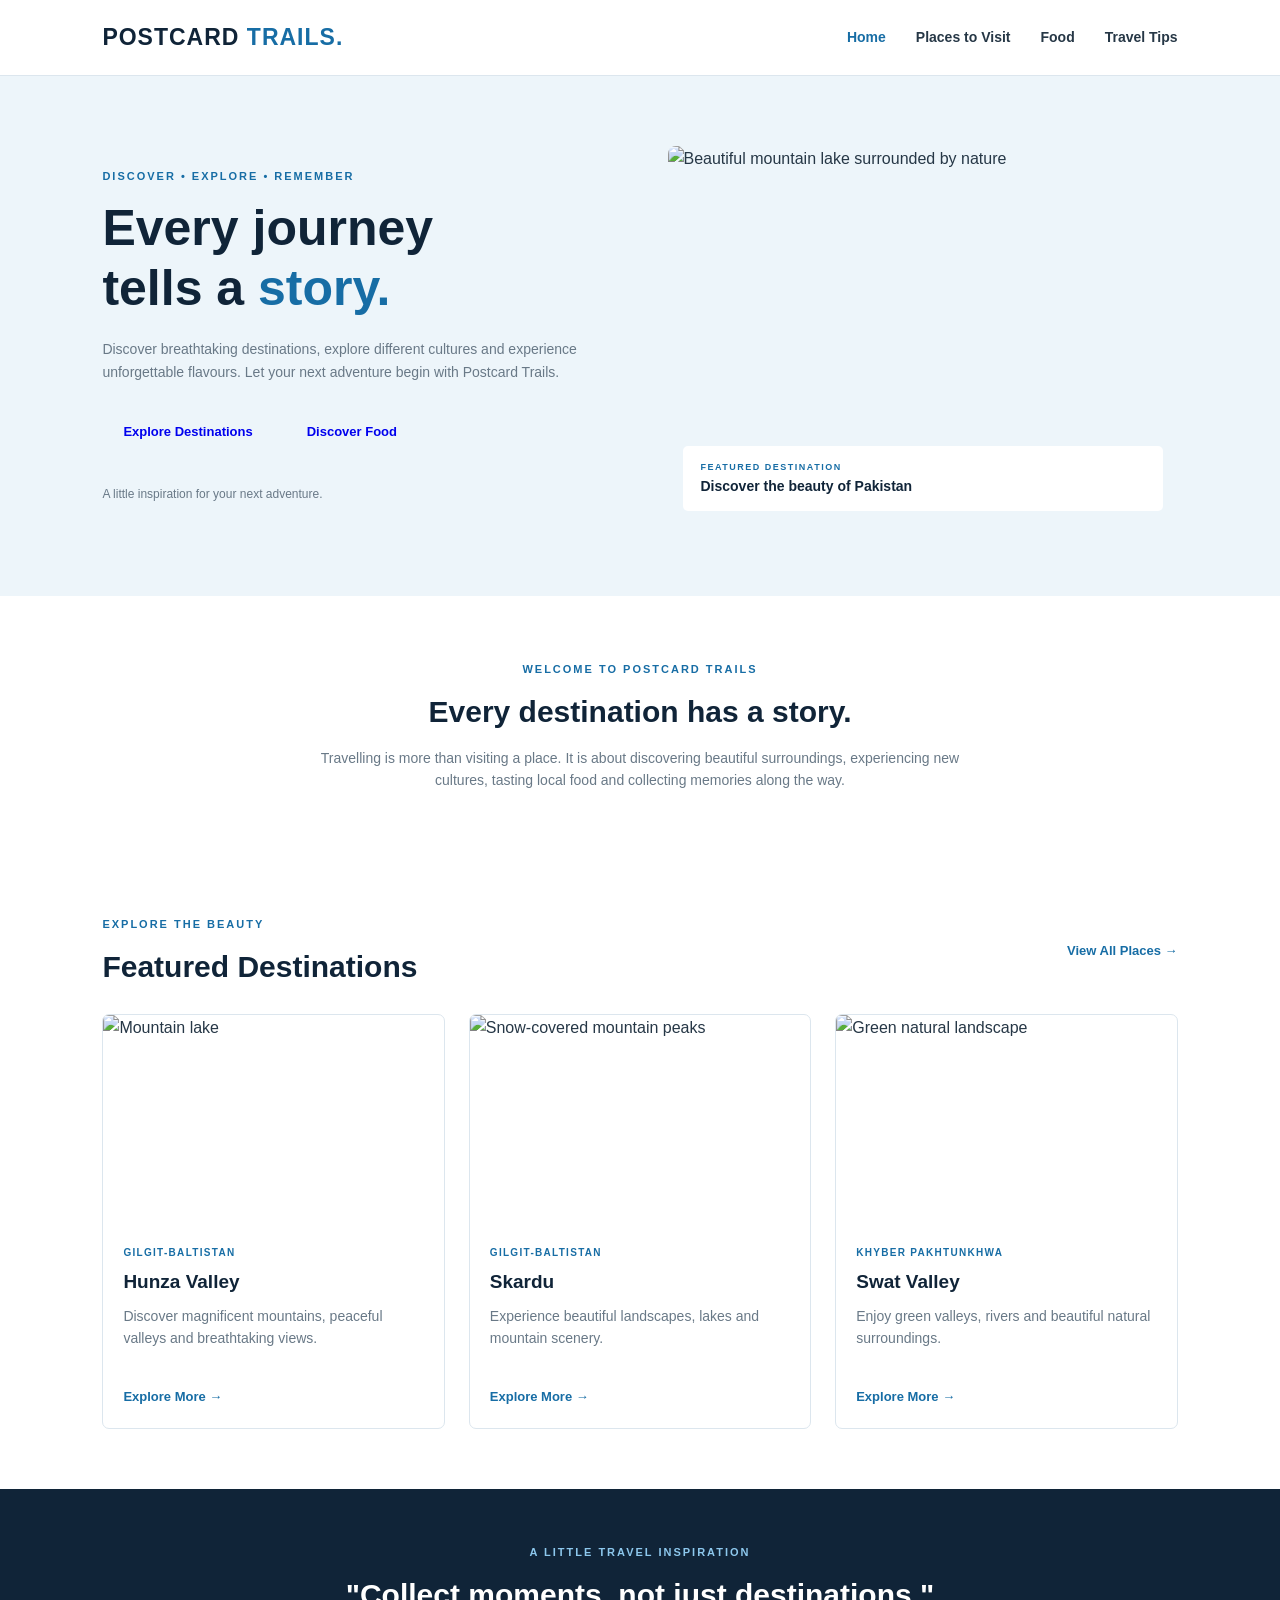
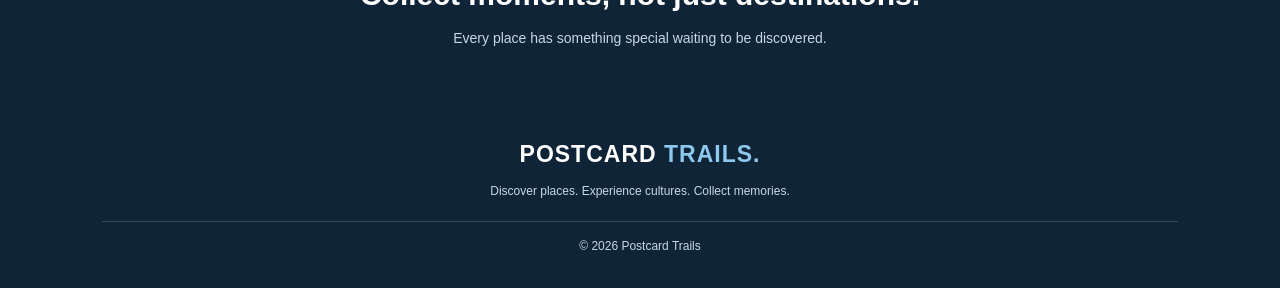
==== commit 629f31f7: "created organized look for home page" ====
--- a/index.html
+++ b/index.html
@@ -1,28 +1,19 @@
 
 <!DOCTYPE html>
 <html lang="en">
-
 <head>
     <meta charset="UTF-8">
     <meta name="viewport" content="width=device-width, initial-scale=1.0">
-
     <title>Postcard Trails | Home</title>
-
     <link rel="stylesheet" href="style.css">
 </head>
 
 <body>
 
-    <!-- Navigation Bar -->
-
     <header class="header">
-
-        <a href="index.html" class="logo">
-            POSTCARD <span>TRAILS</span>
-        </a>
-
-        <button class="menu-button" id="menuButton"
-                aria-label="Toggle navigation" aria-expanded="false">
+        <a href="index.html" class="logo">POSTCARD <span>TRAILS.</span></a>
+
+        <button class="menu-button" id="menuButton" aria-label="Open menu">
             ☰
         </button>
 
@@ -32,21 +23,18 @@
             <a href="guide.html#food">Food</a>
             <a href="guide.html#tips">Travel Tips</a>
         </nav>
-
     </header>
 
 
     <main>
 
-        <!-- Hero Section -->
-
-        <section class="hero">
+        <!-- HOME BANNER -->
+
+        <section class="hero" id="home">
 
             <div class="hero-content">
 
-                <p class="eyebrow">
-                    DISCOVER • EXPLORE • REMEMBER
-                </p>
+                <p class="eyebrow">DISCOVER • EXPLORE • REMEMBER</p>
 
                 <h1>
                     Every journey<br>
@@ -61,15 +49,13 @@
                 </p>
 
                 <div class="hero-buttons">
-
-                    <a href="places.html" class="button button-primary">
-                        Explore Destinations →
+                    <a href="places.html" class="button primary-button">
+                        Explore Destinations
                     </a>
 
-                    <a href="guide.html#food" class="button button-outline">
+                    <a href="guide.html#food" class="button outline-button">
                         Discover Food
                     </a>
-
                 </div>
 
                 <p class="hero-note">
@@ -78,7 +64,6 @@
 
             </div>
 
-
             <div class="hero-image">
 
                 <img
@@ -86,7 +71,7 @@
                     alt="Beautiful mountain lake surrounded by nature">
 
                 <div class="image-caption">
-                    <span>YOUR NEXT ADVENTURE</span>
+                    <span>FEATURED DESTINATION</span>
                     <strong>Discover the beauty of Pakistan</strong>
                 </div>
 
@@ -95,7 +80,7 @@
         </section>
 
 
-        <!-- Introduction -->
+        <!-- INTRODUCTION -->
 
         <section class="introduction">
 
@@ -104,21 +89,20 @@
             <h2>Every destination has a story.</h2>
 
             <p>
-                Travelling is more than visiting a place.
-                It is about discovering beautiful surroundings,
-                experiencing new cultures, tasting local food
-                and collecting memories along the way.
+                Travelling is more than visiting a place. It is about
+                discovering beautiful surroundings, experiencing
+                new cultures, tasting local food and collecting
+                memories along the way.
             </p>
 
         </section>
 
 
-        <!-- Featured Destinations -->
+        <!-- FEATURED PLACES -->
 
         <section class="section">
 
             <div class="section-heading">
-
                 <div>
                     <p class="eyebrow">EXPLORE THE BEAUTY</p>
                     <h2>Featured Destinations</h2>
@@ -127,20 +111,16 @@
                 <a href="places.html" class="text-link">
                     View All Places →
                 </a>
-
             </div>
 
 
             <div class="destination-grid">
-
-
-                <!-- Destination One -->
 
                 <article class="destination-card">
 
                     <img
                         src="https://images.unsplash.com/photo-1470770841072-f978cf4d019e?w=800"
-                        alt="Beautiful mountain lake">
+                        alt="Mountain lake">
 
                     <div class="card-content">
 
@@ -162,13 +142,11 @@
                 </article>
 
 
-                <!-- Destination Two -->
-
                 <article class="destination-card">
 
                     <img
                         src="https://images.unsplash.com/photo-1464822759023-fed622ff2c3b?w=800"
-                        alt="Snow covered mountain peaks">
+                        alt="Snow-covered mountain peaks">
 
                     <div class="card-content">
 
@@ -190,8 +168,6 @@
                 </article>
 
 
-                <!-- Destination Three -->
-
                 <article class="destination-card">
 
                     <img
@@ -217,21 +193,18 @@
 
                 </article>
 
-
-            </div>
-
-        </section>
-
-
-        <!-- Travel Inspiration -->
+            </div>
+
+        </section>
+
+
+        <!-- TRAVEL INSPIRATION -->
 
         <section class="quote-section">
 
             <p class="eyebrow">A LITTLE TRAVEL INSPIRATION</p>
 
-            <h2>
-                "Collect moments, not just destinations."
-            </h2>
+            <h2>"Collect moments, not just destinations."</h2>
 
             <p>
                 Every place has something special waiting to be discovered.
@@ -242,17 +215,13 @@
     </main>
 
 
-    <!-- Footer -->
-
     <footer class="footer">
 
         <a href="index.html" class="logo">
-            POSTCARD <span>TRAILS</span>
+            POSTCARD <span>TRAILS.</span>
         </a>
 
-        <p>
-            Discover places. Experience cultures. Collect memories.
-        </p>
+        <p>Discover places. Experience cultures. Collect memories.</p>
 
         <p class="copyright">
             © <span class="current-year"></span> Postcard Trails
@@ -261,7 +230,7 @@
     </footer>
 
 
-    <!-- JavaScript -->
+    <!-- JAVASCRIPT -->
 
     <script>
 
@@ -270,37 +239,36 @@
         const menuButton = document.getElementById("menuButton");
         const navigation = document.getElementById("navigation");
 
-        if (menuButton && navigation) {
-
-            menuButton.addEventListener("click", function() {
-
-                navigation.classList.toggle("show");
-
-                const isOpen = navigation.classList.contains("show");
-
-                menuButton.innerHTML = isOpen ? "✕" : "☰";
-
-                menuButton.setAttribute("aria-expanded", isOpen);
+        menuButton.addEventListener("click", function() {
+
+            navigation.classList.toggle("show");
+
+            let menuOpen = navigation.classList.contains("show");
+
+            menuButton.innerHTML = menuOpen ? "✕" : "☰";
+
+            menuButton.setAttribute("aria-expanded", menuOpen);
+
+        });
+
+
+        // Close menu after clicking a link
+
+        const links = navigation.querySelectorAll("a");
+
+        links.forEach(function(link) {
+
+            link.addEventListener("click", function() {
+
+                navigation.classList.remove("show");
+
+                menuButton.innerHTML = "☰";
+
+                menuButton.setAttribute("aria-expanded", "false");
 
             });
 
-            const navLinks = navigation.querySelectorAll("a");
-
-            navLinks.forEach(function(link) {
-
-                link.addEventListener("click", function() {
-
-                    navigation.classList.remove("show");
-
-                    menuButton.innerHTML = "☰";
-
-                    menuButton.setAttribute("aria-expanded", "false");
-
-                });
-
-            });
-
-        }
+        });
 
 
         // Automatic Copyright Year
@@ -310,782 +278,5 @@
 
     </script>
 
-<!DOCTYPE html>
-<html lang="en">
-
-<head>
-    <meta charset="UTF-8">
-    <meta name="viewport" content="width=device-width, initial-scale=1.0">
-
-    <title>Places to Visit | Postcard Trails</title>
-
-    <link rel="stylesheet" href="style.css">
-</head>
-
-<body>
-
-    <!-- Navigation Bar -->
-
-    <header class="header">
-
-        <a href="index.html" class="logo">
-            POSTCARD <span>TRAILS</span>
-        </a>
-
-        <button class="menu-button" id="menuButton"
-                aria-label="Toggle navigation" aria-expanded="false">
-            ☰
-        </button>
-
-        <nav class="navigation" id="navigation">
-            <a href="index.html">Home</a>
-            <a href="places.html" class="active">Places to Visit</a>
-            <a href="guide.html#food">Food</a>
-            <a href="guide.html#tips">Travel Tips</a>
-        </nav>
-
-    </header>
-
-
-    <main>
-
-        <!-- Page Introduction -->
-
-        <section class="page-banner">
-
-            <p class="eyebrow">EXPLORE PAKISTAN</p>
-
-            <h1>Places worth <span>discovering.</span></h1>
-
-            <p>
-                From peaceful valleys to magnificent mountains,
-                explore destinations filled with natural beauty
-                and unforgettable experiences.
-            </p>
-
-        </section>
-
-
-        <!-- Destination Cards -->
-
-        <section class="section">
-
-            <div class="section-heading">
-
-                <div>
-                    <p class="eyebrow">EXPLORE NEW PLACES</p>
-                    <h2>Popular Destinations</h2>
-                </div>
-
-            </div>
-
-
-            <div class="destination-grid">
-
-
-                <!-- Naran and Kaghan -->
-
-                <article class="destination-card">
-
-                    <img
-                        src="https://images.unsplash.com/photo-1500534623283-312aade485b7?w=800"
-                        alt="Mountain landscape">
-
-                    <div class="card-content">
-
-                        <p class="card-label">KHYBER PAKHTUNKHWA</p>
-
-                        <h3>Naran and Kaghan</h3>
-
-                        <p>
-                            Known for scenic mountain views,
-                            beautiful lakes and peaceful valleys.
-                        </p>
-
-                    </div>
-
-                </article>
-
-
-                <!-- Swat -->
-
-                <article class="destination-card">
-
-                    <img
-                        src="https://images.unsplash.com/photo-1472396961693-142e6e269027?w=800"
-                        alt="Green valley landscape">
-
-                    <div class="card-content">
-
-                        <p class="card-label">KHYBER PAKHTUNKHWA</p>
-
-                        <h3>Swat Valley</h3>
-
-                        <p>
-                            A beautiful region featuring green
-                            surroundings, rivers and natural scenery.
-                        </p>
-
-                    </div>
-
-                </article>
-
-
-                <!-- Hunza -->
-
-                <article class="destination-card">
-
-                    <img
-                        src="https://images.unsplash.com/photo-1464822759023-fed622ff2c3b?w=800"
-                        alt="Mountain peaks">
-
-                    <div class="card-content">
-
-                        <p class="card-label">GILGIT-BALTISTAN</p>
-
-                        <h3>Hunza Valley</h3>
-
-                        <p>
-                            Discover spectacular mountains
-                            and beautiful landscapes.
-                        </p>
-
-                    </div>
-
-                </article>
-
-
-                <!-- Skardu -->
-
-                <article class="destination-card">
-
-                    <img
-                        src="https://images.unsplash.com/photo-1501785888041-af3ef285b470?w=800"
-                        alt="Lake surrounded by mountains">
-
-                    <div class="card-content">
-
-                        <p class="card-label">GILGIT-BALTISTAN</p>
-
-                        <h3>Skardu</h3>
-
-                        <p>
-                            A memorable destination featuring
-                            lakes and impressive mountain scenery.
-                        </p>
-
-                    </div>
-
-                </article>
-
-
-            </div>
-
-        </section>
-
-
-        <!-- Destination Table -->
-
-        <section class="table-section" id="destination-table">
-
-            <p class="eyebrow">PLAN YOUR JOURNEY</p>
-
-            <h2>Destination Guide</h2>
-
-            <p class="table-description">
-                A quick overview of some popular travel destinations.
-            </p>
-
-            <div class="table-container">
-
-                <table>
-
-                    <tr>
-                        <th>Destination</th>
-                        <th>Region</th>
-                        <th>Known For</th>
-                        <th>Best Experience</th>
-                    </tr>
-
-                    <tr>
-                        <td>Naran and Kaghan</td>
-                        <td>Khyber Pakhtunkhwa</td>
-                        <td>Lakes and mountains</td>
-                        <td>Nature exploration</td>
-                    </tr>
-
-                    <tr>
-                        <td>Swat Valley</td>
-                        <td>Khyber Pakhtunkhwa</td>
-                        <td>Green valleys</td>
-                        <td>Scenic sightseeing</td>
-                    </tr>
-
-                    <tr>
-                        <td>Hunza Valley</td>
-                        <td>Gilgit-Baltistan</td>
-                        <td>Mountain scenery</td>
-                        <td>Photography</td>
-                    </tr>
-
-                    <tr>
-                        <td>Skardu</td>
-                        <td>Gilgit-Baltistan</td>
-                        <td>Lakes and landscapes</td>
-                        <td>Outdoor exploration</td>
-                    </tr>
-
-                </table>
-
-            </div>
-
-        </section>
-
-
-        <!-- Closing Section -->
-
-        <section class="page-closing">
-
-            <h2>Your next postcard is waiting.</h2>
-
-            <p>
-                Explore more experiences and discover local flavours.
-            </p>
-
-            <a href="guide.html#food" class="button button-primary">
-                Explore Food →
-            </a>
-
-        </section>
-
-    </main>
-
-
-    <!-- Footer -->
-
-    <footer class="footer">
-
-        <a href="index.html" class="logo">
-            POSTCARD <span>TRAILS</span>
-        </a>
-
-        <p>
-            Discover places. Experience cultures. Collect memories.
-        </p>
-
-        <p class="copyright">
-            © <span class="current-year"></span> Postcard Trails
-        </p>
-
-    </footer>
-
-
-    <!-- JavaScript -->
-
-    <script>
-
-        // Navigation Menu
-
-        const menuButton = document.getElementById("menuButton");
-        const navigation = document.getElementById("navigation");
-
-        if (menuButton && navigation) {
-
-            menuButton.addEventListener("click", function() {
-
-                navigation.classList.toggle("show");
-
-                const isOpen = navigation.classList.contains("show");
-
-                menuButton.innerHTML = isOpen ? "✕" : "☰";
-
-                menuButton.setAttribute("aria-expanded", isOpen);
-
-            });
-
-            const navLinks = navigation.querySelectorAll("a");
-
-            navLinks.forEach(function(link) {
-
-                link.addEventListener("click", function() {
-
-                    navigation.classList.remove("show");
-
-                    menuButton.innerHTML = "☰";
-
-                    menuButton.setAttribute("aria-expanded", "false");
-
-                });
-
-            });
-
-        }
-
-
-        // Automatic Copyright Year
-
-        document.querySelector(".current-year").textContent =
-            new Date().getFullYear();
-
-    </script>
-
-<!DOCTYPE html>
-<html lang="en">
-
-<head>
-    <meta charset="UTF-8">
-    <meta name="viewport" content="width=device-width, initial-scale=1.0">
-
-    <title>Food and Travel Tips | Postcard Trails</title>
-
-    <link rel="stylesheet" href="style.css">
-</head>
-
-<body>
-
-    <!-- Navigation Bar -->
-
-    <header class="header">
-
-        <a href="index.html" class="logo">
-            POSTCARD <span>TRAILS</span>
-        </a>
-
-        <button class="menu-button" id="menuButton"
-                aria-label="Toggle navigation" aria-expanded="false">
-            ☰
-        </button>
-
-        <nav class="navigation" id="navigation">
-            <a href="index.html">Home</a>
-            <a href="places.html">Places to Visit</a>
-            <a href="#food" class="active">Food</a>
-            <a href="#tips">Travel Tips</a>
-        </nav>
-
-    </header>
-
-
-    <main>
-
-        <!-- Page Introduction -->
-
-        <section class="page-banner">
-
-            <p class="eyebrow">EXPERIENCE MORE</p>
-
-            <h1>Discover the flavours of <span>travel.</span></h1>
-
-            <p>
-                Explore traditional Pakistani food and learn
-                useful tips to make your next journey enjoyable.
-            </p>
-
-        </section>
-
-
-        <!-- FOOD SECTION -->
-
-        <section class="section" id="food">
-
-            <div class="section-heading">
-
-                <div>
-                    <p class="eyebrow">TASTE THE JOURNEY</p>
-                    <h2>Traditional Food Experiences</h2>
-                </div>
-
-            </div>
-
-
-            <div class="food-grid">
-
-
-                <article class="food-card">
-
-                    <div class="food-symbol">🍢</div>
-
-                    <div>
-                        <h3>Chapli Kebab</h3>
-
-                        <p>
-                            A famous Pashtun speciality known
-                            for its rich spices and flavour.
-                        </p>
-                    </div>
-
-                </article>
-
-
-                <article class="food-card">
-
-                    <div class="food-symbol">🍗</div>
-
-                    <div>
-                        <h3>Sajji</h3>
-
-                        <p>
-                            A traditional regional dish
-                            prepared using distinctive cooking methods.
-                        </p>
-                    </div>
-
-                </article>
-
-
-                <article class="food-card">
-
-                    <div class="food-symbol">🍚</div>
-
-                    <div>
-                        <h3>Traditional Rice Dishes</h3>
-
-                        <p>
-                            Enjoy regional rice dishes and
-                            discover local cooking traditions.
-                        </p>
-                    </div>
-
-                </article>
-
-
-                <article class="food-card">
-
-                    <div class="food-symbol">☕</div>
-
-                    <div>
-                        <h3>Kashmiri Chai</h3>
-
-                        <p>
-                            A traditional pink tea enjoyed
-                            for its distinctive colour and taste.
-                        </p>
-                    </div>
-
-                </article>
-
-
-            </div>
-
-
-            <!-- Food Table -->
-
-            <div class="food-table-section">
-
-                <p class="eyebrow">EXPLORE LOCAL FLAVOURS</p>
-
-                <h2>Food Guide</h2>
-
-                <div class="table-container">
-
-                    <table>
-
-                        <tr>
-                            <th>Food</th>
-                            <th>Associated Region</th>
-                            <th>Category</th>
-                        </tr>
-
-                        <tr>
-                            <td>Chapli Kebab</td>
-                            <td>Khyber Pakhtunkhwa</td>
-                            <td>Main Dish</td>
-                        </tr>
-
-                        <tr>
-                            <td>Sajji</td>
-                            <td>Balochistan</td>
-                            <td>Main Dish</td>
-                        </tr>
-
-                        <tr>
-                            <td>Kashmiri Chai</td>
-                            <td>Kashmir</td>
-                            <td>Beverage</td>
-                        </tr>
-
-                        <tr>
-                            <td>Traditional Rice Dishes</td>
-                            <td>Different regions</td>
-                            <td>Main Dish</td>
-                        </tr>
-
-                    </table>
-
-                </div>
-
-            </div>
-
-        </section>
-
-
-        <!-- TRAVEL TIPS SECTION -->
-
-        <section class="tips-section" id="tips">
-
-            <div class="section-heading">
-
-                <div>
-                    <p class="eyebrow">TRAVEL SMARTER</p>
-                    <h2>Useful Travel Tips</h2>
-                </div>
-
-            </div>
-
-
-            <div class="tips-grid">
-
-
-                <article class="tip-card">
-                    <div class="tip-symbol">🎒</div>
-
-                    <h3>Pack Smartly</h3>
-
-                    <p>
-                        Carry necessary clothes, comfortable shoes
-                        and essential belongings.
-                    </p>
-                </article>
-
-
-                <article class="tip-card">
-                    <div class="tip-symbol">📍</div>
-
-                    <h3>Plan Your Route</h3>
-
-                    <p>
-                        Research your destination and check
-                        your route before travelling.
-                    </p>
-                </article>
-
-
-                <article class="tip-card">
-                    <div class="tip-symbol">🌤️</div>
-
-                    <h3>Check the Weather</h3>
-
-                    <p>
-                        Check the weather forecast and pack
-                        suitable clothing.
-                    </p>
-                </article>
-
-
-                <article class="tip-card">
-                    <div class="tip-symbol">💧</div>
-
-                    <h3>Stay Hydrated</h3>
-
-                    <p>
-                        Carry drinking water and take breaks
-                        during long journeys.
-                    </p>
-                </article>
-
-
-                <article class="tip-card">
-                    <div class="tip-symbol">📷</div>
-
-                    <h3>Capture Memories</h3>
-
-                    <p>
-                        Photograph beautiful places and
-                        preserve your travel experiences.
-                    </p>
-                </article>
-
-
-                <article class="tip-card">
-                    <div class="tip-symbol">🌿</div>
-
-                    <h3>Respect Nature</h3>
-
-                    <p>
-                        Keep destinations clean and respect
-                        the environment and local culture.
-                    </p>
-                </article>
-
-
-            </div>
-
-        </section>
-
-
-        <!-- TRAVEL CHECKLIST -->
-
-        <section class="checklist-section">
-
-            <div class="checklist-content">
-
-                <p class="eyebrow">BEFORE YOU LEAVE</p>
-
-                <h2>Your Travel Checklist</h2>
-
-                <p>
-                    Tick the items as you prepare for your next adventure.
-                </p>
-
-
-                <div class="checklist">
-
-                    <label>
-                        <input type="checkbox" class="travel-check">
-                        Identity documents
-                    </label>
-
-                    <label>
-                        <input type="checkbox" class="travel-check">
-                        Clothes and comfortable shoes
-                    </label>
-
-                    <label>
-                        <input type="checkbox" class="travel-check">
-                        Phone and charger
-                    </label>
-
-                    <label>
-                        <input type="checkbox" class="travel-check">
-                        Medicines and first-aid essentials
-                    </label>
-
-                    <label>
-                        <input type="checkbox" class="travel-check">
-                        Drinking water
-                    </label>
-
-                    <label>
-                        <input type="checkbox" class="travel-check">
-                        Camera
-                    </label>
-
-                </div>
-
-
-                <p id="checklistProgress" class="progress-message">
-                    0 of 6 items completed.
-                </p>
-
-            </div>
-
-        </section>
-
-    </main>
-
-
-    <!-- Footer -->
-
-    <footer class="footer">
-
-        <a href="index.html" class="logo">
-            POSTCARD <span>TRAILS</span>
-        </a>
-
-        <p>
-            Discover places. Experience cultures. Collect memories.
-        </p>
-
-        <p class="copyright">
-            © <span class="current-year"></span> Postcard Trails
-        </p>
-
-    </footer>
-
-
-    <!-- JavaScript -->
-
-    <script>
-
-        // Navigation Menu
-
-        const menuButton = document.getElementById("menuButton");
-        const navigation = document.getElementById("navigation");
-
-        if (menuButton && navigation) {
-
-            menuButton.addEventListener("click", function() {
-
-                navigation.classList.toggle("show");
-
-                const isOpen = navigation.classList.contains("show");
-
-                menuButton.innerHTML = isOpen ? "✕" : "☰";
-
-                menuButton.setAttribute("aria-expanded", isOpen);
-
-            });
-
-            const navLinks = navigation.querySelectorAll("a");
-
-            navLinks.forEach(function(link) {
-
-                link.addEventListener("click", function() {
-
-                    navigation.classList.remove("show");
-
-                    menuButton.innerHTML = "☰";
-
-                    menuButton.setAttribute("aria-expanded", "false");
-
-                });
-
-            });
-
-        }
-
-
-        // Automatic Copyright Year
-
-        document.querySelector(".current-year").textContent =
-            new Date().getFullYear();
-
-
-        // Travel Checklist
-
-        const checkboxes = document.querySelectorAll(".travel-check");
-
-        const progress = document.getElementById("checklistProgress");
-
-        function updateProgress() {
-
-            let completed = 0;
-
-            checkboxes.forEach(function(checkbox) {
-
-                if (checkbox.checked) {
-                    completed++;
-                }
-
-            });
-
-            progress.textContent =
-                completed + " out of " + checkboxes.length +
-                " items completed.";
-
-        }
-
-
-        // Update Checklist When Checkbox Is Clicked
-
-        checkboxes.forEach(function(checkbox) {
-
-            checkbox.addEventListener("change", updateProgress);
-
-        });
-
-
-        // Initial Checklist Progress
-
-        updateProgress();
-
-    </script>
-
 </body>
 </html>
-
-</body>
-</html>
-
-</body>
-</html>
--- a/style.css
+++ b/style.css
@@ -1,9 +1,8 @@
-<!--Hanniya Rehan 26i-3185 D -->
 
 /* POSTCARD TRAILS */
-/* Shared CSS for all three pages */
-
-/* 1. General Settings */
+/* Shared Styling for All Three Pages */
+
+/* GENERAL SETTINGS */
 
 * {
     margin: 0;
@@ -43,12 +42,8 @@
     text-decoration: none;
 }
 
-button,
-input {
-    font-family: inherit;
-}
-
-/* 2. Navigation */
+
+/* HEADER AND NAVIGATION */
 
 .header {
     width: 100%;
@@ -102,7 +97,8 @@
     cursor: pointer;
 }
 
-/* 3. Common Typography */
+
+/* COMMON TYPOGRAPHY */
 
 .eyebrow {
     color: var(--blue);
@@ -138,7 +134,8 @@
     color: var(--grey);
 }
 
-/* 4. Buttons */
+
+/* BUTTONS */
 
 .button {
     display: inline-block;
@@ -171,7 +168,8 @@
     color: var(--white);
 }
 
-/* 5. Homepage Hero */
+
+/* HOMEPAGE HERO SECTION */
 
 .hero {
     padding: 70px 8%;
@@ -206,15 +204,6 @@
     margin-top: 30px;
     font-size: 12px;
     color: var(--grey);
-}
-
-.note-line {
-    display: inline-block;
-    width: 30px;
-    height: 2px;
-    background: var(--blue);
-    vertical-align: middle;
-    margin-right: 8px;
 }
 
 .hero-image {
@@ -250,7 +239,8 @@
     font-size: 14px;
 }
 
-/* 6. Introduction */
+
+/* INTRODUCTION */
 
 .introduction {
     text-align: center;
@@ -268,7 +258,8 @@
     margin: auto;
 }
 
-/* 7. Common Section Layout */
+
+/* COMMON SECTION LAYOUT */
 
 .section {
     padding: 60px 8%;
@@ -296,7 +287,8 @@
     color: var(--navy);
 }
 
-/* 8. Destination Cards */
+
+/* DESTINATION CARDS */
 
 .destination-grid {
     display: grid;
@@ -342,7 +334,8 @@
     margin-bottom: 13px;
 }
 
-/* 9. Quote Section */
+
+/* QUOTE SECTION */
 
 .quote-section {
     background: var(--navy);
@@ -363,7 +356,8 @@
     color: #8dc8ed;
 }
 
-/* 10. Page Banner */
+
+/* INNER PAGE BANNER */
 
 .page-banner {
     text-align: center;
@@ -384,15 +378,21 @@
     margin: auto;
 }
 
-/* 11. Tables */
+
+/* DESTINATION AND FOOD TABLES */
 
 .table-section {
     padding: 55px 8%;
     background: var(--light-blue);
 }
 
+.table-section h2,
+.food-table-section h2 {
+    margin-bottom: 18px;
+}
+
 .table-description {
-    margin: -12px 0 22px;
+    margin-bottom: 22px;
 }
 
 .table-container {
@@ -431,7 +431,8 @@
     background: #f1f6fa;
 }
 
-/* 12. Page Closing */
+
+/* CLOSING SECTION */
 
 .page-closing {
     padding: 55px 8%;
@@ -446,7 +447,8 @@
     margin-bottom: 22px;
 }
 
-/* 13. Food Section */
+
+/* FOOD SECTION */
 
 .food-grid {
     display: grid;
@@ -487,16 +489,12 @@
     margin-bottom: 23px;
 }
 
-/* 14. Travel Tips */
+
+/* TRAVEL TIPS */
 
 .tips-section {
     padding: 60px 8%;
     background: var(--light-blue);
-    scroll-margin-top: 90px;
-}
-
-#food,
-#destinations {
     scroll-margin-top: 90px;
 }
 
@@ -522,7 +520,12 @@
     margin-bottom: 8px;
 }
 
-/* 15. Travel Checklist */
+#food {
+    scroll-margin-top: 90px;
+}
+
+
+/* TRAVEL CHECKLIST */
 
 .checklist-section {
     padding: 60px 8%;
@@ -569,7 +572,8 @@
     font-weight: 700;
 }
 
-/* 16. Footer */
+
+/* FOOTER */
 
 .footer {
     background: var(--navy);
@@ -597,7 +601,8 @@
     margin-top: 20px;
 }
 
-/* 17. Responsive Design */
+
+/* TABLET RESPONSIVE DESIGN */
 
 @media (max-width: 850px) {
 
@@ -650,7 +655,11 @@
     .page-banner {
         padding: 55px 8%;
     }
-}
+
+}
+
+
+/* MOBILE RESPONSIVE DESIGN */
 
 @media (max-width: 550px) {
 
@@ -685,18 +694,5 @@
     .food-card {
         padding: 17px;
     }
-}
-
-
-  
-
-
-
-   
-   
-  
-
-  
-
-
-
+
+}
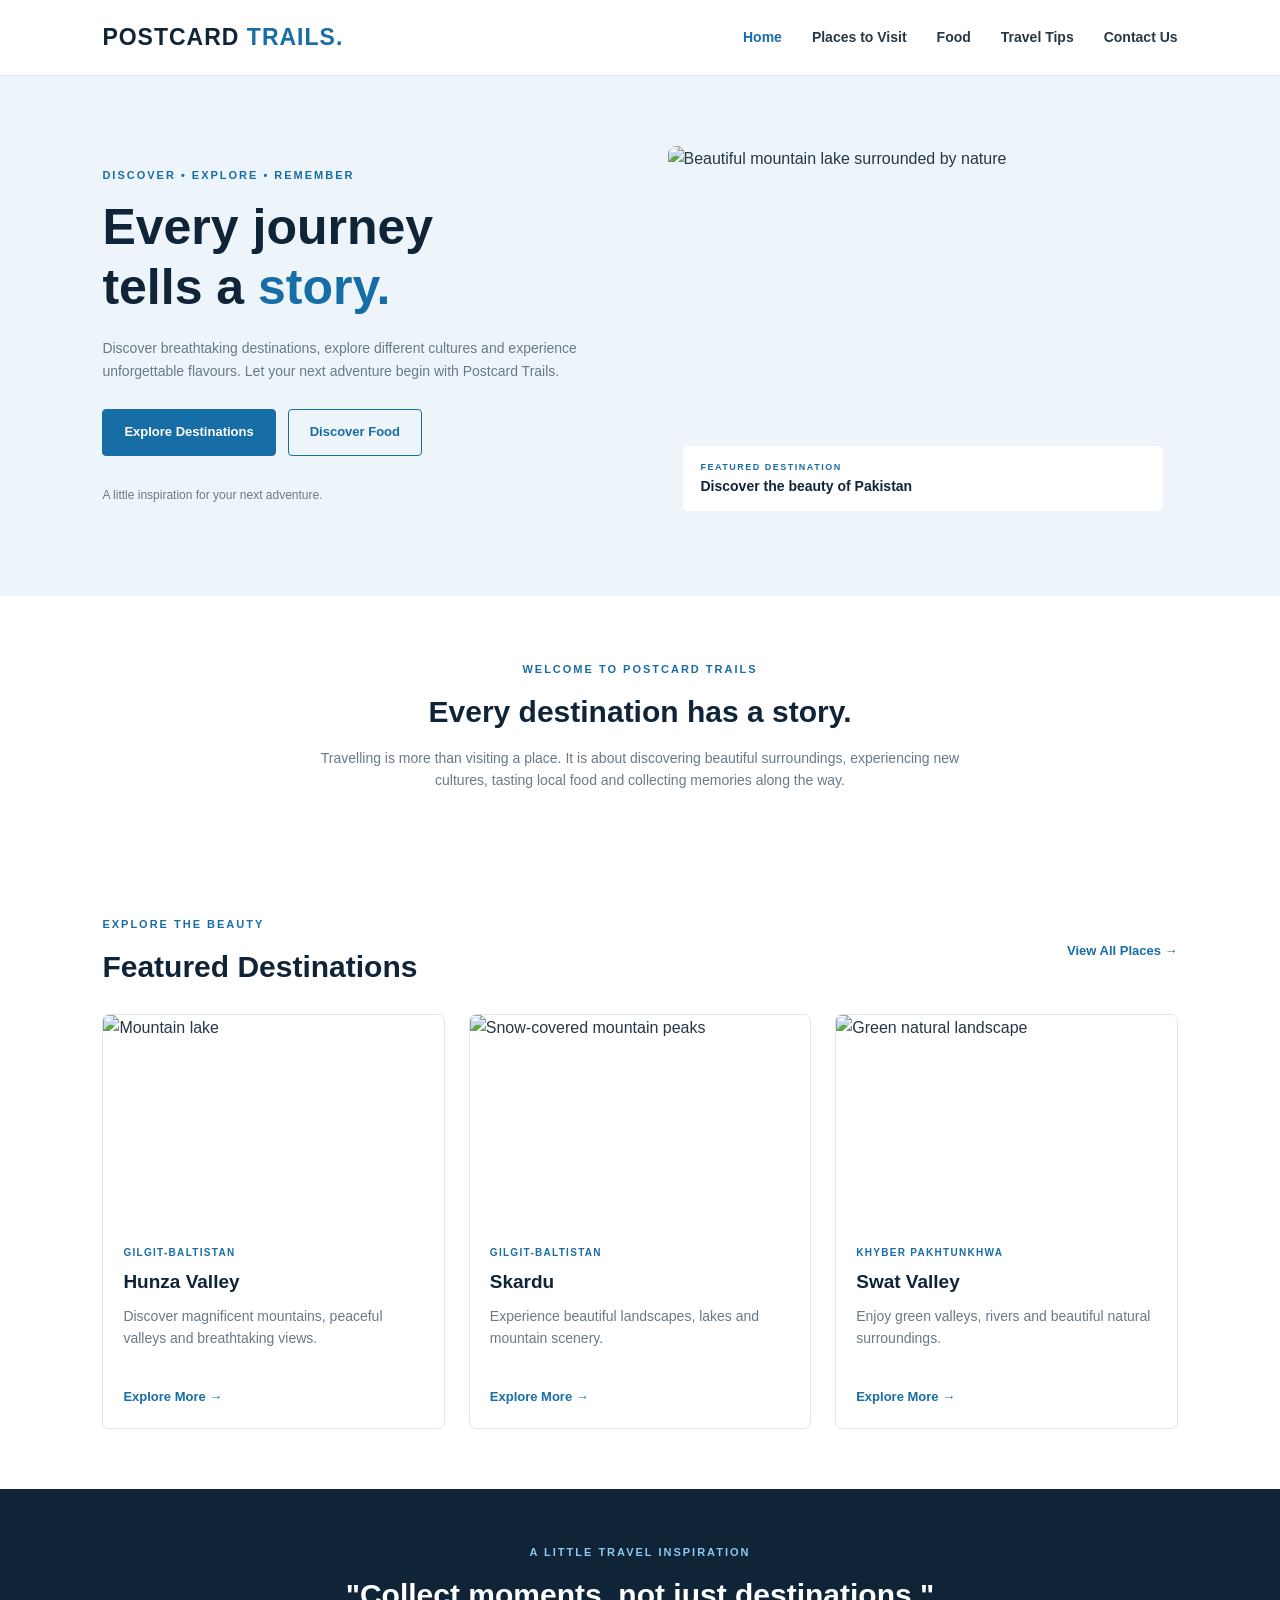
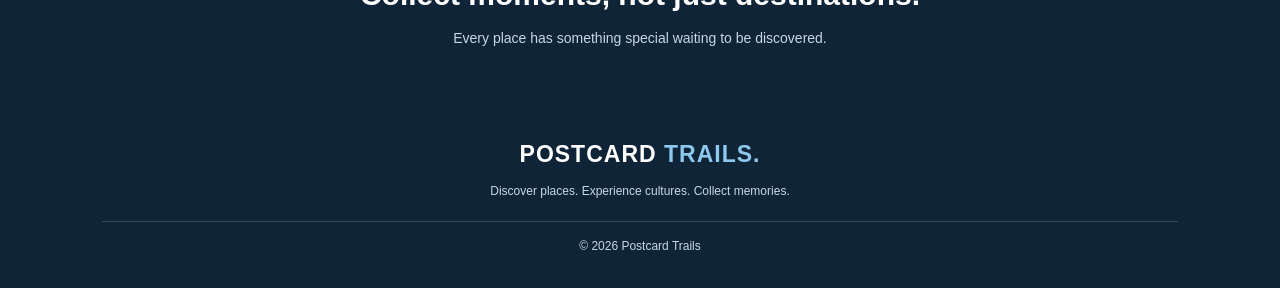
==== commit 1b49ce31: "added contact us page" ====
--- a/index.html
+++ b/index.html
@@ -18,11 +18,12 @@
         </button>
 
         <nav class="navigation" id="navigation">
-            <a href="index.html" class="active">Home</a>
-            <a href="places.html">Places to Visit</a>
-            <a href="guide.html#food">Food</a>
-            <a href="guide.html#tips">Travel Tips</a>
-        </nav>
+    <a href="index.html" class="active">Home</a>
+    <a href="places.html">Places to Visit</a>
+    <a href="guide.html#food">Food</a>
+    <a href="guide.html#tips">Travel Tips</a>
+    <a href="contact.html">Contact Us</a>
+</nav>
     </header>
 
 
--- a/style.css
+++ b/style.css
@@ -1,8 +1,9 @@
 
 /* POSTCARD TRAILS */
-/* Shared Styling for All Three Pages */
-
-/* GENERAL SETTINGS */
+/* SHARED CSS FOR ALL THREE WEBPAGES */
+
+
+/* 1. GENERAL SETTINGS */
 
 * {
     margin: 0;
@@ -43,7 +44,7 @@
 }
 
 
-/* HEADER AND NAVIGATION */
+/* 2. HEADER AND NAVIGATION */
 
 .header {
     width: 100%;
@@ -98,7 +99,7 @@
 }
 
 
-/* COMMON TYPOGRAPHY */
+/* 3. COMMON TYPOGRAPHY */
 
 .eyebrow {
     color: var(--blue);
@@ -135,7 +136,7 @@
 }
 
 
-/* BUTTONS */
+/* 4. BUTTONS */
 
 .button {
     display: inline-block;
@@ -146,30 +147,30 @@
     transition: 0.3s;
 }
 
-.button-primary {
+.primary-button {
     background: var(--blue);
     color: var(--white);
     border: 1px solid var(--blue);
 }
 
-.button-primary:hover {
+.primary-button:hover {
     background: var(--navy);
     border-color: var(--navy);
 }
 
-.button-outline {
+.outline-button {
     background: transparent;
     border: 1px solid var(--blue);
     color: var(--blue);
 }
 
-.button-outline:hover {
+.outline-button:hover {
     background: var(--blue);
     color: var(--white);
 }
 
 
-/* HOMEPAGE HERO SECTION */
+/* 5. HOMEPAGE HERO SECTION */
 
 .hero {
     padding: 70px 8%;
@@ -240,7 +241,7 @@
 }
 
 
-/* INTRODUCTION */
+/* 6. INTRODUCTION */
 
 .introduction {
     text-align: center;
@@ -259,7 +260,7 @@
 }
 
 
-/* COMMON SECTION LAYOUT */
+/* 7. COMMON SECTION LAYOUT */
 
 .section {
     padding: 60px 8%;
@@ -288,7 +289,7 @@
 }
 
 
-/* DESTINATION CARDS */
+/* 8. DESTINATION CARDS */
 
 .destination-grid {
     display: grid;
@@ -335,7 +336,7 @@
 }
 
 
-/* QUOTE SECTION */
+/* 9. QUOTE SECTION */
 
 .quote-section {
     background: var(--navy);
@@ -357,7 +358,7 @@
 }
 
 
-/* INNER PAGE BANNER */
+/* 10. PAGE BANNER */
 
 .page-banner {
     text-align: center;
@@ -379,7 +380,7 @@
 }
 
 
-/* DESTINATION AND FOOD TABLES */
+/* 11. TABLES */
 
 .table-section {
     padding: 55px 8%;
@@ -432,7 +433,7 @@
 }
 
 
-/* CLOSING SECTION */
+/* 12. CLOSING SECTION */
 
 .page-closing {
     padding: 55px 8%;
@@ -448,7 +449,7 @@
 }
 
 
-/* FOOD SECTION */
+/* 13. FOOD SECTION */
 
 .food-grid {
     display: grid;
@@ -490,7 +491,7 @@
 }
 
 
-/* TRAVEL TIPS */
+/* 14. TRAVEL TIPS */
 
 .tips-section {
     padding: 60px 8%;
@@ -525,7 +526,7 @@
 }
 
 
-/* TRAVEL CHECKLIST */
+/* 15. TRAVEL CHECKLIST */
 
 .checklist-section {
     padding: 60px 8%;
@@ -573,7 +574,7 @@
 }
 
 
-/* FOOTER */
+/* 16. FOOTER */
 
 .footer {
     background: var(--navy);
@@ -602,7 +603,7 @@
 }
 
 
-/* TABLET RESPONSIVE DESIGN */
+/* 17. TABLET RESPONSIVE DESIGN */
 
 @media (max-width: 850px) {
 
@@ -659,7 +660,7 @@
 }
 
 
-/* MOBILE RESPONSIVE DESIGN */
+/* 18. MOBILE RESPONSIVE DESIGN */
 
 @media (max-width: 550px) {
 
